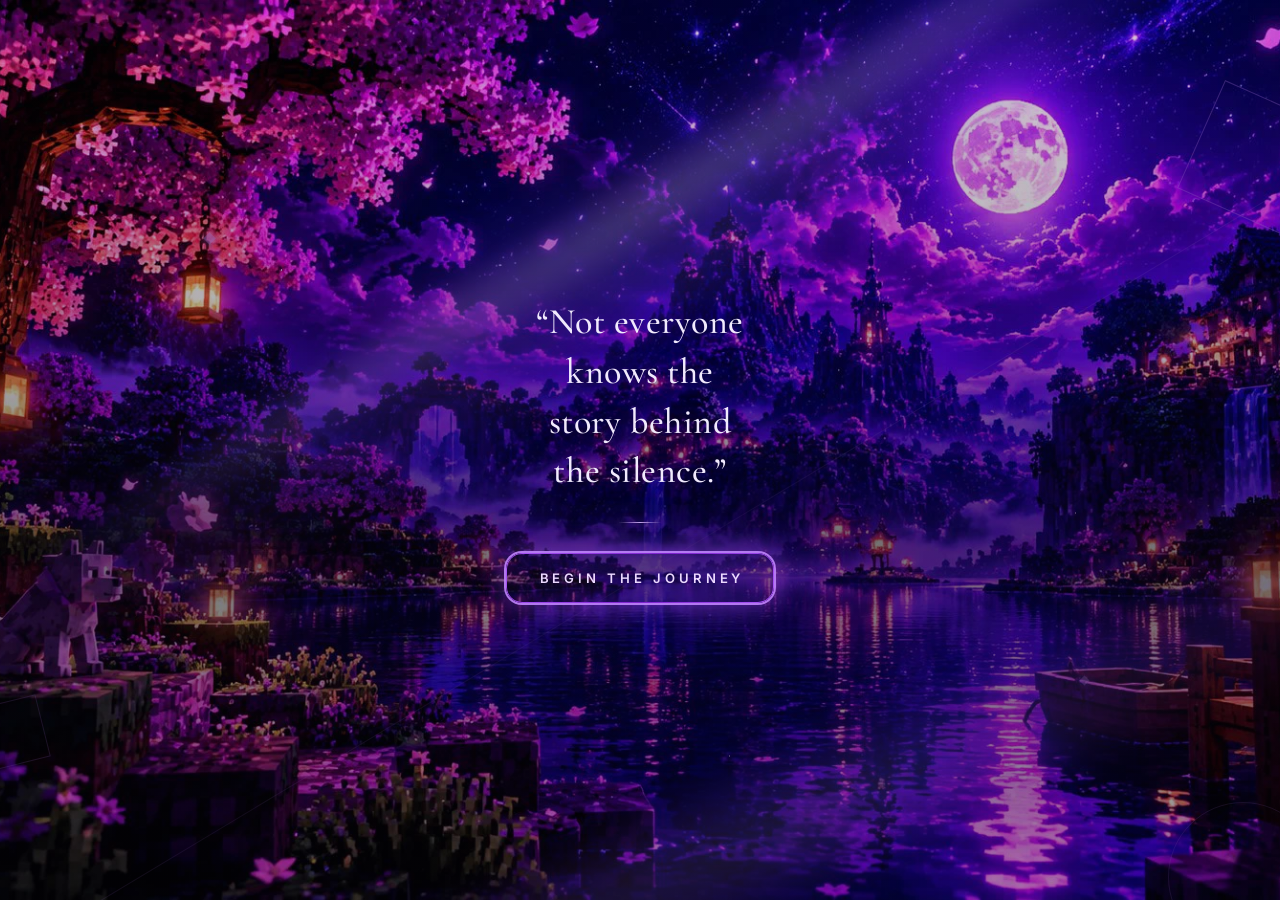
==== index.html @ 46510213 "Homepage social buttons: 4-column logo-only grid (screenshot-2 style)" ====
<!DOCTYPE html>
<html lang="en" data-theme="dark">
<head>
<meta charset="UTF-8">
<meta name="viewport" content="width=device-width, initial-scale=1.0">
<title>About Me</title>
<meta name="description" content="Life is short focus on what truly matters, grow daily, and leave a positive impact.">
<link rel="icon" href="./favicon.ico" sizes="any">
<link rel="icon" type="image/png" sizes="32x32" href="./favicon-32.png">
<link rel="icon" type="image/png" sizes="192x192" href="./icon-192.png">
<link rel="icon" type="image/png" sizes="512x512" href="./icon-512.png">
<link rel="apple-touch-icon" sizes="180x180" href="./apple-touch-icon.png">
<meta name="theme-color" content="#0a0a10">
<link rel="preconnect" href="https://cdn.jsdelivr.net" crossorigin>
<link rel="preconnect" href="https://mc-heads.net" crossorigin>
<link rel="preload" as="image" href="https://mc-heads.net/skin/alxxq" crossorigin="anonymous" fetchpriority="high">
<script>
/* Apply saved theme before first paint (default: dark) */
(function(){try{var t=localStorage.getItem('rafiprx-theme');document.documentElement.setAttribute('data-theme',t==='light'?'light':'dark');}catch(e){document.documentElement.setAttribute('data-theme','dark');}})();
</script>
<script>
/* Entry gate state before first paint: visitors who already entered in this
   tab session skip the Entry Page; everyone else sees it first. */
(function(){try{if(sessionStorage.getItem('rafiprx-entered')==='1'){document.documentElement.classList.add('entered');}else{document.documentElement.classList.add('gated');}}catch(e){document.documentElement.classList.add('gated');}})();
</script>
<link rel="preconnect" href="https://fonts.googleapis.com">
<link rel="preconnect" href="https://fonts.gstatic.com" crossorigin>
<link href="https://fonts.googleapis.com/css2?family=Cormorant+Garamond:ital,wght@0,500;0,600;1,500&family=Inter:wght@400;600;700;800&display=swap" rel="stylesheet">
<style>
  :root, :root[data-theme="dark"]{
    color-scheme:dark;
    --bg:#0a0a10;
    --bg2:#14101f;
    --ink:#f5f3fb;
    --muted:#a49ec0;
    --accent:#a855f7;
    --accent2:#c084fc;
    --glass:rgba(26,22,46,.34);
    --glass-brd:rgba(168,85,247,.32);
    --glass-hi:rgba(40,34,72,.50);
    --shadow:0 10px 30px rgba(0,0,0,.45);
    --glow1:rgba(147,51,234,.22);
    --glow2:rgba(147,51,234,.12);
    --cube-brd:rgba(168,85,247,.28);
    --cube-bg:linear-gradient(145deg,rgba(168,85,247,.16),rgba(168,85,247,.03));
    --focus:#d8b4fe;
    --bgwash:linear-gradient(180deg, rgba(7,4,16,.50), rgba(7,4,16,.64));
    /* border-only cards: glass fill removed (Sir's order 2026-10-25) */
    --glassbox:transparent;
    --glassbox-hi:transparent;
  }
  :root[data-theme="light"]{
    color-scheme:light;
    --bg:#faf6ee;
    --bg2:#f1e9da;
    --ink:#2c2140;
    --muted:#6f6484;
    --accent:#9333ea;
    --accent2:#a855f7;
    --glass:rgba(255,255,255,.45);
    --glass-brd:rgba(147,51,234,.30);
    --glass-hi:rgba(255,255,255,.62);
    --shadow:0 10px 26px rgba(76,50,120,.15);
    --glow1:rgba(147,51,234,.14);
    --glow2:rgba(147,51,234,.07);
    --cube-brd:rgba(147,51,234,.25);
    --cube-bg:linear-gradient(145deg,rgba(147,51,234,.12),rgba(147,51,234,.03));
    --focus:#7e22ce;
    /* light wash over the new bright scenes — light enough that the photos stay visible */
    --bgwash:linear-gradient(180deg, rgba(255,255,255,.28), rgba(255,255,255,.42));
    --glassbox:transparent;
    --glassbox-hi:transparent;
  }
  *{margin:0;padding:0;box-sizing:border-box}
  html{scroll-behavior:smooth}
  body{
    font-family:'Inter',system-ui,-apple-system,sans-serif;
    color:var(--ink);
    min-height:100vh;
    position:relative;
    overflow-x:hidden;
    background:
      radial-gradient(640px 420px at 88% -6%, var(--glow1), transparent 62%),
      radial-gradient(760px 540px at -12% 104%, var(--glow2), transparent 60%),
      linear-gradient(180deg, var(--bg2), var(--bg));
    transition:background .35s ease, color .35s ease;
  }

  /* ---------- scenic background (the owner's two artworks) ----------
     Phones — including phone desktop mode — get the portrait scene;
     large PC screens get the wide scene. cover-fit only: the artwork is
     never stretched or distorted. A theme wash above it keeps the glass
     UI readable in each theme. */
  body::before{
    content:"";position:fixed;top:0;left:0;right:0;height:100vh;height:100lvh;z-index:0;pointer-events:none;
    background:url('./bg-mobile.webp') center 30%/cover no-repeat;
  }
  body::after{
    content:"";position:fixed;top:0;left:0;right:0;height:100vh;height:100lvh;z-index:0;pointer-events:none;
    background:var(--bgwash);
  }
  @media (orientation:landscape) and (max-width:1099px){
    body::before{background-position:center 32%}
  }
  /* large screens get the wide scene: real PCs match pointer:fine; the
     aspect-ratio arm covers pointer-less environments. Phones in desktop
     mode report a <1100px viewport, so they keep the portrait scene. */
  @media (min-width:1100px) and (pointer:fine), (min-width:1100px) and (min-aspect-ratio:13/10){
    body::before{background-image:url('./bg-desktop.webp');background-position:center}
  }
  /* light theme uses the owner's new bright scenes; dark keeps the current scenes — never mixed */
  :root[data-theme="light"] body::before{background-image:url('./bg-light-mobile.webp')}
  @media (min-width:1100px) and (pointer:fine), (min-width:1100px) and (min-aspect-ratio:13/10){
    :root[data-theme="light"] body::before{background-image:url('./bg-light-desktop.webp')}
  }

  /* decorative glass cubes — light, mostly static */
  .bg{position:fixed;top:0;left:0;right:0;height:100vh;height:100lvh;overflow:hidden;z-index:0;pointer-events:none}
  .cube{position:absolute;border-radius:16px;background:var(--cube-bg);border:1px solid var(--cube-brd);box-shadow:var(--shadow);opacity:.5}
  .cube::after{content:"";position:absolute;inset:0;border-radius:16px;background:linear-gradient(115deg,rgba(255,255,255,.14),transparent 45%)}
  .cube.c1{width:110px;height:110px;top:9%;left:5%;transform:rotate(14deg)}
  .cube.c2{width:64px;height:64px;top:63%;left:8%;transform:rotate(-10deg)}
  .cube.c3{width:140px;height:140px;top:14%;right:6%;transform:rotate(-16deg)}
  .cube.c4{width:74px;height:74px;bottom:8%;right:10%;transform:rotate(22deg)}
  .cube.c5{width:44px;height:44px;top:46%;left:2.5%;transform:rotate(28deg)}
  @keyframes drift{from{margin-top:0}to{margin-top:14px}}
  .cube.c1,.cube.c3{animation:drift 13s ease-in-out infinite alternate}

  .card{position:relative;z-index:1;width:100%;max-width:620px;margin:0 auto;text-align:center;padding:clamp(72px,8vh,76px) 22px 72px}

  /* ---------- 3D avatar: fixed overlay, displayed at 40% via scale ---------- */
  .avatar-wrap{position:relative;height:240px} /* spacer: keeps quote/links exactly where they are */
  .skin-viewer{width:min(74vw,290px);height:372px;margin:0;position:fixed;left:0;top:0;z-index:40;transform-origin:0 0}
  .skin-viewer .skin-ph{position:absolute;left:50%;top:8%;transform:translateX(-50%);width:125px;height:125px;border-radius:22px;pointer-events:none;display:none;animation:phPulse 1.6s ease-in-out infinite}
  @keyframes phPulse{0%,100%{opacity:.55}50%{opacity:1}}
  .skin-viewer canvas{width:100%;height:100%;display:block;cursor:grab;border-radius:18px}
  .skin-viewer canvas:active{cursor:grabbing}
  .skin-note{color:var(--muted);font-size:.9rem;padding:24px 10px}

  h1{font-size:clamp(1.35rem,4.6vw,1.9rem);font-weight:700;line-height:1.3;letter-spacing:-.01em;margin:26px 0 30px}

  /* ---------- glass contact shortcuts ---------- */

  /* ---------- glass social pills ---------- */
  .pills{display:flex;flex-direction:column;gap:14px;margin-top:38px}
  .pill{position:relative;display:flex;align-items:center;justify-content:space-between;padding:16px 24px;text-decoration:none;color:var(--ink);font-weight:600;font-size:1.05rem;background:var(--glassbox);border:1px solid rgba(168,85,247,.35);border-radius:16px;filter:drop-shadow(0 10px 22px rgba(0,0,0,.45)) drop-shadow(0 0 10px rgba(147,51,234,.25));transition:transform .18s ease,background .18s ease}
  .pill::before{content:"";position:absolute;inset:0;padding:1px;background:linear-gradient(120deg,rgba(192,132,252,.95),rgba(147,51,234,.55) 50%,rgba(192,132,252,.95));border-radius:inherit;-webkit-mask:linear-gradient(#000 0 0) content-box,linear-gradient(#000 0 0);-webkit-mask-composite:xor;mask:linear-gradient(#000 0 0) content-box,linear-gradient(#000 0 0);mask-composite:exclude;pointer-events:none}
  .pill>*{position:relative;z-index:1}
  .pill:hover{transform:translateY(-2px);background:var(--glassbox-hi)}
  .pill:active{transform:scale(.985)}
  .pill svg{width:26px;height:26px;fill:var(--accent2);flex:0 0 26px}
  /* homepage social grid (screenshot-2 style): 4 small icon-top buttons */
  .pills-grid{display:grid;grid-template-columns:repeat(4,1fr);gap:10px}
  .pills-grid .pill{justify-content:center;padding:18px 2px}
  .pills-grid .pill svg{width:30px;height:30px}
  .pills-grid .pill span{display:none}
  /* contact row: two separate rounded pills (Call | Email) */
  .contact-split{display:flex;gap:14px;margin-top:14px}
  .contact-half{position:relative;flex:1;display:flex;align-items:center;justify-content:center;gap:8px;padding:16px 12px;text-decoration:none;color:var(--ink);font-weight:600;font-size:1.05rem;background:var(--glassbox);border:1px solid rgba(168,85,247,.35);border-radius:16px;filter:drop-shadow(0 10px 22px rgba(0,0,0,.45)) drop-shadow(0 0 10px rgba(147,51,234,.25));transition:transform .18s ease,background .18s ease}
  .contact-half::before{content:"";position:absolute;inset:0;padding:1px;background:linear-gradient(120deg,rgba(192,132,252,.95),rgba(147,51,234,.55) 50%,rgba(192,132,252,.95));border-radius:inherit;-webkit-mask:linear-gradient(#000 0 0) content-box,linear-gradient(#000 0 0);-webkit-mask-composite:xor;mask:linear-gradient(#000 0 0) content-box,linear-gradient(#000 0 0);mask-composite:exclude;pointer-events:none}
  .contact-half>*{position:relative;z-index:1}
  .contact-half:hover{transform:translateY(-2px);background:var(--glassbox-hi)}
  .contact-half:active{transform:scale(.985)}
  .contact-half svg{width:24px;height:24px;fill:var(--accent2);flex:0 0 24px}
  .contact-half svg[fill="none"]{fill:none;stroke:var(--accent2)}

  a:focus-visible, button:focus-visible{outline:2px solid var(--focus);outline-offset:3px}

  /* ---------- top bar + panels ---------- */
  .topbar{position:fixed;top:0;left:0;right:0;height:56px;z-index:60;display:flex;align-items:center;justify-content:space-between;padding:0 12px;background:transparent;backdrop-filter:none;-webkit-backdrop-filter:none}
  .topbar-right{display:flex;align-items:center;gap:10px}
  .topbar-btn{position:relative;width:40px;height:40px;border-radius:14px;background:transparent;border:0;color:var(--ink);cursor:pointer;display:flex;align-items:center;justify-content:center;transition:transform .18s ease;flex:0 0 40px}
  .topbar-btn:active{transform:scale(.94)}
  .topbar-btn svg{width:22px;height:22px}
  /* theme icon morph: moon and sun crossfade + rotate + scale, slowly */
  .theme-toggle svg{position:absolute;inset:0;margin:auto;transition:opacity .45s ease,transform .45s ease}
  .theme-toggle .ic-moon{opacity:1;transform:rotate(0deg) scale(1)}
  .theme-toggle .ic-sun{opacity:0;transform:rotate(-90deg) scale(.5)}
  :root[data-theme="light"] .theme-toggle .ic-moon{opacity:0;transform:rotate(90deg) scale(.5)}
  :root[data-theme="light"] .theme-toggle .ic-sun{opacity:1;transform:rotate(0deg) scale(1)}
  /* music mute slash: sits exactly centered; drops down from above when muted, rises back up when unmuted */
  .music-btn .slash{position:absolute;left:50%;top:50%;width:28px;height:2.5px;margin-left:-14px;margin-top:-1.25px;background:currentColor;border-radius:2px;transform:translateY(-30px) rotate(45deg);opacity:0;transition:transform .45s ease,opacity .3s ease;pointer-events:none}
  .music-btn.muted .slash{transform:translateY(0) rotate(45deg);opacity:1}
  /* settings gear turns slightly when its panel opens */
  #settingsBtn svg{transition:transform .35s ease}
  #settingsBtn[aria-expanded="true"] svg{transform:rotate(45deg)}
  .settings{position:fixed;top:64px;right:12px;z-index:70;width:min(264px,82vw);background:var(--glass);border:1px solid var(--glass-brd);backdrop-filter:blur(16px);-webkit-backdrop-filter:blur(16px);border-radius:18px;box-shadow:var(--shadow);padding:14px;text-align:left}
  .settings[hidden]{display:none}
  .nav-panel{position:fixed;top:64px;left:12px;z-index:70;width:min(264px,82vw);min-height:48px;background:var(--glass);border:1px solid var(--glass-brd);backdrop-filter:blur(16px);-webkit-backdrop-filter:blur(16px);border-radius:18px;box-shadow:var(--shadow);padding:14px}
  .nav-panel[hidden]{display:none}
  .set-row{display:flex;align-items:center;justify-content:space-between;gap:12px;padding:4px 2px}
  .set-label{font-weight:600;font-size:.95rem}
  .set-note{font-size:.78rem;color:var(--muted);padding:4px 2px 0}
  .set-sep{height:1px;background:var(--glass-brd);margin:10px 0;opacity:.6}
  .switch{display:inline-flex;align-items:center;gap:8px;background:transparent;border:1px solid var(--glass-brd);border-radius:999px;padding:5px 10px 5px 5px;cursor:pointer;color:var(--ink);font:inherit;font-size:.85rem;font-weight:600}
  .switch .track{width:34px;height:19px;border-radius:999px;background:rgba(140,130,170,.35);position:relative;transition:background .2s ease;flex:0 0 34px}
  .switch .track::after{content:"";position:absolute;top:2px;left:2px;width:15px;height:15px;border-radius:50%;background:#fff;transition:left .2s ease;box-shadow:0 1px 4px rgba(0,0,0,.35)}
  .switch[aria-checked="true"] .track{background:var(--accent)}
  .switch[aria-checked="true"] .track::after{left:17px}
  .theme-opts{display:flex;flex-direction:column;gap:6px;width:100%;margin-top:8px}
  .theme-opt{display:flex;align-items:center;justify-content:space-between;width:100%;background:transparent;border:1px solid var(--glass-brd);border-radius:12px;padding:9px 12px;color:var(--ink);font:inherit;font-size:.9rem;font-weight:600;cursor:pointer;transition:background .18s ease}
  .theme-opt:hover{background:var(--glass-hi)}
  .theme-opt .check{color:var(--accent2);font-weight:800;visibility:hidden}
  .theme-opt[aria-checked="true"] .check{visibility:visible}
  .theme-opt[aria-checked="true"]{border-color:var(--accent)}
  .theme-name{display:inline-flex;align-items:center;gap:8px}
  .rec{font-size:.58rem;font-weight:700;letter-spacing:.04em;color:var(--accent2);background:rgba(168,85,247,.14);border:1px solid var(--glass-brd);padding:1px 6px;border-radius:999px}

  /* scroll reveal (kept from the original page) */
  .rv{opacity:0;transform:translateY(18px);transition:opacity .7s ease,transform .7s ease}
  .rv.in{opacity:1;transform:none}
  .pills .pill:nth-child(2){transition-delay:.05s}
  .pills .pill:nth-child(3){transition-delay:.1s}
  .pills .pill:nth-child(4){transition-delay:.15s}
  .pills .pill:nth-child(5){transition-delay:.2s}

  @media (max-width:480px){
    .avatar-wrap{height:210px}
    .skin-viewer{height:336px}
    h1{margin:22px 0 26px}
  }
  @media (prefers-reduced-motion: reduce){
    .cube{animation:none}
    .skin-ph{animation:none}
    .rv{opacity:1;transform:none;transition:none}
    html{scroll-behavior:auto}
  }

  /* ================= Entry Page (mobile-first) =================
     A framed cinematic panel floating with margins on a near-black field —
     the artwork lives inside the frame, never edge-to-edge. Shown once per
     tab session; BEGIN THE JOURNEY closes it and starts the site music. */
  html.gated body{overflow:hidden}
  .entry{display:none}
  html.gated .entry{
    display:flex;align-items:center;justify-content:center;
    position:fixed;inset:0;z-index:200;
    padding:0;
    background:#040409;
    opacity:1;transition:opacity .5s ease;
  }
  .entry.leaving{opacity:0;pointer-events:none}
  .entry-frame{
    position:relative;width:100%;height:100%;
    border-radius:0;overflow:hidden;isolation:isolate;
    border:none;
    background:linear-gradient(165deg,#0d0718 0%,#050409 52%,#0a0514 100%);
    box-shadow:inset 0 0 120px rgba(0,0,0,.5);
    display:flex;align-items:center;justify-content:center;
  }
  /* --- original artwork: layered gradients + geometry, drawn in CSS --- */
  .entry-art{position:absolute;inset:0;z-index:0;overflow:hidden}
  /* the portrait scene fills the frame; a contrast wash keeps the quote
     and button perfectly readable over it */
  .entry-art::before{
    content:"";position:absolute;inset:0;
    background:url('./bg-mobile.webp') center 24%/cover no-repeat;
  }
  .entry-art::after{
    content:"";position:absolute;inset:0;
    background:linear-gradient(180deg, rgba(5,3,12,.14) 0%, rgba(5,3,12,.34) 40%, rgba(5,3,12,.55) 60%, rgba(5,3,12,.34) 100%);
  }
  /* on large PC screens the entry uses the wide scene, same as the page */
  @media (min-width:1100px) and (pointer:fine), (min-width:1100px) and (min-aspect-ratio:13/10){
    .entry-art::before{background-image:url('./bg-desktop.webp');background-position:center}
  }
  /* entry gate follows the theme too: light shows the new bright scenes */
  :root[data-theme="light"] .entry-art::before{background-image:url('./bg-light-mobile.webp')}
  @media (min-width:1100px) and (pointer:fine), (min-width:1100px) and (min-aspect-ratio:13/10){
    :root[data-theme="light"] .entry-art::before{background-image:url('./bg-light-desktop.webp')}
  }
  .entry-art .nebula{
    position:absolute;left:-32%;top:9%;width:165%;height:36%;
    transform:rotate(-31deg);opacity:.45;
    background:radial-gradient(ellipse 50% 50% at 50% 50%, rgba(217,180,255,.34) 0%, rgba(168,85,247,.34) 34%, rgba(109,40,217,.16) 58%, transparent 74%);
    filter:blur(14px);
  }
  .entry-art .nebula.core{
    top:16.5%;height:13%;
    background:radial-gradient(ellipse 50% 50% at 50% 50%, rgba(240,220,255,.5) 0%, rgba(192,132,252,.38) 42%, transparent 72%);
    filter:blur(7px);
  }
  .entry-art .nebula.low{
    top:auto;bottom:-4%;left:-20%;height:26%;opacity:.55;
    transform:rotate(-24deg);
  }
  .entry-art .dust{
    position:absolute;inset:0;
    background-image:
      radial-gradient(1.6px 1.6px at 22% 30%, rgba(233,213,255,.75) 50%, transparent 51%),
      radial-gradient(1.2px 1.2px at 71% 18%, rgba(233,213,255,.55) 50%, transparent 51%),
      radial-gradient(1.3px 1.3px at 84% 57%, rgba(216,180,254,.6) 50%, transparent 51%),
      radial-gradient(1.1px 1.1px at 14% 68%, rgba(216,180,254,.5) 50%, transparent 51%),
      radial-gradient(1.5px 1.5px at 57% 84%, rgba(233,213,255,.45) 50%, transparent 51%),
      radial-gradient(1px 1px at 40% 12%, rgba(233,213,255,.5) 50%, transparent 51%);
  }
  .entry-art .geo{position:absolute;border:1px solid rgba(192,132,252,.30)}
  .entry-art .geo.sq1{width:118px;height:118px;top:11%;right:-34px;transform:rotate(24deg)}
  .entry-art .geo.sq2{width:64px;height:64px;bottom:15%;left:-20px;transform:rotate(-14deg);border-color:rgba(192,132,252,.22)}
  .entry-art .geo.ring{width:150px;height:150px;border-radius:50%;bottom:-52px;right:-38px;border-color:rgba(192,132,252,.16)}
  .entry-art .geo.line{width:150%;height:0;border:none;border-top:1px solid rgba(192,132,252,.13);top:64%;left:-25%;transform:rotate(-31deg)}
  .entry-art .geo.dia{width:9px;height:9px;top:26%;left:16%;transform:rotate(45deg);background:rgba(192,132,252,.55);border:none;box-shadow:0 0 10px rgba(168,85,247,.8)}
  .entry-art .geo.dia.d2{top:auto;left:auto;bottom:24%;right:15%;width:7px;height:7px;opacity:.8}
  /* --- content --- */
  .entry-inner{position:relative;z-index:1;text-align:center;padding:34px 30px;max-width:340px}
  .entry-quote{
    font-family:'Cormorant Garamond',Georgia,'Times New Roman',serif;
    font-weight:500;font-size:clamp(1.78rem,7.4vw,2.25rem);line-height:1.38;
    letter-spacing:.015em;color:#f1eafd;text-wrap:balance;
    text-shadow:0 2px 26px rgba(147,51,234,.4);
    animation:entryRise .9s ease both .1s;
  }
  .entry-rule{
    width:44px;height:1px;margin:26px auto 30px;
    background:linear-gradient(90deg,transparent,rgba(216,180,254,.9),transparent);
    box-shadow:0 0 8px rgba(168,85,247,.7);
    animation:entryRise .9s ease both .25s;
  }
  .entry-btn-wrap{display:inline-block;filter:drop-shadow(0 0 16px rgba(147,51,234,.45));animation:entryRise .9s ease both .4s}
  .entry-btn{
    position:relative;display:inline-block;cursor:pointer;
    font-family:'Inter',system-ui,sans-serif;font-weight:600;font-size:.82rem;
    letter-spacing:.30em;text-indent:.30em;text-transform:uppercase;color:#ecd9ff;
    padding:17px 30px;border:none;
    background:var(--glassbox);
    border-radius:16px;
    transition:filter .2s ease,background .2s ease;
  }
  .entry-btn::before{
    content:"";position:absolute;inset:0;padding:1px;
    background:linear-gradient(120deg,#a855f7,#7e22ce 55%,#a855f7);
    border-radius:inherit;
    -webkit-mask:linear-gradient(#000 0 0) content-box,linear-gradient(#000 0 0);-webkit-mask-composite:xor;
    mask:linear-gradient(#000 0 0) content-box,linear-gradient(#000 0 0);mask-composite:exclude;
    pointer-events:none;
  }
  .entry-btn span{position:relative;z-index:1}
  .entry-btn:focus-visible{outline:none;box-shadow:0 0 0 2px rgba(192,132,252,.9),0 0 24px rgba(168,85,247,.45)}
  .entry-btn:hover,.entry-btn:active{background:var(--glassbox-hi)}
  .entry-btn:active{filter:brightness(1.25)}
  @keyframes entryRise{from{opacity:0;transform:translateY(16px)}to{opacity:1;transform:none}}
  @keyframes nebulaDrift{from{margin-left:0}to{margin-left:-14px}}
  .entry-art .nebula{animation:nebulaDrift 11s ease-in-out infinite alternate}
  @media (max-height:560px){
    .entry-frame{height:100%}
    .entry-quote{font-size:1.55rem}
    .entry-inner{padding:22px 24px}
  }
  @media (prefers-reduced-motion: reduce){
    .entry-quote,.entry-rule,.entry-btn-wrap{animation:none}
    .entry-art .nebula{animation:none}
  }

  /* ================= navigation drawer (preview) ================= */
  .drawer-backdrop{position:fixed;inset:0;z-index:75;background:rgba(4,2,12,.6)}
  .drawer-backdrop[hidden]{display:none}
  .drawer{
    position:fixed;top:0;left:0;bottom:0;height:100vh;height:100dvh;width:min(320px,88vw);
    z-index:80;background:rgba(20,12,38,.94);border-right:1px solid rgba(168,85,247,.35);
    box-shadow:var(--shadow);overflow-y:auto;overscroll-behavior:contain;
    transform:translateX(-105%);visibility:hidden;
    transition:transform .28s ease,visibility 0s linear .28s;
  }
  .drawer.open{transform:translateX(0);visibility:visible;transition:transform .28s ease}
  .drawer-head{display:flex;align-items:center;justify-content:space-between;gap:12px;padding:16px;border-bottom:1px solid rgba(168,85,247,.28)}
  .drawer-brand{display:flex;align-items:center;gap:12px;text-decoration:none;color:#f5f3fb;min-width:0}
  .drawer-brand img{width:48px;height:48px;border-radius:14px;flex:0 0 48px}
  .drawer-brand-text{display:flex;flex-direction:column;line-height:1.25;min-width:0}
  .drawer-brand-text strong{font-size:1rem;letter-spacing:.02em}
  .drawer-brand-text small{font-size:.8rem;color:#c4b5fd;overflow:hidden;text-overflow:ellipsis;white-space:nowrap}
  .drawer-cats{padding:10px 12px 20px}
  .drawer-cat{margin-bottom:6px}
  .drawer-cat-btn{
    width:100%;display:flex;align-items:center;gap:12px;background:transparent;border:0;
    color:#f5f3fb;font:inherit;font-weight:700;font-size:.98rem;text-align:left;
    padding:11px 10px;border-radius:12px;cursor:pointer;transition:background .18s ease;
  }
  .drawer-cat-btn:hover{background:rgba(168,85,247,.14)}
  .drawer-cat-btn svg{width:22px;height:22px;flex:0 0 22px;color:#c084fc}
  .drawer-cat-btn .chev{width:18px;height:18px;flex:0 0 18px;margin-left:auto;color:#a49ec0;transition:transform .25s ease}
  .drawer-cat-btn[aria-expanded="true"] .chev{transform:rotate(180deg)}
  .drawer-items{display:grid;grid-template-rows:0fr;transition:grid-template-rows .28s ease}
  .drawer-items.open{grid-template-rows:1fr}
  .drawer-items ul{overflow:hidden;min-height:0;list-style:none;margin:0;padding:0}
  .drawer-link{
    display:block;margin:2px 0 2px 34px;padding:10px 12px;border-radius:10px;
    color:#e9e4fb;text-decoration:none;font-size:.94rem;font-weight:600;
    transition:background .18s ease;
  }
  .drawer-link:hover{background:rgba(168,85,247,.14)}
  .drawer-link[aria-current="page"]{background:rgba(168,85,247,.28);font-weight:800}
  .drawer-foot{border-top:1px solid rgba(168,85,247,.28);padding:12px 16px}
  .drawer-foot .drawer-link{margin:2px 0}
  .drawer-standalone{display:flex;align-items:center;gap:12px;margin:2px 0 6px;padding:11px 10px;border-radius:12px;color:#f5f3fb;text-decoration:none;font-size:.98rem;font-weight:700;transition:background .18s ease}
  .drawer-standalone:hover{background:rgba(168,85,247,.14)}
  .drawer-standalone svg{width:22px;height:22px;flex:0 0 22px;color:#c084fc}
  .drawer-standalone[aria-current="page"]{background:rgba(168,85,247,.28);font-weight:800}

  /* ================= destination views (preview) ================= */
  #destViews{position:relative;z-index:1;width:100%;max-width:620px;margin:0 auto;padding:clamp(72px,8vh,76px) 22px 72px}
  .dest{text-align:left}
  .dest h2{font-size:clamp(1.4rem,5vw,1.9rem);font-weight:700;line-height:1.3;text-align:center;margin:10px 0}
  .dest-intro{color:var(--muted);text-align:center;margin-bottom:22px;line-height:1.6}
  .dest-note{color:var(--muted);font-size:.9rem;text-align:center;margin-top:14px;line-height:1.6}
  .dest-muted{color:var(--muted)}
  .back-home{display:inline-flex;text-decoration:none;color:var(--accent2);font-weight:700;font-size:.92rem;padding:6px 2px}
  .dest-card{
    position:relative;background:var(--glassbox);
    border-radius:16px;padding:18px 20px;margin-bottom:14px;
    filter:drop-shadow(0 10px 22px rgba(0,0,0,.35));
  }
  .dest-card::before{content:"";position:absolute;inset:0;padding:1px;background:linear-gradient(120deg,rgba(192,132,252,.95),rgba(147,51,234,.55) 50%,rgba(192,132,252,.95));border-radius:inherit;-webkit-mask:linear-gradient(#000 0 0) content-box,linear-gradient(#000 0 0);-webkit-mask-composite:xor;mask:linear-gradient(#000 0 0) content-box,linear-gradient(#000 0 0);mask-composite:exclude;pointer-events:none}
  .dest-card>*{position:relative;z-index:1}
  .dest-card h3{font-size:1.05rem;margin-bottom:6px}
  .skill-head{display:flex;align-items:center;gap:10px;margin-bottom:6px}
  .skill-head svg{width:22px;height:22px;flex:0 0 22px;color:#c084fc}
  .skill-head h3{margin-bottom:0}

  /* ================= gaming hub ================= */
  .gh-favs{margin-bottom:20px;scroll-margin-top:72px}
  .gh-favs-title{font-size:1.05rem;margin:0 0 12px}
  .gh-cat{margin-bottom:14px;scroll-margin-top:72px}
  .gh-cat-head{width:100%;display:flex;align-items:center;gap:10px;background:var(--glassbox);border:1px solid rgba(168,85,247,.35);border-radius:14px;padding:13px 16px;color:var(--ink);font:inherit;font-weight:700;font-size:.98rem;text-align:left;cursor:pointer}
  .gh-cat-head .gh-count{margin-left:auto;color:var(--muted);font-size:.85rem;font-weight:600}
  .gh-cat-head .gh-chev{width:18px;height:18px;flex:0 0 18px;color:#c084fc;transition:transform .25s ease}
  .gh-cat-head[aria-expanded="true"] .gh-chev{transform:rotate(180deg)}
  .gh-items{display:grid;grid-template-rows:0fr;transition:grid-template-rows .28s ease}
  .gh-items.open{grid-template-rows:1fr}
  .gh-items > div{overflow:hidden;min-height:0}
  .gh-grid{display:grid;gap:12px;grid-template-columns:1fr;padding-top:12px}
  .gh-card{position:relative;background:var(--glassbox);border-radius:16px;overflow:hidden;display:flex;flex-direction:column}
  .gh-card::before{content:"";position:absolute;inset:0;padding:1px;background:linear-gradient(120deg,rgba(192,132,252,.95),rgba(147,51,234,.55) 50%,rgba(192,132,252,.95));border-radius:inherit;-webkit-mask:linear-gradient(#000 0 0) content-box,linear-gradient(#000 0 0);-webkit-mask-composite:xor;mask:linear-gradient(#000 0 0) content-box,linear-gradient(#000 0 0);mask-composite:exclude;pointer-events:none}
  .gh-card > *{position:relative;z-index:1}
  .gh-body{padding:16px 18px;display:flex;flex-direction:column;gap:6px;flex:1}
  .gh-body h4{font-size:.95rem;margin:0;line-height:1.35}
  .gh-favstar{font-size:.85em}
  .gh-meta{font-size:.78rem;color:var(--muted);line-height:1.4}
  .gh-body p{font-size:.86rem;color:var(--muted);line-height:1.5;margin:0;flex:1}
  .gh-link{align-self:flex-start;color:var(--accent2);font-weight:700;font-size:.85rem;text-decoration:none;margin-top:4px}
  .gh-link:hover{text-decoration:underline}
  .gh-note{font-size:.8rem;color:#e8c468;margin-top:4px}
  @media (prefers-reduced-motion: reduce){.gh-items,.gh-cat-head .gh-chev{transition:none}}
  .dest-card p{color:var(--muted);line-height:1.6;font-size:.95rem}
  .dest-card p strong{color:var(--ink)}
  .dest-card-link{display:block;color:var(--ink);text-decoration:none;transition:filter .18s ease}
  .dest-card-link:hover{filter:drop-shadow(0 14px 26px rgba(0,0,0,.45)) brightness(1.08)}
  .dest-card-link:focus-visible{outline:2px solid var(--accent2);outline-offset:2px}
  .dest-card a{color:var(--accent2)}
  .dest-quote{font-family:'Cormorant Garamond',Georgia,serif;font-size:1.35rem;line-height:1.4;color:var(--ink);text-align:center}
  /* About page only: smaller intro text, as requested */
  #view-about .dest-intro{font-size:.88rem}
  .ph-note{border:1px dashed var(--glass-brd);border-radius:12px;padding:13px 15px;color:var(--muted);font-size:.9rem;line-height:1.55;margin-bottom:14px}
  .dest-social{display:flex;flex-direction:column;gap:14px;margin-top:6px}
  .dest-btn{
    display:inline-block;background:linear-gradient(120deg,#a855f7,#7e22ce);color:#fff !important;
    border:0;border-radius:12px;padding:12px 20px;font:inherit;font-weight:700;font-size:.95rem;
    cursor:pointer;text-decoration:none;transition:filter .18s ease;
  }
  .dest-btn:hover{filter:brightness(1.15)}
  .dest-form{display:flex;flex-direction:column;gap:10px}
  .field-label{font-weight:600;font-size:.92rem}
  .field{
    width:100%;background:var(--glassbox);border:1px solid var(--glass-brd);border-radius:12px;
    padding:12px 14px;color:var(--ink);font:inherit;font-size:.95rem;resize:vertical;
  }
  .field::placeholder{color:var(--muted)}
  @media (prefers-reduced-motion: reduce){
    .drawer,.drawer-items,.drawer-cat-btn .chev{transition:none}
  }
</style>
</head>
<body>
  <!-- Entry Page: shown once per tab session. BEGIN THE JOURNEY closes it
       and starts the background music from that click. -->
  <div id="entryGate" class="entry" role="dialog" aria-modal="true" aria-labelledby="entryQuote">
    <div class="entry-frame">
      <div class="entry-art" aria-hidden="true">
        <div class="nebula"></div>
        <div class="nebula core"></div>
        <div class="nebula low"></div>
        <div class="dust"></div>
        <div class="geo sq1"></div>
        <div class="geo sq2"></div>
        <div class="geo ring"></div>
        <div class="geo line"></div>
        <div class="geo dia"></div>
        <div class="geo dia d2"></div>
      </div>
      <div class="entry-inner">
        <p class="entry-quote" id="entryQuote">&ldquo;Not everyone knows the story behind the silence.&rdquo;</p>
        <div class="entry-rule" aria-hidden="true"></div>
        <span class="entry-btn-wrap"><button id="entryBtn" class="entry-btn" type="button"><span>BEGIN THE JOURNEY</span></button></span>
      </div>
    </div>
  </div>

  <div class="bg" aria-hidden="true"><div class="cube c1"></div><div class="cube c2"></div><div class="cube c3"></div><div class="cube c4"></div><div class="cube c5"></div></div>

  <!-- Top bar: hamburger (navigation drawer) on the left; music, theme quick-toggle and settings on the right -->
  <header class="topbar">
    <button id="navBtn" class="topbar-btn" type="button" aria-label="Menu" aria-haspopup="true" aria-expanded="false" aria-controls="navDrawer">
      <svg viewBox="0 0 24 24" aria-hidden="true"><path d="M4 7h16M4 12h16M4 17h16" stroke="currentColor" stroke-width="2.6" stroke-linecap="round" fill="none"/></svg>
    </button>
    <div class="topbar-right">
      <button id="musicToggleTop" class="topbar-btn music-btn" type="button" role="switch" aria-checked="false" aria-label="Music">
        <svg viewBox="0 0 24 24" aria-hidden="true"><path d="M9 18V5l12-2v13" fill="none" stroke="currentColor" stroke-width="2.4" stroke-linecap="round" stroke-linejoin="round"/><circle cx="6" cy="18" r="3" fill="none" stroke="currentColor" stroke-width="2.4"/><circle cx="18" cy="16" r="3" fill="none" stroke="currentColor" stroke-width="2.4"/></svg>
        <span class="slash" aria-hidden="true"></span>
      </button>
      <button id="themeToggleTop" class="topbar-btn theme-toggle" type="button" aria-label="Switch to light theme">
        <svg class="ic-moon" viewBox="0 0 24 24" aria-hidden="true"><path d="M21 12.79A9 9 0 1 1 11.21 3 7 7 0 0 0 21 12.79z" fill="none" stroke="currentColor" stroke-width="2.4" stroke-linecap="round" stroke-linejoin="round"/></svg>
        <svg class="ic-sun" viewBox="0 0 24 24" aria-hidden="true"><circle cx="12" cy="12" r="4" fill="none" stroke="currentColor" stroke-width="2.6" stroke-linecap="round"/><path d="M12 5V2.5M12 21.5V19M5 12H2.5M21.5 12H19M6.95 6.95L5.28 5.28M18.72 18.72L17.05 17.05M17.05 6.95L18.72 5.28M5.28 18.72L6.95 17.05" fill="none" stroke="currentColor" stroke-width="2.6" stroke-linecap="round"/></svg>
      </button>
      <button id="settingsBtn" class="topbar-btn" type="button" aria-label="Settings" aria-haspopup="true" aria-expanded="false" aria-controls="settingsMenu">
        <svg viewBox="0 0 24 24" aria-hidden="true"><path d="M 9.93 3.04 A 9.2 9.2 0 0 1 14.07 3.04 L 14.05 5.31 A 7.0 7.0 0 0 1 16.77 6.88 L 18.73 5.73 A 9.2 9.2 0 0 1 20.80 9.31 L 18.82 10.43 A 7.0 7.0 0 0 1 18.82 13.57 L 20.80 14.69 A 9.2 9.2 0 0 1 18.73 18.27 L 16.77 17.12 A 7.0 7.0 0 0 1 14.05 18.69 L 14.07 20.96 A 9.2 9.2 0 0 1 9.93 20.96 L 9.95 18.69 A 7.0 7.0 0 0 1 7.23 17.12 L 5.27 18.27 A 9.2 9.2 0 0 1 3.20 14.69 L 5.18 13.57 A 7.0 7.0 0 0 1 5.18 10.43 L 3.20 9.31 A 9.2 9.2 0 0 1 5.27 5.73 L 7.23 6.88 A 7.0 7.0 0 0 1 9.95 5.31 Z" fill="none" stroke="currentColor" stroke-width="2.0" stroke-linejoin="round"/><circle cx="12" cy="12" r="3.4" fill="none" stroke="currentColor" stroke-width="2.0"/></svg>
      </button>
    </div>
  </header>
  <div id="drawerBackdrop" class="drawer-backdrop" hidden></div>
  <nav id="navDrawer" class="drawer" aria-label="Site navigation">
    <div class="drawer-head">
      <a class="drawer-brand" href="/">
        <img src="https://mc-heads.net/avatar/alxxq/100" alt="" width="48" height="48">
        <span class="drawer-brand-text"><strong>Shahin Ahmed Rafi</strong><small>rafiprx.bond</small></span>
      </a>
      <button id="drawerClose" class="topbar-btn" type="button" aria-label="Close menu">
        <svg viewBox="0 0 24 24" aria-hidden="true"><path d="M6 6l12 12M18 6L6 18" stroke="currentColor" stroke-width="2.6" stroke-linecap="round" fill="none"/></svg>
      </button>
    </div>
    <div class="drawer-cats">
      <a class="drawer-link drawer-standalone" data-route="" href="/">
        <svg viewBox="0 0 24 24" aria-hidden="true"><path d="M4 11l8-7 8 7" fill="none" stroke="currentColor" stroke-width="2" stroke-linecap="round" stroke-linejoin="round"/><path d="M6 10v10h12V10" fill="none" stroke="currentColor" stroke-width="2" stroke-linecap="round" stroke-linejoin="round"/><path d="M10 20v-6h4v6" fill="none" stroke="currentColor" stroke-width="2" stroke-linecap="round" stroke-linejoin="round"/></svg>
        <span>Home</span>
      </a>
      <div class="drawer-cat">
        <button class="drawer-cat-btn" type="button" aria-expanded="false" aria-controls="drawer-items-personal">
          <svg viewBox="0 0 24 24" aria-hidden="true"><circle cx="12" cy="8" r="4" fill="none" stroke="currentColor" stroke-width="2"/><path d="M4 20c0-3.3 3.6-5 8-5s8 1.7 8 5" fill="none" stroke="currentColor" stroke-width="2" stroke-linecap="round"/></svg>
          <span>Personal &amp; Projects</span>
          <svg class="chev" viewBox="0 0 24 24" aria-hidden="true"><path d="M6 9l6 6 6-6" fill="none" stroke="currentColor" stroke-width="2.4" stroke-linecap="round" stroke-linejoin="round"/></svg>
        </button>
        <div class="drawer-items" id="drawer-items-personal"><ul>
          <li><a class="drawer-link" data-route="about" href="/about">About Me</a></li>
          <li><a class="drawer-link" data-route="projects" href="/projects">My Projects</a></li>
          <li><a class="drawer-link" data-route="apps-tools" href="/apps-tools">Apps &amp; Tools</a></li>
          <li><a class="drawer-link" data-route="experiments" href="/experiments">Experiments</a></li>
        </ul></div>
      </div>
      <a class="drawer-link drawer-standalone" data-route="skills" href="/skills">
        <svg viewBox="0 0 24 24" aria-hidden="true"><path d="M12 3l1.8 5.2L19 10l-5.2 1.8L12 17l-1.8-5.2L5 10l5.2-1.8L12 3z" fill="none" stroke="currentColor" stroke-width="2" stroke-linecap="round" stroke-linejoin="round"/><path d="M19 15l.8 2.2L22 18l-2.2.8L19 21l-.8-2.2L16 18l2.2-.8L19 15z" fill="none" stroke="currentColor" stroke-width="2" stroke-linecap="round" stroke-linejoin="round"/></svg>
        <span>Skills</span>
      </a>
      <div class="drawer-cat">
        <button class="drawer-cat-btn" type="button" aria-expanded="false" aria-controls="drawer-items-gaming">
          <svg viewBox="0 0 24 24" aria-hidden="true"><rect x="3" y="7" width="18" height="11" rx="5" fill="none" stroke="currentColor" stroke-width="2"/><path d="M7 11v4M5 13h4" fill="none" stroke="currentColor" stroke-width="2" stroke-linecap="round"/><circle cx="17" cy="12" r="1.1" fill="currentColor"/><circle cx="19" cy="14.5" r="1.1" fill="currentColor"/></svg>
          <span>Gaming Zone</span>
          <svg class="chev" viewBox="0 0 24 24" aria-hidden="true"><path d="M6 9l6 6 6-6" fill="none" stroke="currentColor" stroke-width="2.4" stroke-linecap="round" stroke-linejoin="round"/></svg>
        </button>
        <div class="drawer-items" id="drawer-items-gaming"><ul>
          <li><a class="drawer-link" data-route="minecraft-world" href="/minecraft-world">Minecraft World</a></li>
          <li><a class="drawer-link" data-route="servers" href="/servers">Servers I Play</a></li>
          <li><a class="drawer-link" data-route="gaming-hub" href="/gaming-hub">Gaming Hub</a></li>
          <li><a class="drawer-link" data-route="gaming-setup" href="/gaming-setup">My Gaming Setup</a></li>
        </ul></div>
      </div>
      <div class="drawer-cat">
        <button class="drawer-cat-btn" type="button" aria-expanded="false" aria-controls="drawer-items-creative">
          <svg viewBox="0 0 24 24" aria-hidden="true"><path d="M12 3a9 9 0 1 0 0 18c1.5 0 2-.9 2-2 0-1.4-1.2-1.6-1.2-2.6 0-1 1-1.4 2.2-1.4H17a4 4 0 0 0 4-4c0-3.6-4-6-9-6z" fill="none" stroke="currentColor" stroke-width="2" stroke-linejoin="round"/><circle cx="7.5" cy="11" r="1.2" fill="currentColor"/><circle cx="11" cy="7.5" r="1.2" fill="currentColor"/><circle cx="15.5" cy="8.5" r="1.2" fill="currentColor"/></svg>
          <span>Creative Corner</span>
          <svg class="chev" viewBox="0 0 24 24" aria-hidden="true"><path d="M6 9l6 6 6-6" fill="none" stroke="currentColor" stroke-width="2.4" stroke-linecap="round" stroke-linejoin="round"/></svg>
        </button>
        <div class="drawer-items" id="drawer-items-creative"><ul>
          <li><a class="drawer-link" data-route="youtube" href="/youtube">YouTube Channel</a></li>
          <li><a class="drawer-link" data-route="designs" href="/designs">My Designs</a></li>
          <li><a class="drawer-link" data-route="music" href="/music">Music Corner</a></li>
        </ul></div>
      </div>
      <div class="drawer-cat">
        <button class="drawer-cat-btn" type="button" aria-expanded="false" aria-controls="drawer-items-community">
          <svg viewBox="0 0 24 24" aria-hidden="true"><circle cx="9" cy="8" r="3.4" fill="none" stroke="currentColor" stroke-width="2"/><path d="M2.5 19c.8-3 3.4-4.5 6.5-4.5S14.7 16 15.5 19" fill="none" stroke="currentColor" stroke-width="2" stroke-linecap="round"/><circle cx="17" cy="9" r="2.6" fill="none" stroke="currentColor" stroke-width="2"/><path d="M15.5 14.6c2.6.3 4.4 1.7 5 4.4" fill="none" stroke="currentColor" stroke-width="2" stroke-linecap="round"/></svg>
          <span>Community &amp; Contact</span>
          <svg class="chev" viewBox="0 0 24 24" aria-hidden="true"><path d="M6 9l6 6 6-6" fill="none" stroke="currentColor" stroke-width="2.4" stroke-linecap="round" stroke-linejoin="round"/></svg>
        </button>
        <div class="drawer-items" id="drawer-items-community"><ul>
          <li><a class="drawer-link" data-route="achievements" href="/achievements">Achievements</a></li>
          <li><a class="drawer-link" data-route="discord" href="/discord">Discord Space</a></li>
          <li><a class="drawer-link" data-route="social" href="/social">Social Links</a></li>
          <li><a class="drawer-link" data-route="email" href="/email">Email Me</a></li>
          <li><a class="drawer-link" data-route="suggestions" href="/suggestions">Suggestions</a></li>
        </ul></div>
      </div>
      <div class="drawer-cat">
        <button class="drawer-cat-btn" type="button" aria-expanded="false" aria-controls="drawer-items-prefs">
          <svg viewBox="0 0 24 24" aria-hidden="true"><path d="M4 7h10M18 7h2M4 17h4M12 17h8" fill="none" stroke="currentColor" stroke-width="2" stroke-linecap="round"/><circle cx="16" cy="7" r="2" fill="none" stroke="currentColor" stroke-width="2"/><circle cx="10" cy="17" r="2" fill="none" stroke="currentColor" stroke-width="2"/></svg>
          <span>Preferences</span>
          <svg class="chev" viewBox="0 0 24 24" aria-hidden="true"><path d="M6 9l6 6 6-6" fill="none" stroke="currentColor" stroke-width="2.4" stroke-linecap="round" stroke-linejoin="round"/></svg>
        </button>
        <div class="drawer-items" id="drawer-items-prefs"><ul>
          <li><a class="drawer-link" data-route="settings" href="/settings">Settings</a></li>
          <li><a class="drawer-link" data-route="appearance" href="/appearance">Appearance / Theme</a></li>
        </ul></div>
      </div>
      <div class="drawer-foot">
        <a class="drawer-link" data-route="contact" href="/contact">Contact Me</a>
      </div>
    </div>
  </nav>

  <div id="settingsMenu" class="settings" role="menu" aria-label="Settings" hidden>
    <div class="set-row">
      <span class="set-label" id="musicLabel">Music</span>
      <button id="musicToggle" class="switch" type="button" role="switch" aria-checked="false" aria-labelledby="musicLabel">
        <span class="track" aria-hidden="true"></span><span id="musicState">Off</span>
      </button>
    </div>
    <p id="musicNote" class="set-note" hidden>Music unavailable right now.</p>
    <p class="set-note">Track: Love Story</p>
    <div class="set-sep" aria-hidden="true"></div>
    <div class="set-row" style="flex-direction:column;align-items:stretch">
      <span class="set-label">Theme</span>
      <div class="theme-opts">
        <button class="theme-opt" type="button" role="menuitemradio" aria-checked="true" data-set-theme="dark"><span class="theme-name">Dark Theme <span class="rec">recommended</span></span> <span class="check" aria-hidden="true">&#10003;</span></button>
        <button class="theme-opt" type="button" role="menuitemradio" aria-checked="false" data-set-theme="light">Light Theme <span class="check" aria-hidden="true">&#10003;</span></button>
      </div>
    </div>
  </div>

  <main class="card" id="homeView">
    <div class="avatar-wrap" id="avatarWrap">
      <div class="skin-viewer" id="skinViewer">
        <img id="skinPlaceholder" class="skin-ph" src="https://mc-heads.net/avatar/alxxq/100" alt="" aria-hidden="true" onerror="this.style.display='none'">
        <canvas id="skinCanvas" role="img" aria-label="Interactive 3D Minecraft avatar for alxxq. Drag the character to move it. It runs toward your cursor or tap."></canvas>
        <p id="skinNote" class="skin-note" hidden>3D avatar could not load. Minecraft username: <strong>alxxq</strong></p>
      </div>
    </div>

    <h1 class="rv">Life is short focus on what truly matters, grow daily, and leave a positive impact.</h1>

    <div class="pills pills-grid">
      <a class="pill rv" href="https://www.facebook.com/shahinahmedrafi02" target="_blank" rel="noopener" aria-label="Facebook">
        <span>Facebook</span>
        <svg viewBox="0 0 24 24"><path d="M13.5 21v-7h2.4l.4-3h-2.8V9.1c0-.9.3-1.5 1.6-1.5h1.3V4.9c-.3 0-1.2-.1-2.2-.1-2.2 0-3.7 1.3-3.7 3.8V11H8v3h2.5v7z"/></svg>
      </a>
      <a class="pill rv" href="https://www.instagram.com/madara_1ea?igsi=MTZ6Y2d3cGNoamIxbA==" target="_blank" rel="noopener" aria-label="Instagram">
        <span>Instagram</span>
        <svg viewBox="0 0 24 24"><path d="M12 8.8A3.2 3.2 0 1 0 12 15.2 3.2 3.2 0 0 0 12 8.8zm0-2.1a5.3 5.3 0 1 1 0 10.6 5.3 5.3 0 0 1 0-10.6zm6.8-.3a1.2 1.2 0 1 1-2.4 0 1.2 1.2 0 0 1 2.4 0zM12 4.2c-2.5 0-2.9 0-3.9.1a5.2 5.2 0 0 0-1.7.3 3.5 3.5 0 0 0-2 2 5.2 5.2 0 0 0-.3 1.7c-.1 1-.1 1.4-.1 3.9s0 2.9.1 3.9a5.2 5.2 0 0 0 .3 1.7 3.5 3.5 0 0 0 2 2 5.2 5.2 0 0 0 1.7.3c1 .1 1.4.1 3.9.1s2.9 0 3.9-.1a5.2 5.2 0 0 0 1.7-.3 3.5 3.5 0 0 0 2-2 5.2 5.2 0 0 0 .3-1.7c.1-1 .1-1.4.1-3.9s0-2.9-.1-3.9a5.2 5.2 0 0 0-.3-1.7 3.5 3.5 0 0 0-2-2 5.2 5.2 0 0 0-1.7-.3c-1-.1-1.4-.1-3.9-.1z"/></svg>
      </a>
      <a class="pill rv" href="https://discord.com/users/1426988198692913363" target="_blank" rel="noopener" aria-label="Discord">
        <span>Discord</span>
        <svg viewBox="0 0 24 24"><path d="M18.6 5.3A16.4 16.4 0 0 0 14.5 4l-.5 1a15 15 0 0 0-3.7 0L9.8 4a16.4 16.4 0 0 0-4.1 1.3C3.4 8.9 2.7 12.3 3 15.7a16.1 16.1 0 0 0 4.9 2.5l1-1.6a10.4 10.4 0 0 1-1.7-.8l.4-.3a11.4 11.4 0 0 0 9.7 0l.4.3c-.5.3-1.1.6-1.7.8l1 1.6a16.1 16.1 0 0 0 4.9-2.5c.4-3.9-.7-7.3-2.3-10.4zM8.7 13.5c-1 0-1.7-.9-1.7-1.9s.7-1.9 1.7-1.9 1.8.9 1.7 1.9c0 1-.7 1.9-1.7 1.9zm6.6 0c-1 0-1.7-.9-1.7-1.9s.7-1.9 1.7-1.9 1.8.9 1.7 1.9c0 1-.7 1.9-1.7 1.9z"/></svg>
      </a>
      <a class="pill rv" href="https://t.me/Rafi_PRX" target="_blank" rel="noopener" aria-label="Telegram">
        <span>Telegram</span>
        <svg viewBox="0 0 24 24"><path d="M21.9 4.6 2.7 12.1c-.8.3-.8 1.4.1 1.6l4.8 1.5 1.8 5.7c.3.8 1.3.9 1.8.2l2.6-3.1 5 3.7c.6.4 1.4.1 1.7-.5l3.9-14.5c.3-.9-.6-1.7-1.5-1.1zM8.5 13.1l9.7-6.6c.2-.1.4.1.2.3l-8 7.4-.3 3-1.6-4.1z"/></svg>
      </a>
    </div>

    <div class="contact-split rv">
      <a class="contact-half" href="tel:+8809638766466" aria-label="Call">
        <svg viewBox="0 0 24 24" fill="none" stroke="currentColor" stroke-width="1.9"><rect x="7" y="2.5" width="10" height="19" rx="2.5"/><line x1="10.6" y1="18.6" x2="13.4" y2="18.6" stroke-linecap="round"/></svg>
        <span>Call</span>
      </a>
      <a class="contact-half" href="mailto:user@domain.ext" aria-label="Email">
        <svg viewBox="0 0 24 24"><path d="M20 4H4a2 2 0 0 0-2 2v12a2 2 0 0 0 2 2h16a2 2 0 0 0 2-2V6a2 2 0 0 0-2-2zm0 4-8 5-8-5V6l8 5 8-5z"/></svg>
        <span>Email</span>
      </a>
    </div>
  </main>

  <!-- Destination views: single-file hash routing. Each section is shown
       only when its hash route is active; otherwise the homepage (main.card) shows. -->
  <div id="destViews">
    <section class="dest" id="view-about" data-route="about" hidden>
      <h2>About Me</h2>
      <p class="dest-intro">A short introduction to who I am and what I do.</p>
      <div class="dest-card">
        <h3>Shahin Ahmed Rafi</h3>
        <p>From Narayanganj, Bangladesh. Minecraft username <strong>Madara_1ea</strong>. Admin of the HavenCraft community, working on website development and Minecraft server development. Interests: anime and gaming. Languages: Bangla, English, Hindi.</p>
      </div>
      <div class="dest-card">
        <h3>What I focus on</h3>
        <p>Life is short focus on what truly matters, grow daily, and leave a positive impact.</p>
      </div>
    </section>

    <section class="dest" id="view-skills" data-route="skills" hidden>
      <h2>Skills</h2>
      <div class="dest-card skill-card">
        <div class="skill-head">
          <svg viewBox="0 0 24 24" aria-hidden="true" fill="none" stroke="currentColor" stroke-width="2" stroke-linecap="round" stroke-linejoin="round"><path d="M12 3l8 4.5v9L12 21l-8-4.5v-9L12 3z"/><path d="M12 12l8-4.5M12 12L4 7.5M12 12v9"/></svg>
          <h3>Minecraft Server Management</h3>
        </div>
        <p>Experience managing Minecraft servers, configuring plugins and permissions, organizing server events, maintaining rules, and handling player-related issues.</p>
      </div>
      <div class="dest-card skill-card">
        <div class="skill-head">
          <svg viewBox="0 0 24 24" aria-hidden="true" fill="none" stroke="currentColor" stroke-width="2" stroke-linecap="round" stroke-linejoin="round"><path d="M8 7l-5 5 5 5M16 7l5 5-5 5"/></svg>
          <h3>Website Development &amp; Project Planning</h3>
        </div>
        <p>Experience planning website pages, features, navigation, responsive layouts, and interactive elements while working with GitHub and website development tools.</p>
      </div>
      <div class="dest-card skill-card">
        <div class="skill-head">
          <svg viewBox="0 0 24 24" aria-hidden="true" fill="none" stroke="currentColor" stroke-width="2" stroke-linecap="round" stroke-linejoin="round"><path d="M12 3l1.8 5.2L19 10l-5.2 1.8L12 17l-1.8-5.2L5 10l5.2-1.8L12 3z"/><path d="M19 15l.8 2.2L22 18l-2.2.8L19 21l-.8-2.2L16 18l2.2-.8L19 15z"/></svg>
          <h3>AI Tools &amp; AI Agent Management</h3>
        </div>
        <p>Using AI tools and AI agents to assist with website development, research, troubleshooting, content creation, and project execution.</p>
      </div>
      <div class="dest-card skill-card">
        <div class="skill-head">
          <svg viewBox="0 0 24 24" aria-hidden="true" fill="none" stroke="currentColor" stroke-width="2" stroke-linecap="round" stroke-linejoin="round"><circle cx="9" cy="8" r="3.4"/><path d="M2.5 19c.8-3 3.4-4.5 6.5-4.5S14.7 16 15.5 19"/><circle cx="17" cy="9" r="2.6"/><path d="M15.5 14.6c2.6.3 4.4 1.7 5 4.4"/></svg>
          <h3>Discord Community &amp; Team Management</h3>
        </div>
        <p>Experience managing Discord communities, organizing staff responsibilities, configuring roles and channels, handling reports, and coordinating community events.</p>
      </div>
      <div class="dest-card skill-card">
        <div class="skill-head">
          <svg viewBox="0 0 24 24" aria-hidden="true" fill="none" stroke="currentColor" stroke-width="2" stroke-linecap="round" stroke-linejoin="round"><path d="M14.7 6.3a1 1 0 0 0 0 1.4l1.6 1.6a1 1 0 0 0 1.4 0l3.77-3.77a6 6 0 0 1-7.94 7.94l-6.91 6.91a2.12 2.12 0 0 1-3-3l6.91-6.91a6 6 0 0 1 7.94-7.94l-3.76 3.76z"/></svg>
          <h3>Technical Troubleshooting</h3>
        </div>
        <p>Identifying technical issues, investigating possible causes, testing solutions, and improving websites, server configurations, software, and device setups.</p>
      </div>
      <div class="dest-card skill-card">
        <div class="skill-head">
          <svg viewBox="0 0 24 24" aria-hidden="true" fill="none" stroke="currentColor" stroke-width="2" stroke-linecap="round" stroke-linejoin="round"><path d="M12 6c-2-1.5-4.5-2-8-2v16c3.5 0 6 .5 8 2 2-1.5 4.5-2 8-2V4c-3.5 0-6 .5-8 2z"/><path d="M12 6v16"/></svg>
          <h3>Technology Research &amp; Learning</h3>
        </div>
        <p>Researching technologies, comparing tools and services, exploring documentation, learning new concepts, and finding practical ways to apply them to projects.</p>
      </div>
      <div class="dest-card skill-card">
        <div class="skill-head">
          <svg viewBox="0 0 24 24" aria-hidden="true" fill="none" stroke="currentColor" stroke-width="2" stroke-linecap="round" stroke-linejoin="round"><rect x="3" y="3" width="18" height="18" rx="2"/><path d="M3 9h18M9 21V9"/></svg>
          <h3>UI/UX Design &amp; Visual Direction</h3>
        </div>
        <p>Planning user interfaces, navigation, icons, layouts, themes, animations, and interactions with a focus on usability and responsive design.</p>
      </div>
      <div class="dest-card skill-card">
        <div class="skill-head">
          <svg viewBox="0 0 24 24" aria-hidden="true" fill="none" stroke="currentColor" stroke-width="2" stroke-linecap="round" stroke-linejoin="round"><rect x="2.5" y="5.5" width="19" height="13" rx="2.5"/><path d="M10 9.5l5 2.5-5 2.5z"/></svg>
          <h3>Content Creation &amp; Automation Planning</h3>
        </div>
        <p>Planning AI-assisted video content, Bengali narration, short-form videos, publishing schedules, branding, and automated content workflows.</p>
      </div>
      <div class="dest-card skill-card">
        <div class="skill-head">
          <svg viewBox="0 0 24 24" aria-hidden="true" fill="none" stroke="currentColor" stroke-width="2" stroke-linecap="round" stroke-linejoin="round"><path d="M9 6h11M9 12h11M9 18h11M4 6l.8.8L6.5 5M4 12l.8.8L6.5 11M4 18l.8.8L6.5 17"/></svg>
          <h3>Project Management &amp; Feature Planning</h3>
        </div>
        <p>Breaking projects into smaller tasks, defining requirements, prioritizing features, coordinating AI-assisted work, reviewing results, and planning improvements.</p>
      </div>
      <div class="dest-card skill-card">
        <div class="skill-head">
          <svg viewBox="0 0 24 24" aria-hidden="true" fill="none" stroke="currentColor" stroke-width="2" stroke-linecap="round" stroke-linejoin="round"><path d="M21 12a8 8 0 0 1-8 8H4l2-3.5A8 8 0 1 1 21 12z"/><path d="M8 11h8M8 14h5"/></svg>
          <h3>Technical Communication &amp; Prompt Writing</h3>
        </div>
        <p>Writing clear instructions for AI agents, explaining technical problems, reviewing generated results, requesting revisions, and preparing documentation and announcements.</p>
      </div>
    </section>
    <section class="dest" id="view-projects" data-route="projects" hidden>
      <h2>My Projects</h2>
      <p class="dest-intro">Things I have built or help run.</p>
      <a class="dest-card dest-card-link" href="https://havencraft.pro" target="_blank" rel="noopener">
        <h3>HavenCraft server community site</h3>
        <p>The website for the HavenCraft Minecraft community.</p>
      </a>
      <a class="dest-card dest-card-link" href="/">
        <h3>rafiprx.bond — personal site</h3>
        <p>This website: profile, social links, and the Minecraft character.</p>
      </a>
      <a class="dest-card dest-card-link" href="/minecraft-world">
        <h3>Minecraft 24/7 bot</h3>
        <p>A bot that keeps a Minecraft world presence running around the clock.</p>
      </a>
      <div class="ph-note">More projects will be added over time.</div>
    </section>

    <section class="dest" id="view-apps-tools" data-route="apps-tools" hidden>
      <h2>Apps &amp; Tools</h2>
      <p class="dest-intro">Applications, online tools, and useful resources.</p>
      <div class="dest-card">
        <h3>HavenCraft Android app</h3>
        <p>The HavenCraft site as an Android app — with server status and community links.</p>
        <p class="dest-muted">No download link is listed for this app.</p>
      </div>
      <div class="ph-note">More apps and tools will be added over time.</div>
    </section>

    <section class="dest" id="view-experiments" data-route="experiments" hidden>
      <h2>Experiments</h2>
      <p class="dest-intro">Experimental features, prototypes, and new ideas.</p>
      <div class="ph-note">This section is reserved for experimental pages and new ideas.</div>
    </section>

    <section class="dest" id="view-minecraft-world" data-route="minecraft-world" hidden>
      <h2>Minecraft World</h2>
      <p class="dest-intro">Minecraft content, activities, and showcases.</p>
      <div class="dest-card">
        <h3>Madara_1ea</h3>
        <p>My Minecraft Java username. The 3D character on the homepage wears this skin — it runs toward your cursor or tap, and you can drag it around.</p>
      </div>
      <div class="dest-card">
        <h3>HavenCraft</h3>
        <p>The Minecraft community I help run as admin. See <a href="/servers">Servers I Play</a> for how to join.</p>
      </div>
      <div class="dest-card">
        <h3>24/7 bot</h3>
        <p>A bot keeps a Minecraft world presence running around the clock.</p>
      </div>
      <div class="ph-note">More Minecraft content, builds, and showcases will be added over time.</div>
    </section>

    <section class="dest" id="view-servers" data-route="servers" hidden>
      <h2>Servers I Play</h2>
      <a class="dest-card dest-card-link" href="https://havencraft.pro" target="_blank" rel="noopener">
        <h3>HavenCraft</h3>
        <p>Java + Bedrock 1.26.x<br>Address: <strong>mc.havencraft.pro:2566</strong></p>
      </a>
    </section>

    <section class="dest" id="view-gaming-hub" data-route="gaming-hub" hidden>
      <h2>Gaming Hub</h2>
      <p class="dest-intro">Gaming interests, content, and related resources.</p>
      <div class="gh-favs" id="ghFavs">
        <h3 class="gh-favs-title">⭐ Favorite Games</h3>
        <div class="gh-grid" id="ghFavGrid"></div>
      </div>
      <div id="ghCats"></div>
    </section>

    <section class="dest" id="view-gaming-setup" data-route="gaming-setup" hidden>
      <h2>My Gaming Setup</h2>
      <p class="dest-intro">Devices and setup details. Only confirmed information is listed here.</p>
      <a class="dest-card dest-card-link" href="/gaming-hub">
        <h3>Games I play</h3>
        <p>Minecraft, Clash of Clans, and many more.</p>
      </a>
      <div class="dest-card">
        <h3>Phone</h3>
        <p>Vivo Y11 (3GB RAM / 32GB storage).</p>
      </div>
      <div class="ph-note">Detailed PC specs, console details, peripherals, and setup photos will be added over time.</div>
    </section>

    <section class="dest" id="view-youtube" data-route="youtube" hidden>
      <h2>YouTube Channel</h2>
      <a class="dest-card dest-card-link" href="https://youtube.com/@hvn-bd?si=ZwTRp5ha6Z-C4VkP" target="_blank" rel="noopener">
        <h3>HavenCraft YouTube Channel</h3>
        <p>Videos and updates from the channel.</p>
      </a>
    </section>

    <section class="dest" id="view-designs" data-route="designs" hidden>
      <h2>My Designs</h2>
      <p class="dest-intro">Logo designs, UI concepts, visual projects, and creative work.</p>
      <div class="dest-card"><h3>Logo concepts</h3><p class="dest-muted">Logo ideas and concept drafts.</p></div>
      <div class="dest-card"><h3>UI concepts</h3><p class="dest-muted">Interface ideas and concept layouts.</p></div>
      <div class="dest-card"><h3>Visual projects</h3><p class="dest-muted">Visual work and creative pieces.</p></div>
    </section>

    <section class="dest" id="view-music" data-route="music" hidden>
      <h2>Music Corner</h2>
      <p class="dest-intro">The site's music, controlled from here or from the topbar.</p>
      <div class="dest-card">
        <div class="set-row">
          <span class="set-label">Music</span>
          <button id="musicToggleCorner" class="switch" type="button" role="switch" aria-checked="false">
            <span class="track" aria-hidden="true"></span><span id="musicStateCorner">Off</span>
          </button>
        </div>
        <p class="set-note">Track: Love Story</p>
        <p class="set-note">This is the same player as the topbar music button — one track, one system, not a second player.</p>
      </div>
      <div class="dest-card">
        <h3>Love Story</h3>
        <p>Artist: Indila</p>
        <p>A beautiful, emotional song about love, longing, and deep feelings. Its dreamy melody creates a peaceful and romantic atmosphere.</p>
      </div>
    </section>

    <section class="dest" id="view-achievements" data-route="achievements" hidden>
      <h2>Achievements</h2>
      <p class="dest-intro">Accomplishments and milestones.</p>
      <div class="dest-card"><h3>HavenCraft admin</h3><p>Helping run the HavenCraft Minecraft community.</p></div>
      <div class="dest-card"><h3>rafiprx.bond live</h3><p>Personal site with profile, social links, and an interactive Minecraft character.</p></div>
      <div class="dest-card"><h3>Minecraft bot running 24/7</h3><p>A bot keeping a Minecraft world presence around the clock.</p></div>
      <div class="ph-note">More milestones will be added over time.</div>
    </section>

    <section class="dest" id="view-discord" data-route="discord" hidden>
      <h2>Discord Space</h2>
      <p class="dest-intro">My Discord community and how to reach me there.</p>
      <a class="dest-card dest-card-link" href="https://discord.com/users/1426988198692913363" target="_blank" rel="noopener">
        <h3>Chat with me on Discord</h3>
        <p>My personal Discord profile.</p>
      </a>
      <a class="dest-card dest-card-link" href="https://dc.havencraft.pro" target="_blank" rel="noopener">
        <h3>HavenCraft Discord Server</h3>
        <p>Our community on Discord.</p>
      </a>
    </section>

    <section class="dest" id="view-contact" data-route="contact" hidden>
      <h2>Contact Me</h2>
      <p class="dest-intro">Every way to reach me, in one place.</p>
      <a class="dest-card dest-card-link" href="tel:+8809638766466">
        <h3>Call</h3>
        <p>Call me directly.</p>
      </a>
      <a class="dest-card dest-card-link" href="https://t.me/Rafi_PRX" target="_blank" rel="noopener">
        <h3>Telegram</h3>
        <p>Message me on Telegram.</p>
      </a>
      <a class="dest-card dest-card-link" href="https://discord.com/users/1426988198692913363" target="_blank" rel="noopener">
        <h3>Discord</h3>
        <p>My personal Discord profile.</p>
      </a>
      <a class="dest-card dest-card-link" href="/social">
        <h3>All social profiles</h3>
        <p>All my social profiles in one place.</p>
      </a>
      <a class="dest-card dest-card-link" href="/email">
        <h3>Email</h3>
        <p>Send me a message.</p>
      </a>
    </section>

    <section class="dest" id="view-social" data-route="social" hidden>
      <h2>Social Links</h2>
      <p class="dest-intro">All of my social profiles in one organized location.</p>
      <div class="dest-social">
        <a class="pill" href="https://www.facebook.com/shahinahmedrafi02" target="_blank" rel="noopener">
          <span>Facebook</span>
          <svg viewBox="0 0 24 24"><path d="M13.5 21v-7h2.4l.4-3h-2.8V9.1c0-.9.3-1.5 1.6-1.5h1.3V4.9c-.3 0-1.2-.1-2.2-.1-2.2 0-3.7 1.3-3.7 3.8V11H8v3h2.5v7z"/></svg>
        </a>
        <a class="pill" href="https://www.instagram.com/madara_1ea?igsi=MTZ6Y2d3cGNoamIxbA==" target="_blank" rel="noopener">
          <span>Instagram</span>
          <svg viewBox="0 0 24 24"><path d="M12 8.8A3.2 3.2 0 1 0 12 15.2 3.2 3.2 0 0 0 12 8.8zm0-2.1a5.3 5.3 0 1 1 0 10.6 5.3 5.3 0 0 1 0-10.6zm6.8-.3a1.2 1.2 0 1 1-2.4 0 1.2 1.2 0 0 1 2.4 0zM12 4.2c-2.5 0-2.9 0-3.9.1a5.2 5.2 0 0 0-1.7.3 3.5 3.5 0 0 0-2 2 5.2 5.2 0 0 0-.3 1.7c-.1 1-.1 1.4-.1 3.9s0 2.9.1 3.9a5.2 5.2 0 0 0 .3 1.7 3.5 3.5 0 0 0 2 2 5.2 5.2 0 0 0 1.7.3c1 .1 1.4.1 3.9.1s2.9 0 3.9-.1a5.2 5.2 0 0 0 1.7-.3 3.5 3.5 0 0 0 2-2 5.2 5.2 0 0 0 .3-1.7c.1-1 .1-1.4.1-3.9s0-2.9-.1-3.9a5.2 5.2 0 0 0-.3-1.7 3.5 3.5 0 0 0-2-2 5.2 5.2 0 0 0-1.7-.3c-1-.1-1.4-.1-3.9-.1z"/></svg>
        </a>
        <a class="pill" href="https://discord.com/users/1426988198692913363" target="_blank" rel="noopener">
          <span>Discord</span>
          <svg viewBox="0 0 24 24"><path d="M18.6 5.3A16.4 16.4 0 0 0 14.5 4l-.5 1a15 15 0 0 0-3.7 0L9.8 4a16.4 16.4 0 0 0-4.1 1.3C3.4 8.9 2.7 12.3 3 15.7a16.1 16.1 0 0 0 4.9 2.5l1-1.6a10.4 10.4 0 0 1-1.7-.8l.4-.3a11.4 11.4 0 0 0 9.7 0l.4.3c-.5.3-1.1.6-1.7.8l1 1.6a16.1 16.1 0 0 0 4.9-2.5c.4-3.9-.7-7.3-2.3-10.4zM8.7 13.5c-1 0-1.7-.9-1.7-1.9s.7-1.9 1.7-1.9 1.8.9 1.7 1.9c0 1-.7 1.9-1.7 1.9zm6.6 0c-1 0-1.7-.9-1.7-1.9s.7-1.9 1.7-1.9 1.8.9 1.7 1.9c0 1-.7 1.9-1.7 1.9z"/></svg>
        </a>
        <a class="pill" href="https://t.me/Rafi_PRX" target="_blank" rel="noopener">
          <span>Telegram</span>
          <svg viewBox="0 0 24 24"><path d="M21.9 4.6 2.7 12.1c-.8.3-.8 1.4.1 1.6l4.8 1.5 1.8 5.7c.3.8 1.3.9 1.8.2l2.6-3.1 5 3.7c.6.4 1.4.1 1.7-.5l3.9-14.5c.3-.9-.6-1.7-1.5-1.1zM8.5 13.1l9.7-6.6c.2-.1.4.1.2.3l-8 7.4-.3 3-1.6-4.1z"/></svg>
        </a>
      </div>
      <p class="dest-note">Call and email live on the <a href="/contact">Contact Me</a> page.</p>
    </section>

    <section class="dest" id="view-email" data-route="email" hidden>
      <h2>Email Me</h2>
      <div class="dest-card">
        <form id="contactForm" class="dest-form">
          <h3>Let&rsquo;s work together.</h3>
                    <label class="field-label" for="cfName">Name</label>
          <input id="cfName" class="field" type="text" placeholder="Name *" required>
                    <label class="field-label" for="cfEmail">Email</label>
          <input id="cfEmail" class="field" type="email" placeholder="Email *" required>
                    <label class="field-label" for="cfSubject">Subject</label>
          <input id="cfSubject" class="field" type="text" placeholder="Your Subject *" required>
                    <label class="field-label" for="cfMessage">Message</label>
          <textarea id="cfMessage" class="field" rows="5" placeholder="Your Message *" required></textarea>
          <button class="dest-btn" type="submit">Send Message</button>
          <p class="set-note">This opens your email app with your message filled in.</p>
                  </form>
      </div>
    </section>

    <section class="dest" id="view-suggestions" data-route="suggestions" hidden>
      <h2>Suggestions</h2>
      <p class="dest-intro">Have an idea for the site, a project, or anything else? Send it in.</p>
      <form id="suggForm" class="dest-form">
        <label class="field-label" for="suggSubject">Subject</label>
        <input id="suggSubject" class="field" type="text" placeholder="Suggestion for RAFI PRX" required>
        <label class="field-label" for="suggMessage">Message</label>
        <textarea id="suggMessage" class="field" rows="5" placeholder="Write your suggestion here..." required></textarea>
        <button class="dest-btn" type="submit">Open email app to send</button>
        <p class="set-note">This opens your email app — suggestions are NOT submitted to a server.</p>
      </form>
    </section>

    <section class="dest" id="view-settings" data-route="settings" hidden>
      <h2>Settings</h2>
      <p class="dest-intro">The site's existing settings — the same controls as the settings panel.</p>
      <div class="dest-card">
        <div class="set-row">
          <span class="set-label">Music</span>
          <button id="musicToggleSection" class="switch" type="button" role="switch" aria-checked="false">
            <span class="track" aria-hidden="true"></span><span id="musicStateSection">Off</span>
          </button>
        </div>
        <p class="set-note">Track: Love Story</p>
        <div class="set-sep" aria-hidden="true"></div>
        <div class="set-row" style="flex-direction:column;align-items:stretch">
          <span class="set-label">Theme</span>
          <div class="theme-opts" role="radiogroup" aria-label="Theme">
            <button class="theme-opt" type="button" role="radio" aria-checked="true" data-set-theme="dark"><span class="theme-name">Dark Theme <span class="rec">recommended</span></span> <span class="check" aria-hidden="true">&#10003;</span></button>
            <button class="theme-opt" type="button" role="radio" aria-checked="false" data-set-theme="light">Light Theme <span class="check" aria-hidden="true">&#10003;</span></button>
          </div>
        </div>
      </div>
    </section>

    <section class="dest" id="view-appearance" data-route="appearance" hidden>
      <h2>Appearance / Theme</h2>
      <p class="dest-intro">The site's existing light/dark theme — one theme system, shared with the topbar and settings.</p>
      <div class="dest-card">
        <div class="set-row" style="flex-direction:column;align-items:stretch">
          <span class="set-label">Theme</span>
          <div class="theme-opts" role="radiogroup" aria-label="Theme">
            <button class="theme-opt" type="button" role="radio" aria-checked="true" data-set-theme="dark"><span class="theme-name">Dark Theme <span class="rec">recommended</span></span> <span class="check" aria-hidden="true">&#10003;</span></button>
            <button class="theme-opt" type="button" role="radio" aria-checked="false" data-set-theme="light">Light Theme <span class="check" aria-hidden="true">&#10003;</span></button>
          </div>
        </div>
      </div>
    </section>
  </div>

  <!-- Background music: the site owner's own uploaded track (love-story.m4a, kept in this repo).
       To change it later, change MUSIC_SRC in the script below. -->
  <audio id="bgMusic" loop preload="none"></audio>

<script defer src="https://cdn.jsdelivr.net/npm/skinview3d@3.4.1/bundles/skinview3d.bundle.js"></script>
<script>
(function(){
  'use strict';

  /* ================= config ================= */
  var MC_USERNAME = 'alxxq';
  var SKIN_URL = 'https://mc-heads.net/skin/' + MC_USERNAME;
  var SKIN_FALLBACK_DATA = '[data-uri]';
  /* Site music: the owner's uploaded track, stored in this same repo — replace this one line to use another track */
  var MUSIC_SRC = './love-story.m4a';

  function store(k, v){ try{ localStorage.setItem(k, v); }catch(e){} }
  function read(k){ try{ return localStorage.getItem(k); }catch(e){ return null; } }
  function sStore(k, v){ try{ sessionStorage.setItem(k, v); }catch(e){} }
  function sRead(k){ try{ return sessionStorage.getItem(k); }catch(e){ return null; } }

  /* ================= scroll reveal (original behaviour) ================= */
  var els = document.querySelectorAll('.rv');
  if (!('IntersectionObserver' in window)) {
    els.forEach(function(el){ el.classList.add('in'); });
  } else {
    var io = new IntersectionObserver(function(entries){
      entries.forEach(function(e){
        if (e.isIntersecting) { e.target.classList.add('in'); io.unobserve(e.target); }
      });
    }, {threshold: 0.1});
    els.forEach(function(el){ io.observe(el); });
  }

  /* ================= top bar panels + navigation drawer =================
     The hamburger now opens the left slide-out drawer (defined in the
     routing section below; function declarations hoist, so this handler
     can call openDrawer/closeDrawer). The settings panel keeps its own
     small dropdown behaviour. */
  var navBtn = document.getElementById('navBtn');
  var settingsBtn = document.getElementById('settingsBtn');
  var settingsMenu = document.getElementById('settingsMenu');
  function openPanel(btn, panel){
    panel.hidden = false;
    btn.setAttribute('aria-expanded', 'true');
  }
  function closePanel(btn, panel, focusBack){
    panel.hidden = true;
    btn.setAttribute('aria-expanded', 'false');
    if (focusBack) btn.focus();
  }
  navBtn.addEventListener('click', function(ev){
    ev.stopPropagation();
    closePanel(settingsBtn, settingsMenu, false);
    if (drawer && drawer.classList.contains('open')) closeDrawer(); else openDrawer();
  });
  settingsBtn.addEventListener('click', function(ev){
    ev.stopPropagation();
    var wasHidden = settingsMenu.hidden;
    if (wasHidden) openPanel(settingsBtn, settingsMenu); else closePanel(settingsBtn, settingsMenu, false);
  });
  document.addEventListener('pointerdown', function(ev){
    if (!settingsMenu.hidden && !settingsMenu.contains(ev.target) && ev.target !== settingsBtn && !settingsBtn.contains(ev.target)) closePanel(settingsBtn, settingsMenu, false);
  });
  document.addEventListener('keydown', function(ev){
    if (ev.key === 'Escape' && !settingsMenu.hidden) closePanel(settingsBtn, settingsMenu, true);
  });
  settingsMenu.addEventListener('click', function(ev){ ev.stopPropagation(); });

  /* ================= theme ================= */
  var themeOpts = document.querySelectorAll('[data-set-theme]');
  var themeToggleTop = document.getElementById('themeToggleTop');
  function reflectTheme(){
    var cur = document.documentElement.getAttribute('data-theme') || 'dark';
    themeOpts.forEach(function(b){
      b.setAttribute('aria-checked', b.getAttribute('data-set-theme') === cur ? 'true' : 'false');
    });
    if (themeToggleTop) themeToggleTop.setAttribute('aria-label', cur === 'dark' ? 'Switch to light theme' : 'Switch to dark theme');
  }
  themeOpts.forEach(function(b){
    b.addEventListener('click', function(){
      var t = b.getAttribute('data-set-theme');
      document.documentElement.setAttribute('data-theme', t);
      store('rafiprx-theme', t);
      reflectTheme();
      closePanel(settingsBtn, settingsMenu, false);
    });
  });
  themeToggleTop.addEventListener('click', function(){
    var cur = document.documentElement.getAttribute('data-theme') || 'dark';
    var t = cur === 'dark' ? 'light' : 'dark';
    document.documentElement.setAttribute('data-theme', t);
    store('rafiprx-theme', t);
    reflectTheme();
  });
  reflectTheme();

  /* ================= background music ================= */
  var audio = document.getElementById('bgMusic');
  audio.src = MUSIC_SRC;
  audio.volume = 0.5;
  var musicToggle = document.getElementById('musicToggle');
  var musicState = document.getElementById('musicState');
  var musicToggleTop = document.getElementById('musicToggleTop');
  var musicNote = document.getElementById('musicNote');
  /* preview sections reuse the same music system: the Settings section
     switch and the Music Corner switch below are reflected here, and their
     clicks call the same setMusic() — no second player exists. */
  var musicToggleSection = document.getElementById('musicToggleSection');
  var musicStateSection = document.getElementById('musicStateSection');
  var musicToggleCorner = document.getElementById('musicToggleCorner');
  var musicStateCorner = document.getElementById('musicStateCorner');
  var musicWanted = read('rafiprx-music') === 'on';
  var musicBroken = false;

  function reflectMusic(){
    var on = musicWanted && !audio.paused;
    var checked = (musicWanted && !musicBroken) ? 'true' : 'false';
    musicToggle.setAttribute('aria-checked', checked);
    musicState.textContent = on ? 'On' : 'Off';
    if (musicToggleTop){
      musicToggleTop.setAttribute('aria-checked', checked);
      musicToggleTop.classList.toggle('muted', !(musicWanted && !musicBroken));
      musicToggleTop.setAttribute('aria-label', (musicWanted && !musicBroken) ? 'Turn music off' : 'Turn music on');
    }
    musicNote.hidden = !musicBroken;
    if (musicToggleSection){
      musicToggleSection.setAttribute('aria-checked', checked);
      if (musicStateSection) musicStateSection.textContent = on ? 'On' : 'Off';
    }
    if (musicToggleCorner){
      musicToggleCorner.setAttribute('aria-checked', checked);
      if (musicStateCorner) musicStateCorner.textContent = on ? 'On' : 'Off';
    }
  }
  function tryPlay(){
    if (musicBroken) { reflectMusic(); return; }
    var p = audio.play();
    if (p && p.catch) p.catch(function(){ reflectMusic(); });
    reflectMusic();
  }
  function setMusic(on){
    musicWanted = on;
    store('rafiprx-music', on ? 'on' : 'off');
    sStore('rafiprx-mwant', on ? '1' : '0');
    if (on) { tryPlay(); }
    else { audio.pause(); reflectMusic(); }
  }
  musicToggle.addEventListener('click', function(){ setMusic(!musicWanted); });
  if (musicToggleTop) musicToggleTop.addEventListener('click', function(){ setMusic(!musicWanted); });
  if (musicToggleSection) musicToggleSection.addEventListener('click', function(){ setMusic(!musicWanted); });
  if (musicToggleCorner) musicToggleCorner.addEventListener('click', function(){ setMusic(!musicWanted); });
  audio.addEventListener('error', function(){
    musicBroken = true;
    musicWanted = false;
    reflectMusic();
  }, true);
  audio.addEventListener('play', reflectMusic);
  audio.addEventListener('pause', reflectMusic);
  reflectMusic();

  /* ================= entry page + session music =================
     The Entry Page is the audio unlock: nothing plays before its button is
     clicked. Within the same tab session the gate is skipped and, if music
     was on, playback resumes from the saved position instead of restarting —
     so moving between pages of this site keeps one continuous track. A new
     tab/session always starts at the Entry Page again. If the browser still
     blocks a resume, the next tap anywhere starts it (graceful fallback). */
  var entryGate = document.getElementById('entryGate');
  var entryBtn = document.getElementById('entryBtn');
  var sessionEntered = sRead('rafiprx-entered') === '1';

  function saveMusicPos(){
    try {
      if (!audio.paused && isFinite(audio.currentTime)) sStore('rafiprx-mpos', String(Math.floor(audio.currentTime)));
    } catch (e) {}
  }
  setInterval(saveMusicPos, 1000);
  window.addEventListener('pagehide', saveMusicPos);

  function resumeSessionMusic(){
    if (sRead('rafiprx-mwant') !== '1' || musicBroken) return;
    musicWanted = true;
    var pos = parseFloat(sRead('rafiprx-mpos') || '0');
    var begin = function(){
      if (isFinite(pos) && pos > 0 && isFinite(audio.duration) && pos < audio.duration) {
        try { audio.currentTime = pos; } catch (e) {}
      }
      tryPlay();
      setTimeout(function(){
        if (musicWanted && audio.paused && !musicBroken) {
          document.addEventListener('pointerdown', function kick(){
            document.removeEventListener('pointerdown', kick);
            if (musicWanted && audio.paused) tryPlay();
          });
        }
      }, 600);
    };
    if (audio.readyState >= 1) { begin(); }
    else {
      audio.addEventListener('loadedmetadata', begin, { once: true });
      try { audio.load(); } catch (e) { begin(); }
    }
  }

  if (sessionEntered) {
    if (entryGate) entryGate.style.display = 'none';
    resumeSessionMusic();
  } else if (entryBtn) {
    try { entryBtn.focus({ preventScroll: true }); } catch (e) {}
    entryBtn.addEventListener('click', function(){
      sStore('rafiprx-entered', '1');
      document.documentElement.classList.remove('gated');
      document.documentElement.classList.add('entered');
      if (entryGate) {
        entryGate.classList.add('leaving');
        setTimeout(function(){ if (entryGate) entryGate.style.display = 'none'; }, 520);
      }
      setMusic(true); /* this click is the user gesture audio playback needs */
    });
  }

  /* ================= 3D Minecraft avatar (skinview3d) ================= */
  var canvas = document.getElementById('skinCanvas');
  var wrap = document.getElementById('skinViewer');
  var skinNote = document.getElementById('skinNote');
  var skinPh = document.getElementById('skinPlaceholder');
  var skinReady = false; /* true once a skin texture is applied; drives the loading face */

  function showFallback(){
    canvas.hidden = true;
    canvas.style.display = 'none'; /* author CSS display:block would otherwise override [hidden] */
    skinNote.hidden = false;
    if (skinPh) skinPh.style.display = 'none';
    /* the viewer is a fixed overlay: put it back in flow so the note shows */
    wrap.style.position = 'relative';
    wrap.style.transform = 'none';
    wrap.style.left = 'auto';
    wrap.style.top = 'auto';
    wrap.style.zIndex = 'auto';
    wrap.style.margin = '0 auto';
  }

  function initViewer(){
    if (!window.skinview3d) { showFallback(); return; }
    var viewer;
    try {
      viewer = new skinview3d.SkinViewer({
        canvas: canvas,
        width: wrap.clientWidth,
        height: wrap.clientHeight,
        pixelRatio: Math.min(window.devicePixelRatio || 1, 2),
        zoom: 0.8
      });
    } catch (e) { showFallback(); return; }

    /* preview routing hook: keep a handle so the router can pause the
       viewer when a destination route hides the character wrapper */
    wrap._rafiViewer = viewer;

    /* Still character: no animation is loaded and auto-rotate stays off.
       Zoom and pan are disabled. Dragging the character itself moves it
       (see setupCharacter); the camera-orbit controls are switched off
       while a drag is active so the view never spins mid-drag. */
    viewer.autoRotate = false;
    if (viewer.controls) {
      viewer.controls.enablePan = false;
      viewer.controls.enableZoom = false;
      viewer.controls.autoRotate = false;
      viewer.controls.minPolarAngle = 1.0;
      viewer.controls.maxPolarAngle = 2.1;
    }
    /* touch swipes starting on the character may scroll the page; only an
       active drag switches this to 'none' (see endDrag) */
    canvas.style.touchAction = 'pan-y';

    viewer.loadSkin(SKIN_URL, { model: 'auto-detect' })
      .then(function(){ skinReady = true; if (skinPh) skinPh.style.display = 'none'; })
      .catch(function(){ return viewer.loadSkin(SKIN_FALLBACK_DATA, { model: 'auto-detect' }); })
      .then(function(){ skinReady = true; if (skinPh) skinPh.style.display = 'none'; })
      .catch(function(){ showFallback(); });

    /* ---- Character movement + head tracking ----
       The viewer is a fixed overlay displayed at 40% (CSS scale) that runs
       toward the pointer: on desktop it follows the mouse live; on touch
       screens it runs to the last tap point. Before the first pointer
       interaction it stays parked at the centre of its original spot.
       Dragging the character itself moves it (the chase is replaced by
       drag positioning while dragging). Links stay clickable: while chasing, the character stops
       ~100px short of the cursor, so the click point is never under it;
       it only closes right in when the pointer is already over it, so it
       can still be grabbed and dragged. Movement covers the whole visible
       viewport (8px margin), and the character renders above the card but
       below the top bar and panels.
       SPEED MODELS (keyed off the event's pointerType, never the UA or
       the layout, so a phone in Desktop Site mode still gets phone
       behaviour): touch = one fixed comfortable pace (gain 1.75, cap
       260px/s) no matter how fast the finger flicks; mouse/pen = the cap
       follows the measured pointer speed (min 220, max 1600px/s), so a
       slow mouse means a slow run and a fast mouse means a fast catch-up,
       with smooth acceleration and deceleration throughout.
       DRAG & HOLD (on top of chasing): pressing the character itself
       drags it — mouse/pen start dragging at once, touch arms a long-press
       (350ms, 12px tolerance) so taps and swipes never drag by accident.
       While dragging, the character glides quickly to sit directly under
       the pointer (no snap: it eases there), the camera controls switch
       off, and page scrolling is blocked only for the active drag. On
       release, chasing resumes from the existing speed system, and a
       click caused by the drag itself is swallowed once so no link
       underneath can fire by accident. */
    (function setupCharacter(){
      var spacer = document.getElementById('avatarWrap');
      var SCALE = 0.4;
      var STOP_CHASE = 100;  /* stop this far from the cursor while chasing */
      var STOP_ARRIVE = 10;  /* stop this close once the pointer is over it */
      var TOUCH_GAIN = 1.75, TOUCH_CAP = 260;  /* phones: one comfortable pace, 50% of previous speed */
      var PC_GAIN = 6;                          /* PCs: gain fixed, cap follows pointer speed */
      var PC_CAP_MIN = 220, PC_CAP_MAX = 1600;
      var reduced = window.matchMedia && window.matchMedia('(prefers-reduced-motion: reduce)').matches;

      function halfSize(){
        return { hw: (wrap.clientWidth * SCALE) / 2, hh: (wrap.clientHeight * SCALE) / 2 };
      }
      function place(cx, cy){
        var h = halfSize();
        wrap.style.transform = 'translate3d(' + (cx - h.hw) + 'px,' + (cy - h.hh) + 'px,0) scale(' + SCALE + ')';
        if (skinPh && !skinReady) skinPh.style.display = 'block'; /* show loading face once positioned */
      }
      function spacerCenter(){
        var r = spacer.getBoundingClientRect();
        return { x: r.left + r.width / 2, y: r.top + r.height / 2 };
      }
      if (reduced) {
        /* no motion at all: park the small character in its original spot */
        var c0 = spacerCenter();
        place(c0.x, c0.y);
        return;
      }
      var MAX_YAW = 0.62;    /* head turn from pointer position, radians */
      var MAX_PITCH = 0.36;  /* head tilt up/down */
      var MAX_HEAD = 0.85;   /* absolute clamp so the neck never over-turns */
      var tYaw = 0, tPitch = 0;  /* head target (screen space) */
      var cYaw = 0, cPitch = 0;  /* head smoothed current values */
      var pos = spacerCenter();
      var target = { x: pos.x, y: pos.y };
      var hasTarget = false, dragging = false, lastPointerType = 'mouse';
      var lastPX = pos.x, lastPY = pos.y;
      var pendingTouchDrag = null, grabPos = null, dragMoved = false, suppressClick = false;
      var ptrSpeed = 0, lastMoveT = 0, lastMX = 0, lastMY = 0; /* smoothed pointer speed (mouse/pen only) */
      var faceYaw = 0, runBlend = 0, runPhase = 0, lastT = 0;

      function clearPendingTouchDrag(){
        if (pendingTouchDrag) { clearTimeout(pendingTouchDrag.timer); pendingTouchDrag = null; }
      }
      function startDrag(){
        if (dragging) return;
        dragging = true;
        grabPos = { x: pos.x, y: pos.y };
        dragMoved = false;
        try { if (viewer.controls) viewer.controls.enabled = false; } catch (e) {}
        canvas.style.touchAction = 'none';
      }
      function endDrag(moved){
        clearPendingTouchDrag();
        if (!dragging) return;
        dragging = false;
        try { if (viewer.controls) viewer.controls.enabled = true; } catch (e) {}
        canvas.style.touchAction = 'pan-y';
        target = clampTarget(lastPX, lastPY); /* resume chasing from the release point */
        hasTarget = true;
        if (moved) {
          /* swallow the single click the drag's own release would otherwise dispatch */
          suppressClick = true;
          setTimeout(function(){ suppressClick = false; }, 350);
        }
      }
      /* one-shot click guard: eats only the click that ends a real drag */
      window.addEventListener('click', function(e){
        if (suppressClick) { suppressClick = false; e.stopPropagation(); e.preventDefault(); }
      }, true);
      /* block page scrolling only while a drag is actually active */
      window.addEventListener('touchmove', function(e){
        if (dragging) e.preventDefault();
      }, { passive: false });

      /* Full visible viewport, 8px margin on every side: the character's
         box always stays fully on screen, and its centre can reach every
         corner and edge. Bounds come from the actual viewport size read
         fresh on every call — never from the card, the links, or any fixed
         height — so tall viewports (e.g. a phone in Desktop Site mode,
         where the layout viewport is much taller than the card) get their
         whole bottom half too. The min/max guards keep a valid range on
         viewports narrower or shorter than the character itself. */
      function clampTarget(tx, ty){
        var h = halfSize();
        var vw = window.innerWidth, vh = window.innerHeight;
        var left = Math.min(h.hw + 8, vw / 2), right = Math.max(vw - h.hw - 8, vw / 2);
        var top = Math.min(h.hh + 8, vh / 2), bottom = Math.max(vh - h.hh - 8, vh / 2);
        return { x: Math.max(left, Math.min(right, tx)), y: Math.max(top, Math.min(bottom, ty)) };
      }
      function setHeadTarget(clientX, clientY){
        var r = canvas.getBoundingClientRect();
        if (!r.width || !window.innerWidth) return;
        var hx = r.left + r.width / 2;
        var hy = r.top + r.height * 0.25; /* approx. head position on screen */
        /* normalise against the distance to each screen edge, so the head
           reaches its full turn exactly at the edges in every direction */
        var nx = clientX < hx ? (clientX - hx) / Math.max(hx, 1)
                              : (clientX - hx) / Math.max(window.innerWidth - hx, 1);
        var ny = clientY < hy ? (clientY - hy) / Math.max(hy, 1)
                              : (clientY - hy) / Math.max(window.innerHeight - hy, 1);
        nx = Math.max(-1, Math.min(1, nx));
        ny = Math.max(-1, Math.min(1, ny));
        tYaw = nx * MAX_YAW;
        tPitch = ny * MAX_PITCH;
      }
      window.addEventListener('pointermove', function(e){
        setHeadTarget(e.clientX, e.clientY);
        if (e.pointerType === 'touch') {
          if (dragging) { lastPX = e.clientX; lastPY = e.clientY; return; }
          /* a swipe before the long-press fires cancels the pending drag */
          if (pendingTouchDrag &&
              (Math.abs(e.clientX - pendingTouchDrag.x) > 12 || Math.abs(e.clientY - pendingTouchDrag.y) > 12)) clearPendingTouchDrag();
          return; /* touch: taps move it, scrolls must not */
        }
        /* mouse released outside the window: a move with no button held ends the drag */
        if (dragging && e.buttons === 0) { endDrag(dragMoved); return; }
        lastPointerType = e.pointerType || 'mouse';
        lastPX = e.clientX; lastPY = e.clientY;
        target = clampTarget(e.clientX, e.clientY);
        hasTarget = true;
        /* measure pointer speed (smoothed) for the PC dynamic cap */
        var nowMs = performance.now();
        if (lastMoveT) {
          var mdt = (nowMs - lastMoveT) / 1000;
          if (mdt > 0.01) {
            var inst = Math.sqrt((e.clientX - lastMX) * (e.clientX - lastMX) + (e.clientY - lastMY) * (e.clientY - lastMY)) / mdt;
            ptrSpeed = ptrSpeed * 0.7 + Math.min(inst, 4000) * 0.3;
          }
        }
        lastMX = e.clientX; lastMY = e.clientY; lastMoveT = nowMs;
      }, { passive: true });
      window.addEventListener('pointerdown', function(e){
        setHeadTarget(e.clientX, e.clientY);
        lastPointerType = e.pointerType || 'mouse';
        lastPX = e.clientX; lastPY = e.clientY;
        target = clampTarget(e.clientX, e.clientY);
        hasTarget = true;
      }, { passive: true });
      canvas.addEventListener('pointerdown', function(e){
        if (e.pointerType === 'touch') {
          /* arm a long-press: only a still hold becomes a drag; a swipe or tap cancels it */
          clearPendingTouchDrag();
          var sx = e.clientX, sy = e.clientY;
          pendingTouchDrag = { x: sx, y: sy, timer: setTimeout(function(){
            pendingTouchDrag = null;
            startDrag();
          }, 350) };
        } else if (e.button === 0 || e.button === undefined) {
          startDrag();
        }
      }, { passive: true });
      window.addEventListener('pointerup', function(){
        if (dragging) endDrag(dragMoved);
        else clearPendingTouchDrag();
      }, { passive: true });
      window.addEventListener('pointercancel', function(){
        clearPendingTouchDrag();
        if (dragging) endDrag(false);
      }, { passive: true });

      (function tick(now){
        requestAnimationFrame(tick);
        if (document.hidden || canvas.hidden) return;
        if (!lastT) lastT = now || performance.now();
        var t = now || performance.now();
        var dt = Math.min((t - lastT) / 1000, 0.05);
        lastT = t;
        var speed = 0;
        /* pointer stopped: let the PC speed cap decay back to its minimum */
        if (lastMoveT && t - lastMoveT > 150) ptrSpeed *= Math.exp(-3 * dt);

        if (!hasTarget) {
          /* parked on the original spot until the first pointer interaction */
          var sc = spacerCenter();
          pos.x = sc.x; pos.y = sc.y;
          place(pos.x, pos.y);
        } else if (dragging) {
          /* dragged: glide quickly to sit directly under the pointer (no snap, no stop radius) */
          var dc = clampTarget(lastPX, lastPY);
          var ddx = dc.x - pos.x, ddy = dc.y - pos.y;
          var ddist = Math.sqrt(ddx * ddx + ddy * ddy);
          if (ddist > 0.5) {
            var dk = 1 - Math.exp(-14 * dt);
            var nnx = pos.x + ddx * dk, nny = pos.y + ddy * dk;
            speed = Math.sqrt((nnx - pos.x) * (nnx - pos.x) + (nny - pos.y) * (nny - pos.y)) / Math.max(dt, 0.001);
            pos.x = nnx; pos.y = nny;
            if (grabPos && Math.sqrt((pos.x - grabPos.x) * (pos.x - grabPos.x) + (pos.y - grabPos.y) * (pos.y - grabPos.y)) > 12) dragMoved = true;
            if (speed > 40 && Math.abs(ddx) > 20) {
              var dwant = ddx > 0 ? Math.PI / 2 : -Math.PI / 2;
              var ddiff = Math.atan2(Math.sin(dwant - faceYaw), Math.cos(dwant - faceYaw));
              faceYaw += ddiff * (1 - Math.exp(-10 * dt));
            }
          }
          place(pos.x, pos.y);
        } else {
          var pc = clampTarget(pos.x, pos.y);
          pos.x = pc.x; pos.y = pc.y;
          var h = halfSize();
          var over = lastPointerType !== 'touch' &&
            Math.abs(lastPX - pos.x) <= h.hw + 4 && Math.abs(lastPY - pos.y) <= h.hh + 4;
          var isTouch = lastPointerType === 'touch';
          var stopR = (over || isTouch) ? STOP_ARRIVE : STOP_CHASE;
          var dx = target.x - pos.x, dy = target.y - pos.y;
          var dist = Math.sqrt(dx * dx + dy * dy);
          if (dist > stopR) {
            var gain = isTouch ? TOUCH_GAIN : PC_GAIN;
            var cap = isTouch ? TOUCH_CAP : Math.max(PC_CAP_MIN, Math.min(PC_CAP_MAX, PC_CAP_MIN + ptrSpeed * 0.9));
            var vx = dx * gain, vy = dy * gain;
            var vm = Math.sqrt(vx * vx + vy * vy);
            if (vm > cap) { vx = vx / vm * cap; vy = vy / vm * cap; }
            var nx = pos.x + vx * dt, ny = pos.y + vy * dt;
            var ndx = target.x - nx, ndy = target.y - ny;
            var ndist = Math.sqrt(ndx * ndx + ndy * ndy);
            if (ndist < stopR && ndist > 0) { nx = target.x - ndx / ndist * stopR; ny = target.y - ndy / ndist * stopR; }
            speed = Math.sqrt((nx - pos.x) * (nx - pos.x) + (ny - pos.y) * (ny - pos.y)) / Math.max(dt, 0.001);
            pos.x = nx; pos.y = ny;
            /* face travel direction (side view, never backwards) */
            if (speed > 40 && Math.abs(dx) > 20) {
              var want = dx > 0 ? Math.PI / 2 : -Math.PI / 2;
              var diff = Math.atan2(Math.sin(want - faceYaw), Math.cos(want - faceYaw));
              faceYaw += diff * (1 - Math.exp(-10 * dt));
            }
          }
          place(pos.x, pos.y);
        }
        /* run/idle blend (attack fast, release slower, so no pops) */
        var wantBlend = speed > 40 ? 1 : 0;
        runBlend += (wantBlend - runBlend) * (1 - Math.exp(-(wantBlend ? 8 : 4) * dt));
        if (runBlend > 0.01) runPhase += dt * 13;
        /* idle: ease back to the subtle turn toward the pointer */
        if (speed <= 40) {
          var diff0 = Math.atan2(Math.sin(cYaw * 0.18 - faceYaw), Math.cos(cYaw * 0.18 - faceYaw));
          faceYaw += diff0 * (1 - Math.exp(-5 * dt));
        }

        /* head smoothing (unchanged behaviour) */
        cYaw += (tYaw - cYaw) * 0.10;
        cPitch += (tPitch - cPitch) * 0.10;
        var player = viewer.playerObject;
        var head = player && player.skin && player.skin.head;
        if (!player || !head) return;
        player.rotation.y = faceYaw;
        /* running pose: Minecraft limb-swing cycle, amplitude follows runBlend */
        var skin = player.skin;
        if (skin) {
          var b = runBlend, ph = runPhase;
          var lc = Math.cos(ph);
          if (skin.leftLeg) skin.leftLeg.rotation.x = -1.3 * b * lc;
          if (skin.rightLeg) skin.rightLeg.rotation.x = 1.3 * b * lc;
          if (skin.leftArm) { skin.leftArm.rotation.x = 1.5 * b * lc; skin.leftArm.rotation.z = b * (0.1 * lc + 0.1 * Math.PI); }
          if (skin.rightArm) { skin.rightArm.rotation.x = -1.5 * b * lc; skin.rightArm.rotation.z = b * (-0.1 * lc - 0.1 * Math.PI); }
          player.position.y = b * Math.cos(2 * ph);
          player.position.x = b * 0.15 * lc;
          player.rotation.z = b * 0.01 * Math.cos(ph + Math.PI);
        }
        var az = 0;
        try { if (viewer.controls && viewer.controls.getAzimuthalAngle) az = viewer.controls.getAzimuthalAngle(); } catch (e) {}
        var yaw = cYaw + az - player.rotation.y;
        while (yaw > Math.PI) yaw -= Math.PI * 2;
        while (yaw < -Math.PI) yaw += Math.PI * 2;
        head.rotation.y = Math.max(-MAX_HEAD, Math.min(MAX_HEAD, yaw));
        head.rotation.x = cPitch;
      })(performance.now());
    })();

    function fit(){
      if (wrap.clientWidth > 0) { viewer.width = wrap.clientWidth; viewer.height = wrap.clientHeight; }
    }
    window.addEventListener('resize', fit);
    window.addEventListener('orientationchange', fit);

    /* save power: pause rendering while the tab is hidden, or while a
       destination route hides the character */
    document.addEventListener('visibilitychange', function(){
      try { viewer.renderPaused = document.hidden || currentRoute !== ''; } catch (e) {}
    });

    /* preview routing: if a destination route is already active (e.g. the
       page was refreshed on a destination path), hide the character right away */
    try { setCharacterVisible(currentRoute === ''); } catch (e) {}
  }

  /* ================= navigation drawer + path routing (preview) ============
     Single-file path routing: the homepage is the default view ('/'); each
     destination is a <section> shown only for its clean path ('/settings',
     '/about', …). In-page clicks use history.pushState (no reload); back /
     forward work through popstate; an unknown path falls back to the
     homepage. Direct visits and refreshes on a destination path are served
     by 404.html, which saves the path and sends the browser to '/', where
     the restore step below turns it back into the clean path. Old '#slug'
     links still work: they are rewritten to the clean path on load. The
     entry gate overlays first load and routing applies underneath it. */
  var ROUTES = {
    'about': 'view-about', 'skills': 'view-skills', 'projects': 'view-projects', 'apps-tools': 'view-apps-tools',
    'experiments': 'view-experiments', 'minecraft-world': 'view-minecraft-world',
    'servers': 'view-servers', 'gaming-hub': 'view-gaming-hub', 'gaming-setup': 'view-gaming-setup',
    'youtube': 'view-youtube', 'designs': 'view-designs', 'music': 'view-music',
    'achievements': 'view-achievements', 'discord': 'view-discord', 'contact': 'view-contact',
    'social': 'view-social', 'email': 'view-email', 'suggestions': 'view-suggestions',
    'settings': 'view-settings', 'appearance': 'view-appearance'
  };
  var currentRoute = '';
  /* Fallback when history.pushState is blocked (e.g. a sandboxed preview
     viewer): without it a failed pushState leaves applyRoute reading the
     old path and the page silently falls back to home. The override is
     used only in that failure path; normal navigation is unchanged. */
  var routeOverride = null;
  var drawer = document.getElementById('navDrawer');
  var drawerBackdrop = document.getElementById('drawerBackdrop');
  var drawerClose = document.getElementById('drawerClose');
  var homeView = document.getElementById('homeView');

  /* Character visibility per route: the homepage character is a fixed
     overlay parked at its original spacer. On a destination route the home
     card is hidden, so the character would park at a meaningless spot —
     hide its wrapper and pause its render loop instead; restore on home. */
  function setCharacterVisible(show){
    if (wrap) wrap.style.display = show ? '' : 'none';
    var v = wrap ? wrap._rafiViewer : null;
    if (v) { try { v.renderPaused = show ? document.hidden : true; } catch (e) {} }
  }
  function openDrawer(){
    if (!drawer) return;
    drawer.classList.add('open');
    if (drawerBackdrop) drawerBackdrop.hidden = false;
    navBtn.setAttribute('aria-expanded', 'true');
    document.body.style.overflow = 'hidden';
    try { if (drawerClose) drawerClose.focus(); } catch (e) {}
  }
  function closeDrawer(){
    if (!drawer) return;
    drawer.classList.remove('open');
    if (drawerBackdrop) drawerBackdrop.hidden = true;
    navBtn.setAttribute('aria-expanded', 'false');
    document.body.style.overflow = '';
  }
  if (drawerClose) drawerClose.addEventListener('click', function(){ closeDrawer(); navBtn.focus(); });
  if (drawerBackdrop) drawerBackdrop.addEventListener('click', closeDrawer);
  document.addEventListener('keydown', function(ev){
    if (ev.key === 'Escape' && drawer && drawer.classList.contains('open')) closeDrawer();
  });
  document.querySelectorAll('.drawer-cat-btn').forEach(function(btn){
    btn.addEventListener('click', function(){
      var panel = document.getElementById(btn.getAttribute('aria-controls'));
      var expanded = btn.getAttribute('aria-expanded') === 'true';
      /* Accordion: opening one category closes every other one. */
      document.querySelectorAll('.drawer-cat-btn').forEach(function(other){
        if (other !== btn) {
          other.setAttribute('aria-expanded', 'false');
          var otherPanel = document.getElementById(other.getAttribute('aria-controls'));
          if (otherPanel) otherPanel.classList.remove('open');
        }
      });
      btn.setAttribute('aria-expanded', expanded ? 'false' : 'true');
      if (panel) panel.classList.toggle('open', !expanded);
    });
  });

  function slugFromPath(path){
    var p = (path || '').replace(/^\/+|\/+$/g, '');
    if (p === '' || p === 'index.html') return '';
    return ROUTES[p] ? p : '';
  }
  function goRoute(slug){
    var path = slug ? '/' + slug : '/';
    try { history.pushState(null, '', path); routeOverride = null; }
    catch (e) { routeOverride = slug; }
    applyRoute();
  }
  /* Restore a destination path saved by 404.html, or rewrite a legacy
     '#slug' link to its clean path — both before the first applyRoute. */
  try {
    var savedPath = sessionStorage.getItem('rafiprx-path');
    if (savedPath) {
      sessionStorage.removeItem('rafiprx-path');
      if (savedPath.charAt(0) === '/') history.replaceState(null, '', savedPath);
    } else if (location.hash) {
      var legacy = location.hash.replace(/^#/, '');
      if (legacy === 'home' || ROUTES[legacy]) {
        history.replaceState(null, '', legacy === 'home' ? '/' : '/' + legacy);
      }
    }
  } catch (e) {}
  function applyRoute(){
    var slug = routeOverride !== null ? routeOverride : slugFromPath(location.pathname);
    var viewId = ROUTES[slug];
    var isDest = !!viewId;
    currentRoute = isDest ? slug : '';
    if (homeView) homeView.hidden = isDest;
    Object.keys(ROUTES).forEach(function(s){
      var el = document.getElementById(ROUTES[s]);
      if (el) el.hidden = (s !== slug);
    });
    setCharacterVisible(!isDest);
    document.querySelectorAll('.drawer-link').forEach(function(a){
      if (a.getAttribute('data-route') === slug) a.setAttribute('aria-current', 'page');
      else a.removeAttribute('aria-current');
    });
    closeDrawer();
    window.scrollTo(0, 0);
  }
  /* In-page navigation: plain left-clicks on internal route links move
     with pushState instead of a full reload. Modified clicks, new-tab
     targets, external links, and non-route links keep default behaviour. */
  document.addEventListener('click', function(ev){
    if (ev.defaultPrevented || ev.button !== 0 || ev.metaKey || ev.ctrlKey || ev.shiftKey || ev.altKey) return;
    var a = ev.target && ev.target.closest ? ev.target.closest('a') : null;
    if (!a || (a.target && a.target !== '_self')) return;
    var href = a.getAttribute('href') || '';
    if (href === '/') { ev.preventDefault(); goRoute(''); return; }
    if (href.charAt(0) === '/' && ROUTES[href.slice(1)]) { ev.preventDefault(); goRoute(href.slice(1)); }
  });
  window.addEventListener('popstate', function(){ routeOverride = null; applyRoute(); });
  applyRoute();

  /* Suggestions: mailto fallback (no server). Opens the visitor's email app. */
  var suggForm = document.getElementById('suggForm');
  if (suggForm) suggForm.addEventListener('submit', function(ev){
    ev.preventDefault();
    var subj = document.getElementById('suggSubject').value || 'Suggestion for RAFI PRX';
    var msg = document.getElementById('suggMessage').value || '';
    window.location.href = 'mailto:princerafi5801@gmail.com?subject=' + encodeURIComponent(subj) + '&body=' + encodeURIComponent(msg);
  });

  /* Contact form: UI only for now (no backend yet). Same mailto mechanism as
     suggestions: opens the visitor's email app with the message filled in.
     Later this handler is swapped for a real form-service endpoint. */
  var contactForm = document.getElementById('contactForm');
  if (contactForm) contactForm.addEventListener('submit', function(ev){
    ev.preventDefault();
    var name = document.getElementById('cfName').value.trim();
    var email = document.getElementById('cfEmail').value.trim();
    var subj = document.getElementById('cfSubject').value.trim();
    var msg = document.getElementById('cfMessage').value.trim();
    var body = 'Name: ' + name + '\nEmail: ' + email + '\n\n' + msg;
    window.location.href = 'mailto:princerafi5801@gmail.com?subject=' + encodeURIComponent(subj) + '&body=' + encodeURIComponent(body);
  });

  function startViewer(){
    if (window.skinview3d) { initViewer(); return; }
    /* primary CDN failed: try the mirror once, then show the fallback note */
    var s = document.createElement('script');
    s.src = 'https://unpkg.com/skinview3d@3.4.1/bundles/skinview3d.bundle.js';
    s.onload = initViewer;
    s.onerror = showFallback;
    document.head.appendChild(s);
  }
  if (document.readyState === 'loading') {
    document.addEventListener('DOMContentLoaded', startViewer);
  } else { startViewer(); }
})();
</script>
  <script>
  /* Gaming Hub: single shared game list. Favorites render from the same
     records (by id) — no duplicated game data. No photos: cards are
     full-width text rows, like the drawer menu items. */
  (function(){
    var CATS = [
      {code:'A', name:'Battle Royale & FPS'},
      {code:'B', name:'Sandbox & Social Gaming'},
      {code:'C', name:'MOBA'},
      {code:'D', name:'Strategy'},
      {code:'E', name:'Football & Racing'},
      {code:'F', name:'RPG & Open-World Adventure'},
      {code:'G', name:'Console & PC Games'}
    ];
    var GAMES = [
      {id:'pubg-mobile', title:'PUBG Mobile', cat:'A', platform:'Android / iOS', desc:'100-player battle royale on mobile — drop in, loot up, and be the last one standing.', link:'https://www.pubgmobile.com/', linkLabel:'Official site'},
      {id:'free-fire-max', title:'Free Fire MAX', cat:'A', platform:'Android / iOS', desc:'Fast, 50-player battle royale matches with enhanced graphics.', link:'https://ff.garena.com/', linkLabel:'Official site'},
      {id:'cod-mobile', title:'Call of Duty: Mobile', cat:'A', platform:'Android / iOS', desc:'Classic CoD multiplayer and battle royale action on mobile.', link:'https://www.callofduty.com/mobile', linkLabel:'Official site'},
      {id:'fortnite', title:'Fortnite', cat:'A', platform:'Android / Console / PC', desc:'Battle royale with building, live events, and cross-platform play.', link:'https://www.fortnite.com/', linkLabel:'Official site'},
      {id:'minecraft', title:'Minecraft', cat:'B', platform:'Android / PC / Console', desc:'Sandbox survival and building in infinite blocky worlds.', link:'https://www.minecraft.net/', linkLabel:'Official site'},
      {id:'roblox', title:'Roblox', cat:'B', platform:'Android / PC / Console', desc:'A platform of user-created games and social worlds.', link:'https://www.roblox.com/', linkLabel:'Official site'},
      {id:'among-us', title:'Among Us', cat:'B', platform:'Android / PC / Console', desc:'Social deduction — find the impostors before they sabotage the crew.', link:'https://www.innersloth.com/games/among-us/', linkLabel:'Official site'},
      {id:'mlbb', title:'Mobile Legends: Bang Bang', cat:'C', platform:'Android / iOS', desc:'Fast 5v5 MOBA battles on mobile.', link:'https://www.mobilelegends.com/', linkLabel:'Official site'},
      {id:'marvel-super-war', title:'Marvel Super War', cat:'C', platform:'Android / iOS', desc:'A MOBA featuring Marvel heroes.', note:'Service ended in 2024 — no longer available.', link:'https://en.wikipedia.org/wiki/Marvel_Super_War', linkLabel:'More info'},
      {id:'clash-of-clans', title:'Clash of Clans', cat:'D', platform:'Android / iOS', desc:'Build a village, train troops, and battle other players.', link:'https://supercell.com/en/games/clashofclans/', linkLabel:'Official site'},
      {id:'clash-royale', title:'Clash Royale', cat:'D', platform:'Android / iOS', desc:'Real-time card battles starring Clash characters.', link:'https://supercell.com/en/games/clashroyale/', linkLabel:'Official site'},
      {id:'efootball', title:'eFootball', cat:'E', platform:'Android / iOS / Console / PC', desc:'Konami free-to-play football game.', link:'https://www.konami.com/efootball/', linkLabel:'Official site'},
      {id:'fc-mobile', title:'EA SPORTS FC Mobile', cat:'E', platform:'Android / iOS', desc:'EA mobile football game with real clubs and players.', link:'https://www.ea.com/games/ea-sports-fc-mobile', linkLabel:'Official site'},
      {id:'asphalt-legends', title:'Asphalt Legends', cat:'E', platform:'Android / iOS / PC / Console', desc:'High-speed arcade racing with licensed cars.', link:'https://en.wikipedia.org/wiki/Asphalt_Legends_Unite', linkLabel:'More info'},
      {id:'nfs-no-limits', title:'Need for Speed: No Limits', cat:'E', platform:'Android / iOS', desc:'Street racing with deep car customization.', link:'https://en.wikipedia.org/wiki/Need_for_Speed:_No_Limits', linkLabel:'More info'},
      {id:'genshin-impact', title:'Genshin Impact', cat:'F', platform:'Android / PC / Console', desc:'Open-world action RPG in the world of Teyvat.', link:'https://genshin.hoyoverse.com/', linkLabel:'Official site'},
      {id:'zenless-zone-zero', title:'Zenless Zone Zero', cat:'F', platform:'Android / PC / Console', desc:'Fast-paced urban action RPG from HoYoverse.', link:'https://zenless.hoyoverse.com/', linkLabel:'Official site'},
      {id:'wuthering-waves', title:'Wuthering Waves', cat:'F', platform:'Android / PC / Console', desc:'Open-world action RPG with fast combat.', link:'https://wutheringwaves.kurogames.com/', linkLabel:'Official site'},
      {id:'pokemon-go', title:'Pokémon GO', cat:'F', platform:'Android / iOS', desc:'Catch Pokémon in the real world with AR.', link:'https://pokemongolive.com/', linkLabel:'Official site'},
      {id:'gow-psp', title:'God of War', cat:'G', platform:'PSP', desc:'Kratos action-adventure saga, originally on PSP.', link:null},
      {id:'dbz-shin-budokai', title:'Dragon Ball Z: Shin Budokai', cat:'G', platform:'PSP', desc:'Dragon Ball fighting action, originally on PSP.', link:'https://en.wikipedia.org/wiki/Dragon_Ball_Z:_Shin_Budokai', linkLabel:'More info'},
      {id:'naruto-ninja-impact', title:'Naruto Shippuden: Ultimate Ninja Impact', cat:'G', platform:'PSP', desc:'Naruto action game, originally on PSP.', link:'https://en.wikipedia.org/wiki/Naruto:_Ultimate_Ninja#Naruto_Shippuden:_Ultimate_Ninja_Impact', linkLabel:'More info'},
      {id:'gta-vice-city', title:'Grand Theft Auto: Vice City', cat:'G', platform:'PC', desc:'Open-world crime story set in Vice City.', link:'https://en.wikipedia.org/wiki/Grand_Theft_Auto:_Vice_City', linkLabel:'More info'},
      {id:'gta-san-andreas', title:'Grand Theft Auto: San Andreas', cat:'G', platform:'PC', desc:'Open-world adventure across San Andreas.', link:'https://en.wikipedia.org/wiki/Grand_Theft_Auto:_San_Andreas', linkLabel:'More info'},
      {id:'spider-man-3', title:'Spider-Man 3', cat:'G', platform:'Console / PC', desc:'The 2007 movie tie-in action game.', link:'https://en.wikipedia.org/wiki/Spider-Man_3_(video_game)', linkLabel:'More info'}
    ];
    var FAVS = ['minecraft', 'clash-of-clans'];
    function esc(s){ return String(s).replace(/&/g,'&amp;').replace(/</g,'&lt;'); }
    function catName(code){ for (var i = 0; i < CATS.length; i++){ if (CATS[i].code === code) return CATS[i].name; } return ''; }
    function byId(id){ for (var i = 0; i < GAMES.length; i++){ if (GAMES[i].id === id) return GAMES[i]; } return null; }
    function cardHTML(g, isFav){
      var title = esc(g.title);
      if (isFav) title = '<span class="gh-favstar">⭐</span> ' + title;
      var foot = '';
      if (g.note) foot += '<div class="gh-note">' + esc(g.note) + '</div>';
      if (g.link) foot += '<a class="gh-link" href="' + g.link + '" target="_blank" rel="noopener">' + esc(g.linkLabel || 'Official site') + ' ↗</a>';
      return '<article class="gh-card" data-id="' + g.id + '"><div class="gh-body"><h4>' + title + '</h4><div class="gh-meta">' + esc(catName(g.cat)) + ' • ' + esc(g.platform) + '</div><p>' + esc(g.desc) + '</p>' + foot + '</div></article>';
    }
    var favGrid = document.getElementById('ghFavGrid');
    var catsWrap = document.getElementById('ghCats');
    if (!favGrid || !catsWrap) return;
    FAVS.forEach(function(id){ var g = byId(id); if (g) favGrid.innerHTML += cardHTML(g, true); });
    CATS.forEach(function(c){
      var games = GAMES.filter(function(g){ return g.cat === c.code; });
      var cards = games.map(function(g){ return cardHTML(g, false); }).join('');
      catsWrap.innerHTML += '<section class="gh-cat" id="gh-cat-' + c.code + '"><button class="gh-cat-head" type="button" aria-expanded="false" aria-controls="gh-items-' + c.code + '"><span>' + esc(c.name) + '</span><span class="gh-count">' + games.length + ' games</span><svg class="gh-chev" viewBox="0 0 24 24" aria-hidden="true"><path d="M6 9l6 6 6-6" fill="none" stroke="currentColor" stroke-width="2.4" stroke-linecap="round" stroke-linejoin="round"/></svg></button><div class="gh-items" id="gh-items-' + c.code + '"><div><div class="gh-grid">' + cards + '</div></div></div></section>';
    });
    function setCatOpen(code, open, scroll){
      var head = document.querySelector('.gh-cat-head[aria-controls="gh-items-' + code + '"]');
      var panel = document.getElementById('gh-items-' + code);
      if (!head || !panel) return;
      head.setAttribute('aria-expanded', open ? 'true' : 'false');
      panel.classList.toggle('open', open);
      if (open && scroll) {
        var sec = document.getElementById('gh-cat-' + code);
        var smooth = !window.matchMedia('(prefers-reduced-motion: reduce)').matches;
        setTimeout(function(){ sec.scrollIntoView({behavior: smooth ? 'smooth' : 'auto', block: 'start'}); }, 300);
      }
    }
    catsWrap.addEventListener('click', function(ev){
      var head = ev.target.closest ? ev.target.closest('.gh-cat-head') : null;
      if (!head) return;
      var code = head.getAttribute('aria-controls').replace('gh-items-', '');
      var willOpen = head.getAttribute('aria-expanded') !== 'true';
      setCatOpen(code, willOpen, willOpen);
    });
  })();
  </script>
</body>
</html>
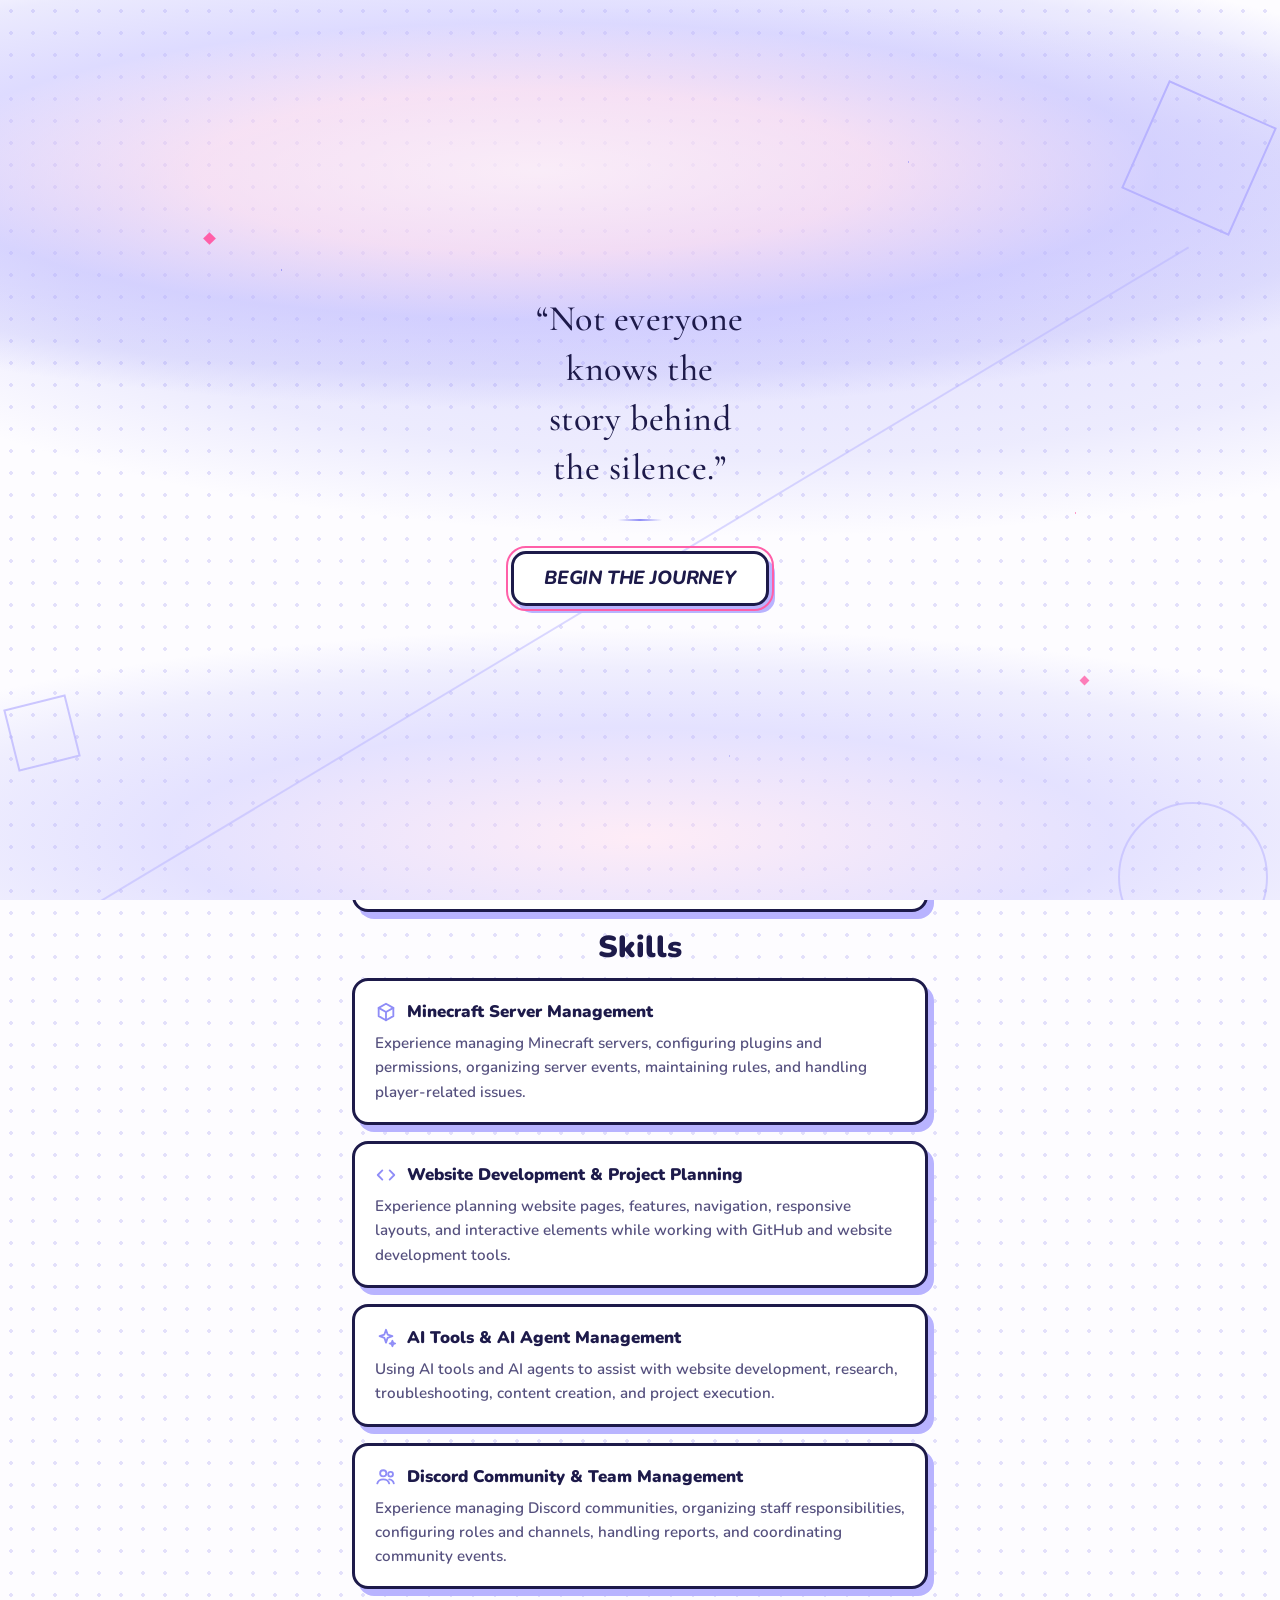
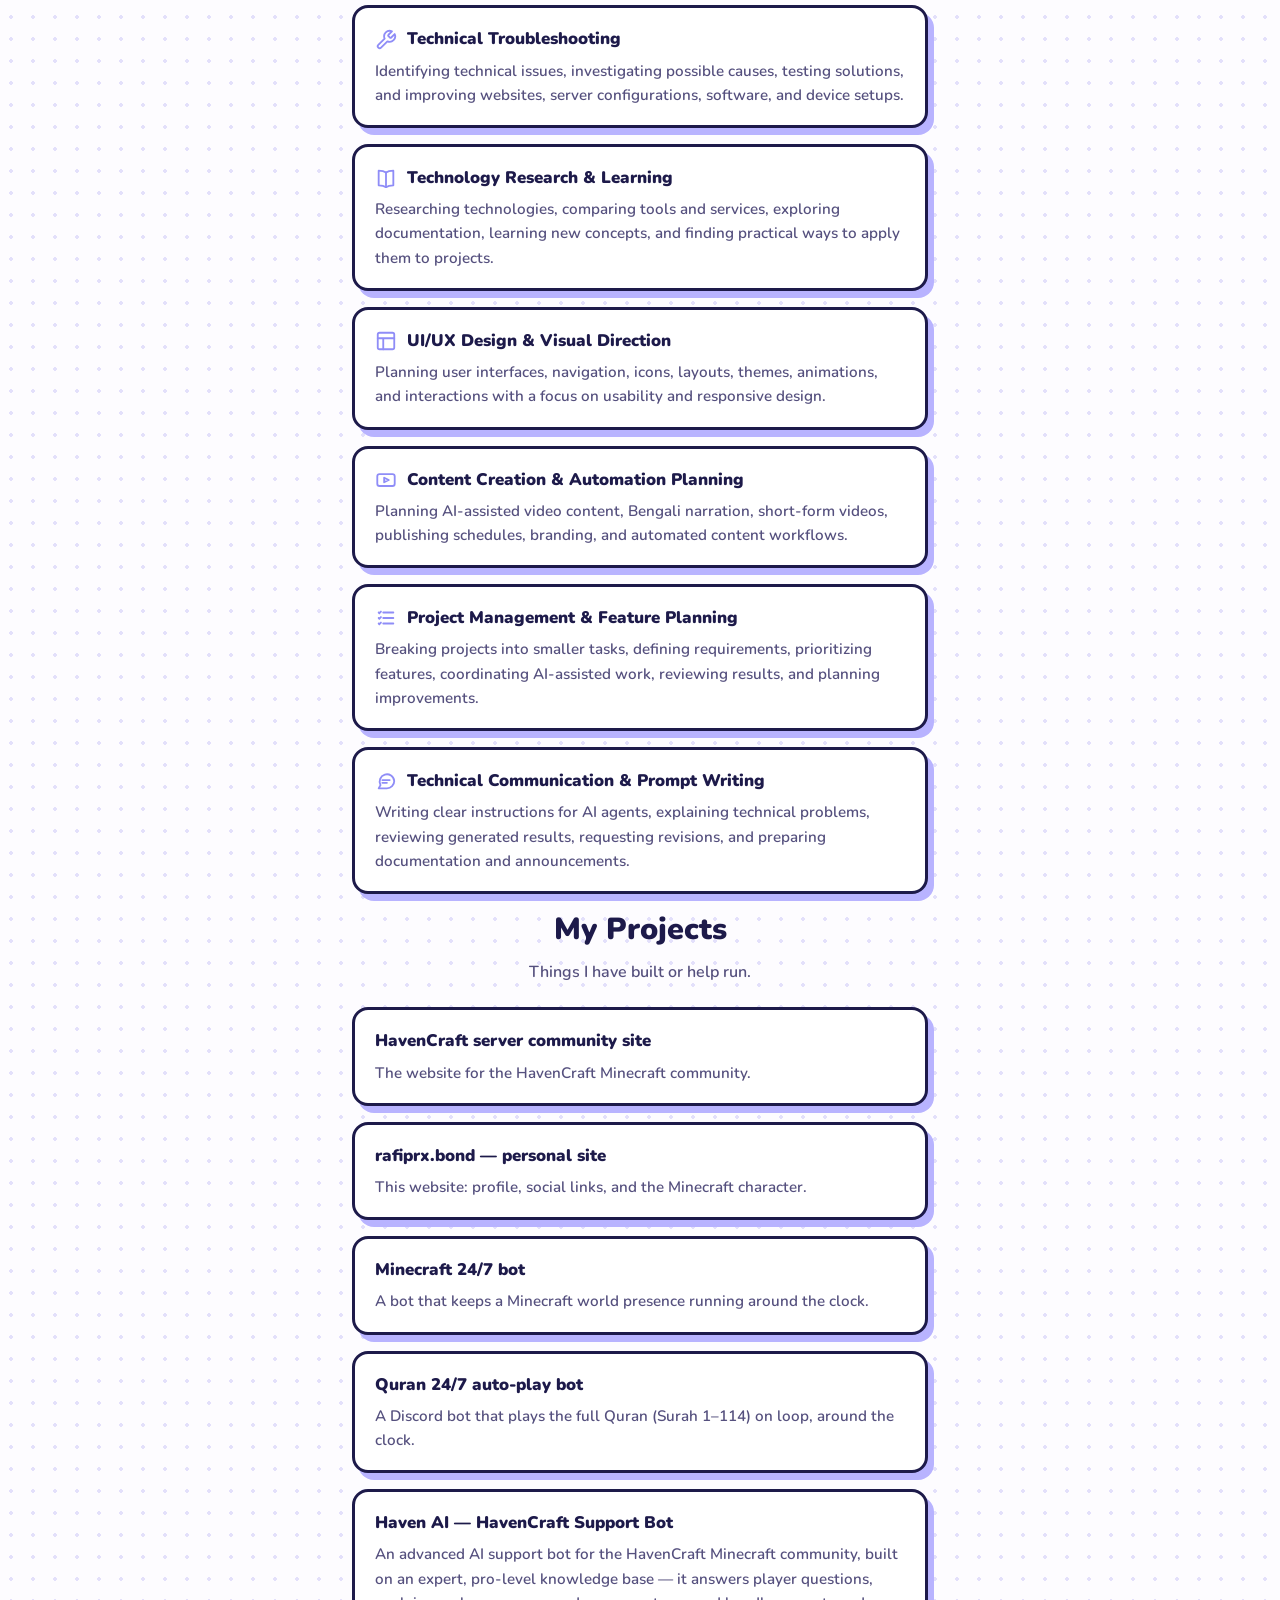
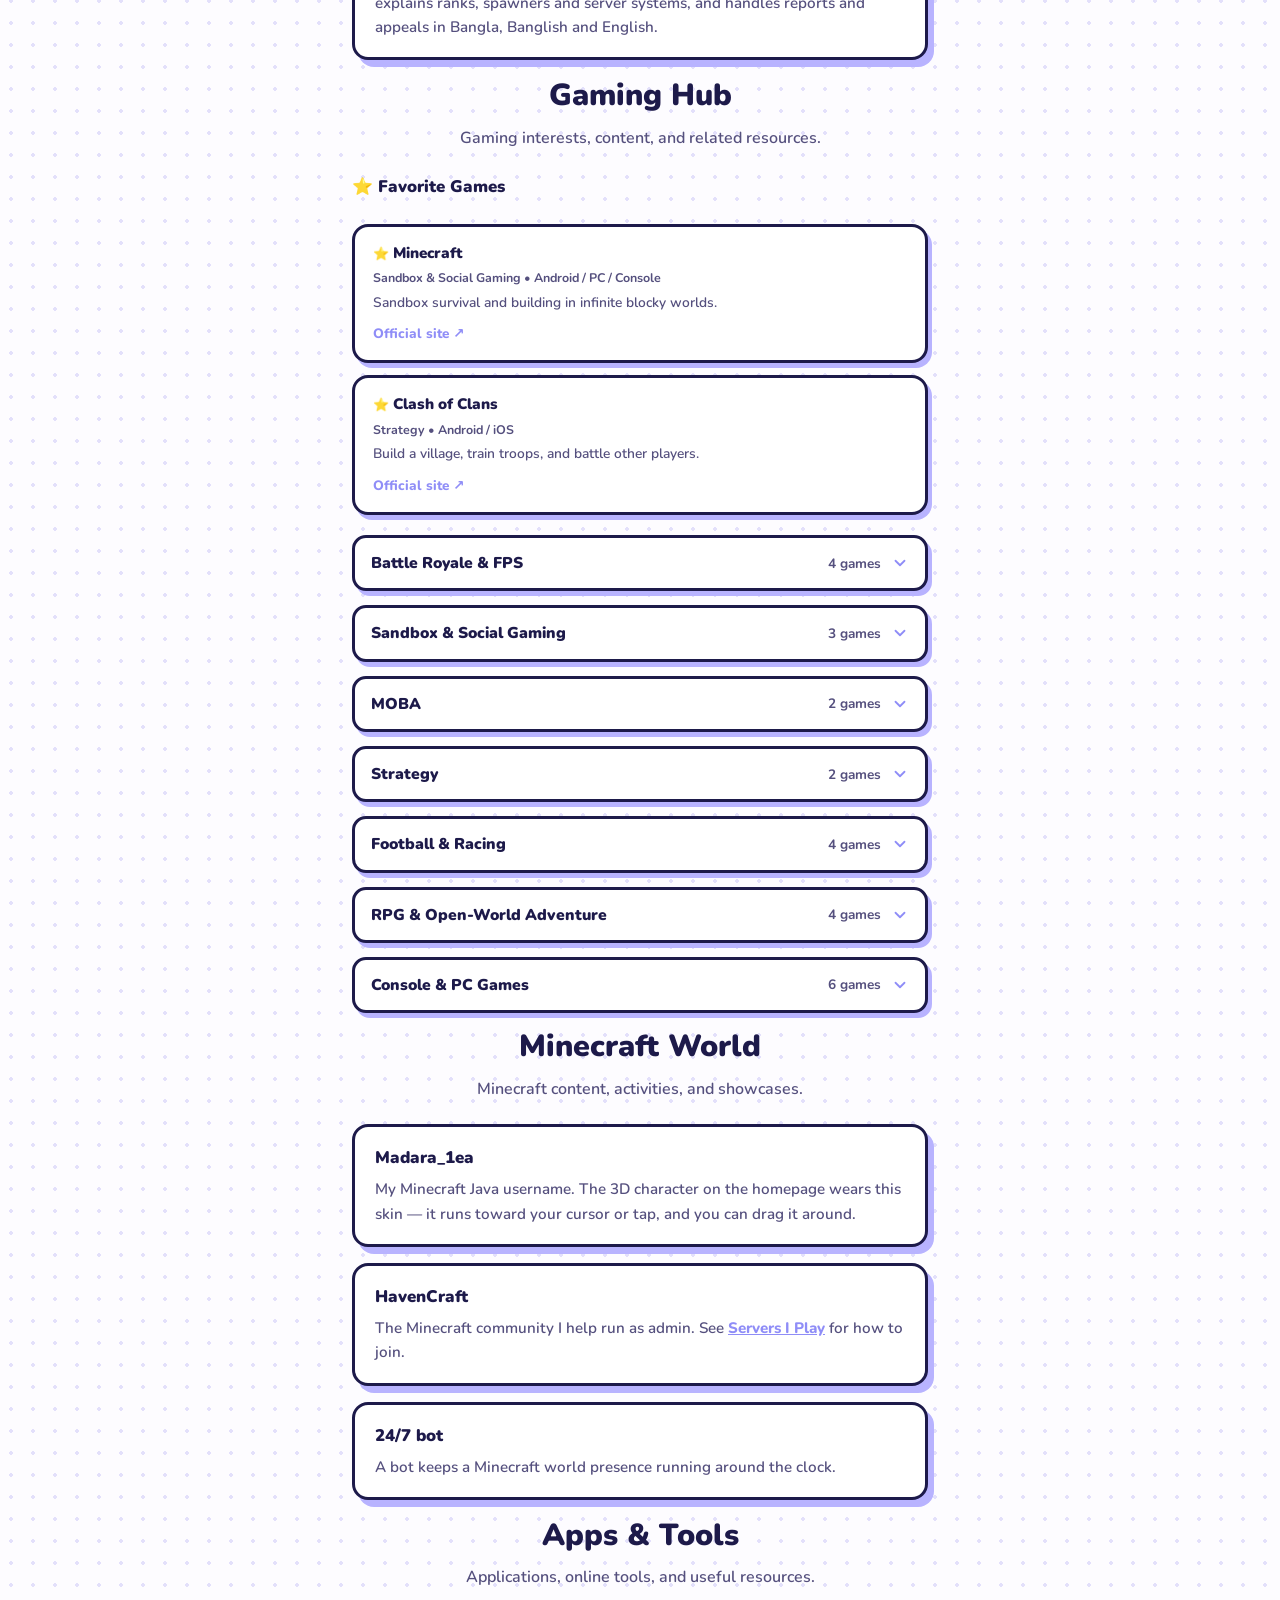
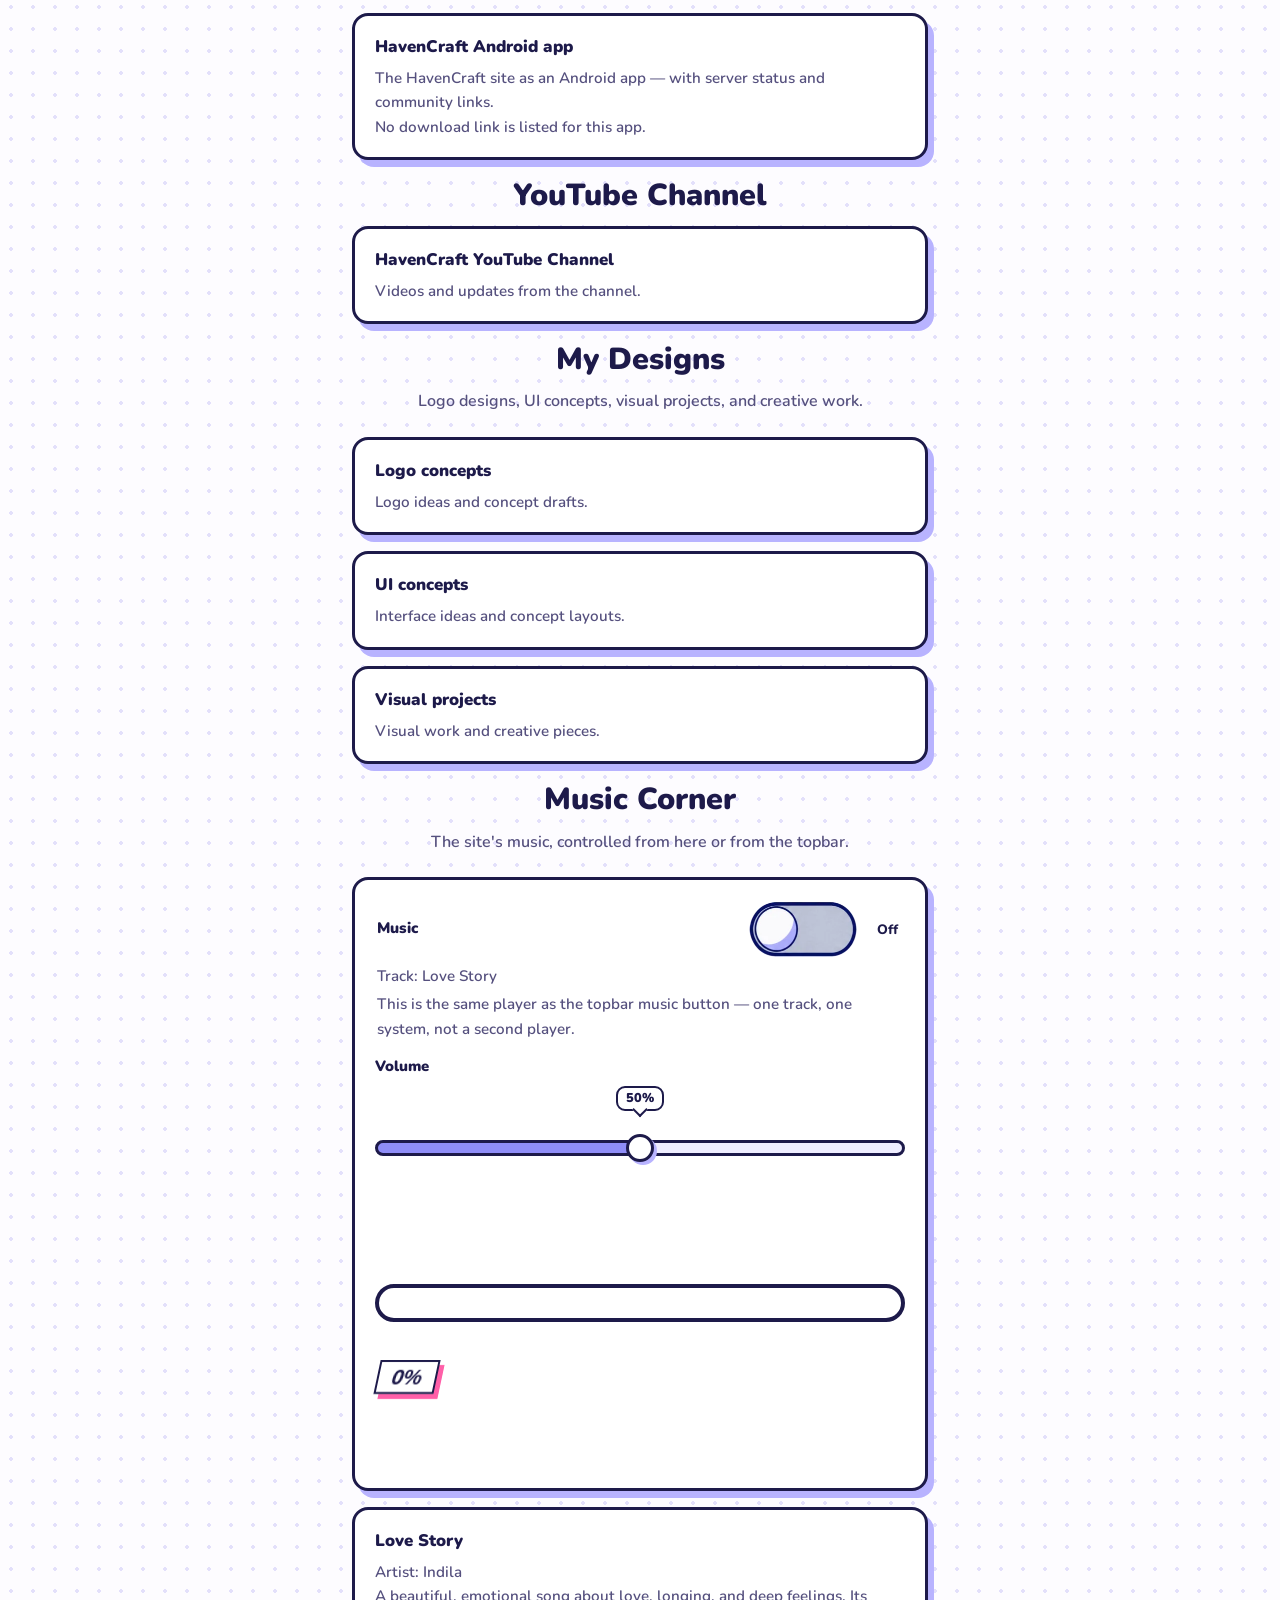
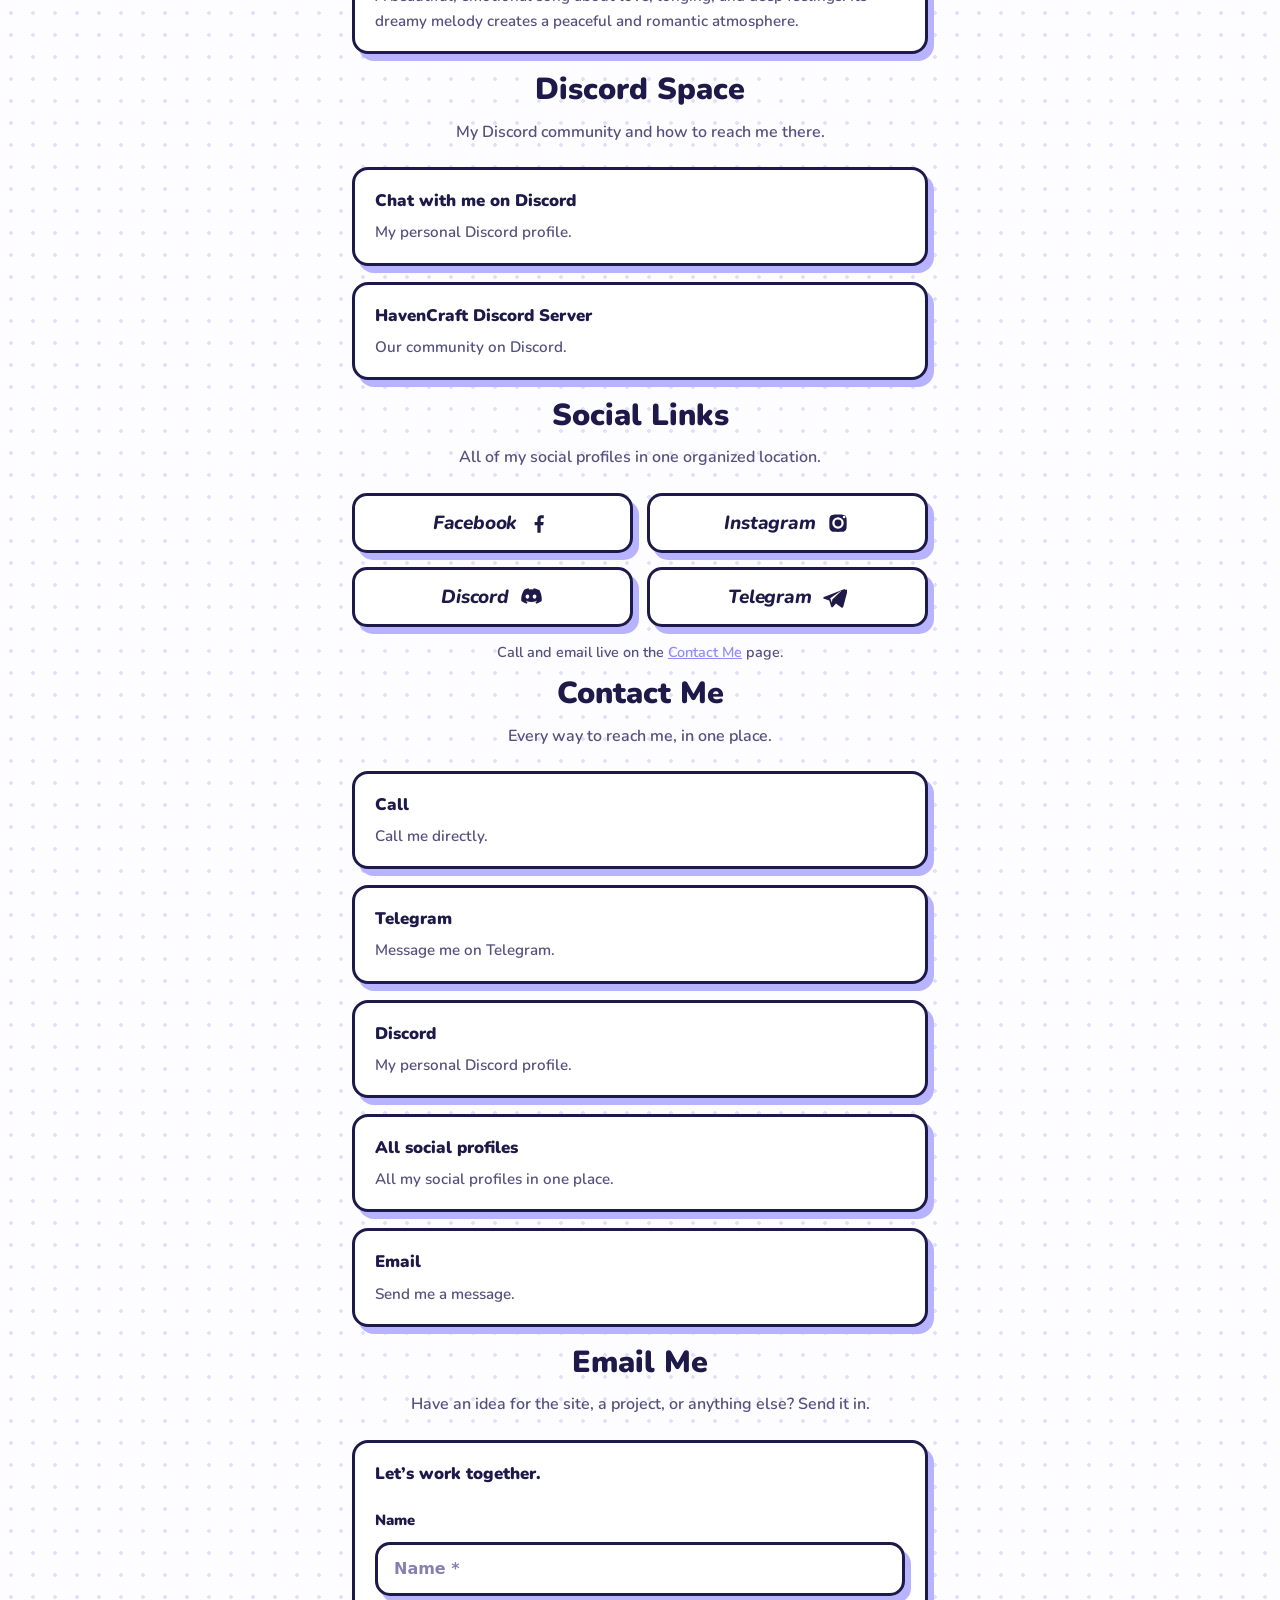
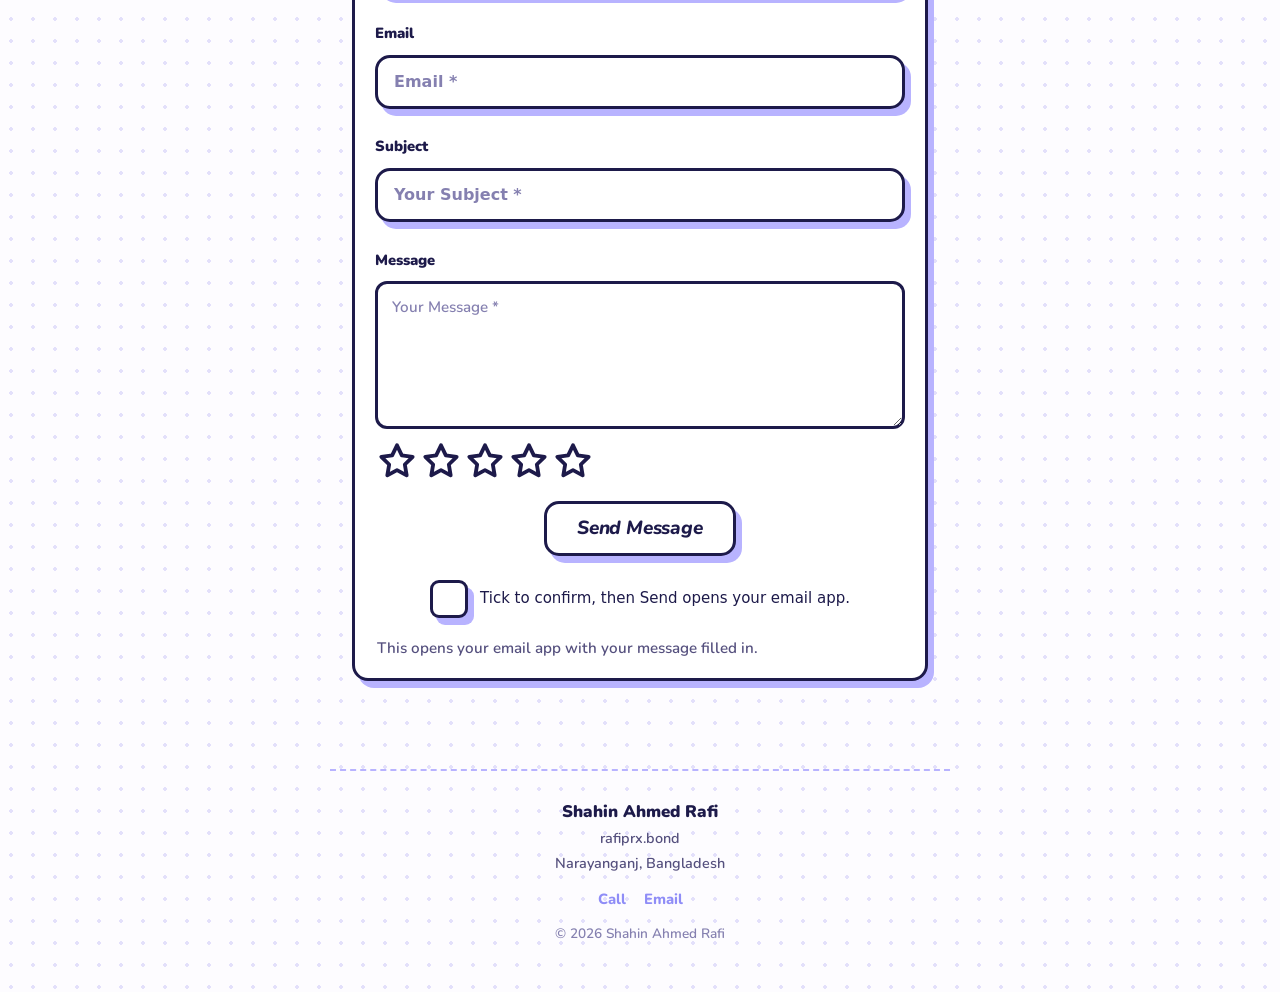
==== commit 72f9d80d: "New rafiprx.bond design: paper-theme main page + Sakuga controls and skin viewer assets" ====
--- a/index.html
+++ b/index.html
@@ -1,22 +1,15 @@
 <!DOCTYPE html>
-<html lang="en" data-theme="dark">
+<html lang="en" data-theme="light">
 <head>
 <meta charset="UTF-8">
 <meta name="viewport" content="width=device-width, initial-scale=1.0">
 <title>About Me</title>
 <meta name="description" content="Life is short focus on what truly matters, grow daily, and leave a positive impact.">
-<link rel="icon" href="./favicon.ico" sizes="any">
-<link rel="icon" type="image/png" sizes="32x32" href="./favicon-32.png">
-<link rel="icon" type="image/png" sizes="192x192" href="./icon-192.png">
-<link rel="icon" type="image/png" sizes="512x512" href="./icon-512.png">
-<link rel="apple-touch-icon" sizes="180x180" href="./apple-touch-icon.png">
-<meta name="theme-color" content="#0a0a10">
-<link rel="preconnect" href="https://cdn.jsdelivr.net" crossorigin>
-<link rel="preconnect" href="https://mc-heads.net" crossorigin>
-<link rel="preload" as="image" href="https://mc-heads.net/skin/alxxq" crossorigin="anonymous" fetchpriority="high">
+<link rel="icon" href="data:,">
+<meta name="color-scheme" content="light dark">
 <script>
-/* Apply saved theme before first paint (default: dark) */
-(function(){try{var t=localStorage.getItem('rafiprx-theme');document.documentElement.setAttribute('data-theme',t==='light'?'light':'dark');}catch(e){document.documentElement.setAttribute('data-theme','dark');}})();
+/* Apply saved theme before first paint (default: light for first-time visitors) */
+(function(){try{var t=localStorage.getItem('rafiprx-theme');document.documentElement.setAttribute('data-theme',t==='dark'?'dark':'light');}catch(e){document.documentElement.setAttribute('data-theme','light');}})();
 </script>
 <script>
 /* Entry gate state before first paint: visitors who already entered in this
@@ -25,447 +18,381 @@
 </script>
 <link rel="preconnect" href="https://fonts.googleapis.com">
 <link rel="preconnect" href="https://fonts.gstatic.com" crossorigin>
-<link href="https://fonts.googleapis.com/css2?family=Cormorant+Garamond:ital,wght@0,500;0,600;1,500&family=Inter:wght@400;600;700;800&display=swap" rel="stylesheet">
+<link href="https://fonts.googleapis.com/css2?family=Cormorant+Garamond:ital,wght@0,500;0,600;1,500&family=Nunito:ital,wght@0,600;0,800;0,900;1,800;1,900&display=swap" rel="stylesheet">
+<script defer src="assets/skinview3d.bundle.js"></script>
 <style>
-  :root, :root[data-theme="dark"]{
+  /* Animated controls keep their own default colours; only layout widths are set here.
+     The dark theme below re-skins them to match the page's dark paper. */
+  :root{
+    --sk-slider-width:100%;
+    --sk-input-width:100%;
+    --sk-progress-width:100%;
+  }
+  [data-theme="dark"]{
+    --sk-ink:#f2f0ff; --sk-card:#262052; --sk-pri:#8f8df7; --sk-acc:#ff5fa8;
+    --sk-soft:#3d3577; --sk-dim:#a49fd0; --sk-track:#453d85; --sk-sh:6px 7px 0 #14102c;
+    --sk-btn-line:#f2f0ff; --sk-alt-line:#f2f0ff;
+  }
+
+  /* ---------- Page theme: white paper, lavender / violet line, pink accents ---------- */
+  :root, :root[data-theme="light"]{
+    color-scheme:light;
+    --paper:#fdfcff; --paper-dot:#e3e0fb;
+    --ink:#1d1a4a; --muted:#55507e; --faint:#8580b0;
+    --lav:#8f8df7; --lav-soft:#b8b3ff; --lav-bg:#efedff;
+    --pink:#ff5fa8; --pink-bg:#ffeef6;
+    --card:#ffffff; --line:#1d1a4a;
+    --shadow:6px 7px 0 var(--lav-soft);
+    --focus:#7e22ce;
+  }
+  :root[data-theme="dark"]{
     color-scheme:dark;
-    --bg:#0a0a10;
-    --bg2:#14101f;
-    --ink:#f5f3fb;
-    --muted:#a49ec0;
-    --accent:#a855f7;
-    --accent2:#c084fc;
-    --glass:rgba(26,22,46,.34);
-    --glass-brd:rgba(168,85,247,.32);
-    --glass-hi:rgba(40,34,72,.50);
-    --shadow:0 10px 30px rgba(0,0,0,.45);
-    --glow1:rgba(147,51,234,.22);
-    --glow2:rgba(147,51,234,.12);
-    --cube-brd:rgba(168,85,247,.28);
-    --cube-bg:linear-gradient(145deg,rgba(168,85,247,.16),rgba(168,85,247,.03));
+    --paper:#16132e; --paper-dot:#241e4d;
+    --ink:#f2f0ff; --muted:#c6c1ea; --faint:#a49fd0;
+    --lav-bg:#241e4d; --card:#1f1a42; --line:#b8b3ff;
+    --shadow:6px 7px 0 #0d0a22; --pink-bg:#3a1f38;
     --focus:#d8b4fe;
-    --bgwash:linear-gradient(180deg, rgba(7,4,16,.50), rgba(7,4,16,.64));
-    /* border-only cards: glass fill removed (Sir's order 2026-10-25) */
-    --glassbox:transparent;
-    --glassbox-hi:transparent;
-  }
-  :root[data-theme="light"]{
-    color-scheme:light;
-    --bg:#faf6ee;
-    --bg2:#f1e9da;
-    --ink:#2c2140;
-    --muted:#6f6484;
-    --accent:#9333ea;
-    --accent2:#a855f7;
-    --glass:rgba(255,255,255,.45);
-    --glass-brd:rgba(147,51,234,.30);
-    --glass-hi:rgba(255,255,255,.62);
-    --shadow:0 10px 26px rgba(76,50,120,.15);
-    --glow1:rgba(147,51,234,.14);
-    --glow2:rgba(147,51,234,.07);
-    --cube-brd:rgba(147,51,234,.25);
-    --cube-bg:linear-gradient(145deg,rgba(147,51,234,.12),rgba(147,51,234,.03));
-    --focus:#7e22ce;
-    /* light wash over the new bright scenes — light enough that the photos stay visible */
-    --bgwash:linear-gradient(180deg, rgba(255,255,255,.28), rgba(255,255,255,.42));
-    --glassbox:transparent;
-    --glassbox-hi:transparent;
   }
   *{margin:0;padding:0;box-sizing:border-box}
-  html{scroll-behavior:smooth}
+  /* overscroll-behavior:none — no rubber-band travel past the top or
+     bottom of the page; scrolling ends at the footer. */
+  html{scroll-behavior:smooth;overflow-x:hidden;overscroll-behavior:none}
+  /* The animated controls bleed a local effects canvas 160px past their box
+     on every side (inside their shadow roots). Clipping — not hiding — the
+     root's horizontal overflow keeps that bleed from widening the page,
+     which on phones pushed the fixed top bar's right-hand buttons off
+     screen. */
+  @supports (overflow:clip){
+    html{overflow-x:clip}
+    body{overflow-x:clip}
+  }
+  /* The animated controls' effects canvases bleed ~160px past their hosts
+     inside their shadow roots, which still inflated the body's scroll
+     width on phones even with the root clipped. Clipping horizontal
+     overflow at the top-level section containers stops the bleed from
+     widening the page; the effects themselves still paint across the
+     full screen width on phones, and the roaming character sits in its
+     own fixed full-screen layer (below), so it is not clipped either. */
+  #destViews, main.card, .site-footer, .entry-frame{overflow-x:clip}
   body{
-    font-family:'Inter',system-ui,-apple-system,sans-serif;
+    font-family:"Nunito",system-ui,-apple-system,"Segoe UI",sans-serif;
+    font-weight:600;
     color:var(--ink);
     min-height:100vh;
     position:relative;
     overflow-x:hidden;
+    line-height:1.55;
     background:
-      radial-gradient(640px 420px at 88% -6%, var(--glow1), transparent 62%),
-      radial-gradient(760px 540px at -12% 104%, var(--glow2), transparent 60%),
-      linear-gradient(180deg, var(--bg2), var(--bg));
-    transition:background .35s ease, color .35s ease;
-  }
-
-  /* ---------- scenic background (the owner's two artworks) ----------
-     Phones — including phone desktop mode — get the portrait scene;
-     large PC screens get the wide scene. cover-fit only: the artwork is
-     never stretched or distorted. A theme wash above it keeps the glass
-     UI readable in each theme. */
-  body::before{
-    content:"";position:fixed;top:0;left:0;right:0;height:100vh;height:100lvh;z-index:0;pointer-events:none;
-    background:url('./bg-mobile.webp') center 30%/cover no-repeat;
-  }
-  body::after{
-    content:"";position:fixed;top:0;left:0;right:0;height:100vh;height:100lvh;z-index:0;pointer-events:none;
-    background:var(--bgwash);
-  }
-  @media (orientation:landscape) and (max-width:1099px){
-    body::before{background-position:center 32%}
-  }
-  /* large screens get the wide scene: real PCs match pointer:fine; the
-     aspect-ratio arm covers pointer-less environments. Phones in desktop
-     mode report a <1100px viewport, so they keep the portrait scene. */
-  @media (min-width:1100px) and (pointer:fine), (min-width:1100px) and (min-aspect-ratio:13/10){
-    body::before{background-image:url('./bg-desktop.webp');background-position:center}
-  }
-  /* light theme uses the owner's new bright scenes; dark keeps the current scenes — never mixed */
-  :root[data-theme="light"] body::before{background-image:url('./bg-light-mobile.webp')}
-  @media (min-width:1100px) and (pointer:fine), (min-width:1100px) and (min-aspect-ratio:13/10){
-    :root[data-theme="light"] body::before{background-image:url('./bg-light-desktop.webp')}
-  }
-
-  /* decorative glass cubes — light, mostly static */
-  .bg{position:fixed;top:0;left:0;right:0;height:100vh;height:100lvh;overflow:hidden;z-index:0;pointer-events:none}
-  .cube{position:absolute;border-radius:16px;background:var(--cube-bg);border:1px solid var(--cube-brd);box-shadow:var(--shadow);opacity:.5}
-  .cube::after{content:"";position:absolute;inset:0;border-radius:16px;background:linear-gradient(115deg,rgba(255,255,255,.14),transparent 45%)}
-  .cube.c1{width:110px;height:110px;top:9%;left:5%;transform:rotate(14deg)}
-  .cube.c2{width:64px;height:64px;top:63%;left:8%;transform:rotate(-10deg)}
-  .cube.c3{width:140px;height:140px;top:14%;right:6%;transform:rotate(-16deg)}
-  .cube.c4{width:74px;height:74px;bottom:8%;right:10%;transform:rotate(22deg)}
-  .cube.c5{width:44px;height:44px;top:46%;left:2.5%;transform:rotate(28deg)}
-  @keyframes drift{from{margin-top:0}to{margin-top:14px}}
-  .cube.c1,.cube.c3{animation:drift 13s ease-in-out infinite alternate}
+      radial-gradient(var(--paper-dot) 1.6px, transparent 1.7px) 0 0/22px 22px,
+      var(--paper);
+    transition:background-color .35s ease, color .35s ease;
+  }
+  a{color:var(--lav)}
+  button,[role="button"]{min-height:36px}
+  a:focus-visible, button:focus-visible{outline:2px solid var(--focus);outline-offset:3px}
 
   .card{position:relative;z-index:1;width:100%;max-width:620px;margin:0 auto;text-align:center;padding:clamp(72px,8vh,76px) 22px 72px}
-
-  /* ---------- 3D avatar: fixed overlay, displayed at 40% via scale ---------- */
-  .avatar-wrap{position:relative;height:240px} /* spacer: keeps quote/links exactly where they are */
-  .skin-viewer{width:min(74vw,290px);height:372px;margin:0;position:fixed;left:0;top:0;z-index:40;transform-origin:0 0}
+  /* The hero card hosts the fixed 3D character: its stacking context sits
+     above the destination sections, so the character always renders on top
+     of section cards — never sliding under them. The top bar (z 60),
+     settings (70), drawer (80) and entry gate (200) still stay above it. */
+  #homeView{z-index:30}
+  .card[hidden]{display:none}
+
+  /* ---------- 3D avatar: fixed overlay, displayed at 27% via scale (~100px tall) ---------- */
+  .avatar-wrap{position:relative;height:132px;width:104px;flex:0 0 104px}
+  /* The roaming character lives inside this fixed, viewport-sized layer:
+     inset:0 pins the layer itself to the screen, and overflow:hidden clips
+     the character's transformed box inside it, so the character can never
+     add scrollable height or width to the document. (A transformed fixed
+     element fed the page's scrollable overflow in the phone WebView,
+     opening a long empty void below the footer that grew as you scrolled.) */
+  .char-layer{position:fixed;inset:0;overflow:hidden;pointer-events:none;z-index:40}
+  /* pointer-events:none — the character never blocks a tap, click, link or
+     form field underneath it; all pointer input is read at window level. */
+  .skin-viewer{width:min(74vw,290px);height:372px;margin:0;position:absolute;left:0;top:0;transform-origin:0 0;pointer-events:none}
   .skin-viewer .skin-ph{position:absolute;left:50%;top:8%;transform:translateX(-50%);width:125px;height:125px;border-radius:22px;pointer-events:none;display:none;animation:phPulse 1.6s ease-in-out infinite}
   @keyframes phPulse{0%,100%{opacity:.55}50%{opacity:1}}
-  .skin-viewer canvas{width:100%;height:100%;display:block;cursor:grab;border-radius:18px}
-  .skin-viewer canvas:active{cursor:grabbing}
+  .skin-viewer canvas{width:100%;height:100%;display:block;border-radius:18px;pointer-events:none}
   .skin-note{color:var(--muted);font-size:.9rem;padding:24px 10px}
 
-  h1{font-size:clamp(1.35rem,4.6vw,1.9rem);font-weight:700;line-height:1.3;letter-spacing:-.01em;margin:26px 0 30px}
-
-  /* ---------- glass contact shortcuts ---------- */
-
-  /* ---------- glass social pills ---------- */
+  h1{font-size:clamp(1.35rem,4.6vw,1.9rem);font-weight:900;line-height:1.3;letter-spacing:-.01em;margin:26px 0 30px}
+
+  /* ---------- hero top (approved mockup): name + roles + intro beside the
+     character, quote under them, About cards directly below the quote ---------- */
+  .hero-top{display:flex;align-items:center;gap:16px;text-align:left;margin-top:4px}
+  .hero-text{flex:1 1 auto;min-width:0}
+  .hero-name{font-size:clamp(1.65rem,6.2vw,2.45rem);font-weight:900;line-height:1.15;letter-spacing:-.01em}
+  .hero-roles{margin-top:8px;font-weight:900;color:var(--lav);font-size:clamp(.9rem,3.3vw,1.03rem);line-height:1.45}
+  .hero-intro{margin-top:8px;color:var(--muted);line-height:1.55;font-size:.97rem}
+
+  /* ---------- social pills + contact halves (animated secondary buttons inside the original links) ---------- */
   .pills{display:flex;flex-direction:column;gap:14px;margin-top:38px}
-  .pill{position:relative;display:flex;align-items:center;justify-content:space-between;padding:16px 24px;text-decoration:none;color:var(--ink);font-weight:600;font-size:1.05rem;background:var(--glassbox);border:1px solid rgba(168,85,247,.35);border-radius:16px;filter:drop-shadow(0 10px 22px rgba(0,0,0,.45)) drop-shadow(0 0 10px rgba(147,51,234,.25));transition:transform .18s ease,background .18s ease}
-  .pill::before{content:"";position:absolute;inset:0;padding:1px;background:linear-gradient(120deg,rgba(192,132,252,.95),rgba(147,51,234,.55) 50%,rgba(192,132,252,.95));border-radius:inherit;-webkit-mask:linear-gradient(#000 0 0) content-box,linear-gradient(#000 0 0);-webkit-mask-composite:xor;mask:linear-gradient(#000 0 0) content-box,linear-gradient(#000 0 0);mask-composite:exclude;pointer-events:none}
-  .pill>*{position:relative;z-index:1}
-  .pill:hover{transform:translateY(-2px);background:var(--glassbox-hi)}
-  .pill:active{transform:scale(.985)}
-  .pill svg{width:26px;height:26px;fill:var(--accent2);flex:0 0 26px}
-  /* homepage social grid (screenshot-2 style): 4 small icon-top buttons */
+  /* homepage social grid, as on the original site: 4 icon-only buttons in a row */
   .pills-grid{display:grid;grid-template-columns:repeat(4,1fr);gap:10px}
-  .pills-grid .pill{justify-content:center;padding:18px 2px}
-  .pills-grid .pill svg{width:30px;height:30px}
-  .pills-grid .pill span{display:none}
-  /* contact row: two separate rounded pills (Call | Email) */
-  .contact-split{display:flex;gap:14px;margin-top:14px}
-  .contact-half{position:relative;flex:1;display:flex;align-items:center;justify-content:center;gap:8px;padding:16px 12px;text-decoration:none;color:var(--ink);font-weight:600;font-size:1.05rem;background:var(--glassbox);border:1px solid rgba(168,85,247,.35);border-radius:16px;filter:drop-shadow(0 10px 22px rgba(0,0,0,.45)) drop-shadow(0 0 10px rgba(147,51,234,.25));transition:transform .18s ease,background .18s ease}
-  .contact-half::before{content:"";position:absolute;inset:0;padding:1px;background:linear-gradient(120deg,rgba(192,132,252,.95),rgba(147,51,234,.55) 50%,rgba(192,132,252,.95));border-radius:inherit;-webkit-mask:linear-gradient(#000 0 0) content-box,linear-gradient(#000 0 0);-webkit-mask-composite:xor;mask:linear-gradient(#000 0 0) content-box,linear-gradient(#000 0 0);mask-composite:exclude;pointer-events:none}
-  .contact-half>*{position:relative;z-index:1}
-  .contact-half:hover{transform:translateY(-2px);background:var(--glassbox-hi)}
-  .contact-half:active{transform:scale(.985)}
-  .contact-half svg{width:24px;height:24px;fill:var(--accent2);flex:0 0 24px}
-  .contact-half svg[fill="none"]{fill:none;stroke:var(--accent2)}
-
-  a:focus-visible, button:focus-visible{outline:2px solid var(--focus);outline-offset:3px}
-
-  /* ---------- top bar + panels ---------- */
-  .topbar{position:fixed;top:0;left:0;right:0;height:56px;z-index:60;display:flex;align-items:center;justify-content:space-between;padding:0 12px;background:transparent;backdrop-filter:none;-webkit-backdrop-filter:none}
+  .pills-grid .pill-link{display:flex;min-width:0}
+  .pills-grid sakuga-button{flex:1 1 0;min-width:0}
+  .pills-grid .pill-txt{display:none}
+  .pills-grid .pill-link svg{width:30px;height:30px;margin:0;vertical-align:middle}
+  .pill-link{display:inline-flex;text-decoration:none}
+  .pill-link svg{width:26px;height:26px;fill:currentColor;vertical-align:-7px;margin-left:9px}
+  /* Social Links: two rows of two equal-width pills — Facebook + Instagram
+     on the first row, Discord + Telegram on the second. */
+  .dest-social{display:grid;grid-template-columns:1fr 1fr;gap:14px;margin-top:6px}
+  .dest-social .pill-link{display:flex;min-width:0}
+  .dest-social .pill-link sakuga-button{flex:1 1 0;min-width:0}
+  .contact-split{display:flex;gap:14px;margin-top:26px}
+  .contact-half{flex:1 1 0;min-width:0;display:flex;text-decoration:none}
+  .contact-half sakuga-button{flex:1 1 0;min-width:0}
+  .contact-half svg{width:20px;height:20px;fill:currentColor;vertical-align:-4px;margin-right:7px}
+  .contact-half svg[fill="none"]{fill:none;stroke:currentColor}
+
+  /* ---------- top bar ---------- */
+  .topbar{position:fixed;top:0;left:0;right:0;height:56px;z-index:60;display:flex;align-items:center;justify-content:space-between;padding:0 12px}
   .topbar-right{display:flex;align-items:center;gap:10px}
-  .topbar-btn{position:relative;width:40px;height:40px;border-radius:14px;background:transparent;border:0;color:var(--ink);cursor:pointer;display:flex;align-items:center;justify-content:center;transition:transform .18s ease;flex:0 0 40px}
+  .topbar-btn{position:relative;width:42px;height:42px;border-radius:50%;background:var(--card);border:2.5px solid var(--line);color:var(--ink);cursor:pointer;display:flex;align-items:center;justify-content:center;transition:transform .18s ease;flex:0 0 42px;font-family:inherit}
   .topbar-btn:active{transform:scale(.94)}
-  .topbar-btn svg{width:22px;height:22px}
-  /* theme icon morph: moon and sun crossfade + rotate + scale, slowly */
+  .topbar-btn svg{width:21px;height:21px}
   .theme-toggle svg{position:absolute;inset:0;margin:auto;transition:opacity .45s ease,transform .45s ease}
   .theme-toggle .ic-moon{opacity:1;transform:rotate(0deg) scale(1)}
   .theme-toggle .ic-sun{opacity:0;transform:rotate(-90deg) scale(.5)}
   :root[data-theme="light"] .theme-toggle .ic-moon{opacity:0;transform:rotate(90deg) scale(.5)}
   :root[data-theme="light"] .theme-toggle .ic-sun{opacity:1;transform:rotate(0deg) scale(1)}
-  /* music mute slash: sits exactly centered; drops down from above when muted, rises back up when unmuted */
-  .music-btn .slash{position:absolute;left:50%;top:50%;width:28px;height:2.5px;margin-left:-14px;margin-top:-1.25px;background:currentColor;border-radius:2px;transform:translateY(-30px) rotate(45deg);opacity:0;transition:transform .45s ease,opacity .3s ease;pointer-events:none}
-  .music-btn.muted .slash{transform:translateY(0) rotate(45deg);opacity:1}
-  /* settings gear turns slightly when its panel opens */
+  /* Mute slash: the A(top-left) -> D(bottom-right) diagonal, built from two
+     halves. Muting: one half draws in from corner A, the other from corner
+     D, and they meet at the centre. Unmuting: the halves split at the
+     centre and slide back out to A and D until the line is gone. Each half
+     is a 17px bar rotated 45deg about its outer (corner) end, so scaleX
+     grows/shrinks it along the diagonal from that corner. Both halves lie
+     on the same diagonal through the button centre, and at full length
+     each one runs ~3px PAST the centre, so the two overlap there: the
+     muted slash is one continuous stick with no gap, no step and no
+     pinched joint. The meeting ends are square-cut for the same reason —
+     only the outer, corner ends are rounded. */
+  .music-btn .slash{position:absolute;inset:0;pointer-events:none}
+  .music-btn .slash i{position:absolute;width:17px;height:2.5px;background:currentColor;transition:transform .28s ease}
+  .music-btn .slash .s-a{left:50%;top:50%;margin-left:-9.9px;margin-top:-11.15px;border-radius:2px 0 0 2px;transform-origin:0 50%;transform:rotate(45deg) scaleX(0)}
+  .music-btn .slash .s-d{left:50%;top:50%;margin-left:-7.1px;margin-top:8.65px;border-radius:0 2px 2px 0;transform-origin:100% 50%;transform:rotate(45deg) scaleX(0)}
+  .music-btn.muted .slash .s-a,.music-btn.muted .slash .s-d{transform:rotate(45deg) scaleX(1)}
   #settingsBtn svg{transition:transform .35s ease}
   #settingsBtn[aria-expanded="true"] svg{transform:rotate(45deg)}
-  .settings{position:fixed;top:64px;right:12px;z-index:70;width:min(264px,82vw);background:var(--glass);border:1px solid var(--glass-brd);backdrop-filter:blur(16px);-webkit-backdrop-filter:blur(16px);border-radius:18px;box-shadow:var(--shadow);padding:14px;text-align:left}
+
+  /* ---------- settings panel ---------- */
+  .settings{position:fixed;top:64px;right:12px;z-index:70;width:min(264px,82vw);background:var(--card);border:3px solid var(--line);border-radius:18px;box-shadow:var(--shadow);padding:14px;text-align:left}
   .settings[hidden]{display:none}
-  .nav-panel{position:fixed;top:64px;left:12px;z-index:70;width:min(264px,82vw);min-height:48px;background:var(--glass);border:1px solid var(--glass-brd);backdrop-filter:blur(16px);-webkit-backdrop-filter:blur(16px);border-radius:18px;box-shadow:var(--shadow);padding:14px}
-  .nav-panel[hidden]{display:none}
   .set-row{display:flex;align-items:center;justify-content:space-between;gap:12px;padding:4px 2px}
-  .set-label{font-weight:600;font-size:.95rem}
-  .set-note{font-size:.78rem;color:var(--muted);padding:4px 2px 0}
-  .set-sep{height:1px;background:var(--glass-brd);margin:10px 0;opacity:.6}
-  .switch{display:inline-flex;align-items:center;gap:8px;background:transparent;border:1px solid var(--glass-brd);border-radius:999px;padding:5px 10px 5px 5px;cursor:pointer;color:var(--ink);font:inherit;font-size:.85rem;font-weight:600}
-  .switch .track{width:34px;height:19px;border-radius:999px;background:rgba(140,130,170,.35);position:relative;transition:background .2s ease;flex:0 0 34px}
-  .switch .track::after{content:"";position:absolute;top:2px;left:2px;width:15px;height:15px;border-radius:50%;background:#fff;transition:left .2s ease;box-shadow:0 1px 4px rgba(0,0,0,.35)}
-  .switch[aria-checked="true"] .track{background:var(--accent)}
-  .switch[aria-checked="true"] .track::after{left:17px}
-  .theme-opts{display:flex;flex-direction:column;gap:6px;width:100%;margin-top:8px}
-  .theme-opt{display:flex;align-items:center;justify-content:space-between;width:100%;background:transparent;border:1px solid var(--glass-brd);border-radius:12px;padding:9px 12px;color:var(--ink);font:inherit;font-size:.9rem;font-weight:600;cursor:pointer;transition:background .18s ease}
-  .theme-opt:hover{background:var(--glass-hi)}
-  .theme-opt .check{color:var(--accent2);font-weight:800;visibility:hidden}
-  .theme-opt[aria-checked="true"] .check{visibility:visible}
-  .theme-opt[aria-checked="true"]{border-color:var(--accent)}
-  .theme-name{display:inline-flex;align-items:center;gap:8px}
-  .rec{font-size:.58rem;font-weight:700;letter-spacing:.04em;color:var(--accent2);background:rgba(168,85,247,.14);border:1px solid var(--glass-brd);padding:1px 6px;border-radius:999px}
+  .set-label{font-weight:900;font-size:.95rem}
+  .set-note{font-size:.8rem;color:var(--muted);padding:4px 2px 0;line-height:1.5}
+  .set-sep{height:2px;background:var(--lav-soft);margin:10px 0;opacity:.7;border-radius:2px}
+  .switch-state{font-size:.85rem;font-weight:800;min-width:26px}
+  .toggle-cell{display:inline-flex;align-items:center;gap:10px}
+
+  /* native switch fallback (built by JS only if the animated toggle fails to load) */
+  .switch{display:inline-flex;align-items:center;gap:8px;background:var(--card);border:2.5px solid var(--line);border-radius:999px;padding:5px 10px 5px 5px;cursor:pointer;color:var(--ink);font:inherit;font-size:.85rem;font-weight:800}
+  .switch .track{width:34px;height:19px;border-radius:999px;background:var(--lav-bg);position:relative;transition:background .2s ease;flex:0 0 34px;border:2px solid var(--line)}
+  .switch .track::after{content:"";position:absolute;top:1px;left:2px;width:13px;height:13px;border-radius:50%;background:var(--card);border:2px solid var(--line);transition:left .2s ease}
+  .switch[aria-checked="true"] .track{background:var(--lav)}
+  .switch[aria-checked="true"] .track::after{left:15px}
+
+  /* native radio fallback */
+  .fb-radio{display:flex;gap:10px;align-items:center;padding:9px 2px;font-weight:800;cursor:pointer;min-height:40px}
+  .fb-radio input{width:22px;height:22px;accent-color:var(--lav);flex:none}
 
   /* scroll reveal (kept from the original page) */
   .rv{opacity:0;transform:translateY(18px);transition:opacity .7s ease,transform .7s ease}
   .rv.in{opacity:1;transform:none}
-  .pills .pill:nth-child(2){transition-delay:.05s}
-  .pills .pill:nth-child(3){transition-delay:.1s}
-  .pills .pill:nth-child(4){transition-delay:.15s}
-  .pills .pill:nth-child(5){transition-delay:.2s}
 
   @media (max-width:480px){
-    .avatar-wrap{height:210px}
+    .avatar-wrap{height:124px;width:92px;flex-basis:92px}
     .skin-viewer{height:336px}
     h1{margin:22px 0 26px}
   }
-  @media (prefers-reduced-motion: reduce){
-    .cube{animation:none}
-    .skin-ph{animation:none}
-    .rv{opacity:1;transform:none;transition:none}
-    html{scroll-behavior:auto}
-  }
-
-  /* ================= Entry Page (mobile-first) =================
-     A framed cinematic panel floating with margins on a near-black field —
-     the artwork lives inside the frame, never edge-to-edge. Shown once per
-     tab session; BEGIN THE JOURNEY closes it and starts the site music. */
+
+  /* ================= Entry Page (mobile-first) ================= */
   html.gated body{overflow:hidden}
   .entry{display:none}
   html.gated .entry{
     display:flex;align-items:center;justify-content:center;
     position:fixed;inset:0;z-index:200;
-    padding:0;
-    background:#040409;
+    background:
+      radial-gradient(var(--paper-dot) 1.6px, transparent 1.7px) 0 0/22px 22px,
+      var(--paper);
     opacity:1;transition:opacity .5s ease;
   }
   .entry.leaving{opacity:0;pointer-events:none}
-  .entry-frame{
-    position:relative;width:100%;height:100%;
-    border-radius:0;overflow:hidden;isolation:isolate;
-    border:none;
-    background:linear-gradient(165deg,#0d0718 0%,#050409 52%,#0a0514 100%);
-    box-shadow:inset 0 0 120px rgba(0,0,0,.5);
-    display:flex;align-items:center;justify-content:center;
-  }
-  /* --- original artwork: layered gradients + geometry, drawn in CSS --- */
-  .entry-art{position:absolute;inset:0;z-index:0;overflow:hidden}
-  /* the portrait scene fills the frame; a contrast wash keeps the quote
-     and button perfectly readable over it */
-  .entry-art::before{
-    content:"";position:absolute;inset:0;
-    background:url('./bg-mobile.webp') center 24%/cover no-repeat;
-  }
-  .entry-art::after{
-    content:"";position:absolute;inset:0;
-    background:linear-gradient(180deg, rgba(5,3,12,.14) 0%, rgba(5,3,12,.34) 40%, rgba(5,3,12,.55) 60%, rgba(5,3,12,.34) 100%);
-  }
-  /* on large PC screens the entry uses the wide scene, same as the page */
-  @media (min-width:1100px) and (pointer:fine), (min-width:1100px) and (min-aspect-ratio:13/10){
-    .entry-art::before{background-image:url('./bg-desktop.webp');background-position:center}
-  }
-  /* entry gate follows the theme too: light shows the new bright scenes */
-  :root[data-theme="light"] .entry-art::before{background-image:url('./bg-light-mobile.webp')}
-  @media (min-width:1100px) and (pointer:fine), (min-width:1100px) and (min-aspect-ratio:13/10){
-    :root[data-theme="light"] .entry-art::before{background-image:url('./bg-light-desktop.webp')}
-  }
-  .entry-art .nebula{
-    position:absolute;left:-32%;top:9%;width:165%;height:36%;
-    transform:rotate(-31deg);opacity:.45;
-    background:radial-gradient(ellipse 50% 50% at 50% 50%, rgba(217,180,255,.34) 0%, rgba(168,85,247,.34) 34%, rgba(109,40,217,.16) 58%, transparent 74%);
-    filter:blur(14px);
-  }
-  .entry-art .nebula.core{
-    top:16.5%;height:13%;
-    background:radial-gradient(ellipse 50% 50% at 50% 50%, rgba(240,220,255,.5) 0%, rgba(192,132,252,.38) 42%, transparent 72%);
-    filter:blur(7px);
-  }
-  .entry-art .nebula.low{
-    top:auto;bottom:-4%;left:-20%;height:26%;opacity:.55;
-    transform:rotate(-24deg);
-  }
-  .entry-art .dust{
-    position:absolute;inset:0;
-    background-image:
-      radial-gradient(1.6px 1.6px at 22% 30%, rgba(233,213,255,.75) 50%, transparent 51%),
-      radial-gradient(1.2px 1.2px at 71% 18%, rgba(233,213,255,.55) 50%, transparent 51%),
-      radial-gradient(1.3px 1.3px at 84% 57%, rgba(216,180,254,.6) 50%, transparent 51%),
-      radial-gradient(1.1px 1.1px at 14% 68%, rgba(216,180,254,.5) 50%, transparent 51%),
-      radial-gradient(1.5px 1.5px at 57% 84%, rgba(233,213,255,.45) 50%, transparent 51%),
-      radial-gradient(1px 1px at 40% 12%, rgba(233,213,255,.5) 50%, transparent 51%);
-  }
-  .entry-art .geo{position:absolute;border:1px solid rgba(192,132,252,.30)}
-  .entry-art .geo.sq1{width:118px;height:118px;top:11%;right:-34px;transform:rotate(24deg)}
-  .entry-art .geo.sq2{width:64px;height:64px;bottom:15%;left:-20px;transform:rotate(-14deg);border-color:rgba(192,132,252,.22)}
-  .entry-art .geo.ring{width:150px;height:150px;border-radius:50%;bottom:-52px;right:-38px;border-color:rgba(192,132,252,.16)}
-  .entry-art .geo.line{width:150%;height:0;border:none;border-top:1px solid rgba(192,132,252,.13);top:64%;left:-25%;transform:rotate(-31deg)}
-  .entry-art .geo.dia{width:9px;height:9px;top:26%;left:16%;transform:rotate(45deg);background:rgba(192,132,252,.55);border:none;box-shadow:0 0 10px rgba(168,85,247,.8)}
+  .entry-frame{position:relative;width:100%;height:100%;overflow:hidden;isolation:isolate;display:flex;align-items:center;justify-content:center}
+  /* The glow bands are painted as background layers on this box itself:
+     as separate oversized divs their boxes stuck out past the frame and
+     widened the whole page sideways on phones. Same soft lavender/pink
+     glow, nothing outside the frame. */
+  .entry-art{position:absolute;inset:0;z-index:0;overflow:hidden;background:
+    radial-gradient(ellipse 88% 30% at 42% 19%, rgba(255,238,246,.75) 0%, rgba(255,214,235,.5) 30%, rgba(184,179,255,.45) 55%, rgba(143,141,247,.16) 76%, transparent 88%),
+    radial-gradient(ellipse 96% 38% at 58% 30%, rgba(184,179,255,.38) 0%, rgba(143,141,247,.15) 55%, transparent 78%),
+    radial-gradient(ellipse 82% 27% at 50% 93%, rgba(255,214,235,.42) 0%, rgba(184,179,255,.36) 45%, rgba(143,141,247,.12) 70%, transparent 86%)}
+  .entry-art .dust{position:absolute;inset:0;background-image:
+      radial-gradient(1.6px 1.6px at 22% 30%, rgba(143,141,247,.75) 50%, transparent 51%),
+      radial-gradient(1.2px 1.2px at 71% 18%, rgba(143,141,247,.55) 50%, transparent 51%),
+      radial-gradient(1.3px 1.3px at 84% 57%, rgba(255,95,168,.6) 50%, transparent 51%),
+      radial-gradient(1.1px 1.1px at 14% 68%, rgba(255,95,168,.5) 50%, transparent 51%),
+      radial-gradient(1.5px 1.5px at 57% 84%, rgba(143,141,247,.45) 50%, transparent 51%),
+      radial-gradient(1px 1px at 40% 12%, rgba(143,141,247,.5) 50%, transparent 51%)}
+  .entry-art .geo{position:absolute;border:2px solid var(--lav-soft)}
+  .entry-art .geo.sq1{width:118px;height:118px;top:11%;right:22px;transform:rotate(24deg)}
+  .entry-art .geo.sq2{width:64px;height:64px;bottom:15%;left:10px;transform:rotate(-14deg);opacity:.7}
+  .entry-art .geo.ring{width:150px;height:150px;border-radius:50%;bottom:-52px;right:12px;opacity:.55}
+  .entry-art .geo.line{width:100%;height:0;border:none;border-top:2px solid var(--lav-soft);top:64%;left:0;transform:rotate(-31deg);opacity:.5}
+  .entry-art .geo.dia{width:9px;height:9px;top:26%;left:16%;transform:rotate(45deg);background:var(--pink);border:none}
   .entry-art .geo.dia.d2{top:auto;left:auto;bottom:24%;right:15%;width:7px;height:7px;opacity:.8}
-  /* --- content --- */
   .entry-inner{position:relative;z-index:1;text-align:center;padding:34px 30px;max-width:340px}
-  .entry-quote{
-    font-family:'Cormorant Garamond',Georgia,'Times New Roman',serif;
-    font-weight:500;font-size:clamp(1.78rem,7.4vw,2.25rem);line-height:1.38;
-    letter-spacing:.015em;color:#f1eafd;text-wrap:balance;
-    text-shadow:0 2px 26px rgba(147,51,234,.4);
-    animation:entryRise .9s ease both .1s;
-  }
-  .entry-rule{
-    width:44px;height:1px;margin:26px auto 30px;
-    background:linear-gradient(90deg,transparent,rgba(216,180,254,.9),transparent);
-    box-shadow:0 0 8px rgba(168,85,247,.7);
-    animation:entryRise .9s ease both .25s;
-  }
-  .entry-btn-wrap{display:inline-block;filter:drop-shadow(0 0 16px rgba(147,51,234,.45));animation:entryRise .9s ease both .4s}
-  .entry-btn{
-    position:relative;display:inline-block;cursor:pointer;
-    font-family:'Inter',system-ui,sans-serif;font-weight:600;font-size:.82rem;
-    letter-spacing:.30em;text-indent:.30em;text-transform:uppercase;color:#ecd9ff;
-    padding:17px 30px;border:none;
-    background:var(--glassbox);
-    border-radius:16px;
-    transition:filter .2s ease,background .2s ease;
-  }
-  .entry-btn::before{
-    content:"";position:absolute;inset:0;padding:1px;
-    background:linear-gradient(120deg,#a855f7,#7e22ce 55%,#a855f7);
-    border-radius:inherit;
-    -webkit-mask:linear-gradient(#000 0 0) content-box,linear-gradient(#000 0 0);-webkit-mask-composite:xor;
-    mask:linear-gradient(#000 0 0) content-box,linear-gradient(#000 0 0);mask-composite:exclude;
-    pointer-events:none;
-  }
-  .entry-btn span{position:relative;z-index:1}
-  .entry-btn:focus-visible{outline:none;box-shadow:0 0 0 2px rgba(192,132,252,.9),0 0 24px rgba(168,85,247,.45)}
-  .entry-btn:hover,.entry-btn:active{background:var(--glassbox-hi)}
-  .entry-btn:active{filter:brightness(1.25)}
+  .entry-quote{font-family:"Cormorant Garamond",Georgia,"Times New Roman",serif;font-weight:500;font-size:clamp(1.78rem,7.4vw,2.25rem);line-height:1.38;letter-spacing:.015em;color:var(--ink);text-wrap:balance;animation:entryRise .9s ease both .1s}
+  .entry-rule{width:44px;height:2px;margin:26px auto 30px;background:linear-gradient(90deg,transparent,var(--lav),transparent);animation:entryRise .9s ease both .25s}
+  .entry-btn-wrap{display:inline-block;animation:entryRise .9s ease both .4s}
   @keyframes entryRise{from{opacity:0;transform:translateY(16px)}to{opacity:1;transform:none}}
-  @keyframes nebulaDrift{from{margin-left:0}to{margin-left:-14px}}
-  .entry-art .nebula{animation:nebulaDrift 11s ease-in-out infinite alternate}
-  @media (max-height:560px){
-    .entry-frame{height:100%}
-    .entry-quote{font-size:1.55rem}
-    .entry-inner{padding:22px 24px}
-  }
-  @media (prefers-reduced-motion: reduce){
-    .entry-quote,.entry-rule,.entry-btn-wrap{animation:none}
-    .entry-art .nebula{animation:none}
-  }
-
-  /* ================= navigation drawer (preview) ================= */
-  .drawer-backdrop{position:fixed;inset:0;z-index:75;background:rgba(4,2,12,.6)}
+  @media (max-height:560px){.entry-quote{font-size:1.55rem}.entry-inner{padding:22px 24px}}
+
+  /* ================= navigation drawer ================= */
+  .drawer-backdrop{position:fixed;inset:0;z-index:75;background:rgba(10,6,32,.55)}
   .drawer-backdrop[hidden]{display:none}
-  .drawer{
-    position:fixed;top:0;left:0;bottom:0;height:100vh;height:100dvh;width:min(320px,88vw);
-    z-index:80;background:rgba(20,12,38,.94);border-right:1px solid rgba(168,85,247,.35);
-    box-shadow:var(--shadow);overflow-y:auto;overscroll-behavior:contain;
-    transform:translateX(-105%);visibility:hidden;
-    transition:transform .28s ease,visibility 0s linear .28s;
-  }
-  .drawer.open{transform:translateX(0);visibility:visible;transition:transform .28s ease}
-  .drawer-head{display:flex;align-items:center;justify-content:space-between;gap:12px;padding:16px;border-bottom:1px solid rgba(168,85,247,.28)}
-  .drawer-brand{display:flex;align-items:center;gap:12px;text-decoration:none;color:#f5f3fb;min-width:0}
-  .drawer-brand img{width:48px;height:48px;border-radius:14px;flex:0 0 48px}
+  .drawer{position:fixed;top:0;left:0;bottom:0;height:100vh;height:100dvh;width:min(320px,88vw);z-index:80;background:var(--card);border-right:3px solid var(--line);box-shadow:var(--shadow);overflow-y:auto;overscroll-behavior:contain;display:none;transform:translateX(-105%);pointer-events:none;transition:transform .28s ease}
+  .drawer.open{transform:translateX(0);pointer-events:auto}
+  .drawer-head{display:flex;align-items:center;justify-content:space-between;gap:12px;padding:16px;border-bottom:2.5px dashed var(--lav-soft)}
+  .drawer-brand{display:flex;align-items:center;gap:12px;text-decoration:none;color:var(--ink);min-width:0}
+  .drawer-brand img{width:48px;height:48px;border-radius:14px;flex:0 0 48px;border:2px solid var(--line)}
   .drawer-brand-text{display:flex;flex-direction:column;line-height:1.25;min-width:0}
-  .drawer-brand-text strong{font-size:1rem;letter-spacing:.02em}
-  .drawer-brand-text small{font-size:.8rem;color:#c4b5fd;overflow:hidden;text-overflow:ellipsis;white-space:nowrap}
+  .drawer-brand-text strong{font-size:1rem;letter-spacing:.02em;font-weight:900}
+  .drawer-brand-text small{font-size:.8rem;color:var(--muted);overflow:hidden;text-overflow:ellipsis;white-space:nowrap;font-weight:700}
+  .drawer-tabs{display:flex;justify-content:center;padding:14px 12px 4px}
   .drawer-cats{padding:10px 12px 20px}
   .drawer-cat{margin-bottom:6px}
-  .drawer-cat-btn{
-    width:100%;display:flex;align-items:center;gap:12px;background:transparent;border:0;
-    color:#f5f3fb;font:inherit;font-weight:700;font-size:.98rem;text-align:left;
-    padding:11px 10px;border-radius:12px;cursor:pointer;transition:background .18s ease;
-  }
-  .drawer-cat-btn:hover{background:rgba(168,85,247,.14)}
-  .drawer-cat-btn svg{width:22px;height:22px;flex:0 0 22px;color:#c084fc}
-  .drawer-cat-btn .chev{width:18px;height:18px;flex:0 0 18px;margin-left:auto;color:#a49ec0;transition:transform .25s ease}
+  .drawer-cat-btn{width:100%;display:flex;align-items:center;gap:12px;background:transparent;border:0;color:var(--ink);font:inherit;font-weight:900;font-size:.98rem;text-align:left;padding:11px 10px;border-radius:12px;cursor:pointer;transition:background .18s ease}
+  .drawer-cat-btn:hover{background:var(--lav-bg)}
+  .drawer-cat-btn svg{width:22px;height:22px;flex:0 0 22px;color:var(--lav)}
+  .drawer-cat-btn .chev{width:18px;height:18px;flex:0 0 18px;margin-left:auto;color:var(--faint);transition:transform .25s ease}
   .drawer-cat-btn[aria-expanded="true"] .chev{transform:rotate(180deg)}
   .drawer-items{display:grid;grid-template-rows:0fr;transition:grid-template-rows .28s ease}
   .drawer-items.open{grid-template-rows:1fr}
   .drawer-items ul{overflow:hidden;min-height:0;list-style:none;margin:0;padding:0}
-  .drawer-link{
-    display:block;margin:2px 0 2px 34px;padding:10px 12px;border-radius:10px;
-    color:#e9e4fb;text-decoration:none;font-size:.94rem;font-weight:600;
-    transition:background .18s ease;
-  }
-  .drawer-link:hover{background:rgba(168,85,247,.14)}
-  .drawer-link[aria-current="page"]{background:rgba(168,85,247,.28);font-weight:800}
-  .drawer-foot{border-top:1px solid rgba(168,85,247,.28);padding:12px 16px}
+  .drawer-link{display:block;margin:2px 0 2px 34px;padding:10px 12px;border-radius:10px;color:var(--ink);text-decoration:none;font-size:.94rem;font-weight:700;transition:background .18s ease}
+  .drawer-link:hover{background:var(--lav-bg)}
+  .drawer-link[aria-current="page"]{background:var(--lav-bg);font-weight:900}
+  .drawer-foot{border-top:2.5px dashed var(--lav-soft);padding:12px 16px}
   .drawer-foot .drawer-link{margin:2px 0}
-  .drawer-standalone{display:flex;align-items:center;gap:12px;margin:2px 0 6px;padding:11px 10px;border-radius:12px;color:#f5f3fb;text-decoration:none;font-size:.98rem;font-weight:700;transition:background .18s ease}
-  .drawer-standalone:hover{background:rgba(168,85,247,.14)}
-  .drawer-standalone svg{width:22px;height:22px;flex:0 0 22px;color:#c084fc}
-  .drawer-standalone[aria-current="page"]{background:rgba(168,85,247,.28);font-weight:800}
-
-  /* ================= destination views (preview) ================= */
+  .drawer-standalone{display:flex;align-items:center;gap:12px;margin:2px 0 6px;padding:11px 10px;border-radius:12px;color:var(--ink);text-decoration:none;font-size:.98rem;font-weight:900;transition:background .18s ease}
+  .drawer-standalone:hover{background:var(--lav-bg)}
+  .drawer-standalone svg{width:22px;height:22px;flex:0 0 22px;color:var(--lav)}
+  .drawer-standalone[aria-current="page"]{background:var(--lav-bg)}
+
+  /* ================= destination views ================= */
   #destViews{position:relative;z-index:1;width:100%;max-width:620px;margin:0 auto;padding:clamp(72px,8vh,76px) 22px 72px}
-  .dest{text-align:left}
-  .dest h2{font-size:clamp(1.4rem,5vw,1.9rem);font-weight:700;line-height:1.3;text-align:center;margin:10px 0}
+  #destViews.home-scroll{padding-top:2px}
+  .card.home-top{padding-bottom:16px}
+  .dest{text-align:left;scroll-margin-top:66px}
+  .dest[hidden]{display:none}
+  .dest h2{font-size:clamp(1.4rem,5vw,1.9rem);font-weight:900;line-height:1.3;text-align:center;margin:10px 0}
   .dest-intro{color:var(--muted);text-align:center;margin-bottom:22px;line-height:1.6}
   .dest-note{color:var(--muted);font-size:.9rem;text-align:center;margin-top:14px;line-height:1.6}
   .dest-muted{color:var(--muted)}
-  .back-home{display:inline-flex;text-decoration:none;color:var(--accent2);font-weight:700;font-size:.92rem;padding:6px 2px}
-  .dest-card{
-    position:relative;background:var(--glassbox);
-    border-radius:16px;padding:18px 20px;margin-bottom:14px;
-    filter:drop-shadow(0 10px 22px rgba(0,0,0,.35));
-  }
-  .dest-card::before{content:"";position:absolute;inset:0;padding:1px;background:linear-gradient(120deg,rgba(192,132,252,.95),rgba(147,51,234,.55) 50%,rgba(192,132,252,.95));border-radius:inherit;-webkit-mask:linear-gradient(#000 0 0) content-box,linear-gradient(#000 0 0);-webkit-mask-composite:xor;mask:linear-gradient(#000 0 0) content-box,linear-gradient(#000 0 0);mask-composite:exclude;pointer-events:none}
-  .dest-card>*{position:relative;z-index:1}
-  .dest-card h3{font-size:1.05rem;margin-bottom:6px}
+  .dest-card{position:relative;background:var(--card);border:3px solid var(--line);border-radius:16px;box-shadow:var(--shadow);padding:18px 20px;margin-bottom:16px}
+  .dest-card h3{font-size:1.05rem;margin-bottom:6px;font-weight:900}
+  .dest-card p{color:var(--muted);line-height:1.6;font-size:.95rem}
+  .dest-card p strong{color:var(--ink)}
+  .dest-card a{color:var(--lav);font-weight:800}
+  a.dest-card{display:block;color:var(--ink);text-decoration:none}
+  a.dest-card-link{transition:transform .18s ease}
+  a.dest-card-link:hover{transform:translateY(-2px)}
+  a.dest-card-link:focus-visible{outline:2px solid var(--focus);outline-offset:3px}
+  .ph-note{border:2.5px dashed var(--lav-soft);border-radius:12px;padding:13px 15px;color:var(--muted);font-size:.9rem;line-height:1.55;margin-bottom:14px;background:var(--card)}
   .skill-head{display:flex;align-items:center;gap:10px;margin-bottom:6px}
-  .skill-head svg{width:22px;height:22px;flex:0 0 22px;color:#c084fc}
+  .skill-head svg{width:22px;height:22px;flex:0 0 22px;color:var(--lav)}
   .skill-head h3{margin-bottom:0}
+  #view-about .dest-intro{font-size:.88rem}
+
+  /* ================= footer (bottom of the home scroll page) ================= */
+  .site-footer{position:relative;z-index:1;max-width:620px;margin:0 auto;padding:28px 22px 48px;text-align:center;border-top:2.5px dashed var(--lav-soft)}
+  .site-footer[hidden]{display:none}
+  .foot-name{font-weight:900;font-size:1.05rem}
+  .foot-line{color:var(--muted);font-size:.9rem;margin-top:2px}
+  .foot-links{display:flex;flex-wrap:wrap;gap:8px 18px;justify-content:center;margin:14px 0 12px}
+  .foot-links a{color:var(--lav);font-weight:800;text-decoration:none;font-size:.92rem}
+  .foot-links a:hover{text-decoration:underline}
+  .foot-copy{color:var(--faint);font-size:.85rem}
 
   /* ================= gaming hub ================= */
   .gh-favs{margin-bottom:20px;scroll-margin-top:72px}
-  .gh-favs-title{font-size:1.05rem;margin:0 0 12px}
+  .gh-favs-title{font-size:1.05rem;margin:0 0 12px;font-weight:900}
   .gh-cat{margin-bottom:14px;scroll-margin-top:72px}
-  .gh-cat-head{width:100%;display:flex;align-items:center;gap:10px;background:var(--glassbox);border:1px solid rgba(168,85,247,.35);border-radius:14px;padding:13px 16px;color:var(--ink);font:inherit;font-weight:700;font-size:.98rem;text-align:left;cursor:pointer}
-  .gh-cat-head .gh-count{margin-left:auto;color:var(--muted);font-size:.85rem;font-weight:600}
-  .gh-cat-head .gh-chev{width:18px;height:18px;flex:0 0 18px;color:#c084fc;transition:transform .25s ease}
+  .gh-cat-head{width:100%;display:flex;align-items:center;gap:10px;background:var(--card);border:3px solid var(--line);border-radius:14px;box-shadow:4px 5px 0 var(--lav-soft);padding:13px 16px;color:var(--ink);font:inherit;font-weight:900;font-size:.98rem;text-align:left;cursor:pointer}
+  .gh-cat-head .gh-count{margin-left:auto;color:var(--muted);font-size:.85rem;font-weight:700}
+  .gh-cat-head .gh-chev{width:18px;height:18px;flex:0 0 18px;color:var(--lav);transition:transform .25s ease}
   .gh-cat-head[aria-expanded="true"] .gh-chev{transform:rotate(180deg)}
   .gh-items{display:grid;grid-template-rows:0fr;transition:grid-template-rows .28s ease}
   .gh-items.open{grid-template-rows:1fr}
   .gh-items > div{overflow:hidden;min-height:0}
   .gh-grid{display:grid;gap:12px;grid-template-columns:1fr;padding-top:12px}
-  .gh-card{position:relative;background:var(--glassbox);border-radius:16px;overflow:hidden;display:flex;flex-direction:column}
-  .gh-card::before{content:"";position:absolute;inset:0;padding:1px;background:linear-gradient(120deg,rgba(192,132,252,.95),rgba(147,51,234,.55) 50%,rgba(192,132,252,.95));border-radius:inherit;-webkit-mask:linear-gradient(#000 0 0) content-box,linear-gradient(#000 0 0);-webkit-mask-composite:xor;mask:linear-gradient(#000 0 0) content-box,linear-gradient(#000 0 0);mask-composite:exclude;pointer-events:none}
-  .gh-card > *{position:relative;z-index:1}
+  .gh-card{position:relative;background:var(--card);border:3px solid var(--line);border-radius:16px;box-shadow:4px 5px 0 var(--lav-soft);overflow:hidden;display:flex;flex-direction:column}
   .gh-body{padding:16px 18px;display:flex;flex-direction:column;gap:6px;flex:1}
-  .gh-body h4{font-size:.95rem;margin:0;line-height:1.35}
+  .gh-body h4{font-size:.95rem;margin:0;line-height:1.35;font-weight:900}
   .gh-favstar{font-size:.85em}
-  .gh-meta{font-size:.78rem;color:var(--muted);line-height:1.4}
+  .gh-meta{font-size:.78rem;color:var(--muted);line-height:1.4;font-weight:700}
   .gh-body p{font-size:.86rem;color:var(--muted);line-height:1.5;margin:0;flex:1}
-  .gh-link{align-self:flex-start;color:var(--accent2);font-weight:700;font-size:.85rem;text-decoration:none;margin-top:4px}
+  .gh-link{align-self:flex-start;color:var(--lav);font-weight:800;font-size:.85rem;text-decoration:none;margin-top:4px}
   .gh-link:hover{text-decoration:underline}
-  .gh-note{font-size:.8rem;color:#e8c468;margin-top:4px}
-  @media (prefers-reduced-motion: reduce){.gh-items,.gh-cat-head .gh-chev{transition:none}}
-  .dest-card p{color:var(--muted);line-height:1.6;font-size:.95rem}
-  .dest-card p strong{color:var(--ink)}
-  .dest-card-link{display:block;color:var(--ink);text-decoration:none;transition:filter .18s ease}
-  .dest-card-link:hover{filter:drop-shadow(0 14px 26px rgba(0,0,0,.45)) brightness(1.08)}
-  .dest-card-link:focus-visible{outline:2px solid var(--accent2);outline-offset:2px}
-  .dest-card a{color:var(--accent2)}
-  .dest-quote{font-family:'Cormorant Garamond',Georgia,serif;font-size:1.35rem;line-height:1.4;color:var(--ink);text-align:center}
-  /* About page only: smaller intro text, as requested */
-  #view-about .dest-intro{font-size:.88rem}
-  .ph-note{border:1px dashed var(--glass-brd);border-radius:12px;padding:13px 15px;color:var(--muted);font-size:.9rem;line-height:1.55;margin-bottom:14px}
-  .dest-social{display:flex;flex-direction:column;gap:14px;margin-top:6px}
-  .dest-btn{
-    display:inline-block;background:linear-gradient(120deg,#a855f7,#7e22ce);color:#fff !important;
-    border:0;border-radius:12px;padding:12px 20px;font:inherit;font-weight:700;font-size:.95rem;
-    cursor:pointer;text-decoration:none;transition:filter .18s ease;
-  }
-  .dest-btn:hover{filter:brightness(1.15)}
+  .gh-note{font-size:.8rem;color:var(--warn,#b97e06);margin-top:4px;font-weight:700}
+
+  /* ================= Access Denied ================= */
+  .denied{text-align:center;padding:38px 8px 22px;display:flex;flex-direction:column;align-items:center}
+  .denied-icon{width:94px;height:94px;border-radius:50%;background:var(--card);border:3px solid var(--line);box-shadow:var(--shadow);display:flex;align-items:center;justify-content:center;margin-bottom:20px}
+  .denied-icon svg{width:44px;height:44px;color:var(--ink)}
+  .denied h2{margin:0 0 6px}
+  .denied-sub{font-size:1.06rem;font-weight:800;color:var(--ink);margin:0 0 10px}
+  .denied-msg{color:var(--muted);line-height:1.6;font-size:.95rem;max-width:430px;margin:0 0 22px}
+
+  /* ================= forms ================= */
   .dest-form{display:flex;flex-direction:column;gap:10px}
-  .field-label{font-weight:600;font-size:.92rem}
-  .field{
-    width:100%;background:var(--glassbox);border:1px solid var(--glass-brd);border-radius:12px;
-    padding:12px 14px;color:var(--ink);font:inherit;font-size:.95rem;resize:vertical;
-  }
-  .field::placeholder{color:var(--muted)}
+  .field-label{font-weight:900;font-size:.92rem;margin-top:6px}
+  .field{width:100%;background:var(--card);border:3px solid var(--line);border-radius:12px;padding:12px 14px;color:var(--ink);font:inherit;font-size:.95rem;font-weight:600;resize:vertical}
+  .field::placeholder{color:var(--faint)}
+  .fb-input{width:100%;min-height:46px;border:3px solid var(--line);border-radius:12px;background:var(--card);color:var(--ink);padding:8px 12px;font:inherit;font-weight:600}
+  .fb-range{width:100%;accent-color:var(--lav);height:40px}
+  .fb-bar{height:16px;border:3px solid var(--line);border-radius:999px;background:var(--lav-bg);overflow:hidden}
+  .fb-bar-fill{height:100%;width:0%;background:var(--lav);transition:width .15s linear}
+  .fb-check{display:flex;gap:10px;align-items:flex-start;padding:9px 0;font-weight:700;cursor:pointer;min-height:40px}
+  .fb-check input{width:22px;height:22px;accent-color:var(--lav);flex:none;margin-top:1px}
+  .fb-stars{display:flex;gap:4px}
+  .fb-stars button{background:none;border:none;font-size:2rem;line-height:1;cursor:pointer;color:var(--lav-soft);padding:4px;min-width:44px;min-height:44px;font-family:inherit}
+  .fb-stars button.on{color:var(--pink)}
+  .form-btn-row{display:flex;justify-content:center;margin-top:8px}
+  /* small confirm tick-box directly under the Send button */
+  .consent-row{display:flex;justify-content:center;margin-top:10px;padding:4px 8px;font-size:.88rem;border-radius:12px}
+  .consent-row.pulse{animation:consentPulse .45s ease-in-out 2}
+  @keyframes consentPulse{0%,100%{box-shadow:0 0 0 0 rgba(255,95,168,0)}50%{box-shadow:0 0 0 5px rgba(255,95,168,.5)}}
+  .music-ctl{margin-top:14px}
+  .music-ctl .f-label{display:block;font-weight:900;margin:0 0 8px;font-size:.93rem}
+  /* Volume control: native range (the animated slider's thumb detached from
+     its track on touch). The % bubble rides above the thumb with clear
+     space under the label, and the track fills up to the thumb. */
+  .vol-wrap{position:relative;padding-top:40px}
+  .vol-bubble{position:absolute;top:0;left:50%;transform:translateX(-50%);background:var(--card);border:2.5px solid var(--line);border-radius:9px;padding:2px 8px;font-size:.8rem;font-weight:900;line-height:1.35;white-space:nowrap;pointer-events:none}
+  .vol-bubble::after{content:"";position:absolute;left:50%;bottom:-6px;width:9px;height:9px;background:var(--card);border-right:2.5px solid var(--line);border-bottom:2.5px solid var(--line);transform:translateX(-50%) rotate(45deg)}
+  .vol-range{-webkit-appearance:none;appearance:none;display:block;width:100%;height:44px;background:transparent;cursor:pointer;--vol-p:50%}
+  .vol-range::-webkit-slider-runnable-track{height:16px;border-radius:999px;border:3px solid var(--line);background:linear-gradient(90deg,var(--lav) var(--vol-p),var(--lav-bg) var(--vol-p))}
+  .vol-range::-webkit-slider-thumb{-webkit-appearance:none;appearance:none;width:28px;height:28px;border-radius:50%;background:var(--card);border:3px solid var(--line);box-shadow:3px 3px 0 var(--lav-soft);margin-top:-9px;cursor:grab}
+  .vol-range::-moz-range-track{height:16px;border-radius:999px;border:3px solid var(--line);background:var(--lav-bg)}
+  .vol-range::-moz-range-progress{height:10px;border-radius:999px;background:var(--lav)}
+  .vol-range::-moz-range-thumb{width:22px;height:22px;border-radius:50%;background:var(--card);border:3px solid var(--line);box-shadow:3px 3px 0 var(--lav-soft);cursor:grab}
+  .vol-range:focus-visible{outline:2px solid var(--focus);outline-offset:4px}
+  .progress-pad{padding:44px 0 64px;display:flex;justify-content:center}
+  #fbToast{position:fixed;left:14px;bottom:14px;z-index:90;background:var(--card);color:var(--ink);border:3px solid var(--line);border-radius:14px;box-shadow:var(--shadow);padding:12px 16px;font-weight:900;max-width:min(320px,86vw)}
+  sakuga-toast{position:fixed;left:14px;bottom:14px;z-index:85}
+  sakuga-button:not(:defined){display:inline-block;padding:13px 26px;border:3px solid var(--line);border-radius:15px;background:var(--card);color:var(--ink);font-weight:900;font-style:italic;cursor:pointer;min-height:48px;box-shadow:var(--shadow);text-align:center}
+  sakuga-tabs:not(:defined){display:flex;gap:8px;flex-wrap:wrap}
+  sakuga-tabs:not(:defined) option{padding:10px 16px;border:2.5px solid var(--line);border-radius:999px;background:var(--lav-bg);cursor:pointer;font-weight:800}
+
   @media (prefers-reduced-motion: reduce){
-    .drawer,.drawer-items,.drawer-cat-btn .chev{transition:none}
+    .cube,.skin-ph,.entry-quote,.entry-rule,.entry-btn-wrap,.consent-row.pulse{animation:none}
+    .rv{opacity:1;transform:none;transition:none}
+    .drawer,.drawer-items,.drawer-cat-btn .chev,.gh-items,.gh-cat-head .gh-chev{transition:none}
+    html{scroll-behavior:auto}
   }
 </style>
 </head>
@@ -475,9 +402,6 @@
   <div id="entryGate" class="entry" role="dialog" aria-modal="true" aria-labelledby="entryQuote">
     <div class="entry-frame">
       <div class="entry-art" aria-hidden="true">
-        <div class="nebula"></div>
-        <div class="nebula core"></div>
-        <div class="nebula low"></div>
         <div class="dust"></div>
         <div class="geo sq1"></div>
         <div class="geo sq2"></div>
@@ -489,42 +413,48 @@
       <div class="entry-inner">
         <p class="entry-quote" id="entryQuote">&ldquo;Not everyone knows the story behind the silence.&rdquo;</p>
         <div class="entry-rule" aria-hidden="true"></div>
-        <span class="entry-btn-wrap"><button id="entryBtn" class="entry-btn" type="button"><span>BEGIN THE JOURNEY</span></button></span>
+        <span class="entry-btn-wrap"><sakuga-button id="entryBtn" type="button">BEGIN THE JOURNEY</sakuga-button></span>
       </div>
     </div>
   </div>
 
-  <div class="bg" aria-hidden="true"><div class="cube c1"></div><div class="cube c2"></div><div class="cube c3"></div><div class="cube c4"></div><div class="cube c5"></div></div>
-
   <!-- Top bar: hamburger (navigation drawer) on the left; music, theme quick-toggle and settings on the right -->
   <header class="topbar">
-    <button id="navBtn" class="topbar-btn" type="button" aria-label="Menu" aria-haspopup="true" aria-expanded="false" aria-controls="navDrawer">
+    <sakuga-tooltip text="Menu" label="Menu"><button id="navBtn" class="topbar-btn" type="button" aria-label="Menu" aria-haspopup="true" aria-expanded="false" aria-controls="navDrawer">
       <svg viewBox="0 0 24 24" aria-hidden="true"><path d="M4 7h16M4 12h16M4 17h16" stroke="currentColor" stroke-width="2.6" stroke-linecap="round" fill="none"/></svg>
-    </button>
+    </button></sakuga-tooltip>
     <div class="topbar-right">
-      <button id="musicToggleTop" class="topbar-btn music-btn" type="button" role="switch" aria-checked="false" aria-label="Music">
+      <sakuga-tooltip text="Music" label="Music"><button id="musicToggleTop" class="topbar-btn music-btn muted" type="button" role="switch" aria-checked="false" aria-label="Music">
         <svg viewBox="0 0 24 24" aria-hidden="true"><path d="M9 18V5l12-2v13" fill="none" stroke="currentColor" stroke-width="2.4" stroke-linecap="round" stroke-linejoin="round"/><circle cx="6" cy="18" r="3" fill="none" stroke="currentColor" stroke-width="2.4"/><circle cx="18" cy="16" r="3" fill="none" stroke="currentColor" stroke-width="2.4"/></svg>
-        <span class="slash" aria-hidden="true"></span>
-      </button>
-      <button id="themeToggleTop" class="topbar-btn theme-toggle" type="button" aria-label="Switch to light theme">
+        <span class="slash" aria-hidden="true"><i class="s-a"></i><i class="s-d"></i></span>
+      </button></sakuga-tooltip>
+      <sakuga-tooltip text="Theme" label="Theme"><button id="themeToggleTop" class="topbar-btn theme-toggle" type="button" aria-label="Switch to dark theme">
         <svg class="ic-moon" viewBox="0 0 24 24" aria-hidden="true"><path d="M21 12.79A9 9 0 1 1 11.21 3 7 7 0 0 0 21 12.79z" fill="none" stroke="currentColor" stroke-width="2.4" stroke-linecap="round" stroke-linejoin="round"/></svg>
         <svg class="ic-sun" viewBox="0 0 24 24" aria-hidden="true"><circle cx="12" cy="12" r="4" fill="none" stroke="currentColor" stroke-width="2.6" stroke-linecap="round"/><path d="M12 5V2.5M12 21.5V19M5 12H2.5M21.5 12H19M6.95 6.95L5.28 5.28M18.72 18.72L17.05 17.05M17.05 6.95L18.72 5.28M5.28 18.72L6.95 17.05" fill="none" stroke="currentColor" stroke-width="2.6" stroke-linecap="round"/></svg>
-      </button>
-      <button id="settingsBtn" class="topbar-btn" type="button" aria-label="Settings" aria-haspopup="true" aria-expanded="false" aria-controls="settingsMenu">
+      </button></sakuga-tooltip>
+      <sakuga-tooltip text="Settings" label="Settings"><button id="settingsBtn" class="topbar-btn" type="button" aria-label="Settings" aria-haspopup="true" aria-expanded="false" aria-controls="settingsMenu">
         <svg viewBox="0 0 24 24" aria-hidden="true"><path d="M 9.93 3.04 A 9.2 9.2 0 0 1 14.07 3.04 L 14.05 5.31 A 7.0 7.0 0 0 1 16.77 6.88 L 18.73 5.73 A 9.2 9.2 0 0 1 20.80 9.31 L 18.82 10.43 A 7.0 7.0 0 0 1 18.82 13.57 L 20.80 14.69 A 9.2 9.2 0 0 1 18.73 18.27 L 16.77 17.12 A 7.0 7.0 0 0 1 14.05 18.69 L 14.07 20.96 A 9.2 9.2 0 0 1 9.93 20.96 L 9.95 18.69 A 7.0 7.0 0 0 1 7.23 17.12 L 5.27 18.27 A 9.2 9.2 0 0 1 3.20 14.69 L 5.18 13.57 A 7.0 7.0 0 0 1 5.18 10.43 L 3.20 9.31 A 9.2 9.2 0 0 1 5.27 5.73 L 7.23 6.88 A 7.0 7.0 0 0 1 9.95 5.31 Z" fill="none" stroke="currentColor" stroke-width="2.0" stroke-linejoin="round"/><circle cx="12" cy="12" r="3.4" fill="none" stroke="currentColor" stroke-width="2.0"/></svg>
-      </button>
+      </button></sakuga-tooltip>
     </div>
   </header>
   <div id="drawerBackdrop" class="drawer-backdrop" hidden></div>
   <nav id="navDrawer" class="drawer" aria-label="Site navigation">
     <div class="drawer-head">
       <a class="drawer-brand" href="/">
-        <img src="https://mc-heads.net/avatar/alxxq/100" alt="" width="48" height="48">
+        <img src="assets/avatar.png" alt="" width="48" height="48">
         <span class="drawer-brand-text"><strong>Shahin Ahmed Rafi</strong><small>rafiprx.bond</small></span>
       </a>
       <button id="drawerClose" class="topbar-btn" type="button" aria-label="Close menu">
         <svg viewBox="0 0 24 24" aria-hidden="true"><path d="M6 6l12 12M18 6L6 18" stroke="currentColor" stroke-width="2.6" stroke-linecap="round" fill="none"/></svg>
       </button>
+    </div>
+    <div class="drawer-tabs">
+      <sakuga-tabs id="drawerTabs" label="Site sections">
+        <option value="about">About</option>
+        <option value="skills">Skills</option>
+        <option value="projects">Projects</option>
+        <option value="gaming-hub">Gaming</option>
+      </sakuga-tabs>
     </div>
     <div class="drawer-cats">
       <a class="drawer-link drawer-standalone" data-route="" href="/">
@@ -580,7 +510,6 @@
           <svg class="chev" viewBox="0 0 24 24" aria-hidden="true"><path d="M6 9l6 6 6-6" fill="none" stroke="currentColor" stroke-width="2.4" stroke-linecap="round" stroke-linejoin="round"/></svg>
         </button>
         <div class="drawer-items" id="drawer-items-community"><ul>
-          <li><a class="drawer-link" data-route="achievements" href="/achievements">Achievements</a></li>
           <li><a class="drawer-link" data-route="discord" href="/discord">Discord Space</a></li>
           <li><a class="drawer-link" data-route="social" href="/social">Social Links</a></li>
           <li><a class="drawer-link" data-route="email" href="/email">Email Me</a></li>
@@ -607,77 +536,57 @@
   <div id="settingsMenu" class="settings" role="menu" aria-label="Settings" hidden>
     <div class="set-row">
       <span class="set-label" id="musicLabel">Music</span>
-      <button id="musicToggle" class="switch" type="button" role="switch" aria-checked="false" aria-labelledby="musicLabel">
-        <span class="track" aria-hidden="true"></span><span id="musicState">Off</span>
-      </button>
+      <span class="toggle-cell"><sakuga-toggle id="musicToggle" label="Music on or off"></sakuga-toggle><span id="musicToggleFb"></span><span class="switch-state" id="musicState">Off</span></span>
     </div>
     <p id="musicNote" class="set-note" hidden>Music unavailable right now.</p>
     <p class="set-note">Track: Love Story</p>
     <div class="set-sep" aria-hidden="true"></div>
     <div class="set-row" style="flex-direction:column;align-items:stretch">
       <span class="set-label">Theme</span>
-      <div class="theme-opts">
-        <button class="theme-opt" type="button" role="menuitemradio" aria-checked="true" data-set-theme="dark"><span class="theme-name">Dark Theme <span class="rec">recommended</span></span> <span class="check" aria-hidden="true">&#10003;</span></button>
-        <button class="theme-opt" type="button" role="menuitemradio" aria-checked="false" data-set-theme="light">Light Theme <span class="check" aria-hidden="true">&#10003;</span></button>
-      </div>
+      <sakuga-radio id="themeRadioMenu" label="Theme" name="theme-menu">
+        <option value="dark">Dark Theme</option>
+        <option value="light" selected>Light Theme</option>
+      </sakuga-radio>
+      <div id="themeRadioMenuFb"></div>
     </div>
   </div>
 
   <main class="card" id="homeView">
-    <div class="avatar-wrap" id="avatarWrap">
-      <div class="skin-viewer" id="skinViewer">
-        <img id="skinPlaceholder" class="skin-ph" src="https://mc-heads.net/avatar/alxxq/100" alt="" aria-hidden="true" onerror="this.style.display='none'">
-        <canvas id="skinCanvas" role="img" aria-label="Interactive 3D Minecraft avatar for alxxq. Drag the character to move it. It runs toward your cursor or tap."></canvas>
-        <p id="skinNote" class="skin-note" hidden>3D avatar could not load. Minecraft username: <strong>alxxq</strong></p>
+    <div class="hero-top rv">
+      <div class="hero-text">
+        <p class="hero-name">Shahin Ahmed Rafi</p>
+        <p class="hero-roles">Honours Student &bull; Developer &bull; Minecraft Community Admin</p>
+        <p class="hero-intro">Developer and Minecraft community admin from Narayanganj, Bangladesh.</p>
+      </div>
+      <div class="avatar-wrap" id="avatarWrap">
+        <div class="char-layer" id="charLayer">
+          <div class="skin-viewer" id="skinViewer">
+            <img id="skinPlaceholder" class="skin-ph" src="assets/avatar.png" alt="" aria-hidden="true" onerror="this.style.display='none'">
+            <canvas id="skinCanvas" role="img" aria-label="3D Minecraft avatar for alxxq. It stands in the hero, runs after your cursor on desktop, and runs to wherever you tap on a phone."></canvas>
+            <p id="skinNote" class="skin-note" hidden>3D avatar could not load. Minecraft username: <strong>alxxq</strong></p>
+          </div>
+        </div>
       </div>
     </div>
 
     <h1 class="rv">Life is short focus on what truly matters, grow daily, and leave a positive impact.</h1>
-
-    <div class="pills pills-grid">
-      <a class="pill rv" href="https://www.facebook.com/shahinahmedrafi02" target="_blank" rel="noopener" aria-label="Facebook">
-        <span>Facebook</span>
-        <svg viewBox="0 0 24 24"><path d="M13.5 21v-7h2.4l.4-3h-2.8V9.1c0-.9.3-1.5 1.6-1.5h1.3V4.9c-.3 0-1.2-.1-2.2-.1-2.2 0-3.7 1.3-3.7 3.8V11H8v3h2.5v7z"/></svg>
-      </a>
-      <a class="pill rv" href="https://www.instagram.com/madara_1ea?igsi=MTZ6Y2d3cGNoamIxbA==" target="_blank" rel="noopener" aria-label="Instagram">
-        <span>Instagram</span>
-        <svg viewBox="0 0 24 24"><path d="M12 8.8A3.2 3.2 0 1 0 12 15.2 3.2 3.2 0 0 0 12 8.8zm0-2.1a5.3 5.3 0 1 1 0 10.6 5.3 5.3 0 0 1 0-10.6zm6.8-.3a1.2 1.2 0 1 1-2.4 0 1.2 1.2 0 0 1 2.4 0zM12 4.2c-2.5 0-2.9 0-3.9.1a5.2 5.2 0 0 0-1.7.3 3.5 3.5 0 0 0-2 2 5.2 5.2 0 0 0-.3 1.7c-.1 1-.1 1.4-.1 3.9s0 2.9.1 3.9a5.2 5.2 0 0 0 .3 1.7 3.5 3.5 0 0 0 2 2 5.2 5.2 0 0 0 1.7.3c1 .1 1.4.1 3.9.1s2.9 0 3.9-.1a5.2 5.2 0 0 0 1.7-.3 3.5 3.5 0 0 0 2-2 5.2 5.2 0 0 0 .3-1.7c.1-1 .1-1.4.1-3.9s0-2.9-.1-3.9a5.2 5.2 0 0 0-.3-1.7 3.5 3.5 0 0 0-2-2 5.2 5.2 0 0 0-1.7-.3c-1-.1-1.4-.1-3.9-.1z"/></svg>
-      </a>
-      <a class="pill rv" href="https://discord.com/users/1426988198692913363" target="_blank" rel="noopener" aria-label="Discord">
-        <span>Discord</span>
-        <svg viewBox="0 0 24 24"><path d="M18.6 5.3A16.4 16.4 0 0 0 14.5 4l-.5 1a15 15 0 0 0-3.7 0L9.8 4a16.4 16.4 0 0 0-4.1 1.3C3.4 8.9 2.7 12.3 3 15.7a16.1 16.1 0 0 0 4.9 2.5l1-1.6a10.4 10.4 0 0 1-1.7-.8l.4-.3a11.4 11.4 0 0 0 9.7 0l.4.3c-.5.3-1.1.6-1.7.8l1 1.6a16.1 16.1 0 0 0 4.9-2.5c.4-3.9-.7-7.3-2.3-10.4zM8.7 13.5c-1 0-1.7-.9-1.7-1.9s.7-1.9 1.7-1.9 1.8.9 1.7 1.9c0 1-.7 1.9-1.7 1.9zm6.6 0c-1 0-1.7-.9-1.7-1.9s.7-1.9 1.7-1.9 1.8.9 1.7 1.9c0 1-.7 1.9-1.7 1.9z"/></svg>
-      </a>
-      <a class="pill rv" href="https://t.me/Rafi_PRX" target="_blank" rel="noopener" aria-label="Telegram">
-        <span>Telegram</span>
-        <svg viewBox="0 0 24 24"><path d="M21.9 4.6 2.7 12.1c-.8.3-.8 1.4.1 1.6l4.8 1.5 1.8 5.7c.3.8 1.3.9 1.8.2l2.6-3.1 5 3.7c.6.4 1.4.1 1.7-.5l3.9-14.5c.3-.9-.6-1.7-1.5-1.1zM8.5 13.1l9.7-6.6c.2-.1.4.1.2.3l-8 7.4-.3 3-1.6-4.1z"/></svg>
-      </a>
-    </div>
-
-    <div class="contact-split rv">
-      <a class="contact-half" href="tel:+8809638766466" aria-label="Call">
-        <svg viewBox="0 0 24 24" fill="none" stroke="currentColor" stroke-width="1.9"><rect x="7" y="2.5" width="10" height="19" rx="2.5"/><line x1="10.6" y1="18.6" x2="13.4" y2="18.6" stroke-linecap="round"/></svg>
-        <span>Call</span>
-      </a>
-      <a class="contact-half" href="mailto:user@domain.ext" aria-label="Email">
-        <svg viewBox="0 0 24 24"><path d="M20 4H4a2 2 0 0 0-2 2v12a2 2 0 0 0 2 2h16a2 2 0 0 0 2-2V6a2 2 0 0 0-2-2zm0 4-8 5-8-5V6l8 5 8-5z"/></svg>
-        <span>Email</span>
-      </a>
-    </div>
   </main>
 
-  <!-- Destination views: single-file hash routing. Each section is shown
-       only when its hash route is active; otherwise the homepage (main.card) shows. -->
+  <!-- Destination views: single-file routing. On Home the sections stack
+       into one long scroll page under the hero; the remaining routes are
+       standalone views shown one at a time. -->
   <div id="destViews">
     <section class="dest" id="view-about" data-route="about" hidden>
       <h2>About Me</h2>
       <p class="dest-intro">A short introduction to who I am and what I do.</p>
       <div class="dest-card">
         <h3>Shahin Ahmed Rafi</h3>
-        <p>From Narayanganj, Bangladesh. Minecraft username <strong>Madara_1ea</strong>. Admin of the HavenCraft community, working on website development and Minecraft server development. Interests: anime and gaming. Languages: Bangla, English, Hindi.</p>
+        <p>I'm an Honours student, developer, and Minecraft community admin from Narayanganj, Bangladesh. I'm interested in web development, programming, and exploring new technologies. I also enjoy managing online communities and working on creative projects.</p>
       </div>
       <div class="dest-card">
-        <h3>What I focus on</h3>
-        <p>Life is short focus on what truly matters, grow daily, and leave a positive impact.</p>
+        <h3>A Little About Me</h3>
+        <p>I'm naturally quiet and introverted. I prefer peaceful environments, value my personal space, and enjoy spending time on my own. Most of my friends are online, and I enjoy my time with them just as much. I'm also an anime enthusiast and a gaming lover — and a true cat lover.</p>
+        <p>And yes — I can be bribed with cats. Cats work every time.</p>
       </div>
     </section>
 
@@ -754,6 +663,7 @@
         <p>Writing clear instructions for AI agents, explaining technical problems, reviewing generated results, requesting revisions, and preparing documentation and announcements.</p>
       </div>
     </section>
+
     <section class="dest" id="view-projects" data-route="projects" hidden>
       <h2>My Projects</h2>
       <p class="dest-intro">Things I have built or help run.</p>
@@ -769,7 +679,14 @@
         <h3>Minecraft 24/7 bot</h3>
         <p>A bot that keeps a Minecraft world presence running around the clock.</p>
       </a>
-      <div class="ph-note">More projects will be added over time.</div>
+      <div class="dest-card">
+        <h3>Quran 24/7 auto-play bot</h3>
+        <p>A Discord bot that plays the full Quran (Surah 1–114) on loop, around the clock.</p>
+      </div>
+      <div class="dest-card">
+        <h3>Haven AI — HavenCraft Support Bot</h3>
+        <p>An advanced AI support bot for the HavenCraft Minecraft community, built on an expert, pro-level knowledge base — it answers player questions, explains ranks, spawners and server systems, and handles reports and appeals in Bangla, Banglish and English.</p>
+      </div>
     </section>
 
     <section class="dest" id="view-apps-tools" data-route="apps-tools" hidden>
@@ -780,13 +697,11 @@
         <p>The HavenCraft site as an Android app — with server status and community links.</p>
         <p class="dest-muted">No download link is listed for this app.</p>
       </div>
-      <div class="ph-note">More apps and tools will be added over time.</div>
     </section>
 
     <section class="dest" id="view-experiments" data-route="experiments" hidden>
       <h2>Experiments</h2>
       <p class="dest-intro">Experimental features, prototypes, and new ideas.</p>
-      <div class="ph-note">This section is reserved for experimental pages and new ideas.</div>
     </section>
 
     <section class="dest" id="view-minecraft-world" data-route="minecraft-world" hidden>
@@ -804,7 +719,6 @@
         <h3>24/7 bot</h3>
         <p>A bot keeps a Minecraft world presence running around the clock.</p>
       </div>
-      <div class="ph-note">More Minecraft content, builds, and showcases will be added over time.</div>
     </section>
 
     <section class="dest" id="view-servers" data-route="servers" hidden>
@@ -826,17 +740,15 @@
     </section>
 
     <section class="dest" id="view-gaming-setup" data-route="gaming-setup" hidden>
-      <h2>My Gaming Setup</h2>
-      <p class="dest-intro">Devices and setup details. Only confirmed information is listed here.</p>
-      <a class="dest-card dest-card-link" href="/gaming-hub">
-        <h3>Games I play</h3>
-        <p>Minecraft, Clash of Clans, and many more.</p>
-      </a>
-      <div class="dest-card">
-        <h3>Phone</h3>
-        <p>Vivo Y11 (3GB RAM / 32GB storage).</p>
-      </div>
-      <div class="ph-note">Detailed PC specs, console details, peripherals, and setup photos will be added over time.</div>
+      <div class="denied">
+        <div class="denied-icon" aria-hidden="true">
+          <svg viewBox="0 0 24 24" fill="none" stroke="currentColor" stroke-width="2" stroke-linecap="round"><rect x="5" y="11" width="14" height="9" rx="2"/><path d="M8 11V7a4 4 0 0 1 8 0v4"/><circle cx="12" cy="15.5" r="1.4" fill="currentColor" stroke="none"/></svg>
+        </div>
+        <h2>Access Denied!</h2>
+        <p class="denied-sub">This page is restricted.</p>
+        <p class="denied-msg">Sorry, this page is currently private and not available for public access.</p>
+        <sakuga-button id="deniedBtn" type="button">Back to Home</sakuga-button>
+      </div>
     </section>
 
     <section class="dest" id="view-youtube" data-route="youtube" hidden>
@@ -861,27 +773,24 @@
       <div class="dest-card">
         <div class="set-row">
           <span class="set-label">Music</span>
-          <button id="musicToggleCorner" class="switch" type="button" role="switch" aria-checked="false">
-            <span class="track" aria-hidden="true"></span><span id="musicStateCorner">Off</span>
-          </button>
+          <span class="toggle-cell"><sakuga-toggle id="musicToggleCorner" label="Music on or off"></sakuga-toggle><span id="musicToggleCornerFb"></span><span class="switch-state" id="musicStateCorner">Off</span></span>
         </div>
         <p class="set-note">Track: Love Story</p>
         <p class="set-note">This is the same player as the topbar music button — one track, one system, not a second player.</p>
+        <div class="music-ctl">
+          <span class="f-label" id="volLabel">Volume</span>
+          <div class="vol-wrap">
+            <span class="vol-bubble" id="volBubble" aria-hidden="true">50%</span>
+            <input class="vol-range" id="volSlider" type="range" min="0" max="100" step="1" value="50" aria-labelledby="volLabel">
+          </div>
+        </div>
+        <div class="progress-pad"><sakuga-progress id="playProgress" label="Song playback"></sakuga-progress><div id="progFallback" hidden style="width:100%"><div class="fb-bar"><div class="fb-bar-fill" id="progFill"></div></div></div></div>
       </div>
       <div class="dest-card">
         <h3>Love Story</h3>
         <p>Artist: Indila</p>
         <p>A beautiful, emotional song about love, longing, and deep feelings. Its dreamy melody creates a peaceful and romantic atmosphere.</p>
       </div>
-    </section>
-
-    <section class="dest" id="view-achievements" data-route="achievements" hidden>
-      <h2>Achievements</h2>
-      <p class="dest-intro">Accomplishments and milestones.</p>
-      <div class="dest-card"><h3>HavenCraft admin</h3><p>Helping run the HavenCraft Minecraft community.</p></div>
-      <div class="dest-card"><h3>rafiprx.bond live</h3><p>Personal site with profile, social links, and an interactive Minecraft character.</p></div>
-      <div class="dest-card"><h3>Minecraft bot running 24/7</h3><p>A bot keeping a Minecraft world presence around the clock.</p></div>
-      <div class="ph-note">More milestones will be added over time.</div>
     </section>
 
     <section class="dest" id="view-discord" data-route="discord" hidden>
@@ -926,56 +835,40 @@
       <h2>Social Links</h2>
       <p class="dest-intro">All of my social profiles in one organized location.</p>
       <div class="dest-social">
-        <a class="pill" href="https://www.facebook.com/shahinahmedrafi02" target="_blank" rel="noopener">
-          <span>Facebook</span>
-          <svg viewBox="0 0 24 24"><path d="M13.5 21v-7h2.4l.4-3h-2.8V9.1c0-.9.3-1.5 1.6-1.5h1.3V4.9c-.3 0-1.2-.1-2.2-.1-2.2 0-3.7 1.3-3.7 3.8V11H8v3h2.5v7z"/></svg>
-        </a>
-        <a class="pill" href="https://www.instagram.com/madara_1ea?igsi=MTZ6Y2d3cGNoamIxbA==" target="_blank" rel="noopener">
-          <span>Instagram</span>
-          <svg viewBox="0 0 24 24"><path d="M12 8.8A3.2 3.2 0 1 0 12 15.2 3.2 3.2 0 0 0 12 8.8zm0-2.1a5.3 5.3 0 1 1 0 10.6 5.3 5.3 0 0 1 0-10.6zm6.8-.3a1.2 1.2 0 1 1-2.4 0 1.2 1.2 0 0 1 2.4 0zM12 4.2c-2.5 0-2.9 0-3.9.1a5.2 5.2 0 0 0-1.7.3 3.5 3.5 0 0 0-2 2 5.2 5.2 0 0 0-.3 1.7c-.1 1-.1 1.4-.1 3.9s0 2.9.1 3.9a5.2 5.2 0 0 0 .3 1.7 3.5 3.5 0 0 0 2 2 5.2 5.2 0 0 0 1.7.3c1 .1 1.4.1 3.9.1s2.9 0 3.9-.1a5.2 5.2 0 0 0 1.7-.3 3.5 3.5 0 0 0 2-2 5.2 5.2 0 0 0 .3-1.7c.1-1 .1-1.4.1-3.9s0-2.9-.1-3.9a5.2 5.2 0 0 0-.3-1.7 3.5 3.5 0 0 0-2-2 5.2 5.2 0 0 0-1.7-.3c-1-.1-1.4-.1-3.9-.1z"/></svg>
-        </a>
-        <a class="pill" href="https://discord.com/users/1426988198692913363" target="_blank" rel="noopener">
-          <span>Discord</span>
-          <svg viewBox="0 0 24 24"><path d="M18.6 5.3A16.4 16.4 0 0 0 14.5 4l-.5 1a15 15 0 0 0-3.7 0L9.8 4a16.4 16.4 0 0 0-4.1 1.3C3.4 8.9 2.7 12.3 3 15.7a16.1 16.1 0 0 0 4.9 2.5l1-1.6a10.4 10.4 0 0 1-1.7-.8l.4-.3a11.4 11.4 0 0 0 9.7 0l.4.3c-.5.3-1.1.6-1.7.8l1 1.6a16.1 16.1 0 0 0 4.9-2.5c.4-3.9-.7-7.3-2.3-10.4zM8.7 13.5c-1 0-1.7-.9-1.7-1.9s.7-1.9 1.7-1.9 1.8.9 1.7 1.9c0 1-.7 1.9-1.7 1.9zm6.6 0c-1 0-1.7-.9-1.7-1.9s.7-1.9 1.7-1.9 1.8.9 1.7 1.9c0 1-.7 1.9-1.7 1.9z"/></svg>
-        </a>
-        <a class="pill" href="https://t.me/Rafi_PRX" target="_blank" rel="noopener">
-          <span>Telegram</span>
-          <svg viewBox="0 0 24 24"><path d="M21.9 4.6 2.7 12.1c-.8.3-.8 1.4.1 1.6l4.8 1.5 1.8 5.7c.3.8 1.3.9 1.8.2l2.6-3.1 5 3.7c.6.4 1.4.1 1.7-.5l3.9-14.5c.3-.9-.6-1.7-1.5-1.1zM8.5 13.1l9.7-6.6c.2-.1.4.1.2.3l-8 7.4-.3 3-1.6-4.1z"/></svg>
-        </a>
+        <a class="pill-link" href="https://www.facebook.com/shahinahmedrafi02" target="_blank" rel="noopener"><sakuga-button variant="secondary">Facebook<svg viewBox="0 0 24 24" aria-hidden="true"><path d="M13.5 21v-7h2.4l.4-3h-2.8V9.1c0-.9.3-1.5 1.6-1.5h1.3V4.9c-.3 0-1.2-.1-2.2-.1-2.2 0-3.7 1.3-3.7 3.8V11H8v3h2.5v7z"/></svg></sakuga-button></a>
+        <a class="pill-link" href="https://www.instagram.com/madara_1ea?igsi=MTZ6Y2d3cGNoamIxbA==" target="_blank" rel="noopener"><sakuga-button variant="secondary">Instagram<svg viewBox="0 0 24 24" aria-hidden="true"><path d="M12 8.8A3.2 3.2 0 1 0 12 15.2 3.2 3.2 0 0 0 12 8.8zm0-2.1a5.3 5.3 0 1 1 0 10.6 5.3 5.3 0 0 1 0-10.6zm6.8-.3a1.2 1.2 0 1 1-2.4 0 1.2 1.2 0 0 1 2.4 0zM12 4.2c-2.5 0-2.9 0-3.9.1a5.2 5.2 0 0 0-1.7.3 3.5 3.5 0 0 0-2 2 5.2 5.2 0 0 0-.3 1.7c-.1 1-.1 1.4-.1 3.9s0 2.9.1 3.9a5.2 5.2 0 0 0 .3 1.7 3.5 3.5 0 0 0 2 2 5.2 5.2 0 0 0 1.7.3c1 .1 1.4.1 3.9.1s2.9 0 3.9-.1a5.2 5.2 0 0 0 1.7-.3 3.5 3.5 0 0 0 2-2 5.2 5.2 0 0 0 .3-1.7c.1-1 .1-1.4.1-3.9s0-2.9-.1-3.9a5.2 5.2 0 0 0-.3-1.7 3.5 3.5 0 0 0-2-2 5.2 5.2 0 0 0-1.7-.3c-1-.1-1.4-.1-3.9-.1z"/></svg></sakuga-button></a>
+        <a class="pill-link" href="https://discord.com/users/1426988198692913363" target="_blank" rel="noopener"><sakuga-button variant="secondary">Discord<svg viewBox="0 0 24 24" aria-hidden="true"><path d="M18.6 5.3A16.4 16.4 0 0 0 14.5 4l-.5 1a15 15 0 0 0-3.7 0L9.8 4a16.4 16.4 0 0 0-4.1 1.3C3.4 8.9 2.7 12.3 3 15.7a16.1 16.1 0 0 0 4.9 2.5l1-1.6a10.4 10.4 0 0 1-1.7-.8l.4-.3a11.4 11.4 0 0 0 9.7 0l.4.3c-.5.3-1.1.6-1.7.8l1 1.6a16.1 16.1 0 0 0 4.9-2.5c.4-3.9-.7-7.3-2.3-10.4zM8.7 13.5c-1 0-1.7-.9-1.7-1.9s.7-1.9 1.7-1.9 1.8.9 1.7 1.9c0 1-.7 1.9-1.7 1.9zm6.6 0c-1 0-1.7-.9-1.7-1.9s.7-1.9 1.7-1.9 1.8.9 1.7 1.9c0 1-.7 1.9-1.7 1.9z"/></svg></sakuga-button></a>
+        <a class="pill-link" href="https://t.me/Rafi_PRX" target="_blank" rel="noopener"><sakuga-button variant="secondary">Telegram<svg viewBox="0 0 24 24" aria-hidden="true"><path d="M21.9 4.6 2.7 12.1c-.8.3-.8 1.4.1 1.6l4.8 1.5 1.8 5.7c.3.8 1.3.9 1.8.2l2.6-3.1 5 3.7c.6.4 1.4.1 1.7-.5l3.9-14.5c.3-.9-.6-1.7-1.5-1.1zM8.5 13.1l9.7-6.6c.2-.1.4.1.2.3l-8 7.4-.3 3-1.6-4.1z"/></svg></sakuga-button></a>
       </div>
       <p class="dest-note">Call and email live on the <a href="/contact">Contact Me</a> page.</p>
     </section>
 
     <section class="dest" id="view-email" data-route="email" hidden>
       <h2>Email Me</h2>
+      <p class="dest-intro">Have an idea for the site, a project, or anything else? Send it in.</p>
       <div class="dest-card">
         <form id="contactForm" class="dest-form">
           <h3>Let&rsquo;s work together.</h3>
-                    <label class="field-label" for="cfName">Name</label>
-          <input id="cfName" class="field" type="text" placeholder="Name *" required>
-                    <label class="field-label" for="cfEmail">Email</label>
-          <input id="cfEmail" class="field" type="email" placeholder="Email *" required>
-                    <label class="field-label" for="cfSubject">Subject</label>
-          <input id="cfSubject" class="field" type="text" placeholder="Your Subject *" required>
-                    <label class="field-label" for="cfMessage">Message</label>
-          <textarea id="cfMessage" class="field" rows="5" placeholder="Your Message *" required></textarea>
-          <button class="dest-btn" type="submit">Send Message</button>
+          <label class="field-label" for="cfName">Name</label>
+          <sakuga-input id="cfName" label="Name" name="cfName" placeholder="Name *"></sakuga-input><span id="cfNameFb"></span>
+          <label class="field-label" for="cfEmail">Email</label>
+          <sakuga-input id="cfEmail" label="Email" type="email" name="cfEmail" placeholder="Email *"></sakuga-input><span id="cfEmailFb"></span>
+          <label class="field-label" for="cfSubject">Subject</label>
+          <sakuga-input id="cfSubject" label="Subject" name="cfSubject" placeholder="Your Subject *"></sakuga-input><span id="cfSubjectFb"></span>
+          <label class="field-label" for="cfMessage">Message</label>
+          <textarea id="cfMessage" class="field" rows="5" placeholder="Your Message *"></textarea>
+          <div>
+            <sakuga-rating id="suggRating" label="Rating" name="stars"></sakuga-rating><span id="ratingFallback"></span>
+          </div>
+          <div class="form-btn-row">
+            <sakuga-button id="sendBtn" type="submit">Send Message</sakuga-button>
+          </div>
+          <div class="consent-row" id="consentRow">
+            <sakuga-checkbox id="consentBox">Tick to confirm, then Send opens your email app.</sakuga-checkbox><span id="consentFallback"></span>
+          </div>
           <p class="set-note">This opens your email app with your message filled in.</p>
-                  </form>
-      </div>
-    </section>
-
-    <section class="dest" id="view-suggestions" data-route="suggestions" hidden>
-      <h2>Suggestions</h2>
-      <p class="dest-intro">Have an idea for the site, a project, or anything else? Send it in.</p>
-      <form id="suggForm" class="dest-form">
-        <label class="field-label" for="suggSubject">Subject</label>
-        <input id="suggSubject" class="field" type="text" placeholder="Suggestion for RAFI PRX" required>
-        <label class="field-label" for="suggMessage">Message</label>
-        <textarea id="suggMessage" class="field" rows="5" placeholder="Write your suggestion here..." required></textarea>
-        <button class="dest-btn" type="submit">Open email app to send</button>
-        <p class="set-note">This opens your email app — suggestions are NOT submitted to a server.</p>
-      </form>
+        </form>
+      </div>
     </section>
 
     <section class="dest" id="view-settings" data-route="settings" hidden>
@@ -984,18 +877,17 @@
       <div class="dest-card">
         <div class="set-row">
           <span class="set-label">Music</span>
-          <button id="musicToggleSection" class="switch" type="button" role="switch" aria-checked="false">
-            <span class="track" aria-hidden="true"></span><span id="musicStateSection">Off</span>
-          </button>
+          <span class="toggle-cell"><sakuga-toggle id="musicToggleSection" label="Music on or off"></sakuga-toggle><span id="musicToggleSectionFb"></span><span class="switch-state" id="musicStateSection">Off</span></span>
         </div>
         <p class="set-note">Track: Love Story</p>
         <div class="set-sep" aria-hidden="true"></div>
         <div class="set-row" style="flex-direction:column;align-items:stretch">
           <span class="set-label">Theme</span>
-          <div class="theme-opts" role="radiogroup" aria-label="Theme">
-            <button class="theme-opt" type="button" role="radio" aria-checked="true" data-set-theme="dark"><span class="theme-name">Dark Theme <span class="rec">recommended</span></span> <span class="check" aria-hidden="true">&#10003;</span></button>
-            <button class="theme-opt" type="button" role="radio" aria-checked="false" data-set-theme="light">Light Theme <span class="check" aria-hidden="true">&#10003;</span></button>
-          </div>
+          <sakuga-radio id="themeRadioSettings" label="Theme" name="theme-settings">
+            <option value="dark">Dark Theme</option>
+            <option value="light" selected>Light Theme</option>
+          </sakuga-radio>
+          <div id="themeRadioSettingsFb"></div>
         </div>
       </div>
     </section>
@@ -1006,37 +898,75 @@
       <div class="dest-card">
         <div class="set-row" style="flex-direction:column;align-items:stretch">
           <span class="set-label">Theme</span>
-          <div class="theme-opts" role="radiogroup" aria-label="Theme">
-            <button class="theme-opt" type="button" role="radio" aria-checked="true" data-set-theme="dark"><span class="theme-name">Dark Theme <span class="rec">recommended</span></span> <span class="check" aria-hidden="true">&#10003;</span></button>
-            <button class="theme-opt" type="button" role="radio" aria-checked="false" data-set-theme="light">Light Theme <span class="check" aria-hidden="true">&#10003;</span></button>
-          </div>
+          <sakuga-radio id="themeRadioAppearance" label="Theme" name="theme-appearance">
+            <option value="dark">Dark Theme</option>
+            <option value="light" selected>Light Theme</option>
+          </sakuga-radio>
+          <div id="themeRadioAppearanceFb"></div>
         </div>
       </div>
     </section>
   </div>
 
-  <!-- Background music: the site owner's own uploaded track (love-story.m4a, kept in this repo).
-       To change it later, change MUSIC_SRC in the script below. -->
-  <audio id="bgMusic" loop preload="none"></audio>
-
-<script defer src="https://cdn.jsdelivr.net/npm/skinview3d@3.4.1/bundles/skinview3d.bundle.js"></script>
+  <!-- Footer: bottom of the home scroll page. Basic information only. -->
+  <footer id="siteFooter" class="site-footer" hidden>
+    <p class="foot-name">Shahin Ahmed Rafi</p>
+    <p class="foot-line">rafiprx.bond</p>
+    <p class="foot-line">Narayanganj, Bangladesh</p>
+    <nav class="foot-links" aria-label="Footer links">
+      <a href="tel:+8809638766466">Call</a>
+      <a href="/email">Email</a>
+    </nav>
+    <p class="foot-copy">&copy; 2026 Shahin Ahmed Rafi</p>
+  </footer>
+
+  <!-- Background music: the site owner's own uploaded track, kept with this page. -->
+  <audio id="bgMusic" loop preload="none" src="assets/love-story.m4a"></audio>
+
+  <sakuga-toast id="mainToast" message="Done"></sakuga-toast>
+  <div id="fbToast" role="status" hidden></div>
+
+<!-- Animated controls: one self-contained file each, vendored with this page. -->
+<script src="assets/controls/button.js"></script>
+<script src="assets/controls/toggle.js"></script>
+<script src="assets/controls/slider.js"></script>
+<script src="assets/controls/checkbox.js"></script>
+<script src="assets/controls/radio.js"></script>
+<script src="assets/controls/input.js"></script>
+<script src="assets/controls/tabs.js"></script>
+<script src="assets/controls/progress.js"></script>
+<script src="assets/controls/rating.js"></script>
+<script src="assets/controls/toast.js"></script>
+<script src="assets/controls/tooltip.js"></script>
+
 <script>
 (function(){
   'use strict';
 
   /* ================= config ================= */
   var MC_USERNAME = 'alxxq';
-  var SKIN_URL = 'https://mc-heads.net/skin/' + MC_USERNAME;
-  var SKIN_FALLBACK_DATA = '[data-uri]';
-  /* Site music: the owner's uploaded track, stored in this same repo — replace this one line to use another track */
-  var MUSIC_SRC = './love-story.m4a';
+  var SKIN_URL = 'assets/skin.png';
+  var MUSIC_SRC = 'assets/love-story.m4a';
 
   function store(k, v){ try{ localStorage.setItem(k, v); }catch(e){} }
   function read(k){ try{ return localStorage.getItem(k); }catch(e){ return null; } }
   function sStore(k, v){ try{ sessionStorage.setItem(k, v); }catch(e){} }
   function sRead(k){ try{ return sessionStorage.getItem(k); }catch(e){ return null; } }
+  function defined(n){ return !!(window.customElements && customElements.get(n)); }
+
+  /* ================= toast (form feedback) ================= */
+  var fbToastTimer = null;
+  function showToast(msg){
+    var t = document.getElementById('mainToast');
+    if (defined('sakuga-toast') && t && typeof t.show === 'function') { t.show(msg); return; }
+    var fb = document.getElementById('fbToast');
+    fb.textContent = '✓ ' + msg; fb.hidden = false;
+    clearTimeout(fbToastTimer);
+    fbToastTimer = setTimeout(function(){ fb.hidden = true; }, 2800);
+  }
 
   /* ================= scroll reveal (original behaviour) ================= */
+  document.querySelectorAll('.dest').forEach(function(el){ el.classList.add('rv'); });
   var els = document.querySelectorAll('.rv');
   if (!('IntersectionObserver' in window)) {
     els.forEach(function(el){ el.classList.add('in'); });
@@ -1045,15 +975,26 @@
       entries.forEach(function(e){
         if (e.isIntersecting) { e.target.classList.add('in'); io.unobserve(e.target); }
       });
-    }, {threshold: 0.1});
+    }, {threshold: 0, rootMargin: '0px 0px 18% 0px'});
     els.forEach(function(el){ io.observe(el); });
   }
-
-  /* ================= top bar panels + navigation drawer =================
-     The hamburger now opens the left slide-out drawer (defined in the
-     routing section below; function declarations hoist, so this handler
-     can call openDrawer/closeDrawer). The settings panel keeps its own
-     small dropdown behaviour. */
+  /* fallback for fast/jump scrolling: anything already at or above the
+     fold line counts as seen, so a section can never stay invisible */
+  function revealPassed(){
+    document.querySelectorAll('.rv:not(.in)').forEach(function(el){
+      var r = el.getBoundingClientRect();
+      if (r.height && r.top < window.innerHeight * 0.95) el.classList.add('in');
+    });
+  }
+  window.addEventListener('scroll', revealPassed, { passive: true });
+  window.addEventListener('resize', revealPassed);
+  window.addEventListener('pointerdown', revealPassed, { passive: true });
+  setTimeout(revealPassed, 400);
+  /* periodic safety net: programmatic scrolls that fire no scroll event
+     (and fast flicks past a section) can otherwise leave a section faded */
+  setInterval(revealPassed, 700);
+
+  /* ================= top bar panels + navigation drawer ================= */
   var navBtn = document.getElementById('navBtn');
   var settingsBtn = document.getElementById('settingsBtn');
   var settingsMenu = document.getElementById('settingsMenu');
@@ -1084,71 +1025,76 @@
   });
   settingsMenu.addEventListener('click', function(ev){ ev.stopPropagation(); });
 
-  /* ================= theme ================= */
-  var themeOpts = document.querySelectorAll('[data-set-theme]');
+  /* ================= theme =================
+     One theme system shared by the topbar quick-toggle, the settings panel,
+     the Settings page and the Appearance page. */
   var themeToggleTop = document.getElementById('themeToggleTop');
-  function reflectTheme(){
-    var cur = document.documentElement.getAttribute('data-theme') || 'dark';
-    themeOpts.forEach(function(b){
-      b.setAttribute('aria-checked', b.getAttribute('data-set-theme') === cur ? 'true' : 'false');
+  var themeGroups = [
+    { host: document.getElementById('themeRadioMenu'), fb: document.getElementById('themeRadioMenuFb'), name: 'theme-menu-fb' },
+    { host: document.getElementById('themeRadioSettings'), fb: document.getElementById('themeRadioSettingsFb'), name: 'theme-settings-fb' },
+    { host: document.getElementById('themeRadioAppearance'), fb: document.getElementById('themeRadioAppearanceFb'), name: 'theme-appearance-fb' }
+  ];
+  function currentTheme(){ return document.documentElement.getAttribute('data-theme') || 'light'; }
+  function syncThemeControls(){
+    var cur = currentTheme();
+    themeGroups.forEach(function(g){
+      if (!g.host) return;
+      if (defined('sakuga-radio')) { try { g.host.value = cur; } catch (e) {} }
+      if (g.fb) g.fb.querySelectorAll('input[type="radio"]').forEach(function(r){ r.checked = (r.value === cur); });
     });
     if (themeToggleTop) themeToggleTop.setAttribute('aria-label', cur === 'dark' ? 'Switch to light theme' : 'Switch to dark theme');
   }
-  themeOpts.forEach(function(b){
-    b.addEventListener('click', function(){
-      var t = b.getAttribute('data-set-theme');
-      document.documentElement.setAttribute('data-theme', t);
-      store('rafiprx-theme', t);
-      reflectTheme();
-      closePanel(settingsBtn, settingsMenu, false);
+  function setTheme(t){
+    document.documentElement.setAttribute('data-theme', t);
+    store('rafiprx-theme', t);
+    syncThemeControls();
+  }
+  themeGroups.forEach(function(g){
+    if (!g.host) return;
+    g.host.addEventListener('change', function(){
+      var v = g.host.value;
+      if (v && v !== currentTheme()) setTheme(v);
     });
   });
-  themeToggleTop.addEventListener('click', function(){
-    var cur = document.documentElement.getAttribute('data-theme') || 'dark';
-    var t = cur === 'dark' ? 'light' : 'dark';
-    document.documentElement.setAttribute('data-theme', t);
-    store('rafiprx-theme', t);
-    reflectTheme();
+  if (themeToggleTop) themeToggleTop.addEventListener('click', function(){
+    setTheme(currentTheme() === 'dark' ? 'light' : 'dark');
   });
-  reflectTheme();
-
-  /* ================= background music ================= */
+  syncThemeControls();
+
+  /* ================= background music =================
+     One track, one system: the topbar button, the settings panel switch,
+     the Music Corner switch and the Settings page switch all reflect and
+     drive the same player. */
   var audio = document.getElementById('bgMusic');
-  audio.src = MUSIC_SRC;
   audio.volume = 0.5;
-  var musicToggle = document.getElementById('musicToggle');
-  var musicState = document.getElementById('musicState');
   var musicToggleTop = document.getElementById('musicToggleTop');
   var musicNote = document.getElementById('musicNote');
-  /* preview sections reuse the same music system: the Settings section
-     switch and the Music Corner switch below are reflected here, and their
-     clicks call the same setMusic() — no second player exists. */
-  var musicToggleSection = document.getElementById('musicToggleSection');
-  var musicStateSection = document.getElementById('musicStateSection');
-  var musicToggleCorner = document.getElementById('musicToggleCorner');
-  var musicStateCorner = document.getElementById('musicStateCorner');
+  var musicSlots = [
+    { host: document.getElementById('musicToggle'), fbSpan: document.getElementById('musicToggleFb'), state: document.getElementById('musicState'), fbBtn: null },
+    { host: document.getElementById('musicToggleCorner'), fbSpan: document.getElementById('musicToggleCornerFb'), state: document.getElementById('musicStateCorner'), fbBtn: null },
+    { host: document.getElementById('musicToggleSection'), fbSpan: document.getElementById('musicToggleSectionFb'), state: document.getElementById('musicStateSection'), fbBtn: null }
+  ];
   var musicWanted = read('rafiprx-music') === 'on';
   var musicBroken = false;
 
   function reflectMusic(){
     var on = musicWanted && !audio.paused;
-    var checked = (musicWanted && !musicBroken) ? 'true' : 'false';
-    musicToggle.setAttribute('aria-checked', checked);
-    musicState.textContent = on ? 'On' : 'Off';
+    var checked = (musicWanted && !musicBroken);
+    musicSlots.forEach(function(s){
+      if (s.host && defined('sakuga-toggle')) { try { s.host.checked = checked; } catch (e) {} }
+      if (s.fbBtn) {
+        s.fbBtn.setAttribute('aria-checked', checked ? 'true' : 'false');
+        var st = s.fbBtn.querySelector('.fb-state');
+        if (st) st.textContent = on ? 'On' : 'Off';
+      }
+      if (s.state) s.state.textContent = on ? 'On' : 'Off';
+    });
     if (musicToggleTop){
-      musicToggleTop.setAttribute('aria-checked', checked);
-      musicToggleTop.classList.toggle('muted', !(musicWanted && !musicBroken));
-      musicToggleTop.setAttribute('aria-label', (musicWanted && !musicBroken) ? 'Turn music off' : 'Turn music on');
+      musicToggleTop.setAttribute('aria-checked', checked ? 'true' : 'false');
+      musicToggleTop.classList.toggle('muted', !checked);
+      musicToggleTop.setAttribute('aria-label', checked ? 'Turn music off' : 'Turn music on');
     }
-    musicNote.hidden = !musicBroken;
-    if (musicToggleSection){
-      musicToggleSection.setAttribute('aria-checked', checked);
-      if (musicStateSection) musicStateSection.textContent = on ? 'On' : 'Off';
-    }
-    if (musicToggleCorner){
-      musicToggleCorner.setAttribute('aria-checked', checked);
-      if (musicStateCorner) musicStateCorner.textContent = on ? 'On' : 'Off';
-    }
+    if (musicNote) musicNote.hidden = !musicBroken;
   }
   function tryPlay(){
     if (musicBroken) { reflectMusic(); return; }
@@ -1163,11 +1109,18 @@
     if (on) { tryPlay(); }
     else { audio.pause(); reflectMusic(); }
   }
-  musicToggle.addEventListener('click', function(){ setMusic(!musicWanted); });
+  musicSlots.forEach(function(s){
+    if (!s.host) return;
+    s.host.addEventListener('change', function(){
+      var v = !!s.host.checked;
+      if (v !== musicWanted) setMusic(v);
+    });
+  });
   if (musicToggleTop) musicToggleTop.addEventListener('click', function(){ setMusic(!musicWanted); });
-  if (musicToggleSection) musicToggleSection.addEventListener('click', function(){ setMusic(!musicWanted); });
-  if (musicToggleCorner) musicToggleCorner.addEventListener('click', function(){ setMusic(!musicWanted); });
   audio.addEventListener('error', function(){
+    /* only a real media error (bad source / failed load) marks the track
+       unavailable — a blocked autoplay attempt must not */
+    if (!audio.error) return;
     musicBroken = true;
     musicWanted = false;
     reflectMusic();
@@ -1176,13 +1129,46 @@
   audio.addEventListener('pause', reflectMusic);
   reflectMusic();
 
+  /* Volume + playback progress (Music Corner) follow the real track. */
+  var volSlider = document.getElementById('volSlider');
+  var volBubble = document.getElementById('volBubble');
+  function applyVolume(v){
+    var n = Math.max(0, Math.min(100, Number(v) || 0));
+    audio.volume = n / 100;
+  }
+  /* Keep the track fill, the % bubble and the real volume in sync with the
+     thumb: the bubble follows the thumb's centre across its travel range
+     (thumb radius 14px at each end) and never overlaps the label above. */
+  function syncVol(){
+    if (!volSlider) return;
+    var v = Math.max(0, Math.min(100, Number(volSlider.value) || 0));
+    applyVolume(v);
+    volSlider.style.setProperty('--vol-p', v + '%');
+    if (volBubble) {
+      volBubble.textContent = v + '%';
+      volBubble.style.left = 'calc(14px + (100% - 28px) * ' + (v / 100) + ')';
+    }
+  }
+  if (volSlider) {
+    volSlider.addEventListener('input', syncVol);
+    volSlider.addEventListener('change', syncVol);
+    syncVol();
+  }
+  var prog = document.getElementById('playProgress');
+  function renderProgress(){
+    var pos = (isFinite(audio.duration) && audio.duration > 0) ? (audio.currentTime / audio.duration) : 0;
+    if (defined('sakuga-progress') && prog && typeof prog.set === 'function') { prog.set(pos); return; }
+    var fill = document.getElementById('progFill');
+    if (fill) fill.style.width = Math.round(pos * 100) + '%';
+  }
+  audio.addEventListener('timeupdate', renderProgress);
+  audio.addEventListener('loadedmetadata', renderProgress);
+
   /* ================= entry page + session music =================
      The Entry Page is the audio unlock: nothing plays before its button is
      clicked. Within the same tab session the gate is skipped and, if music
-     was on, playback resumes from the saved position instead of restarting —
-     so moving between pages of this site keeps one continuous track. A new
-     tab/session always starts at the Entry Page again. If the browser still
-     blocks a resume, the next tap anywhere starts it (graceful fallback). */
+     was on, playback resumes from the saved position instead of restarting.
+     A new tab/session always starts at the Entry Page again. */
   var entryGate = document.getElementById('entryGate');
   var entryBtn = document.getElementById('entryBtn');
   var sessionEntered = sRead('rafiprx-entered') === '1';
@@ -1225,7 +1211,10 @@
     resumeSessionMusic();
   } else if (entryBtn) {
     try { entryBtn.focus({ preventScroll: true }); } catch (e) {}
-    entryBtn.addEventListener('click', function(){
+    var entered = false;
+    var enterSite = function(){
+      if (entered) return;
+      entered = true;
       sStore('rafiprx-entered', '1');
       document.documentElement.classList.remove('gated');
       document.documentElement.classList.add('entered');
@@ -1233,13 +1222,16 @@
         entryGate.classList.add('leaving');
         setTimeout(function(){ if (entryGate) entryGate.style.display = 'none'; }, 520);
       }
-      setMusic(true); /* this click is the user gesture audio playback needs */
-    });
+      setMusic(true); /* this tap is the user gesture audio playback needs */
+    };
+    entryBtn.addEventListener('click', enterSite);
+    entryBtn.addEventListener('pointerup', enterSite);
   }
 
   /* ================= 3D Minecraft avatar (skinview3d) ================= */
   var canvas = document.getElementById('skinCanvas');
   var wrap = document.getElementById('skinViewer');
+  var charLayer = document.getElementById('charLayer');
   var skinNote = document.getElementById('skinNote');
   var skinPh = document.getElementById('skinPlaceholder');
   var skinReady = false; /* true once a skin texture is applied; drives the loading face */
@@ -1249,6 +1241,16 @@
     canvas.style.display = 'none'; /* author CSS display:block would otherwise override [hidden] */
     skinNote.hidden = false;
     if (skinPh) skinPh.style.display = 'none';
+    /* the character layer is a fixed full-screen shell: put it back in
+       flow too, so the fallback note sits inside the hero slot */
+    if (charLayer) {
+      charLayer.style.position = 'relative';
+      charLayer.style.inset = 'auto';
+      charLayer.style.overflow = 'visible';
+      charLayer.style.zIndex = 'auto';
+      charLayer.style.width = '100%';
+      charLayer.style.height = 'auto';
+    }
     /* the viewer is a fixed overlay: put it back in flow so the note shows */
     wrap.style.position = 'relative';
     wrap.style.transform = 'none';
@@ -1256,6 +1258,10 @@
     wrap.style.top = 'auto';
     wrap.style.zIndex = 'auto';
     wrap.style.margin = '0 auto';
+    /* stay inside the hero slot (104px): widening the viewer here pushed
+       the hero row past the phone viewport and scrolled the page sideways */
+    wrap.style.width = '100%';
+    wrap.style.height = 'auto';
   }
 
   function initViewer(){
@@ -1271,14 +1277,15 @@
       });
     } catch (e) { showFallback(); return; }
 
-    /* preview routing hook: keep a handle so the router can pause the
+    /* routing hook: keep a handle so the router can pause the
        viewer when a destination route hides the character wrapper */
     wrap._rafiViewer = viewer;
 
-    /* Still character: no animation is loaded and auto-rotate stays off.
-       Zoom and pan are disabled. Dragging the character itself moves it
-       (see setupCharacter); the camera-orbit controls are switched off
-       while a drag is active so the view never spins mid-drag. */
+    /* The character is pointer-events:none (CSS), so the viewer controls
+       can never receive input — they stay configured but inert, and every
+       tap/click passes straight through to the page underneath. Movement
+       is driven entirely by window-level pointer listeners (see
+       setupCharacter). Auto-rotate stays off. */
     viewer.autoRotate = false;
     if (viewer.controls) {
       viewer.controls.enablePan = false;
@@ -1287,50 +1294,41 @@
       viewer.controls.minPolarAngle = 1.0;
       viewer.controls.maxPolarAngle = 2.1;
     }
-    /* touch swipes starting on the character may scroll the page; only an
-       active drag switches this to 'none' (see endDrag) */
     canvas.style.touchAction = 'pan-y';
 
     viewer.loadSkin(SKIN_URL, { model: 'auto-detect' })
       .then(function(){ skinReady = true; if (skinPh) skinPh.style.display = 'none'; })
-      .catch(function(){ return viewer.loadSkin(SKIN_FALLBACK_DATA, { model: 'auto-detect' }); })
-      .then(function(){ skinReady = true; if (skinPh) skinPh.style.display = 'none'; })
       .catch(function(){ showFallback(); });
 
     /* ---- Character movement + head tracking ----
-       The viewer is a fixed overlay displayed at 40% (CSS scale) that runs
-       toward the pointer: on desktop it follows the mouse live; on touch
-       screens it runs to the last tap point. Before the first pointer
-       interaction it stays parked at the centre of its original spot.
-       Dragging the character itself moves it (the chase is replaced by
-       drag positioning while dragging). Links stay clickable: while chasing, the character stops
-       ~100px short of the cursor, so the click point is never under it;
-       it only closes right in when the pointer is already over it, so it
-       can still be grabbed and dragged. Movement covers the whole visible
-       viewport (8px margin), and the character renders above the card but
-       below the top bar and panels.
+       The viewer is a fixed overlay displayed at 27% scale (~100px tall)
+       with pointer-events:none: it runs after the pointer and never blocks
+       a tap, click, link or form field. On desktop it follows the mouse
+       live; on touch screens it runs to the last tap point and stands
+       there. Before the first pointer interaction it stands idle beside
+       the hero name (gentle bob, head tracking the pointer). While
+       running it plays the limb-swing run cycle and turns to face its
+       travel direction; on arrival it eases back to standing. While
+       chasing it stops ~100px short of the cursor, so the click point is
+       never under it; it only closes right in once the pointer is already
+       over it, or on touch where the tap point is the destination. The
+       chase pauses while a form field has focus, so it never runs over
+       the form while the visitor writes. Movement covers the whole
+       visible viewport (8px margin), and the character renders above the
+       cards but below the top bar and panels.
        SPEED MODELS (keyed off the event's pointerType, never the UA or
        the layout, so a phone in Desktop Site mode still gets phone
        behaviour): touch = one fixed comfortable pace (gain 1.75, cap
        260px/s) no matter how fast the finger flicks; mouse/pen = the cap
        follows the measured pointer speed (min 220, max 1600px/s), so a
        slow mouse means a slow run and a fast mouse means a fast catch-up,
-       with smooth acceleration and deceleration throughout.
-       DRAG & HOLD (on top of chasing): pressing the character itself
-       drags it — mouse/pen start dragging at once, touch arms a long-press
-       (350ms, 12px tolerance) so taps and swipes never drag by accident.
-       While dragging, the character glides quickly to sit directly under
-       the pointer (no snap: it eases there), the camera controls switch
-       off, and page scrolling is blocked only for the active drag. On
-       release, chasing resumes from the existing speed system, and a
-       click caused by the drag itself is swallowed once so no link
-       underneath can fire by accident. */
+       with smooth acceleration and deceleration throughout. */
     (function setupCharacter(){
       var spacer = document.getElementById('avatarWrap');
-      var SCALE = 0.4;
+      var SCALE = 0.27; /* displayed height ~100px: modest, covers little content */
       var STOP_CHASE = 100;  /* stop this far from the cursor while chasing */
       var STOP_ARRIVE = 10;  /* stop this close once the pointer is over it */
-      var TOUCH_GAIN = 1.75, TOUCH_CAP = 260;  /* phones: one comfortable pace, 50% of previous speed */
+      var TOUCH_GAIN = 1.75, TOUCH_CAP = 260;  /* phones: one comfortable pace */
       var PC_GAIN = 6;                          /* PCs: gain fixed, cap follows pointer speed */
       var PC_CAP_MIN = 220, PC_CAP_MAX = 1600;
       var reduced = window.matchMedia && window.matchMedia('(prefers-reduced-motion: reduce)').matches;
@@ -1360,59 +1358,39 @@
       var cYaw = 0, cPitch = 0;  /* head smoothed current values */
       var pos = spacerCenter();
       var target = { x: pos.x, y: pos.y };
-      var hasTarget = false, dragging = false, lastPointerType = 'mouse';
+      var hasTarget = false, lastPointerType = 'mouse';
+      var typing = false; /* chase pauses while a form field has focus */
       var lastPX = pos.x, lastPY = pos.y;
-      var pendingTouchDrag = null, grabPos = null, dragMoved = false, suppressClick = false;
       var ptrSpeed = 0, lastMoveT = 0, lastMX = 0, lastMY = 0; /* smoothed pointer speed (mouse/pen only) */
       var faceYaw = 0, runBlend = 0, runPhase = 0, lastT = 0;
 
-      function clearPendingTouchDrag(){
-        if (pendingTouchDrag) { clearTimeout(pendingTouchDrag.timer); pendingTouchDrag = null; }
-      }
-      function startDrag(){
-        if (dragging) return;
-        dragging = true;
-        grabPos = { x: pos.x, y: pos.y };
-        dragMoved = false;
-        try { if (viewer.controls) viewer.controls.enabled = false; } catch (e) {}
-        canvas.style.touchAction = 'none';
-      }
-      function endDrag(moved){
-        clearPendingTouchDrag();
-        if (!dragging) return;
-        dragging = false;
-        try { if (viewer.controls) viewer.controls.enabled = true; } catch (e) {}
-        canvas.style.touchAction = 'pan-y';
-        target = clampTarget(lastPX, lastPY); /* resume chasing from the release point */
-        hasTarget = true;
-        if (moved) {
-          /* swallow the single click the drag's own release would otherwise dispatch */
-          suppressClick = true;
-          setTimeout(function(){ suppressClick = false; }, 350);
-        }
-      }
-      /* one-shot click guard: eats only the click that ends a real drag */
-      window.addEventListener('click', function(e){
-        if (suppressClick) { suppressClick = false; e.stopPropagation(); e.preventDefault(); }
-      }, true);
-      /* block page scrolling only while a drag is actually active */
-      window.addEventListener('touchmove', function(e){
-        if (dragging) e.preventDefault();
-      }, { passive: false });
-
       /* Full visible viewport, 8px margin on every side: the character's
          box always stays fully on screen, and its centre can reach every
-         corner and edge. Bounds come from the actual viewport size read
-         fresh on every call — never from the card, the links, or any fixed
-         height — so tall viewports (e.g. a phone in Desktop Site mode,
-         where the layout viewport is much taller than the card) get their
-         whole bottom half too. The min/max guards keep a valid range on
-         viewports narrower or shorter than the character itself. */
+         corner and edge. */
+      /* …but never past the footer's bottom edge, so the character can
+         never wander into (or trail) empty space below the end of the
+         page. The footer's page-space bottom is re-measured at most twice
+         a second (layout shifts as fonts and sections settle); between
+         measures the current scroll offset converts it back to viewport
+         space. While the footer is hidden (destination routes) there is
+         no clamp — the character is hidden then too. */
+      var footerEl = document.getElementById('siteFooter');
+      var footerPageBottom = Infinity, footerMeasuredAt = 0;
+      function measureFooter(){
+        footerMeasuredAt = performance.now();
+        if (!footerEl || !footerEl.getClientRects().length) { footerPageBottom = Infinity; return; }
+        footerPageBottom = footerEl.getBoundingClientRect().bottom + window.scrollY;
+      }
       function clampTarget(tx, ty){
         var h = halfSize();
         var vw = window.innerWidth, vh = window.innerHeight;
         var left = Math.min(h.hw + 8, vw / 2), right = Math.max(vw - h.hw - 8, vw / 2);
         var top = Math.min(h.hh + 8, vh / 2), bottom = Math.max(vh - h.hh - 8, vh / 2);
+        if (performance.now() - footerMeasuredAt > 500) measureFooter();
+        if (isFinite(footerPageBottom)) {
+          var fb = footerPageBottom - window.scrollY; /* footer bottom, viewport space */
+          if (fb > top) bottom = Math.min(bottom, Math.max(top, fb - h.hh));
+        }
         return { x: Math.max(left, Math.min(right, tx)), y: Math.max(top, Math.min(bottom, ty)) };
       }
       function setHeadTarget(clientX, clientY){
@@ -1420,8 +1398,6 @@
         if (!r.width || !window.innerWidth) return;
         var hx = r.left + r.width / 2;
         var hy = r.top + r.height * 0.25; /* approx. head position on screen */
-        /* normalise against the distance to each screen edge, so the head
-           reaches its full turn exactly at the edges in every direction */
         var nx = clientX < hx ? (clientX - hx) / Math.max(hx, 1)
                               : (clientX - hx) / Math.max(window.innerWidth - hx, 1);
         var ny = clientY < hy ? (clientY - hy) / Math.max(hy, 1)
@@ -1434,14 +1410,8 @@
       window.addEventListener('pointermove', function(e){
         setHeadTarget(e.clientX, e.clientY);
         if (e.pointerType === 'touch') {
-          if (dragging) { lastPX = e.clientX; lastPY = e.clientY; return; }
-          /* a swipe before the long-press fires cancels the pending drag */
-          if (pendingTouchDrag &&
-              (Math.abs(e.clientX - pendingTouchDrag.x) > 12 || Math.abs(e.clientY - pendingTouchDrag.y) > 12)) clearPendingTouchDrag();
           return; /* touch: taps move it, scrolls must not */
         }
-        /* mouse released outside the window: a move with no button held ends the drag */
-        if (dragging && e.buttons === 0) { endDrag(dragMoved); return; }
         lastPointerType = e.pointerType || 'mouse';
         lastPX = e.clientX; lastPY = e.clientY;
         target = clampTarget(e.clientX, e.clientY);
@@ -1464,27 +1434,14 @@
         target = clampTarget(e.clientX, e.clientY);
         hasTarget = true;
       }, { passive: true });
-      canvas.addEventListener('pointerdown', function(e){
-        if (e.pointerType === 'touch') {
-          /* arm a long-press: only a still hold becomes a drag; a swipe or tap cancels it */
-          clearPendingTouchDrag();
-          var sx = e.clientX, sy = e.clientY;
-          pendingTouchDrag = { x: sx, y: sy, timer: setTimeout(function(){
-            pendingTouchDrag = null;
-            startDrag();
-          }, 350) };
-        } else if (e.button === 0 || e.button === undefined) {
-          startDrag();
-        }
-      }, { passive: true });
-      window.addEventListener('pointerup', function(){
-        if (dragging) endDrag(dragMoved);
-        else clearPendingTouchDrag();
-      }, { passive: true });
-      window.addEventListener('pointercancel', function(){
-        clearPendingTouchDrag();
-        if (dragging) endDrag(false);
-      }, { passive: true });
+      function inField(el){
+        if (!el || !el.closest) return false;
+        return !!el.closest('#contactForm, input, textarea, select, [contenteditable="true"]');
+      }
+      document.addEventListener('focusin', function(e){ typing = inField(e.target); });
+      document.addEventListener('focusout', function(){
+        setTimeout(function(){ typing = inField(document.activeElement); }, 0);
+      });
 
       (function tick(now){
         requestAnimationFrame(tick);
@@ -1502,23 +1459,8 @@
           var sc = spacerCenter();
           pos.x = sc.x; pos.y = sc.y;
           place(pos.x, pos.y);
-        } else if (dragging) {
-          /* dragged: glide quickly to sit directly under the pointer (no snap, no stop radius) */
-          var dc = clampTarget(lastPX, lastPY);
-          var ddx = dc.x - pos.x, ddy = dc.y - pos.y;
-          var ddist = Math.sqrt(ddx * ddx + ddy * ddy);
-          if (ddist > 0.5) {
-            var dk = 1 - Math.exp(-14 * dt);
-            var nnx = pos.x + ddx * dk, nny = pos.y + ddy * dk;
-            speed = Math.sqrt((nnx - pos.x) * (nnx - pos.x) + (nny - pos.y) * (nny - pos.y)) / Math.max(dt, 0.001);
-            pos.x = nnx; pos.y = nny;
-            if (grabPos && Math.sqrt((pos.x - grabPos.x) * (pos.x - grabPos.x) + (pos.y - grabPos.y) * (pos.y - grabPos.y)) > 12) dragMoved = true;
-            if (speed > 40 && Math.abs(ddx) > 20) {
-              var dwant = ddx > 0 ? Math.PI / 2 : -Math.PI / 2;
-              var ddiff = Math.atan2(Math.sin(dwant - faceYaw), Math.cos(dwant - faceYaw));
-              faceYaw += ddiff * (1 - Math.exp(-10 * dt));
-            }
-          }
+        } else if (typing) {
+          /* paused while the visitor writes: stand still, keep facing */
           place(pos.x, pos.y);
         } else {
           var pc = clampTarget(pos.x, pos.y);
@@ -1561,7 +1503,7 @@
           faceYaw += diff0 * (1 - Math.exp(-5 * dt));
         }
 
-        /* head smoothing (unchanged behaviour) */
+        /* head smoothing */
         cYaw += (tYaw - cYaw) * 0.10;
         cPitch += (tPitch - cPitch) * 0.10;
         var player = viewer.playerObject;
@@ -1577,7 +1519,7 @@
           if (skin.rightLeg) skin.rightLeg.rotation.x = 1.3 * b * lc;
           if (skin.leftArm) { skin.leftArm.rotation.x = 1.5 * b * lc; skin.leftArm.rotation.z = b * (0.1 * lc + 0.1 * Math.PI); }
           if (skin.rightArm) { skin.rightArm.rotation.x = -1.5 * b * lc; skin.rightArm.rotation.z = b * (-0.1 * lc - 0.1 * Math.PI); }
-          player.position.y = b * Math.cos(2 * ph);
+          player.position.y = b * Math.cos(2 * ph) + (1 - b) * 0.22 * Math.sin(t * 0.0022); /* gentle idle bob while standing */
           player.position.x = b * 0.15 * lc;
           player.rotation.z = b * 0.01 * Math.cos(ph + Math.PI);
         }
@@ -1603,35 +1545,43 @@
       try { viewer.renderPaused = document.hidden || currentRoute !== ''; } catch (e) {}
     });
 
-    /* preview routing: if a destination route is already active (e.g. the
-       page was refreshed on a destination path), hide the character right away */
+    /* if a destination route is already active, hide the character right away */
     try { setCharacterVisible(currentRoute === ''); } catch (e) {}
   }
 
-  /* ================= navigation drawer + path routing (preview) ============
-     Single-file path routing: the homepage is the default view ('/'); each
-     destination is a <section> shown only for its clean path ('/settings',
-     '/about', …). In-page clicks use history.pushState (no reload); back /
-     forward work through popstate; an unknown path falls back to the
-     homepage. Direct visits and refreshes on a destination path are served
-     by 404.html, which saves the path and sends the browser to '/', where
-     the restore step below turns it back into the clean path. Old '#slug'
-     links still work: they are rewritten to the clean path on load. The
-     entry gate overlays first load and routing applies underneath it. */
+  function startViewer(){
+    if (window.skinview3d) { initViewer(); return; }
+    /* primary CDN failed: try the mirror once, then show the fallback note */
+    var s = document.createElement('script');
+    s.src = 'https://unpkg.com/skinview3d@3.4.1/bundles/skinview3d.bundle.js';
+    s.onload = initViewer;
+    s.onerror = showFallback;
+    document.head.appendChild(s);
+  }
+
+  /* ================= navigation drawer + path routing =================
+     Single-file path routing: the homepage ('/') is one long scroll page —
+     the hero plus every main section stacked in priority order. A path
+     naming one of those sections ('/skills', '/projects', …) opens Home
+     scrolled to it; the remaining paths (Servers, Experiments, Gaming
+     Setup, Settings, Appearance) are standalone views. In-page clicks use
+     history.pushState (no reload); back / forward work through popstate;
+     an unknown path falls back to the homepage. Old '#slug' links still
+     work: they are rewritten to the clean path on load. The entry gate
+     overlays first load and routing applies underneath it. */
   var ROUTES = {
     'about': 'view-about', 'skills': 'view-skills', 'projects': 'view-projects', 'apps-tools': 'view-apps-tools',
     'experiments': 'view-experiments', 'minecraft-world': 'view-minecraft-world',
     'servers': 'view-servers', 'gaming-hub': 'view-gaming-hub', 'gaming-setup': 'view-gaming-setup',
     'youtube': 'view-youtube', 'designs': 'view-designs', 'music': 'view-music',
-    'achievements': 'view-achievements', 'discord': 'view-discord', 'contact': 'view-contact',
-    'social': 'view-social', 'email': 'view-email', 'suggestions': 'view-suggestions',
+    'discord': 'view-discord', 'contact': 'view-contact',
+    'social': 'view-social', 'email': 'view-email', 'suggestions': 'view-email',
     'settings': 'view-settings', 'appearance': 'view-appearance'
   };
   var currentRoute = '';
   /* Fallback when history.pushState is blocked (e.g. a sandboxed preview
-     viewer): without it a failed pushState leaves applyRoute reading the
-     old path and the page silently falls back to home. The override is
-     used only in that failure path; normal navigation is unchanged. */
+     viewer): the override is used only in that failure path; normal
+     navigation is unchanged. */
   var routeOverride = null;
   var drawer = document.getElementById('navDrawer');
   var drawerBackdrop = document.getElementById('drawerBackdrop');
@@ -1640,19 +1590,24 @@
 
   /* Character visibility per route: the homepage character is a fixed
      overlay parked at its original spacer. On a destination route the home
-     card is hidden, so the character would park at a meaningless spot —
-     hide its wrapper and pause its render loop instead; restore on home. */
+     card is hidden, so hide its wrapper and pause its render loop instead;
+     restore on home. */
   function setCharacterVisible(show){
     if (wrap) wrap.style.display = show ? '' : 'none';
     var v = wrap ? wrap._rafiViewer : null;
     if (v) { try { v.renderPaused = show ? document.hidden : true; } catch (e) {} }
   }
+  var drawerHideTimer = null;
   function openDrawer(){
     if (!drawer) return;
+    clearTimeout(drawerHideTimer);
+    drawer.style.display = 'block';
+    void drawer.offsetWidth; /* reflow, so the slide-in transition still runs */
     drawer.classList.add('open');
     if (drawerBackdrop) drawerBackdrop.hidden = false;
     navBtn.setAttribute('aria-expanded', 'true');
     document.body.style.overflow = 'hidden';
+    syncDrawerTabs();
     try { if (drawerClose) drawerClose.focus(); } catch (e) {}
   }
   function closeDrawer(){
@@ -1661,6 +1616,11 @@
     if (drawerBackdrop) drawerBackdrop.hidden = true;
     navBtn.setAttribute('aria-expanded', 'false');
     document.body.style.overflow = '';
+    /* take the closed drawer fully out of rendering once it has slid away */
+    clearTimeout(drawerHideTimer);
+    drawerHideTimer = setTimeout(function(){
+      if (drawer && !drawer.classList.contains('open')) drawer.style.display = 'none';
+    }, 300);
   }
   if (drawerClose) drawerClose.addEventListener('click', function(){ closeDrawer(); navBtn.focus(); });
   if (drawerBackdrop) drawerBackdrop.addEventListener('click', closeDrawer);
@@ -1695,7 +1655,7 @@
     catch (e) { routeOverride = slug; }
     applyRoute();
   }
-  /* Restore a destination path saved by 404.html, or rewrite a legacy
+  /* Restore a destination path saved by a 404 page, or rewrite a legacy
      '#slug' link to its clean path — both before the first applyRoute. */
   try {
     var savedPath = sessionStorage.getItem('rafiprx-path');
@@ -1709,22 +1669,59 @@
       }
     }
   } catch (e) {}
+  /* Home is one long scroll page: the hero first, then the About cards
+     directly under the hero quote, then Skills, Projects, Gaming, then
+     the remaining sections — with Suggestions just above Email at the
+     very bottom and the footer last. A path naming one of those sections
+     opens Home scrolled to that section; the other routes (Servers,
+     Experiments, Gaming Setup, Settings, Appearance) stay standalone
+     pages. */
+  var SCROLL_ORDER = ['about', 'skills', 'projects', 'gaming-hub', 'minecraft-world', 'apps-tools', 'youtube', 'designs', 'music', 'discord', 'social', 'contact', 'suggestions', 'email'];
+  var SCROLL_SET = {};
+  SCROLL_ORDER.forEach(function(s){ SCROLL_SET[s] = true; });
+  var destViewsEl = document.getElementById('destViews');
+  var siteFooter = document.getElementById('siteFooter');
+
   function applyRoute(){
     var slug = routeOverride !== null ? routeOverride : slugFromPath(location.pathname);
-    var viewId = ROUTES[slug];
-    var isDest = !!viewId;
+    var onHome = (slug === '' || !!SCROLL_SET[slug]);
+    var isDest = !onHome && !!ROUTES[slug];
     currentRoute = isDest ? slug : '';
-    if (homeView) homeView.hidden = isDest;
-    Object.keys(ROUTES).forEach(function(s){
-      var el = document.getElementById(ROUTES[s]);
-      if (el) el.hidden = (s !== slug);
-    });
+    if (homeView) { homeView.hidden = isDest; homeView.classList.toggle('home-top', onHome); }
+    if (onHome) {
+      /* show every scroll section, in priority order, below the hero */
+      SCROLL_ORDER.forEach(function(s){
+        var el = document.getElementById(ROUTES[s]);
+        if (el) { el.hidden = false; if (destViewsEl) destViewsEl.appendChild(el); }
+      });
+      Object.keys(ROUTES).forEach(function(s){
+        if (SCROLL_SET[s]) return;
+        var el = document.getElementById(ROUTES[s]);
+        if (el) el.hidden = true;
+      });
+      if (destViewsEl) destViewsEl.classList.add('home-scroll');
+      if (siteFooter) siteFooter.hidden = false;
+    } else {
+      Object.keys(ROUTES).forEach(function(s){
+        var el = document.getElementById(ROUTES[s]);
+        if (el) el.hidden = (s !== slug);
+      });
+      if (destViewsEl) destViewsEl.classList.remove('home-scroll');
+      if (siteFooter) siteFooter.hidden = true;
+    }
     setCharacterVisible(!isDest);
     document.querySelectorAll('.drawer-link').forEach(function(a){
       if (a.getAttribute('data-route') === slug) a.setAttribute('aria-current', 'page');
       else a.removeAttribute('aria-current');
     });
     closeDrawer();
+    if (onHome && slug) {
+      var tEl = document.getElementById(ROUTES[slug]);
+      if (tEl) {
+        setTimeout(function(){ tEl.scrollIntoView({ block: 'start' }); }, 90);
+        return;
+      }
+    }
     window.scrollTo(0, 0);
   }
   /* In-page navigation: plain left-clicks on internal route links move
@@ -1741,44 +1738,201 @@
   window.addEventListener('popstate', function(){ routeOverride = null; applyRoute(); });
   applyRoute();
 
-  /* Suggestions: mailto fallback (no server). Opens the visitor's email app. */
-  var suggForm = document.getElementById('suggForm');
-  if (suggForm) suggForm.addEventListener('submit', function(ev){
-    ev.preventDefault();
-    var subj = document.getElementById('suggSubject').value || 'Suggestion for RAFI PRX';
-    var msg = document.getElementById('suggMessage').value || '';
-    window.location.href = 'mailto:princerafi5801@gmail.com?subject=' + encodeURIComponent(subj) + '&body=' + encodeURIComponent(msg);
-  });
-
-  /* Contact form: UI only for now (no backend yet). Same mailto mechanism as
-     suggestions: opens the visitor's email app with the message filled in.
-     Later this handler is swapped for a real form-service endpoint. */
+  /* Drawer tabs: quick switcher for the four main sections. */
+  var drawerTabs = document.getElementById('drawerTabs');
+  var TAB_ROUTES = ['about', 'skills', 'projects', 'gaming-hub'];
+  function syncDrawerTabs(){
+    if (!drawerTabs || !defined('sakuga-tabs')) return;
+    if (TAB_ROUTES.indexOf(currentRoute) !== -1) { try { drawerTabs.value = currentRoute; } catch (e) {} }
+  }
+  if (drawerTabs) {
+    drawerTabs.addEventListener('change', function(e){
+      var v = (e.detail && e.detail.value) || drawerTabs.value;
+      if (v && ROUTES[v] && v !== currentRoute) goRoute(v);
+    });
+    /* fallback: clicking an option of the un-upgraded element still routes */
+    drawerTabs.addEventListener('click', function(e){
+      if (defined('sakuga-tabs')) return;
+      if (e.target && e.target.tagName === 'OPTION' && e.target.value !== currentRoute) goRoute(e.target.value);
+    });
+  }
+  var deniedBtn = document.getElementById('deniedBtn');
+  if (deniedBtn) {
+    var deniedAt = 0;
+    var goHome = function(){
+      var now = Date.now();
+      if (now - deniedAt < 500) return;
+      deniedAt = now;
+      goRoute('');
+    };
+    deniedBtn.addEventListener('click', goHome);
+    deniedBtn.addEventListener('pointerup', goHome);
+  }
+
+  /* ================= forms ================= */
+  var consentState = false;
+  var consentBox = document.getElementById('consentBox');
+  if (consentBox) consentBox.addEventListener('change', function(){ consentState = !!consentBox.checked; });
+  var ratingState = 0;
+  var suggRating = document.getElementById('suggRating');
+  if (suggRating) suggRating.addEventListener('change', function(){ ratingState = Number(suggRating.value || 0); });
+
+  function fieldVal(id){
+    var el = document.getElementById(id);
+    if (!el) return '';
+    if (defined('sakuga-input')) return el.value || '';
+    if (el._fb) return el._fb.value || '';
+    return el.value || '';
+  }
+
+  /* One merged form (Email Me + Suggestions): mailto only, no server.
+     Opens the visitor's email app with name, email, subject, message and
+     the star rating (when given) filled in. */
   var contactForm = document.getElementById('contactForm');
   if (contactForm) contactForm.addEventListener('submit', function(ev){
     ev.preventDefault();
-    var name = document.getElementById('cfName').value.trim();
-    var email = document.getElementById('cfEmail').value.trim();
-    var subj = document.getElementById('cfSubject').value.trim();
+    /* Unticked confirm box: the Send button's own click animation still
+       plays (it is internal to the button), but the email app does NOT
+       open — the tick-box pulses instead to show what to do first. */
+    if (!consentState) {
+      var row = document.getElementById('consentRow');
+      if (row) {
+        row.classList.remove('pulse');
+        void row.offsetWidth; /* restart the pulse if Send is tapped twice */
+        row.classList.add('pulse');
+        setTimeout(function(){ row.classList.remove('pulse'); }, 1000);
+      }
+      return;
+    }
+    var name = fieldVal('cfName').trim();
+    var email = fieldVal('cfEmail').trim();
+    var subj = fieldVal('cfSubject').trim();
     var msg = document.getElementById('cfMessage').value.trim();
+    if (!name || !email || !subj || !msg) { showToast('Fill in all the fields first'); return; }
     var body = 'Name: ' + name + '\nEmail: ' + email + '\n\n' + msg;
+    if (ratingState > 0) body += '\n\nRating: ' + ratingState + ' / 5';
+    showToast('This opens your email app with your message filled in.');
     window.location.href = 'mailto:princerafi5801@gmail.com?subject=' + encodeURIComponent(subj) + '&body=' + encodeURIComponent(body);
   });
 
-  function startViewer(){
-    if (window.skinview3d) { initViewer(); return; }
-    /* primary CDN failed: try the mirror once, then show the fallback note */
-    var s = document.createElement('script');
-    s.src = 'https://unpkg.com/skinview3d@3.4.1/bundles/skinview3d.bundle.js';
-    s.onload = initViewer;
-    s.onerror = showFallback;
-    document.head.appendChild(s);
-  }
+  /* Fallback submit for an un-upgraded submit button inside a form */
+  document.addEventListener('click', function(e){
+    var b = e.target && e.target.closest ? e.target.closest('sakuga-button') : null;
+    if (!b || defined('sakuga-button')) return;
+    if (b.getAttribute('type') === 'submit') {
+      var f = b.closest('form');
+      if (f) { e.preventDefault(); f.dispatchEvent(new Event('submit', { cancelable: true })); }
+    }
+  });
+
+  /* ================= native fallbacks =================
+     Built only for a control whose component file genuinely failed to load;
+     each fallback drives the same actions as the real control. */
+  function mk(tag, cls, text){ var d = document.createElement(tag); if (cls) d.className = cls; if (text != null) d.textContent = text; return d; }
+  function initFallbacks(){
+    /* music switches -> native switch buttons */
+    if (!defined('sakuga-toggle')) {
+      musicSlots.forEach(function(s){
+        if (!s.host || !s.fbSpan || s.fbBtn) return;
+        var btn = mk('button', 'switch'); btn.type = 'button';
+        btn.setAttribute('role', 'switch'); btn.setAttribute('aria-checked', 'false');
+        btn.setAttribute('aria-label', 'Music on or off');
+        var tr = mk('span', 'track'); tr.setAttribute('aria-hidden', 'true');
+        var st = mk('span', 'fb-state', 'Off');
+        btn.appendChild(tr); btn.appendChild(st);
+        btn.addEventListener('click', function(){ setMusic(!musicWanted); });
+        s.fbSpan.appendChild(btn);
+        s.fbBtn = btn;
+        s.host.style.display = 'none';
+        if (s.state) s.state.style.display = 'none';
+      });
+      reflectMusic();
+    }
+    /* volume is a native range input in the markup — nothing to fall back */
+    /* playback -> native bar */
+    if (!defined('sakuga-progress')) {
+      var pf = document.getElementById('progFallback');
+      if (pf && prog) { pf.hidden = false; prog.style.display = 'none'; renderProgress(); }
+    }
+    /* theme groups -> native radios */
+    if (!defined('sakuga-radio')) {
+      themeGroups.forEach(function(g){
+        if (!g.host || !g.fb || g.fb.firstChild) return;
+        [['dark', 'Dark Theme'], ['light', 'Light Theme']].forEach(function(pair){
+          var lab = mk('label', 'fb-radio');
+          var inp = mk('input'); inp.type = 'radio'; inp.name = g.name; inp.value = pair[0];
+          inp.checked = (pair[0] === currentTheme());
+          inp.addEventListener('change', function(){ if (inp.checked) setTheme(inp.value); });
+          lab.appendChild(inp); lab.appendChild(document.createTextNode(pair[1]));
+          g.fb.appendChild(lab);
+        });
+        g.host.style.display = 'none';
+      });
+    }
+    /* text fields -> native inputs */
+    if (!defined('sakuga-input')) {
+      [['cfName', 'cfNameFb', 'text', 'Name *'], ['cfEmail', 'cfEmailFb', 'email', 'Email *'], ['cfSubject', 'cfSubjectFb', 'text', 'Your Subject *'], ['suggSubject', 'suggSubjectFb', 'text', 'Suggestion for RAFI PRX']].forEach(function(cfg){
+        var host = document.getElementById(cfg[0]);
+        var fbSpan = document.getElementById(cfg[1]);
+        if (!host || !fbSpan || fbSpan.firstChild) return;
+        var inp = mk('input', 'fb-input'); inp.type = cfg[2]; inp.placeholder = cfg[3];
+        inp.setAttribute('aria-label', cfg[3].replace(' *', ''));
+        fbSpan.appendChild(inp);
+        host._fb = inp;
+        host.style.display = 'none';
+      });
+    }
+    /* consent -> native checkbox */
+    if (!defined('sakuga-checkbox')) {
+      var ch = document.getElementById('consentFallback');
+      if (ch && !ch.firstChild && consentBox) {
+        var lab = mk('label', 'fb-check');
+        var inp = mk('input'); inp.type = 'checkbox';
+        inp.addEventListener('change', function(){ consentState = inp.checked; });
+        lab.appendChild(inp); lab.appendChild(document.createTextNode('Tick to confirm, then Send opens your email app.'));
+        ch.appendChild(lab);
+        consentBox.style.display = 'none';
+      }
+    } else if (consentBox) {
+      consentState = !!consentBox.checked;
+    }
+    /* rating -> star buttons */
+    if (!defined('sakuga-rating')) {
+      var rh = document.getElementById('ratingFallback');
+      if (rh && !rh.firstChild && suggRating) {
+        var box = mk('div', 'fb-stars');
+        for (var i = 1; i <= 5; i++) {
+          (function(n){
+            var b = mk('button', null, '★'); b.type = 'button'; b.setAttribute('aria-label', n + ' star' + (n > 1 ? 's' : ''));
+            b.addEventListener('click', function(){
+              ratingState = (ratingState === n) ? 0 : n;
+              var kids = box.children;
+              for (var j = 0; j < kids.length; j++) kids[j].className = (j < ratingState) ? 'on' : '';
+            });
+            box.appendChild(b);
+          })(i);
+        }
+        rh.appendChild(box);
+        suggRating.style.display = 'none';
+      }
+    }
+    /* tooltips -> title text on the wrapped buttons */
+    if (!defined('sakuga-tooltip')) {
+      document.querySelectorAll('sakuga-tooltip').forEach(function(t){
+        var btn = t.querySelector('button');
+        if (btn && !btn.title) btn.title = t.getAttribute('text') || '';
+      });
+    }
+  }
+  window.addEventListener('load', function(){ setTimeout(initFallbacks, 150); });
+
+  /* start the 3D avatar (original behaviour: after the page is parsed) */
   if (document.readyState === 'loading') {
     document.addEventListener('DOMContentLoaded', startViewer);
   } else { startViewer(); }
 })();
 </script>
-  <script>
+<script>
   /* Gaming Hub: single shared game list. Favorites render from the same
      records (by id) — no duplicated game data. No photos: cards are
      full-width text rows, like the drawer menu items. */
@@ -1849,7 +2003,7 @@
       if (open && scroll) {
         var sec = document.getElementById('gh-cat-' + code);
         var smooth = !window.matchMedia('(prefers-reduced-motion: reduce)').matches;
-        setTimeout(function(){ sec.scrollIntoView({behavior: smooth ? 'smooth' : 'auto', block: 'start'}); }, 300);
+        setTimeout(function(){ sec.scrollIntoView({ behavior: smooth ? 'smooth' : 'auto', block: 'start' }); }, 300);
       }
     }
     catsWrap.addEventListener('click', function(ev){
@@ -1857,9 +2011,16 @@
       if (!head) return;
       var code = head.getAttribute('aria-controls').replace('gh-items-', '');
       var willOpen = head.getAttribute('aria-expanded') !== 'true';
+      /* Single-open accordion: opening a category closes every other one,
+         so exactly one category's games are visible at a time. Tapping the
+         open category again still closes it. The .gh-items grid-rows
+         transition animates both the close and the open. */
+      if (willOpen) {
+        CATS.forEach(function(c){ if (c.code !== code) setCatOpen(c.code, false, false); });
+      }
       setCatOpen(code, willOpen, willOpen);
     });
   })();
-  </script>
+</script>
 </body>
 </html>
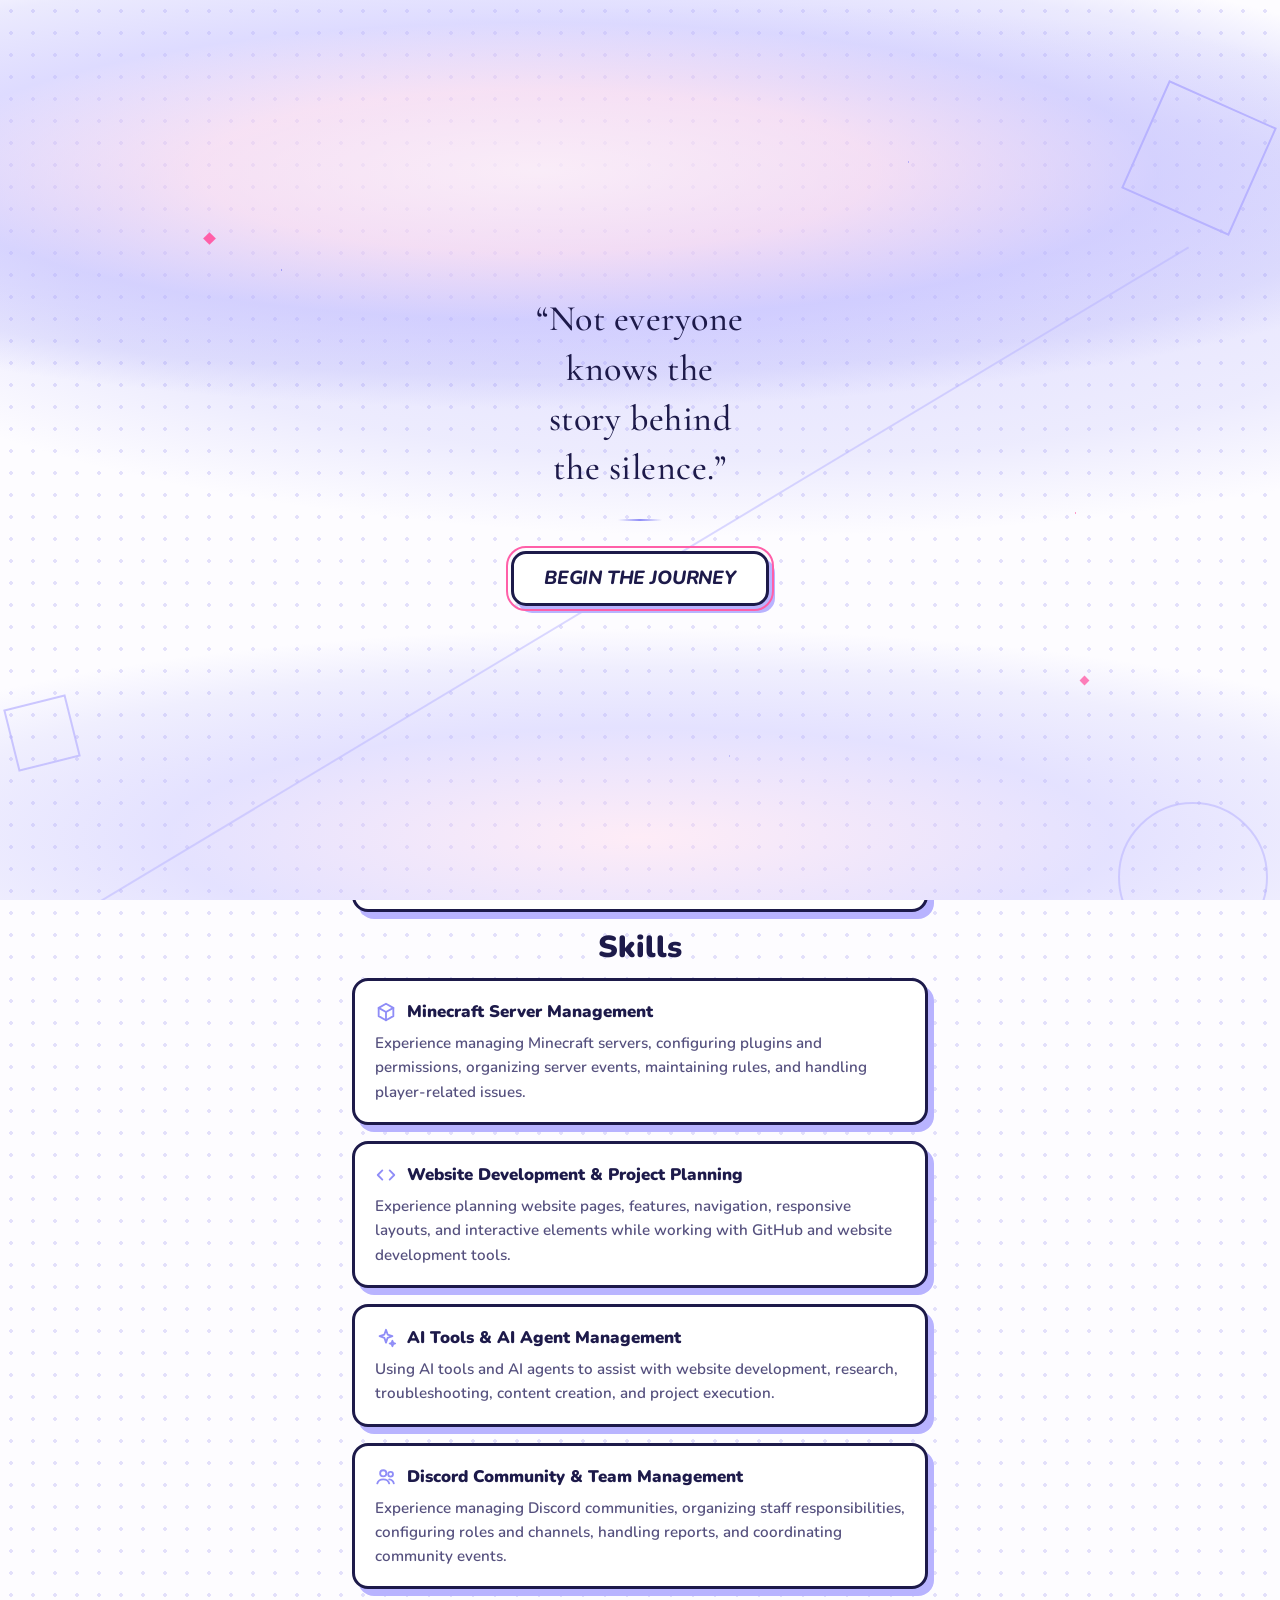
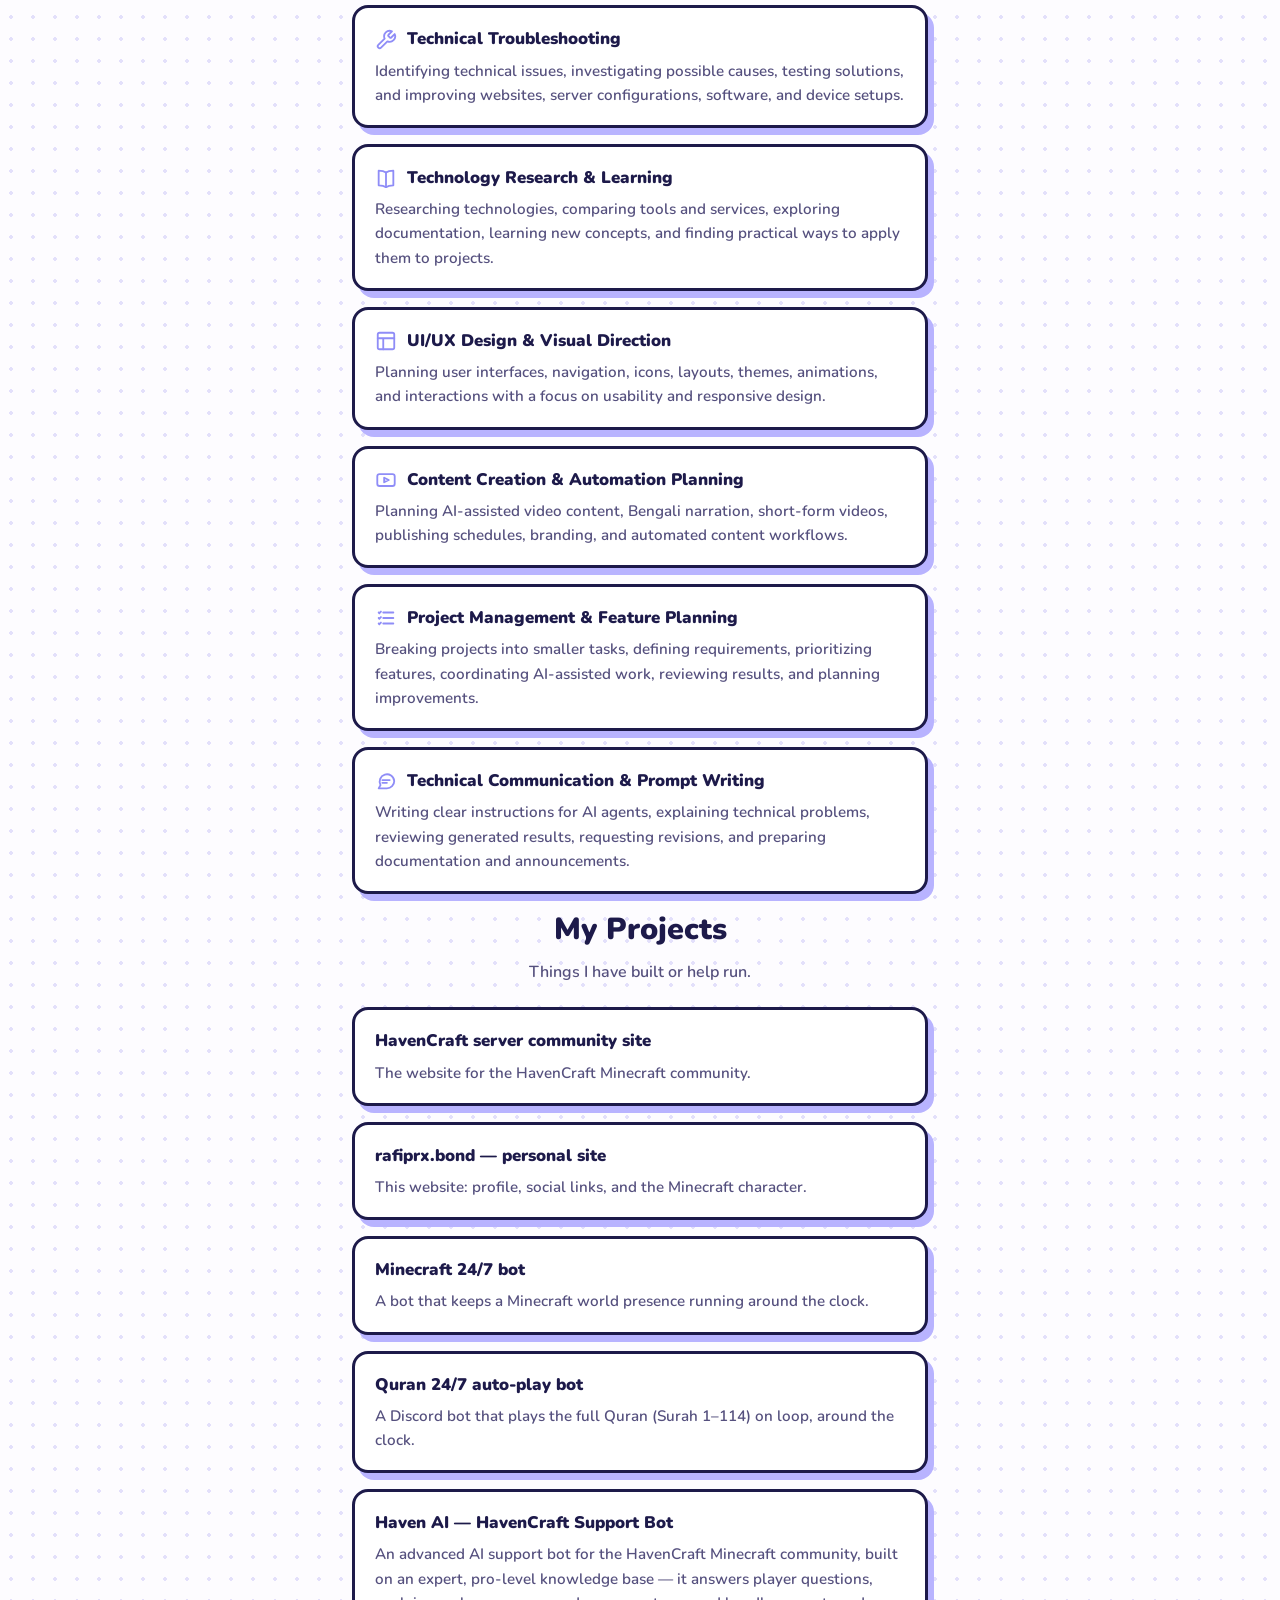
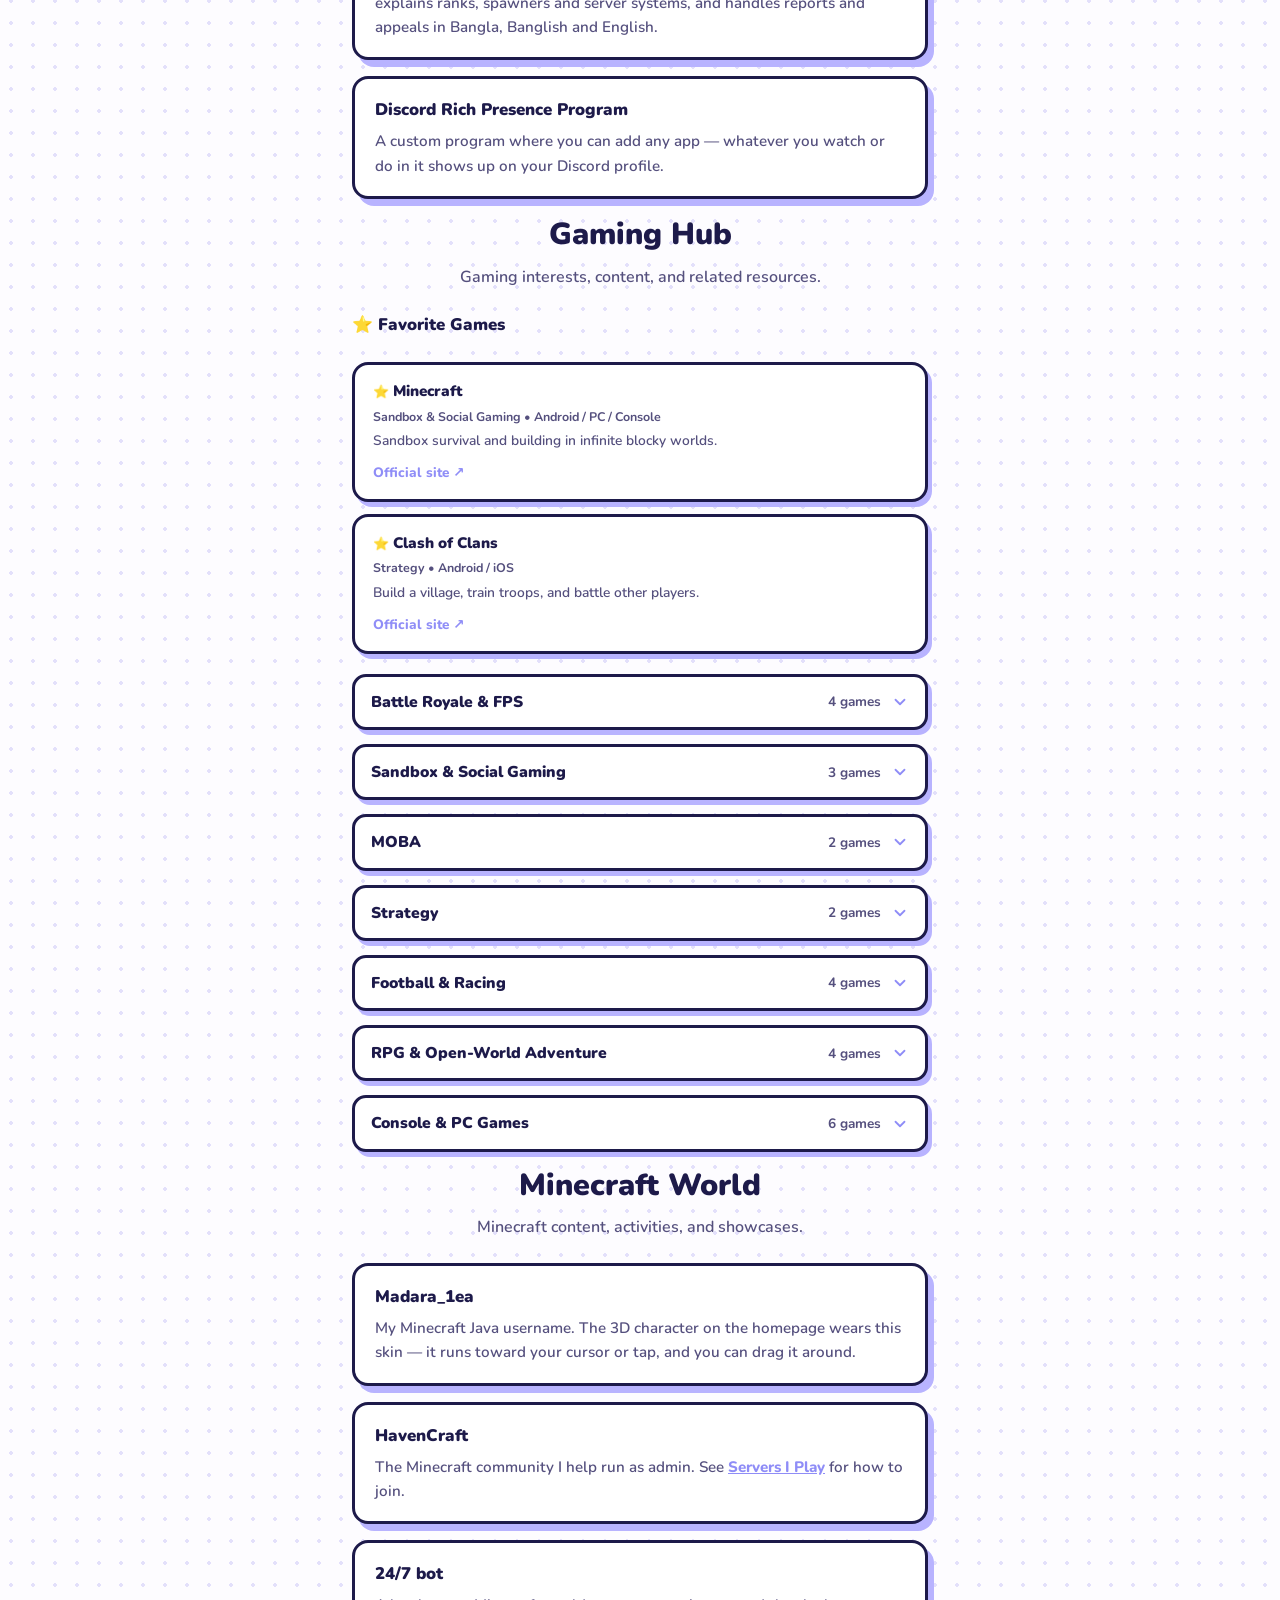
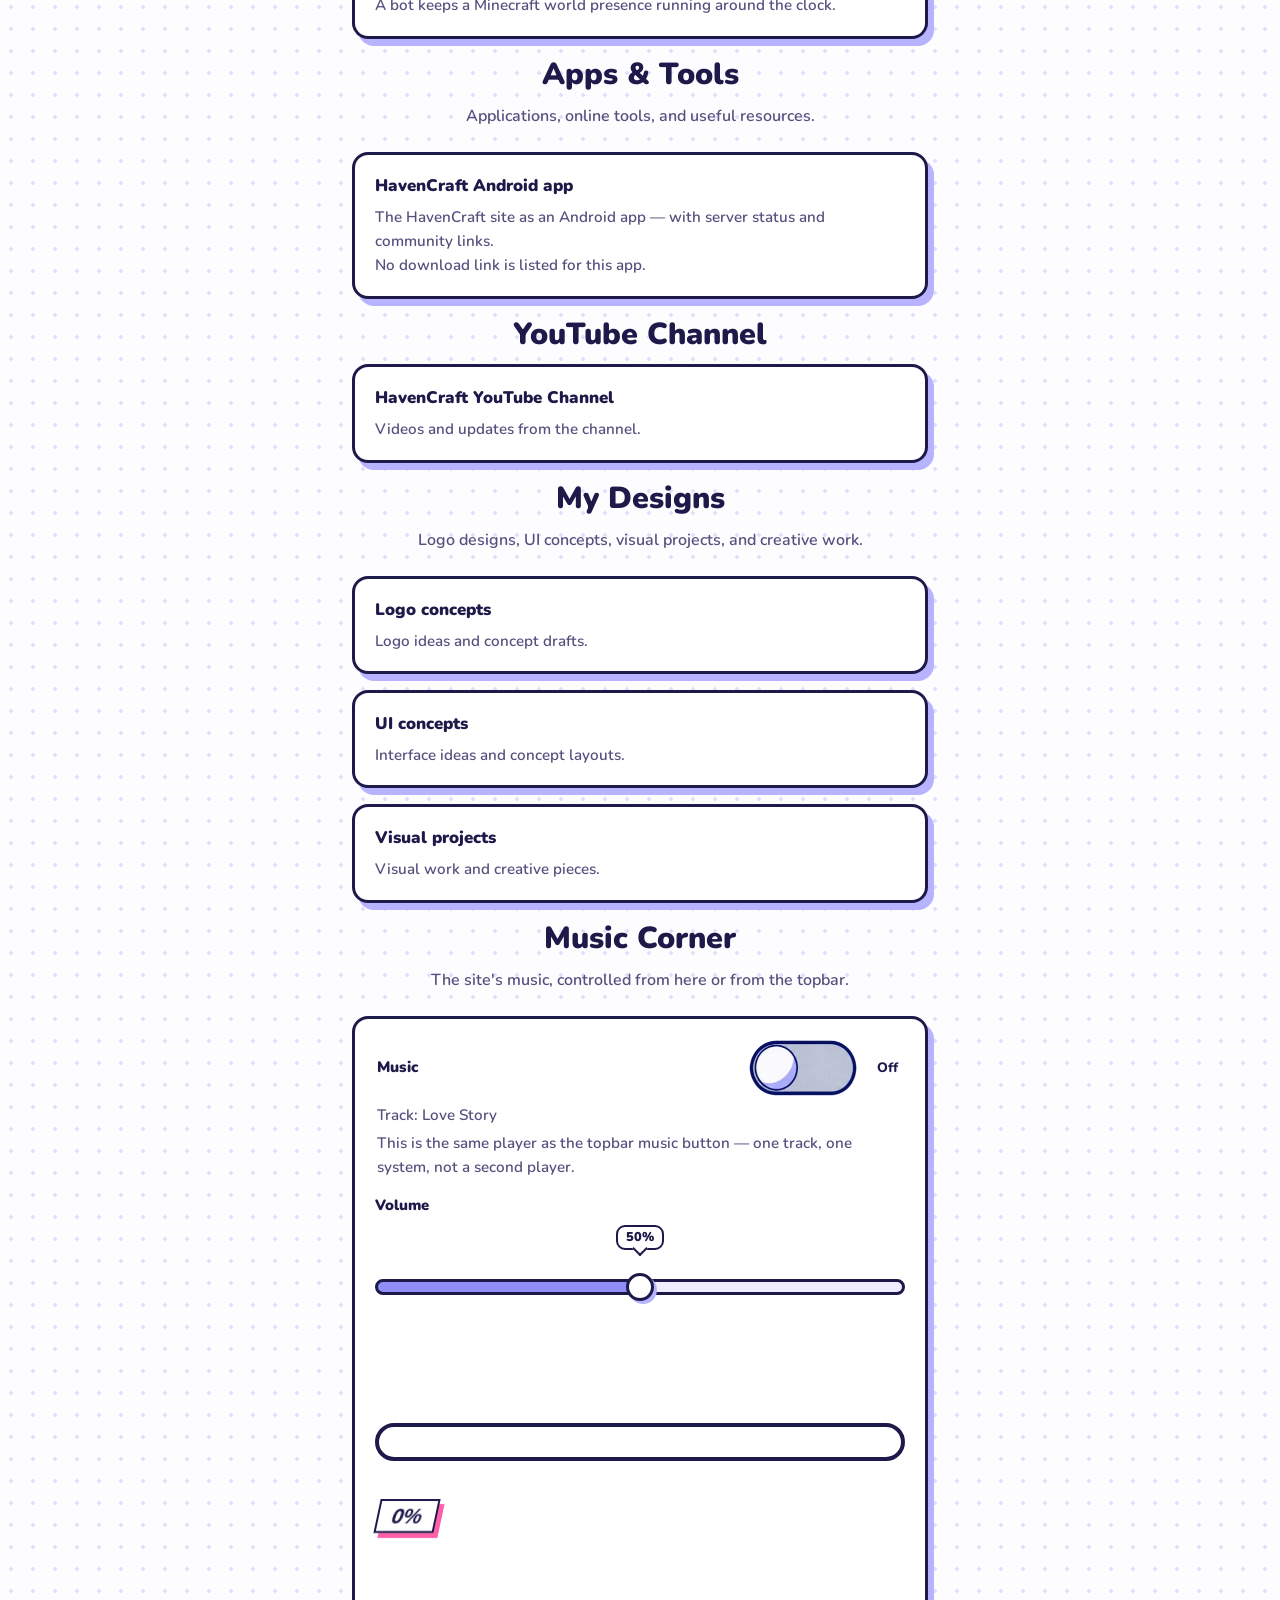
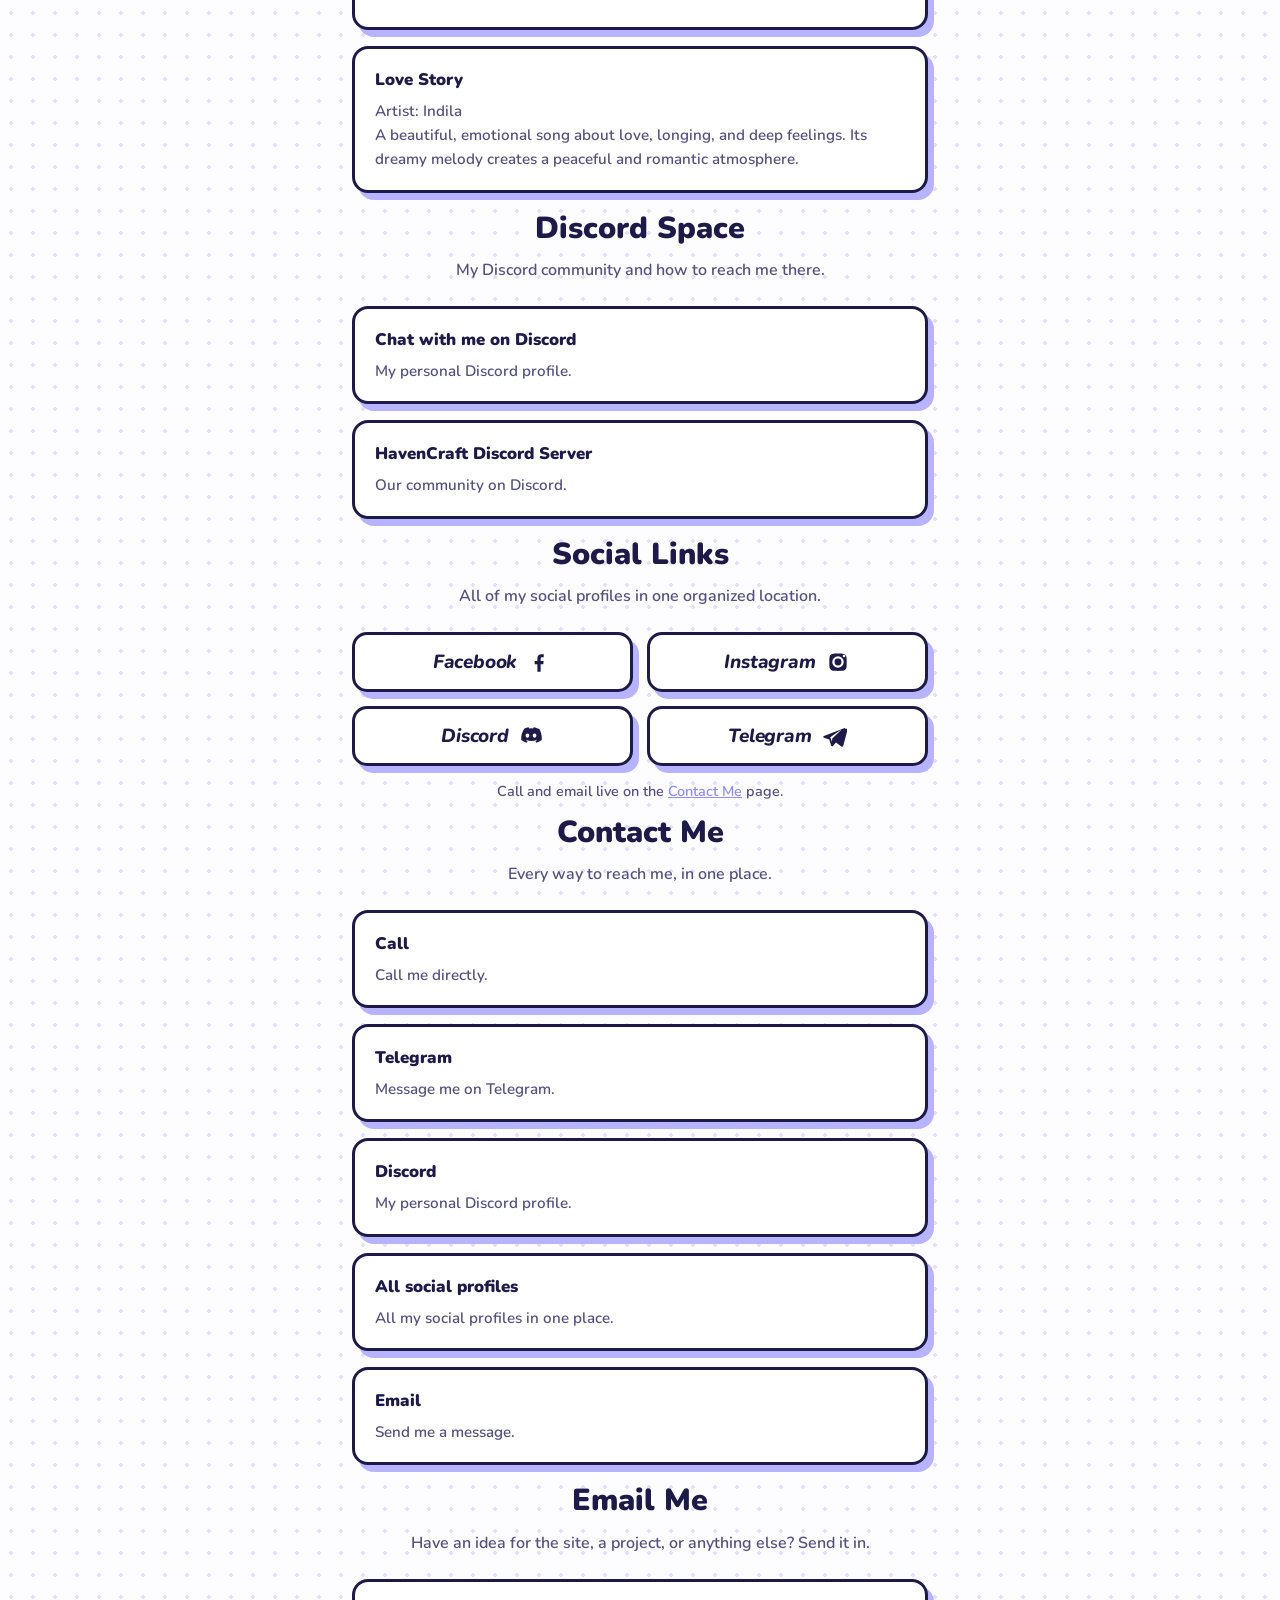
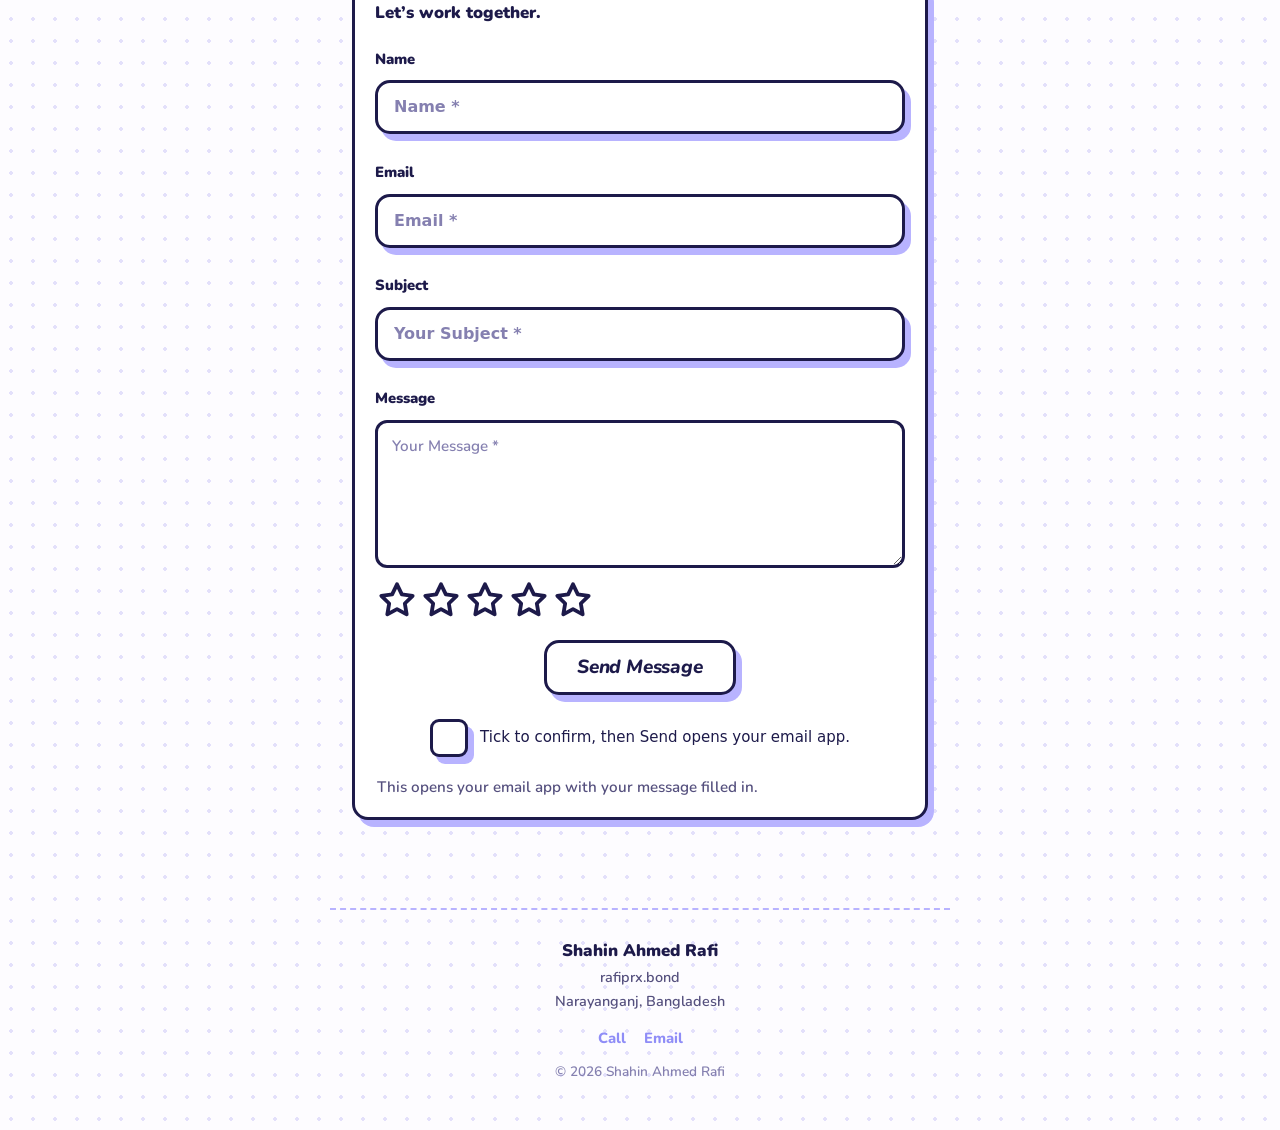
==== commit 86d5033e: "Add Discord Rich Presence Program project card" ====
--- a/index.html
+++ b/index.html
@@ -686,6 +686,10 @@
       <div class="dest-card">
         <h3>Haven AI — HavenCraft Support Bot</h3>
         <p>An advanced AI support bot for the HavenCraft Minecraft community, built on an expert, pro-level knowledge base — it answers player questions, explains ranks, spawners and server systems, and handles reports and appeals in Bangla, Banglish and English.</p>
+      </div>
+      <div class="dest-card">
+        <h3>Discord Rich Presence Program</h3>
+        <p>A custom program where you can add any app — whatever you watch or do in it shows up on your Discord profile.</p>
       </div>
     </section>
 
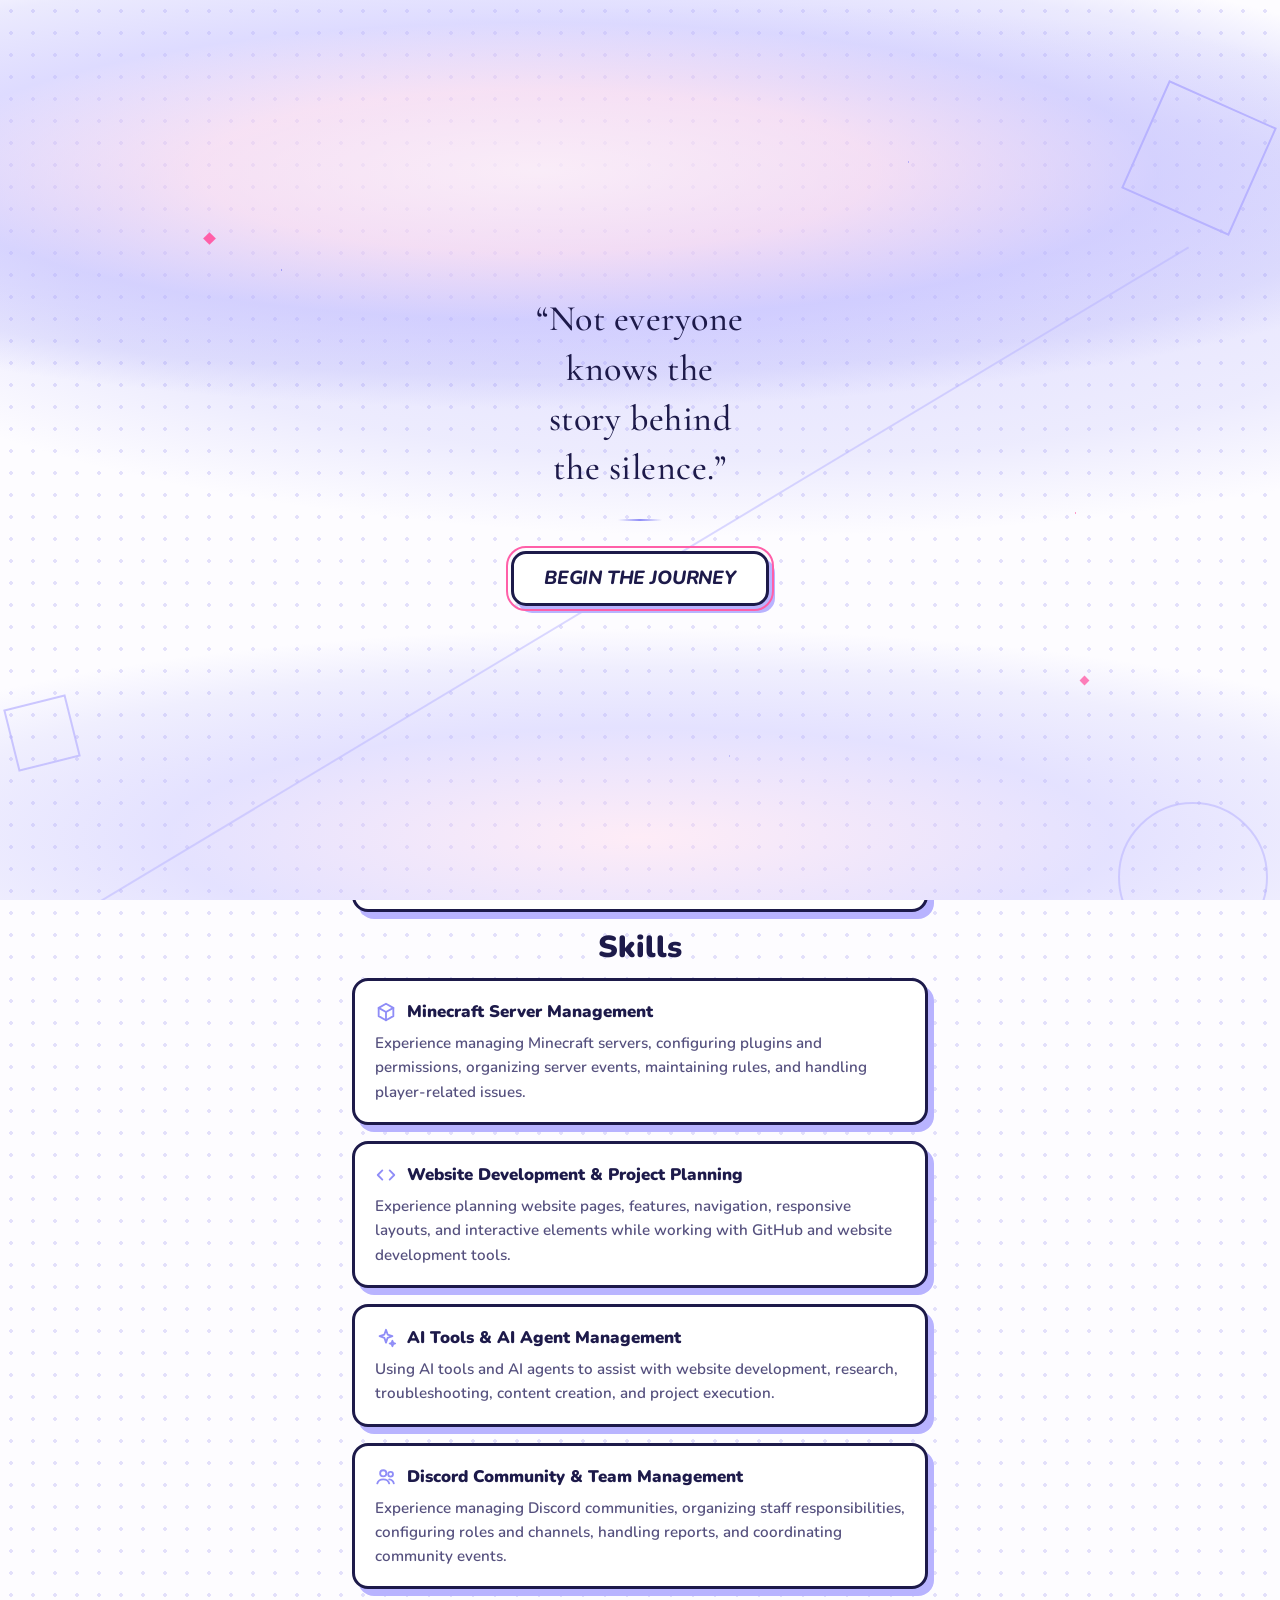
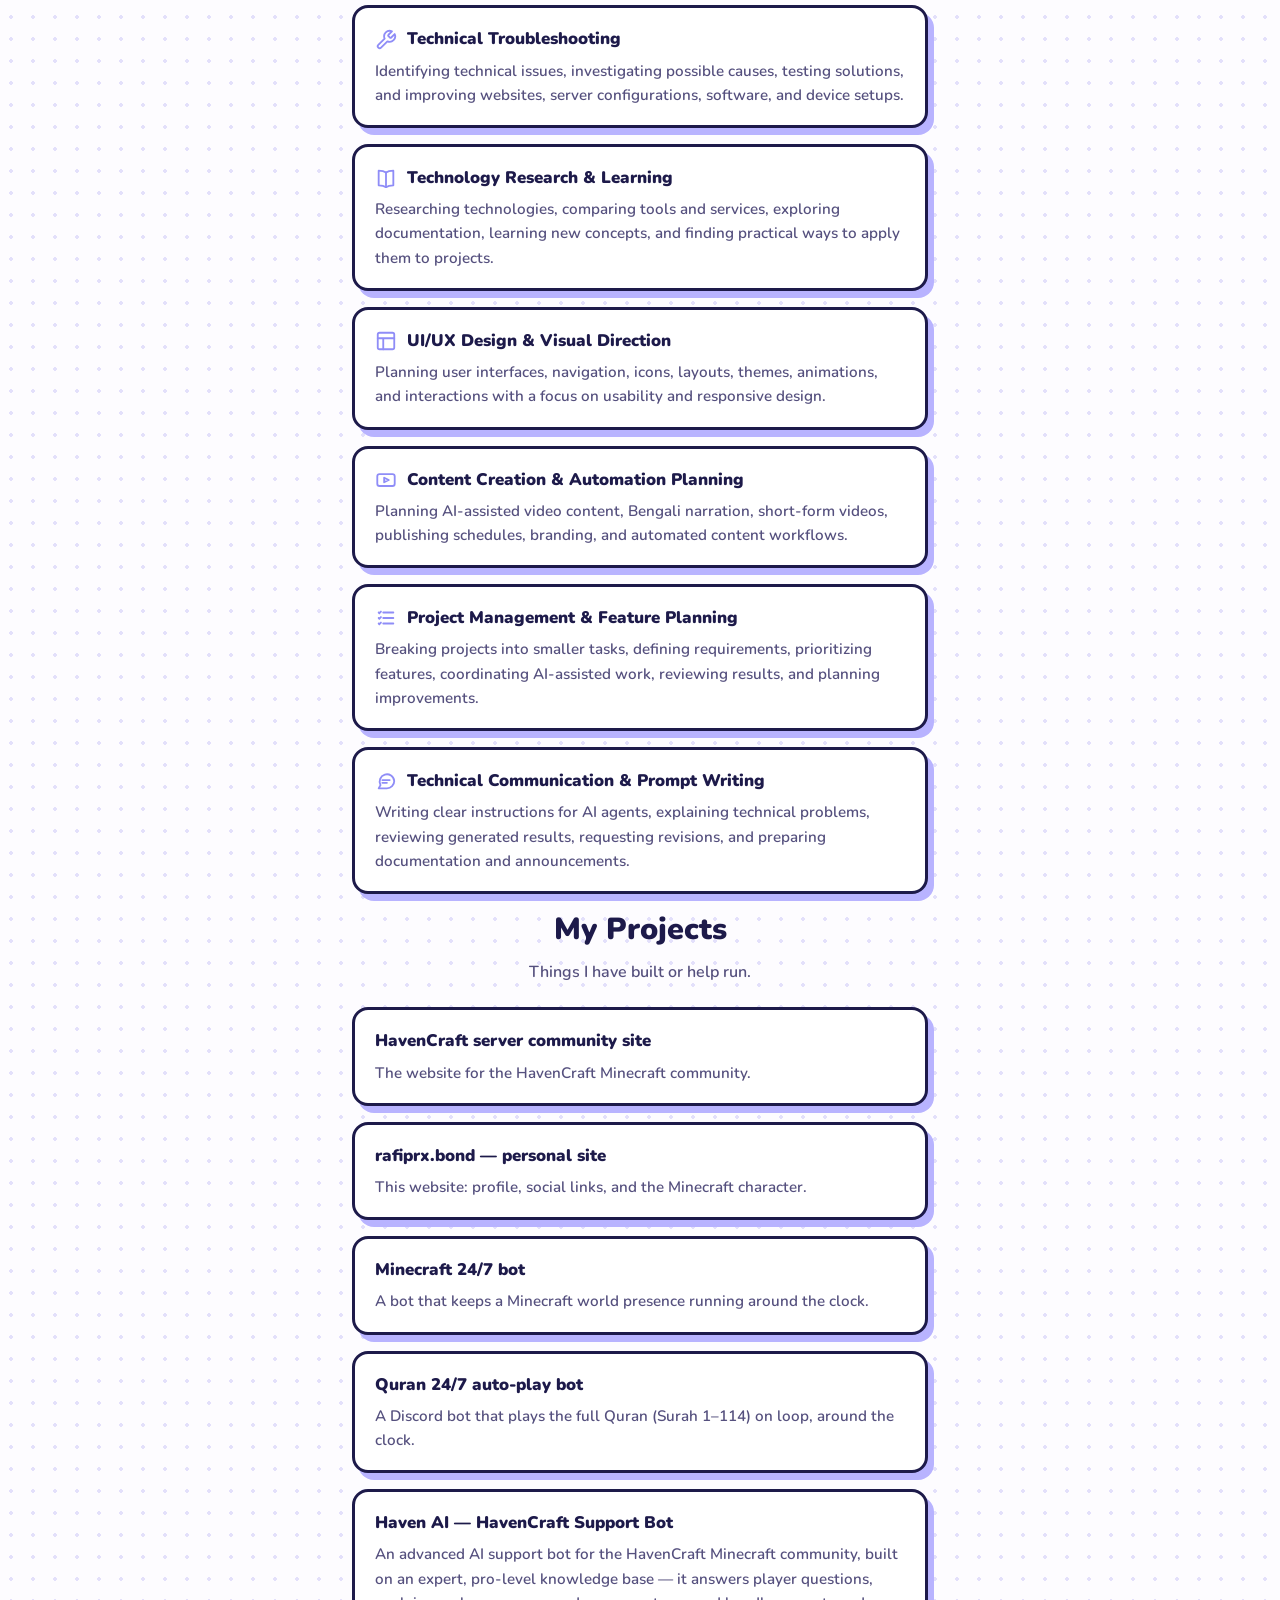
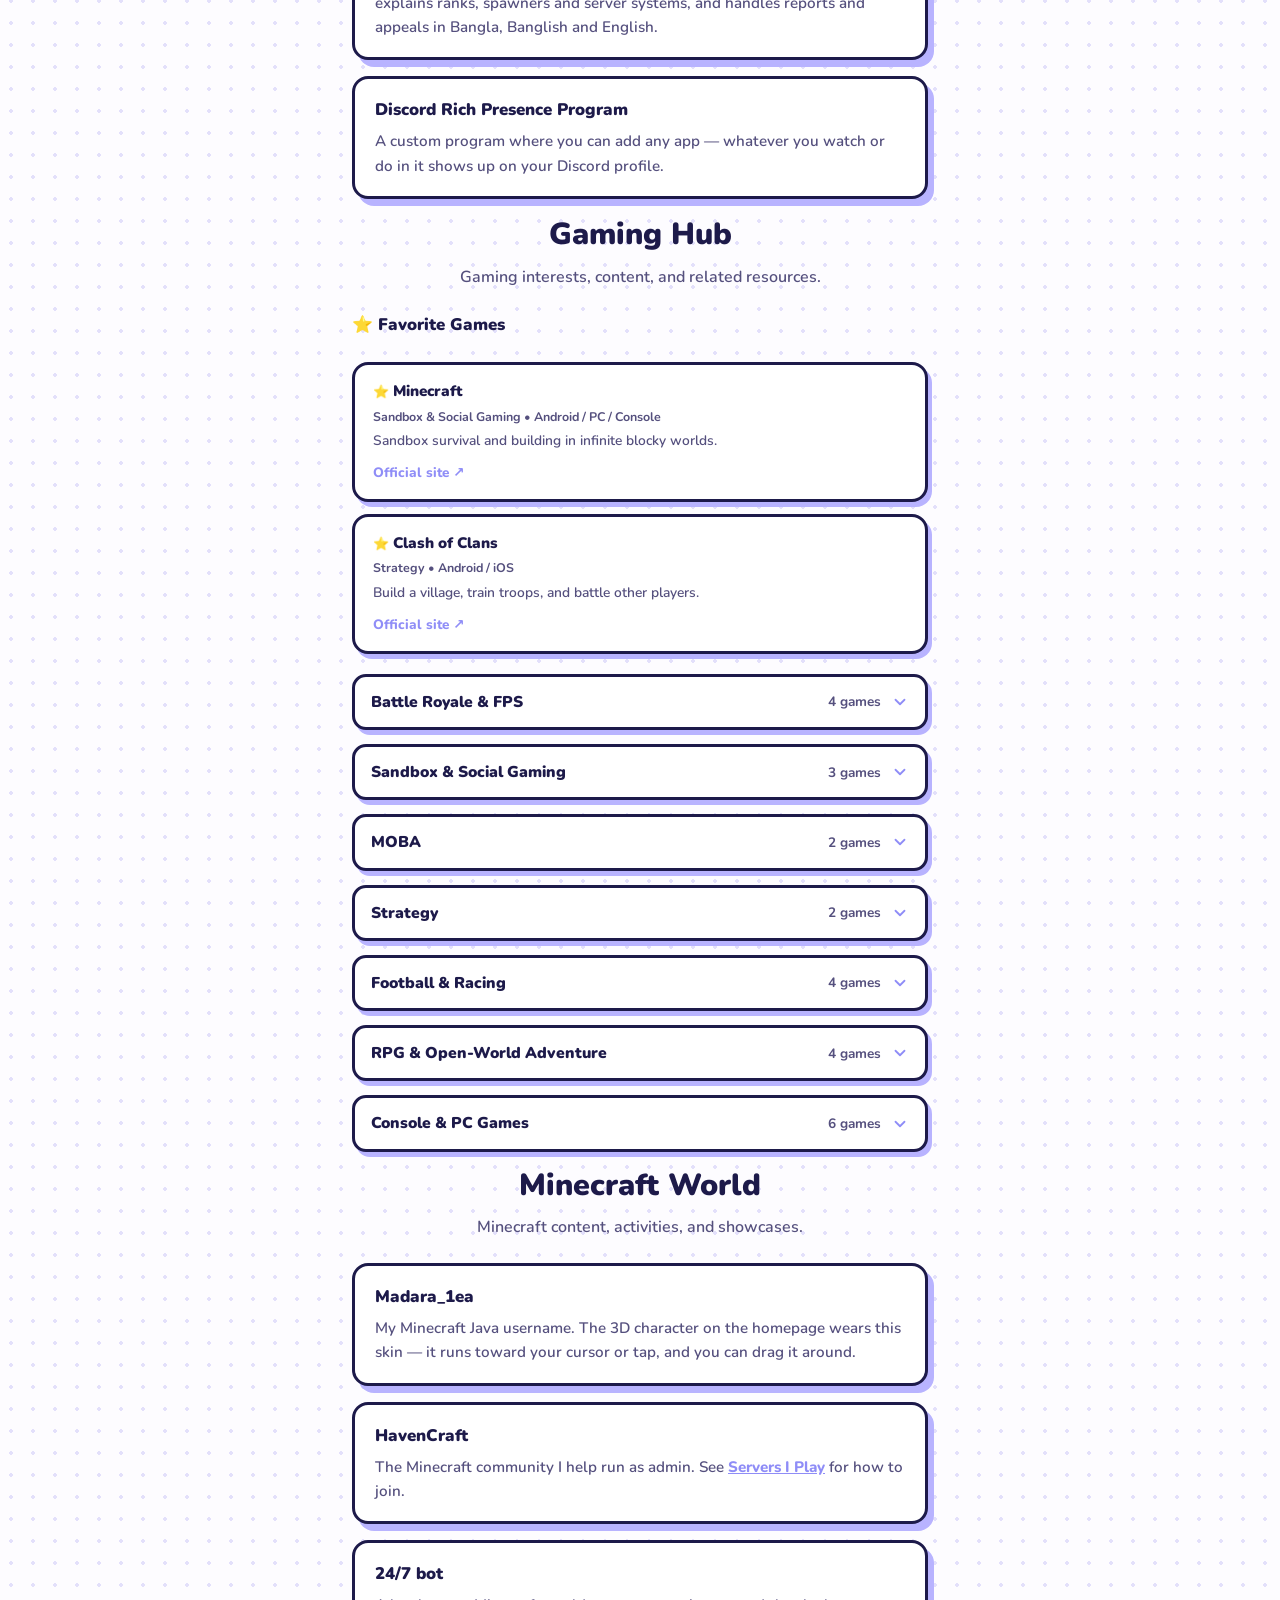
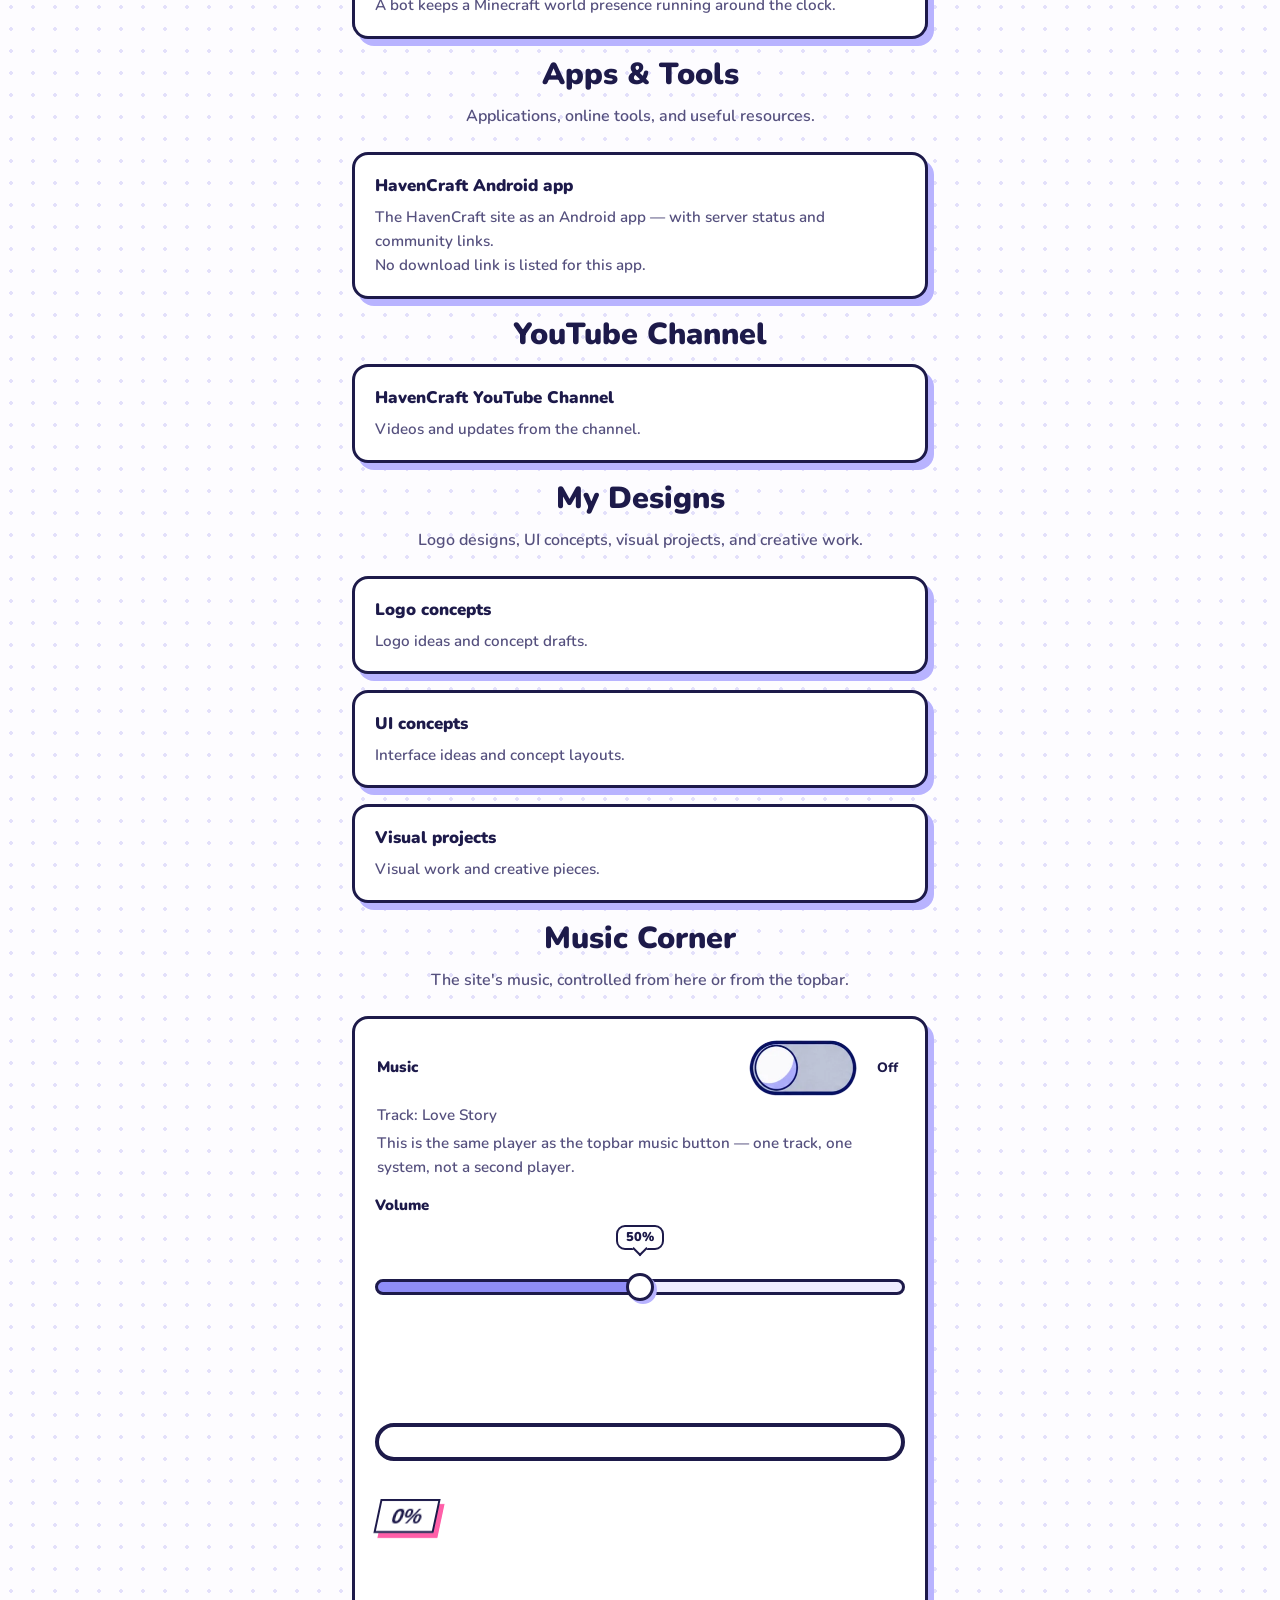
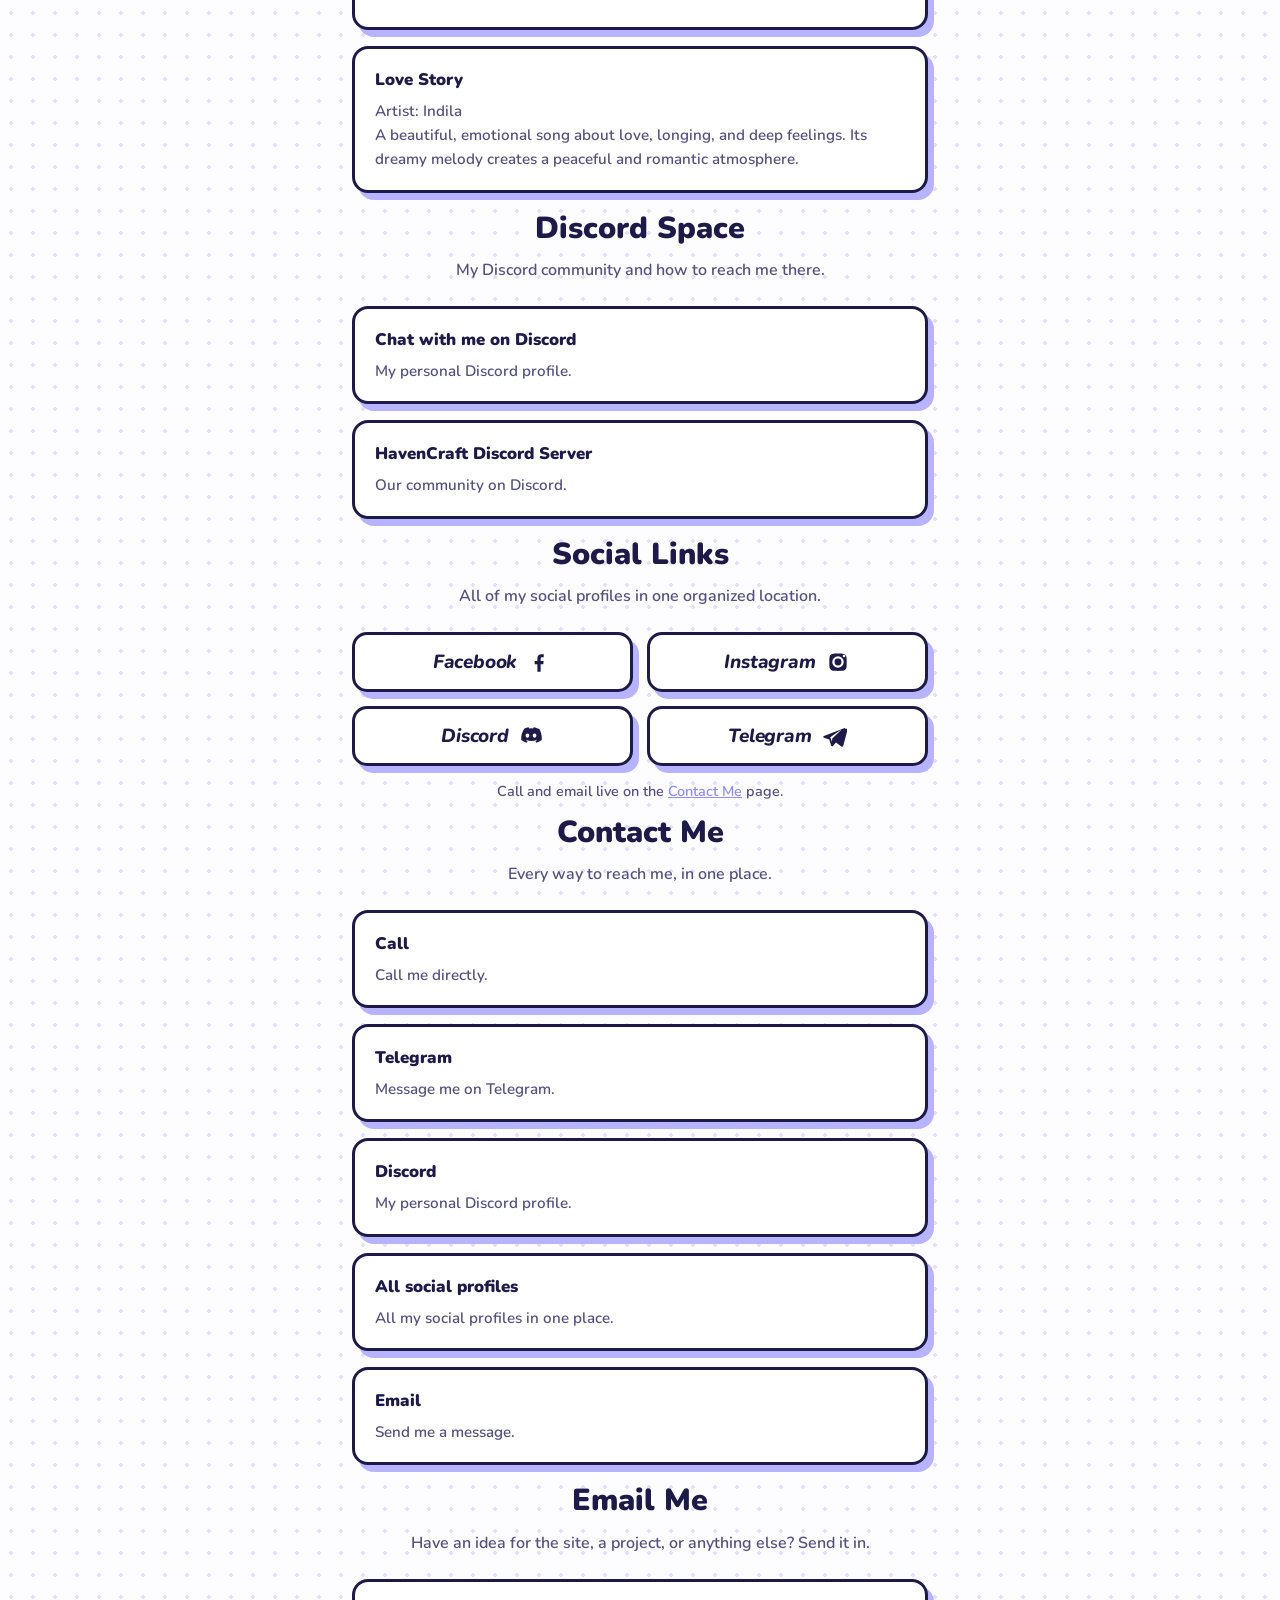
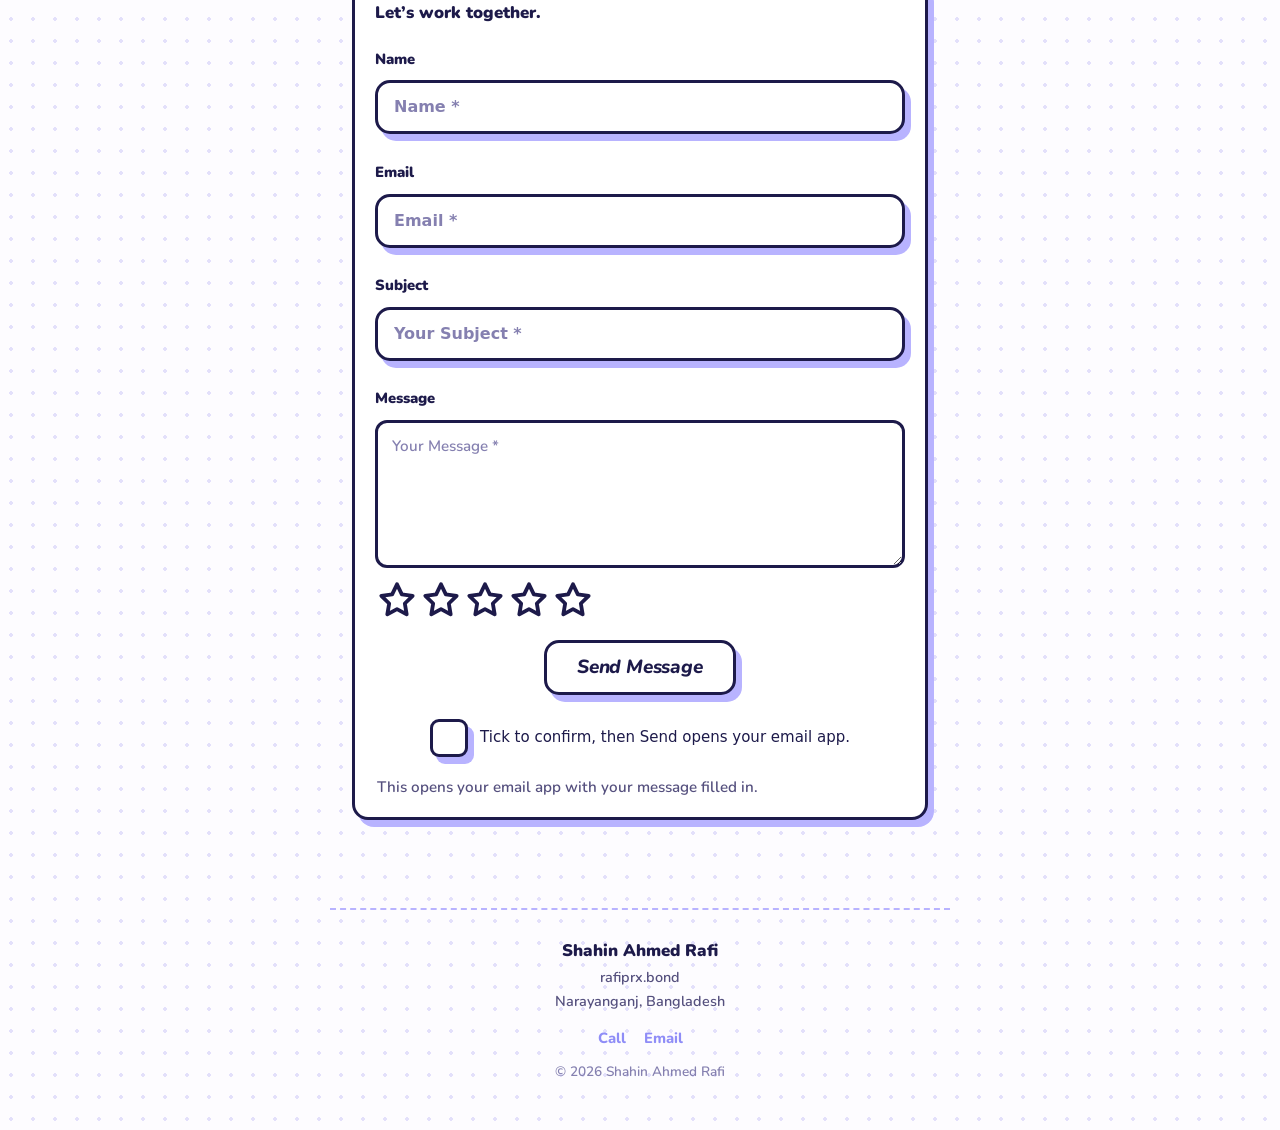
==== commit 26120c33: "Always open in Light theme: stop restoring saved theme on load" ====
--- a/index.html
+++ b/index.html
@@ -8,8 +8,10 @@
 <link rel="icon" href="data:,">
 <meta name="color-scheme" content="light dark">
 <script>
-/* Apply saved theme before first paint (default: light for first-time visitors) */
-(function(){try{var t=localStorage.getItem('rafiprx-theme');document.documentElement.setAttribute('data-theme',t==='dark'?'dark':'light');}catch(e){document.documentElement.setAttribute('data-theme','light');}})();
+/* Always open in Light theme on every fresh load — any previously saved
+   theme is ignored and cleared, so Dark never carries over to the next visit.
+   Switching to Dark still works for the current visit only. */
+(function(){try{localStorage.removeItem('rafiprx-theme');}catch(e){}document.documentElement.setAttribute('data-theme','light');})();
 </script>
 <script>
 /* Entry gate state before first paint: visitors who already entered in this
@@ -1050,7 +1052,7 @@
   }
   function setTheme(t){
     document.documentElement.setAttribute('data-theme', t);
-    store('rafiprx-theme', t);
+    /* Session-only: theme is NOT persisted, so the next fresh load always starts Light. */
     syncThemeControls();
   }
   themeGroups.forEach(function(g){
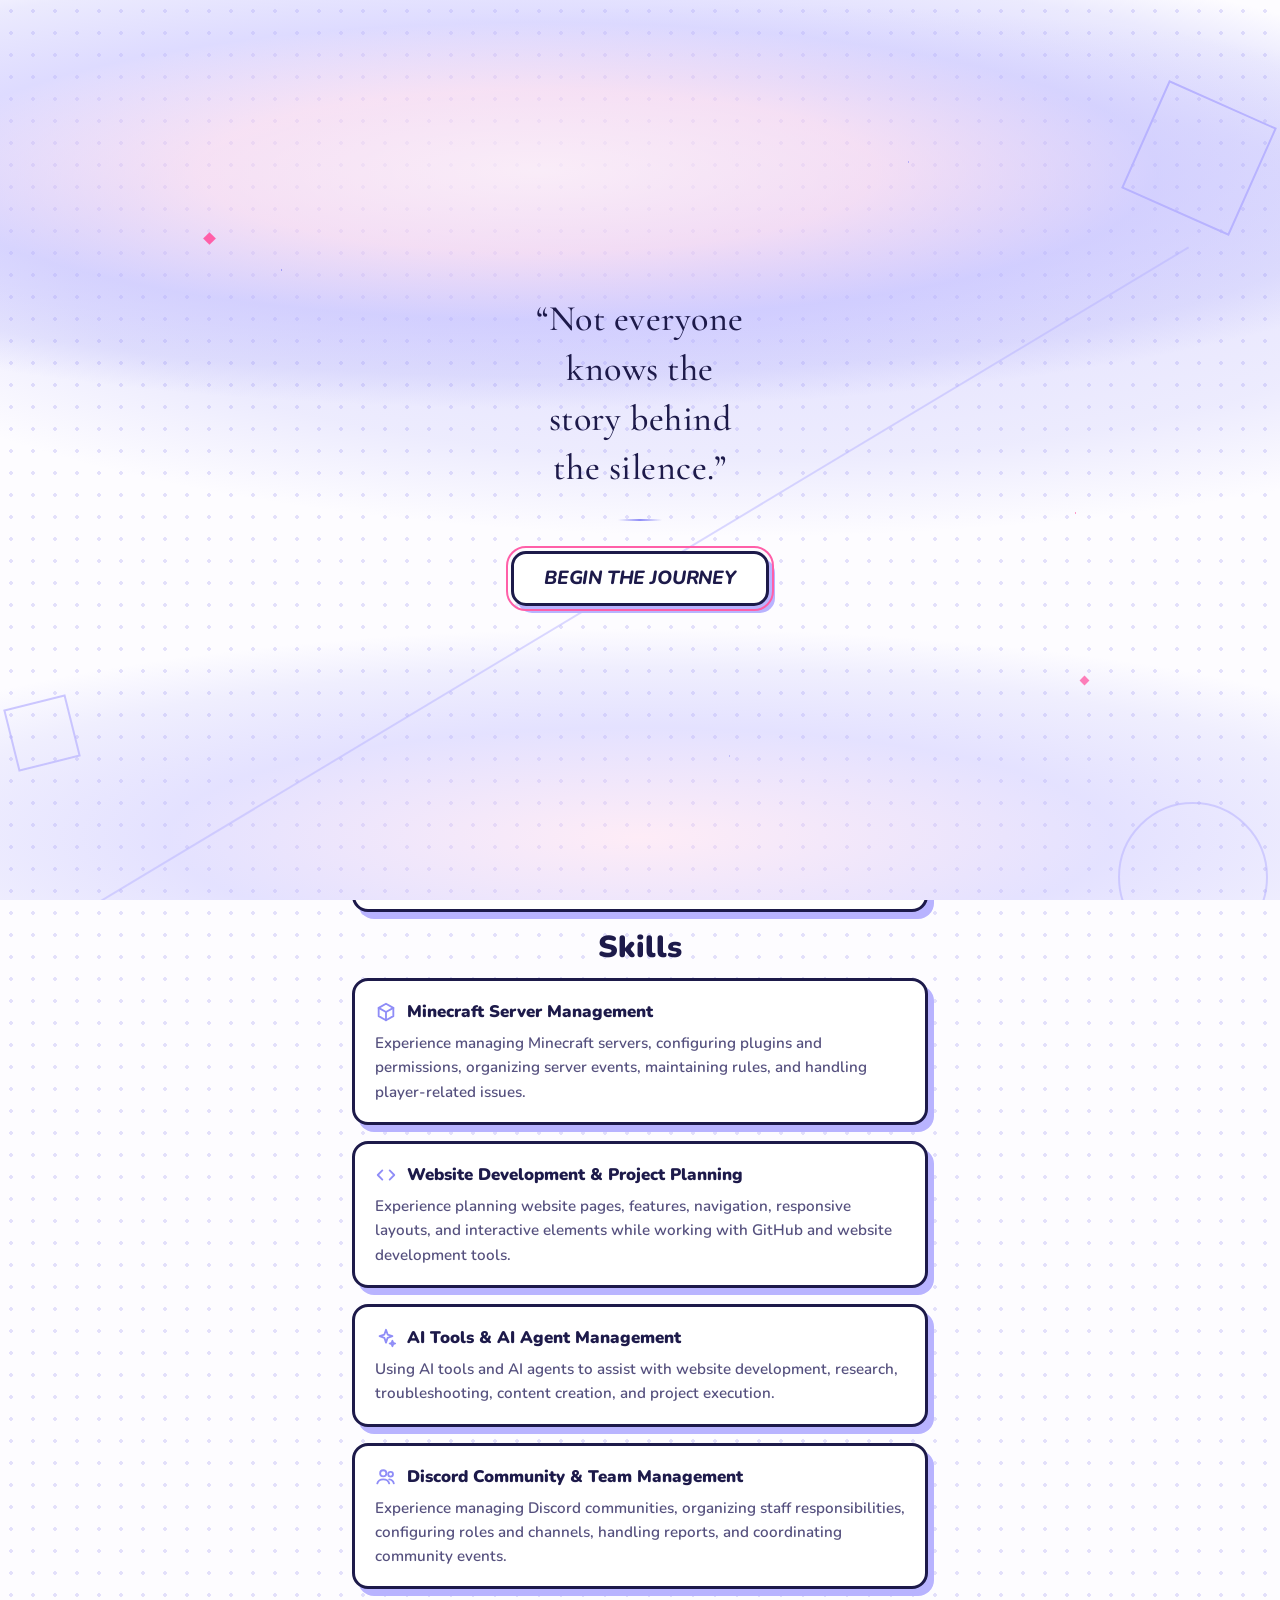
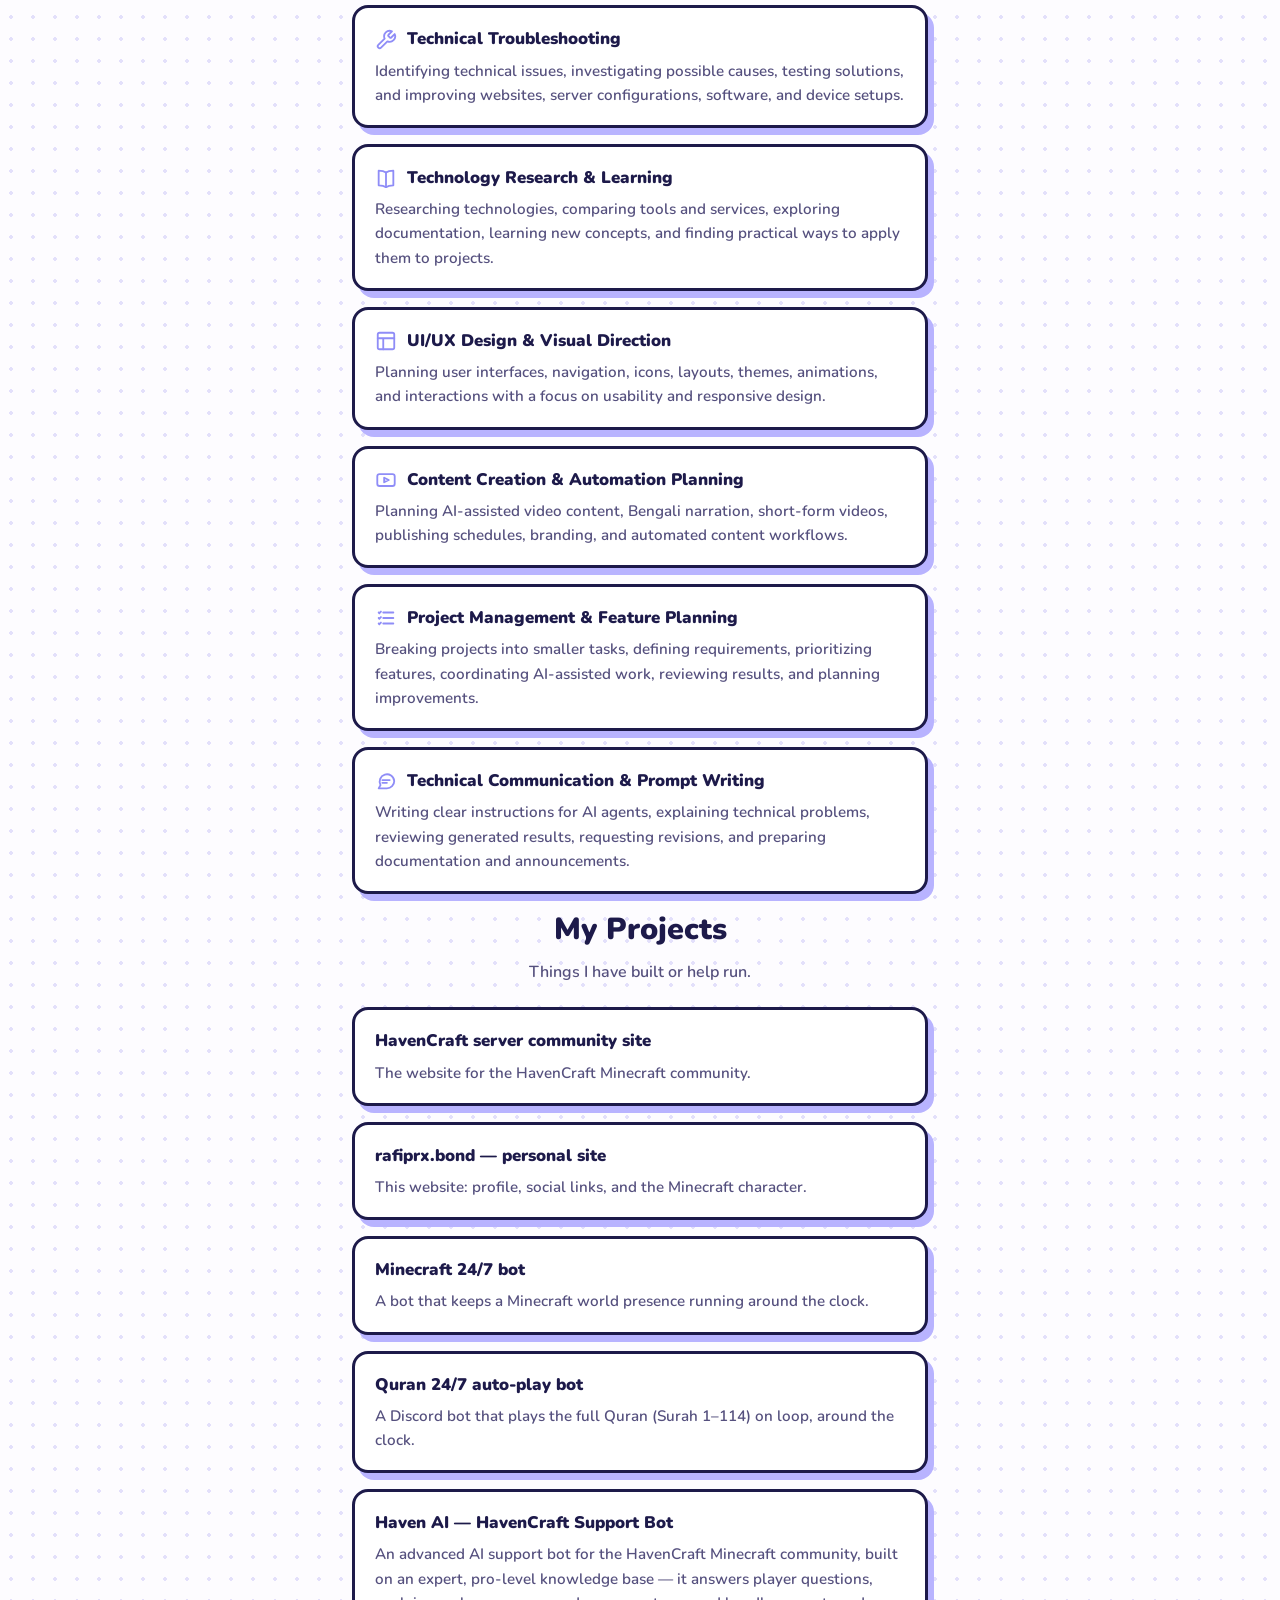
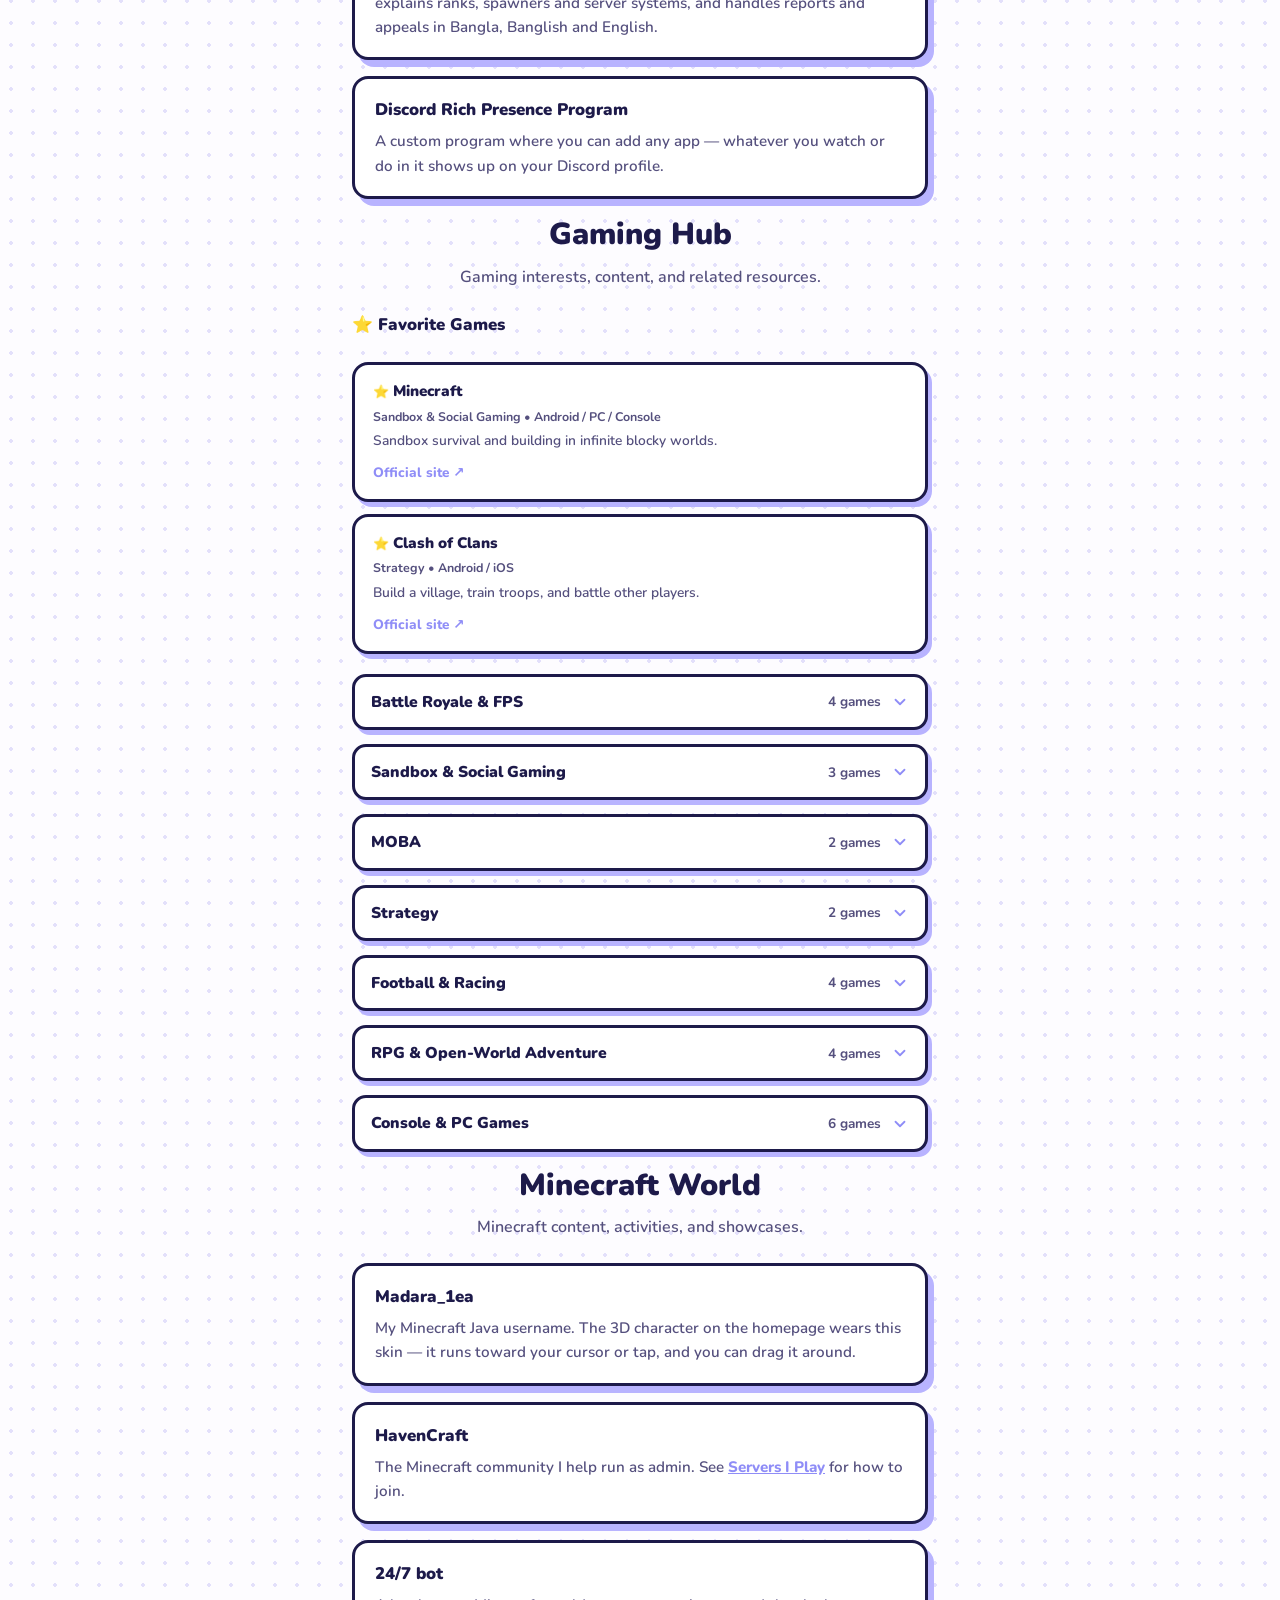
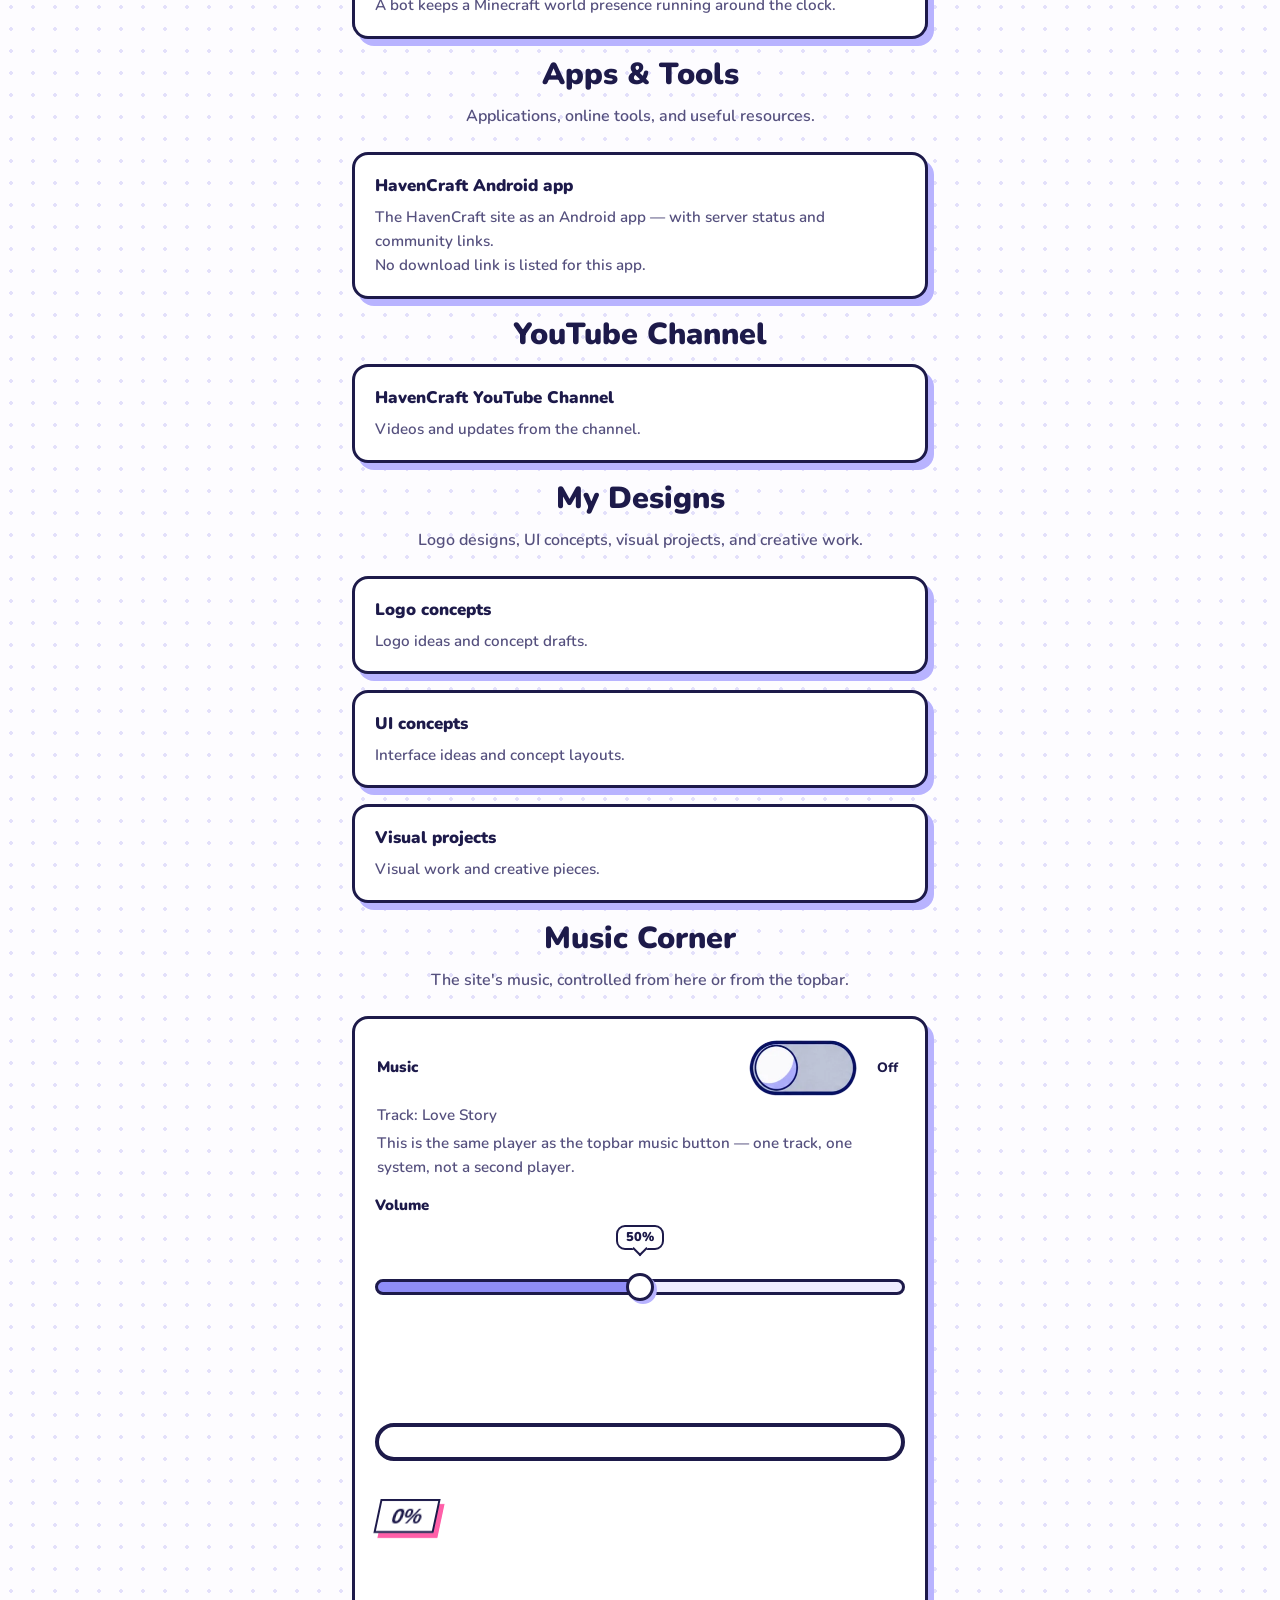
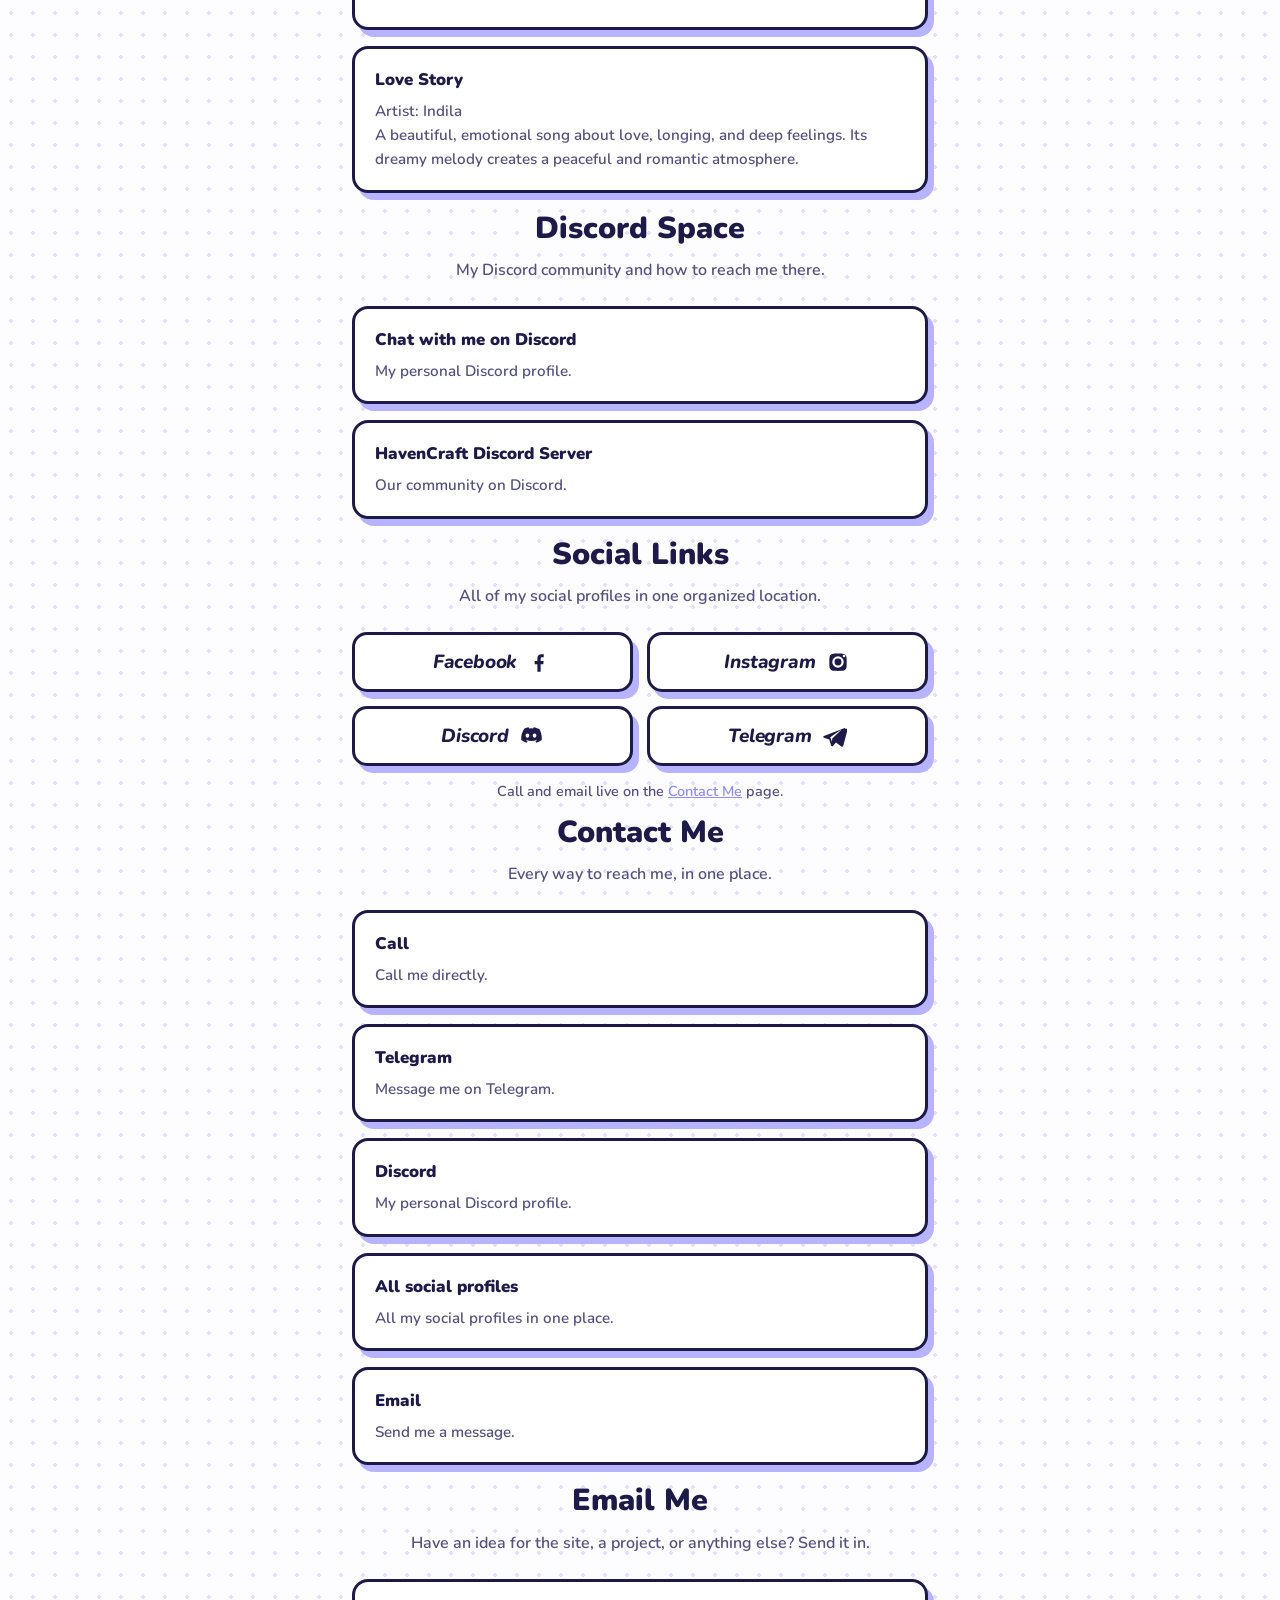
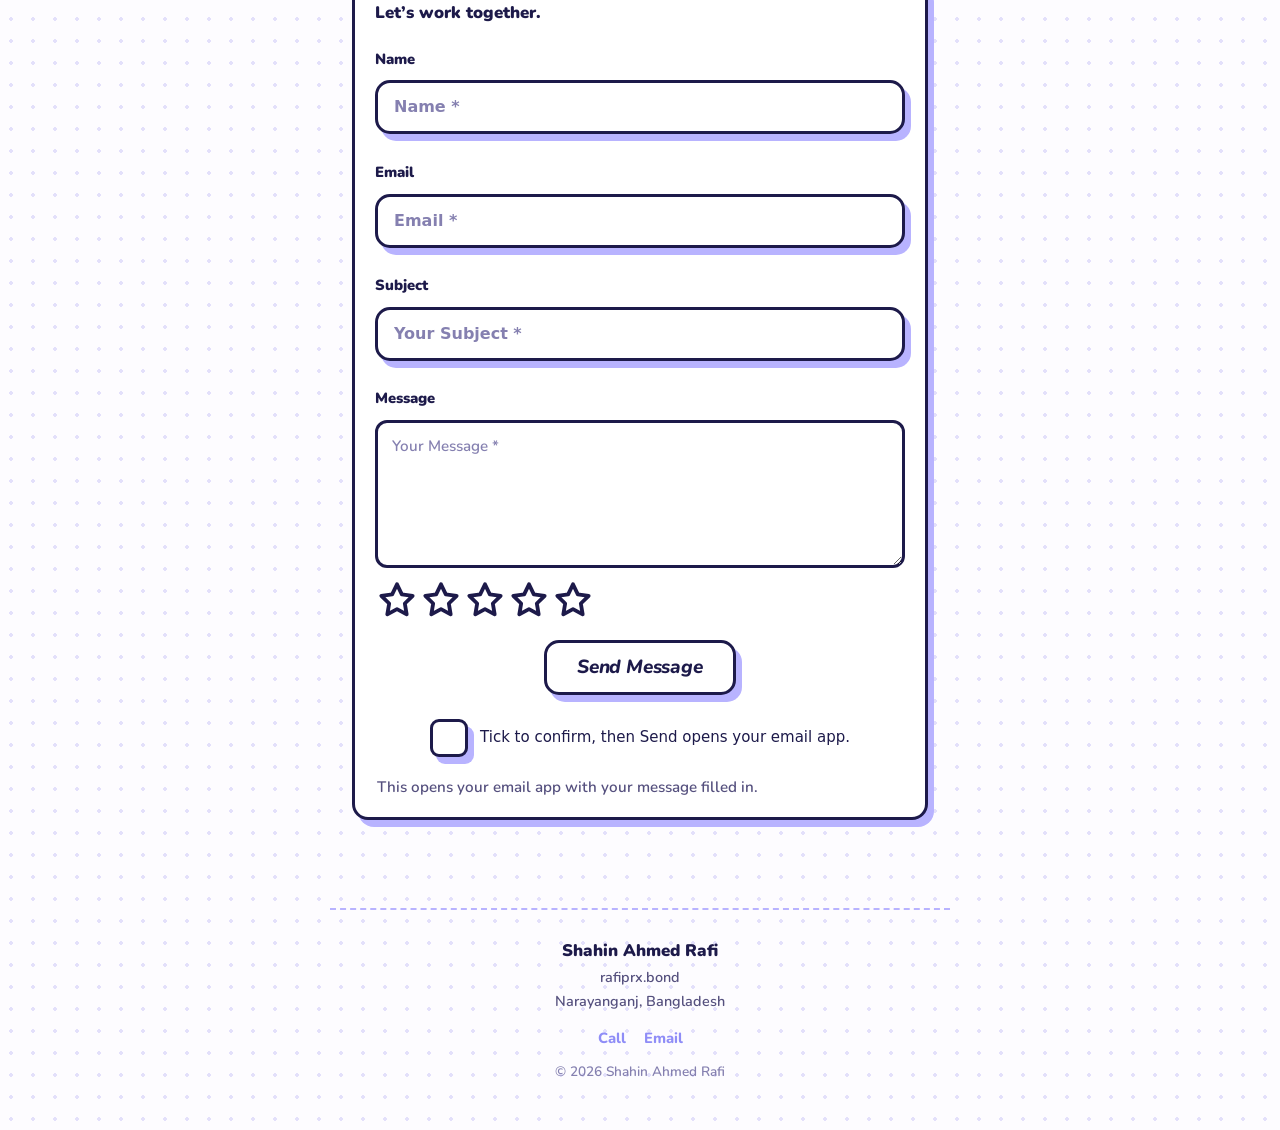
==== commit 88348189: "Restore grab-and-spin on the Minecraft character (drag rotates, no text selection)" ====
--- a/index.html
+++ b/index.html
@@ -110,12 +110,20 @@
      element fed the page's scrollable overflow in the phone WebView,
      opening a long empty void below the footer that grew as you scrolled.) */
   .char-layer{position:fixed;inset:0;overflow:hidden;pointer-events:none;z-index:40}
-  /* pointer-events:none — the character never blocks a tap, click, link or
-     form field underneath it; all pointer input is read at window level. */
+  /* The layer and wrapper stay pointer-events:none — roaming is driven by
+     window-level listeners and the character never blocks a tap, click,
+     link or form field underneath it. Only the canvas itself re-enables
+     pointer events, so a press that lands on the character's own small
+     displayed box (~78×100px) grabs the character instead of passing
+     through to the text below: drag to spin it (skinview3d OrbitControls).
+     touch-action:none makes a finger drag rotate rather than scroll, and
+     user-select / -webkit-touch-callout:none make sure pressing and
+     holding the character can never select or call out page text. */
   .skin-viewer{width:min(74vw,290px);height:372px;margin:0;position:absolute;left:0;top:0;transform-origin:0 0;pointer-events:none}
   .skin-viewer .skin-ph{position:absolute;left:50%;top:8%;transform:translateX(-50%);width:125px;height:125px;border-radius:22px;pointer-events:none;display:none;animation:phPulse 1.6s ease-in-out infinite}
   @keyframes phPulse{0%,100%{opacity:.55}50%{opacity:1}}
-  .skin-viewer canvas{width:100%;height:100%;display:block;border-radius:18px;pointer-events:none}
+  .skin-viewer canvas{width:100%;height:100%;display:block;border-radius:18px;pointer-events:auto;touch-action:none;user-select:none;-webkit-user-select:none;-webkit-touch-callout:none;cursor:grab}
+  .skin-viewer canvas:active{cursor:grabbing}
   .skin-note{color:var(--muted);font-size:.9rem;padding:24px 10px}
 
   h1{font-size:clamp(1.35rem,4.6vw,1.9rem);font-weight:900;line-height:1.3;letter-spacing:-.01em;margin:26px 0 30px}
@@ -564,7 +572,7 @@
         <div class="char-layer" id="charLayer">
           <div class="skin-viewer" id="skinViewer">
             <img id="skinPlaceholder" class="skin-ph" src="assets/avatar.png" alt="" aria-hidden="true" onerror="this.style.display='none'">
-            <canvas id="skinCanvas" role="img" aria-label="3D Minecraft avatar for alxxq. It stands in the hero, runs after your cursor on desktop, and runs to wherever you tap on a phone."></canvas>
+            <canvas id="skinCanvas" role="img" aria-label="3D Minecraft avatar for alxxq. It stands in the hero, runs after your cursor on desktop, and runs to wherever you tap on a phone. Drag the character itself to spin it around."></canvas>
             <p id="skinNote" class="skin-note" hidden>3D avatar could not load. Minecraft username: <strong>alxxq</strong></p>
           </div>
         </div>
@@ -1287,29 +1295,50 @@
        viewer when a destination route hides the character wrapper */
     wrap._rafiViewer = viewer;
 
-    /* The character is pointer-events:none (CSS), so the viewer controls
-       can never receive input — they stay configured but inert, and every
-       tap/click passes straight through to the page underneath. Movement
-       is driven entirely by window-level pointer listeners (see
-       setupCharacter). Auto-rotate stays off. */
+    /* Grab-and-spin: the canvas (and only the canvas) accepts pointer
+       events, so the viewer's OrbitControls receive drags that land on
+       the character itself — drag horizontally to spin it, with a little
+       pitch from vertical drags. Everything else still passes straight
+       through to the page underneath, and roaming movement is driven by
+       window-level pointer listeners (see setupCharacter). Auto-rotate
+       stays off; pan and zoom stay disabled so a drag can only rotate. */
     viewer.autoRotate = false;
     if (viewer.controls) {
       viewer.controls.enablePan = false;
       viewer.controls.enableZoom = false;
+      viewer.controls.enableRotate = true;
       viewer.controls.autoRotate = false;
       viewer.controls.minPolarAngle = 1.0;
       viewer.controls.maxPolarAngle = 2.1;
     }
-    canvas.style.touchAction = 'pan-y';
+    /* OrbitControls sets this too; state it explicitly so no other rule
+       re-opens page scroll or text selection from a character drag. */
+    canvas.style.touchAction = 'none';
+
+    /* Drag state shared with setupCharacter: while the visitor is
+       spinning the character, roaming pauses; on release the camera
+       keeps its new angle (the character keeps its new facing) and the
+       normal idle/run behaviour resumes. preventDefault on the press
+       (plus the canvas CSS) guarantees a grab can never start a text
+       selection, even as the pointer moves off the character mid-drag. */
+    var charDrag = { active: false };
+    canvas.addEventListener('pointerdown', function(e){
+      charDrag.active = true;
+      e.preventDefault();
+    });
+    canvas.addEventListener('contextmenu', function(e){ e.preventDefault(); });
+    window.addEventListener('pointerup', function(){ charDrag.active = false; }, { passive: true });
+    window.addEventListener('pointercancel', function(){ charDrag.active = false; }, { passive: true });
 
     viewer.loadSkin(SKIN_URL, { model: 'auto-detect' })
       .then(function(){ skinReady = true; if (skinPh) skinPh.style.display = 'none'; })
       .catch(function(){ showFallback(); });
 
     /* ---- Character movement + head tracking ----
-       The viewer is a fixed overlay displayed at 27% scale (~100px tall)
-       with pointer-events:none: it runs after the pointer and never blocks
-       a tap, click, link or form field. On desktop it follows the mouse
+       The viewer is a fixed overlay displayed at 27% scale (~100px tall).
+       Its layer stays pointer-events:none — only the canvas takes input,
+       for grab-and-spin drags — so the character runs after the pointer
+       and never blocks a tap, click, link or form field. On desktop it follows the mouse
        live; on touch screens it runs to the last tap point and stands
        there. Before the first pointer interaction it stands idle beside
        the hero name (gentle bob, head tracking the pointer). While
@@ -1465,8 +1494,9 @@
           var sc = spacerCenter();
           pos.x = sc.x; pos.y = sc.y;
           place(pos.x, pos.y);
-        } else if (typing) {
-          /* paused while the visitor writes: stand still, keep facing */
+        } else if (typing || charDrag.active) {
+          /* paused while the visitor writes, or while they are holding
+             the character to spin it: stand still, keep facing */
           place(pos.x, pos.y);
         } else {
           var pc = clampTarget(pos.x, pos.y);
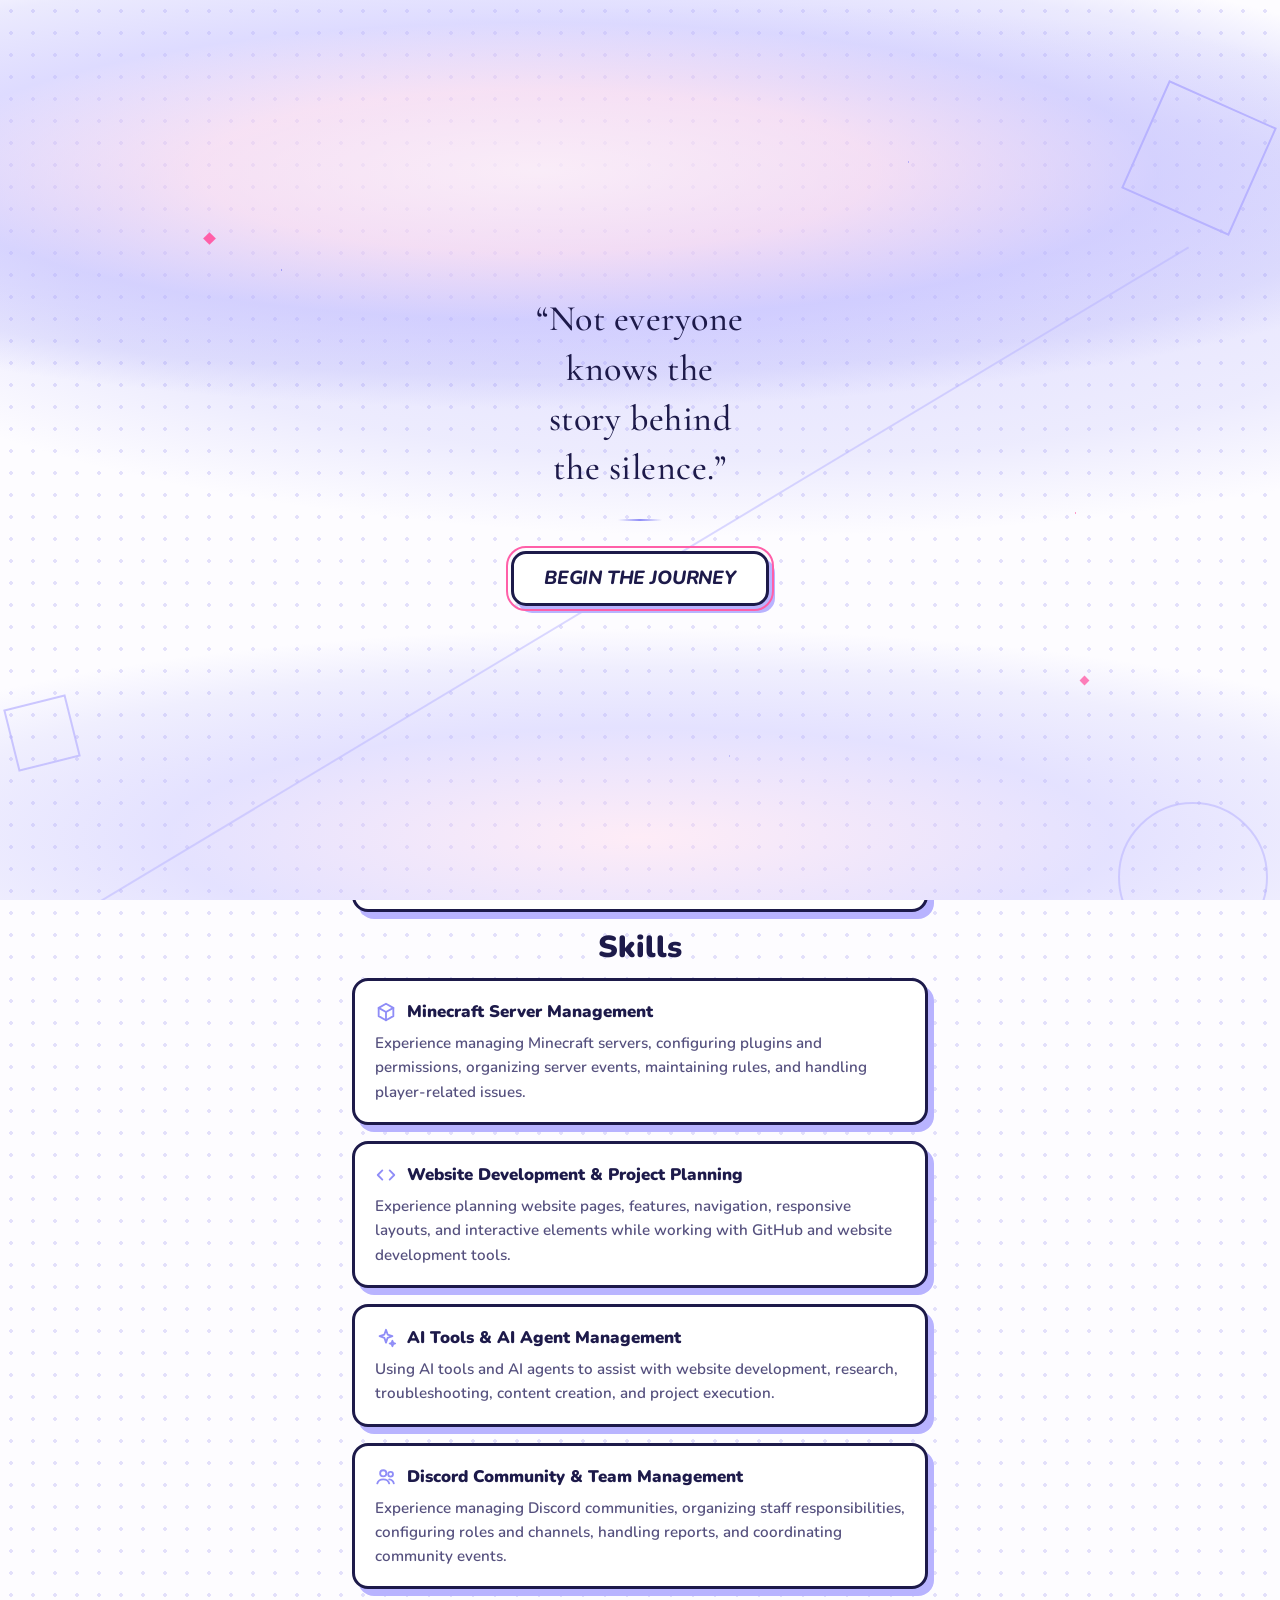
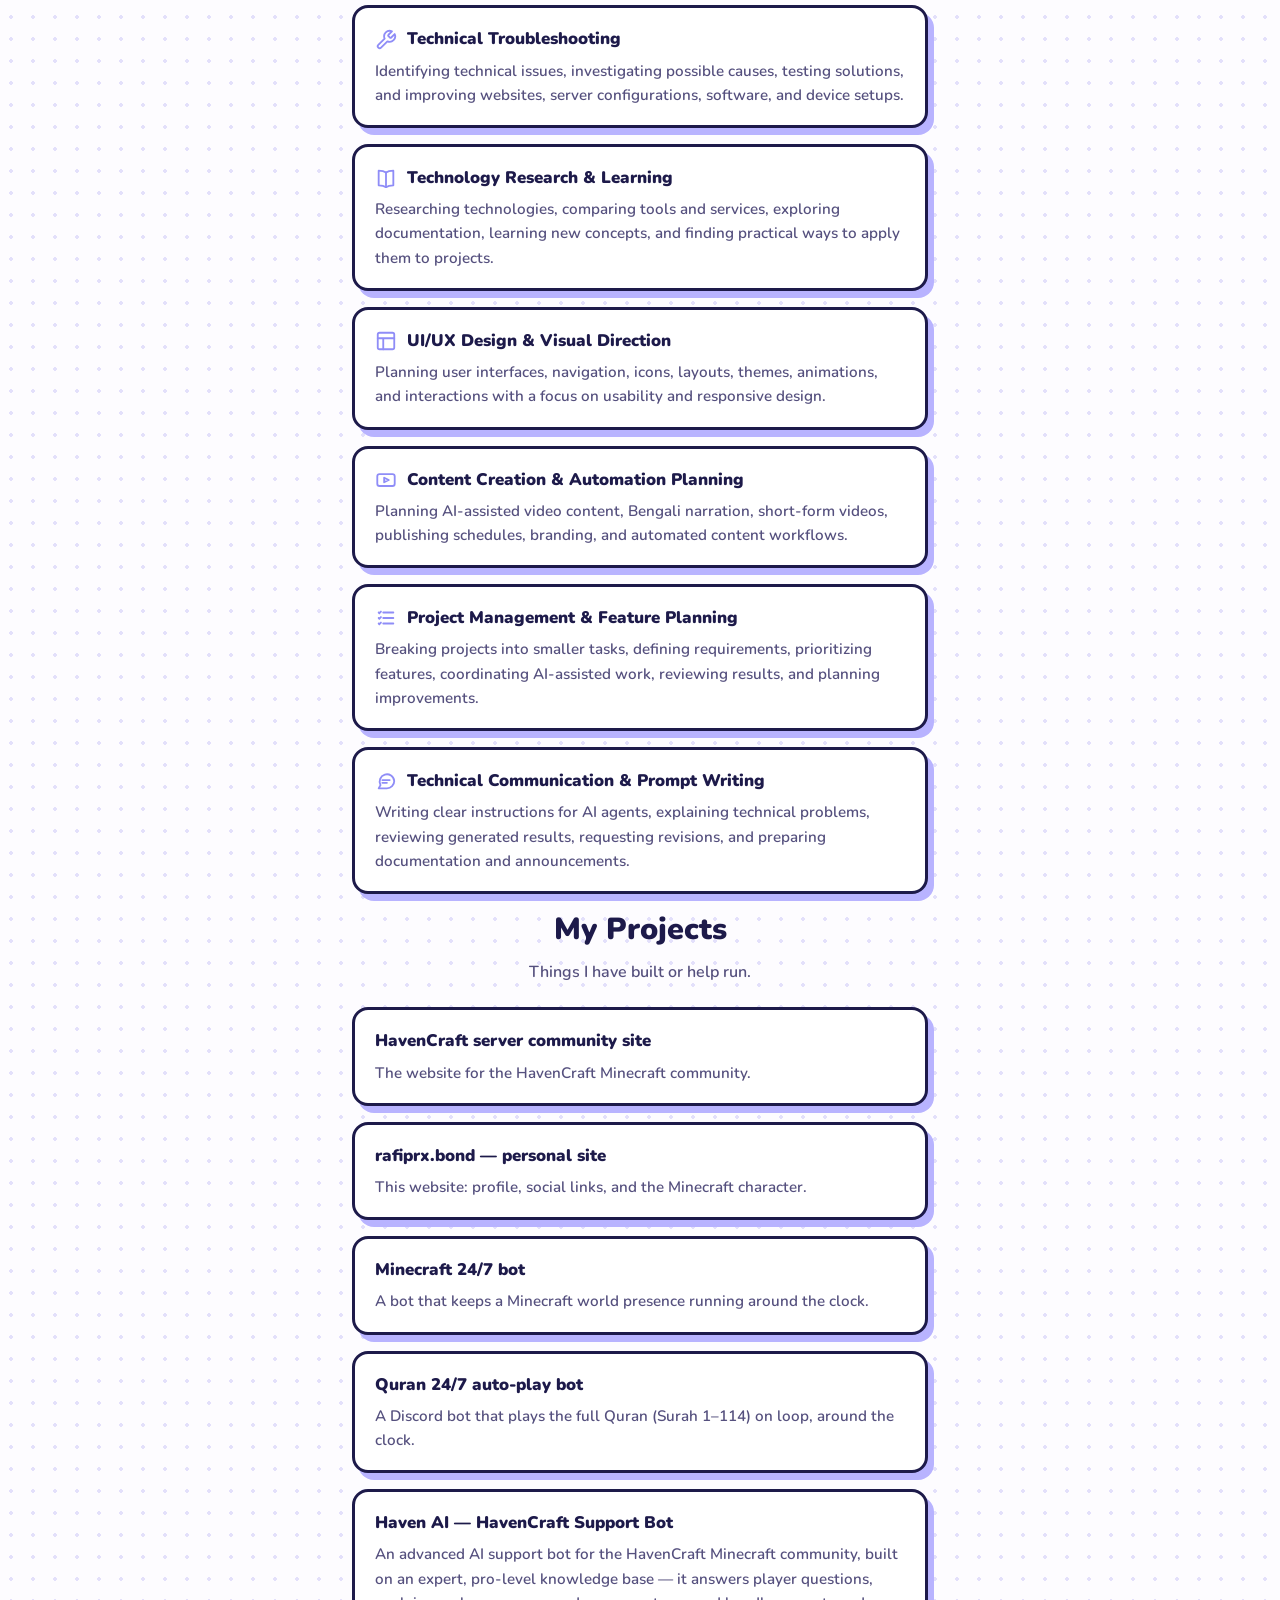
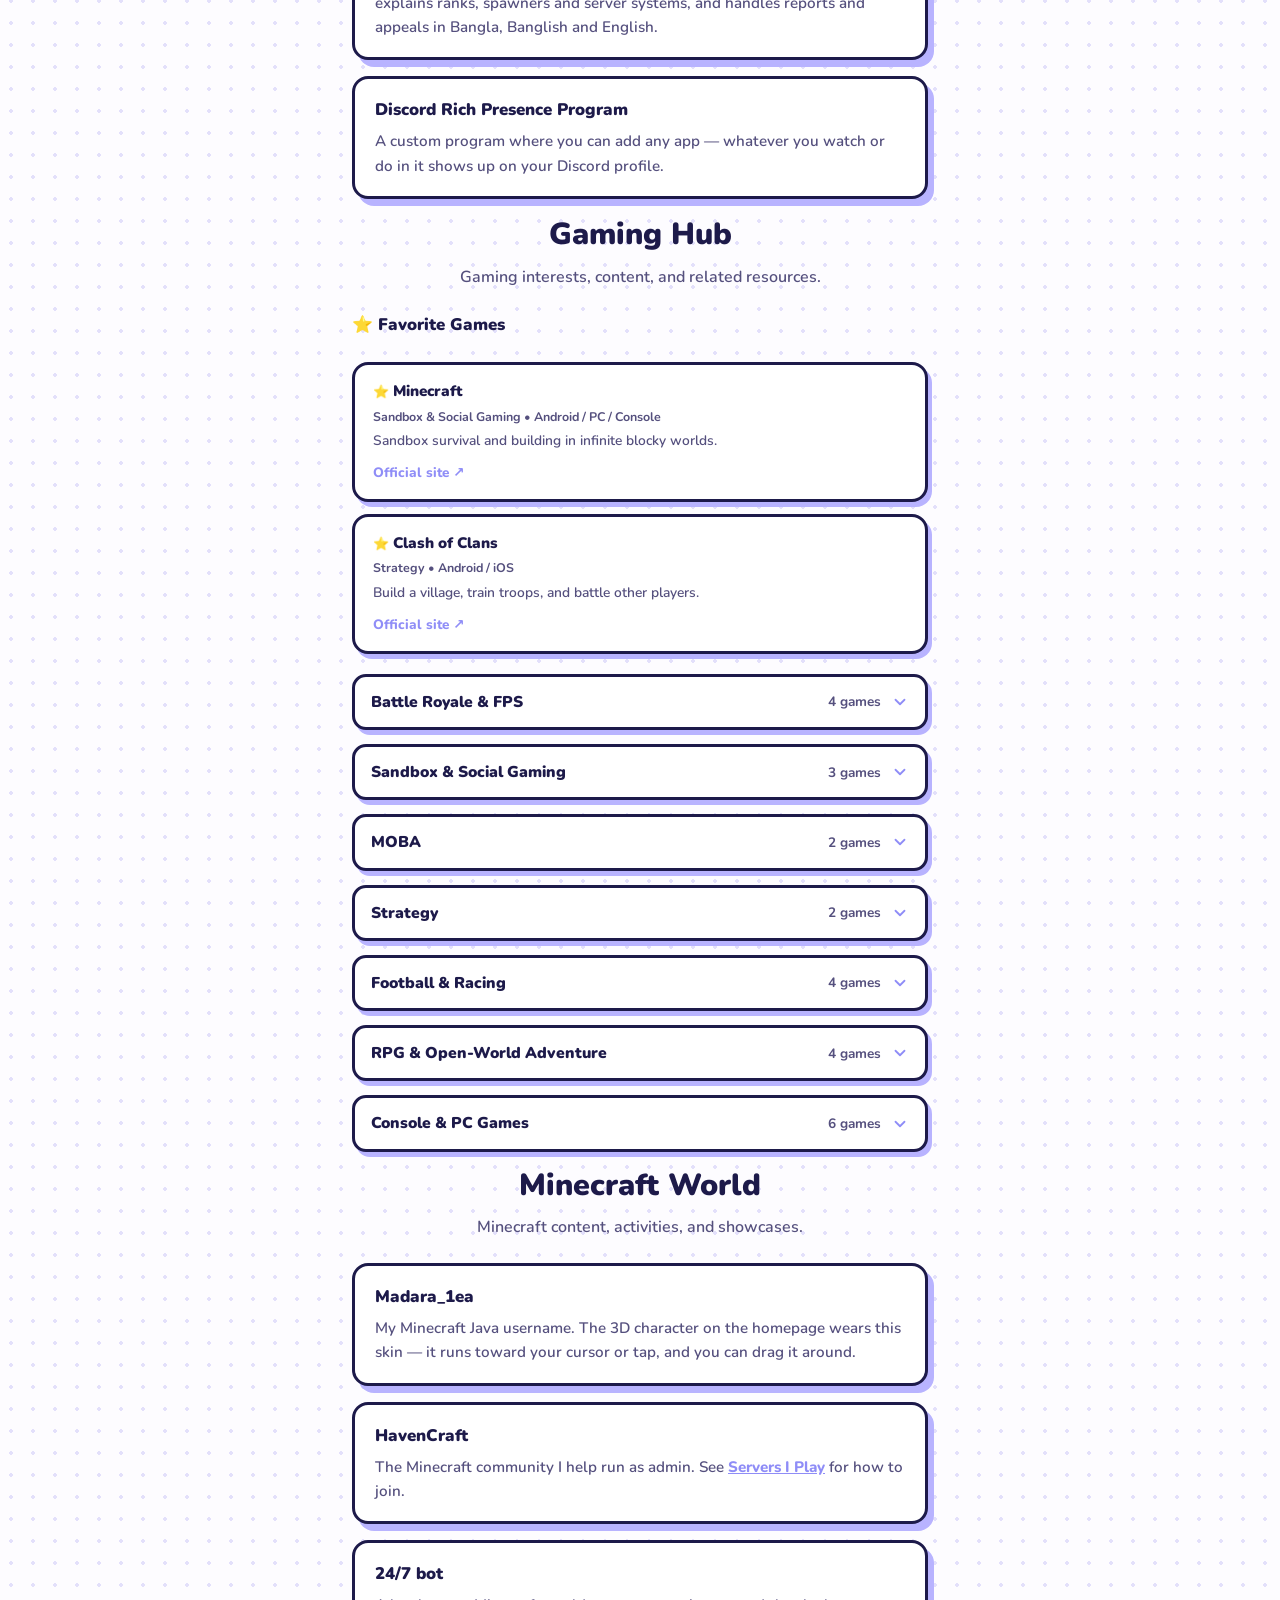
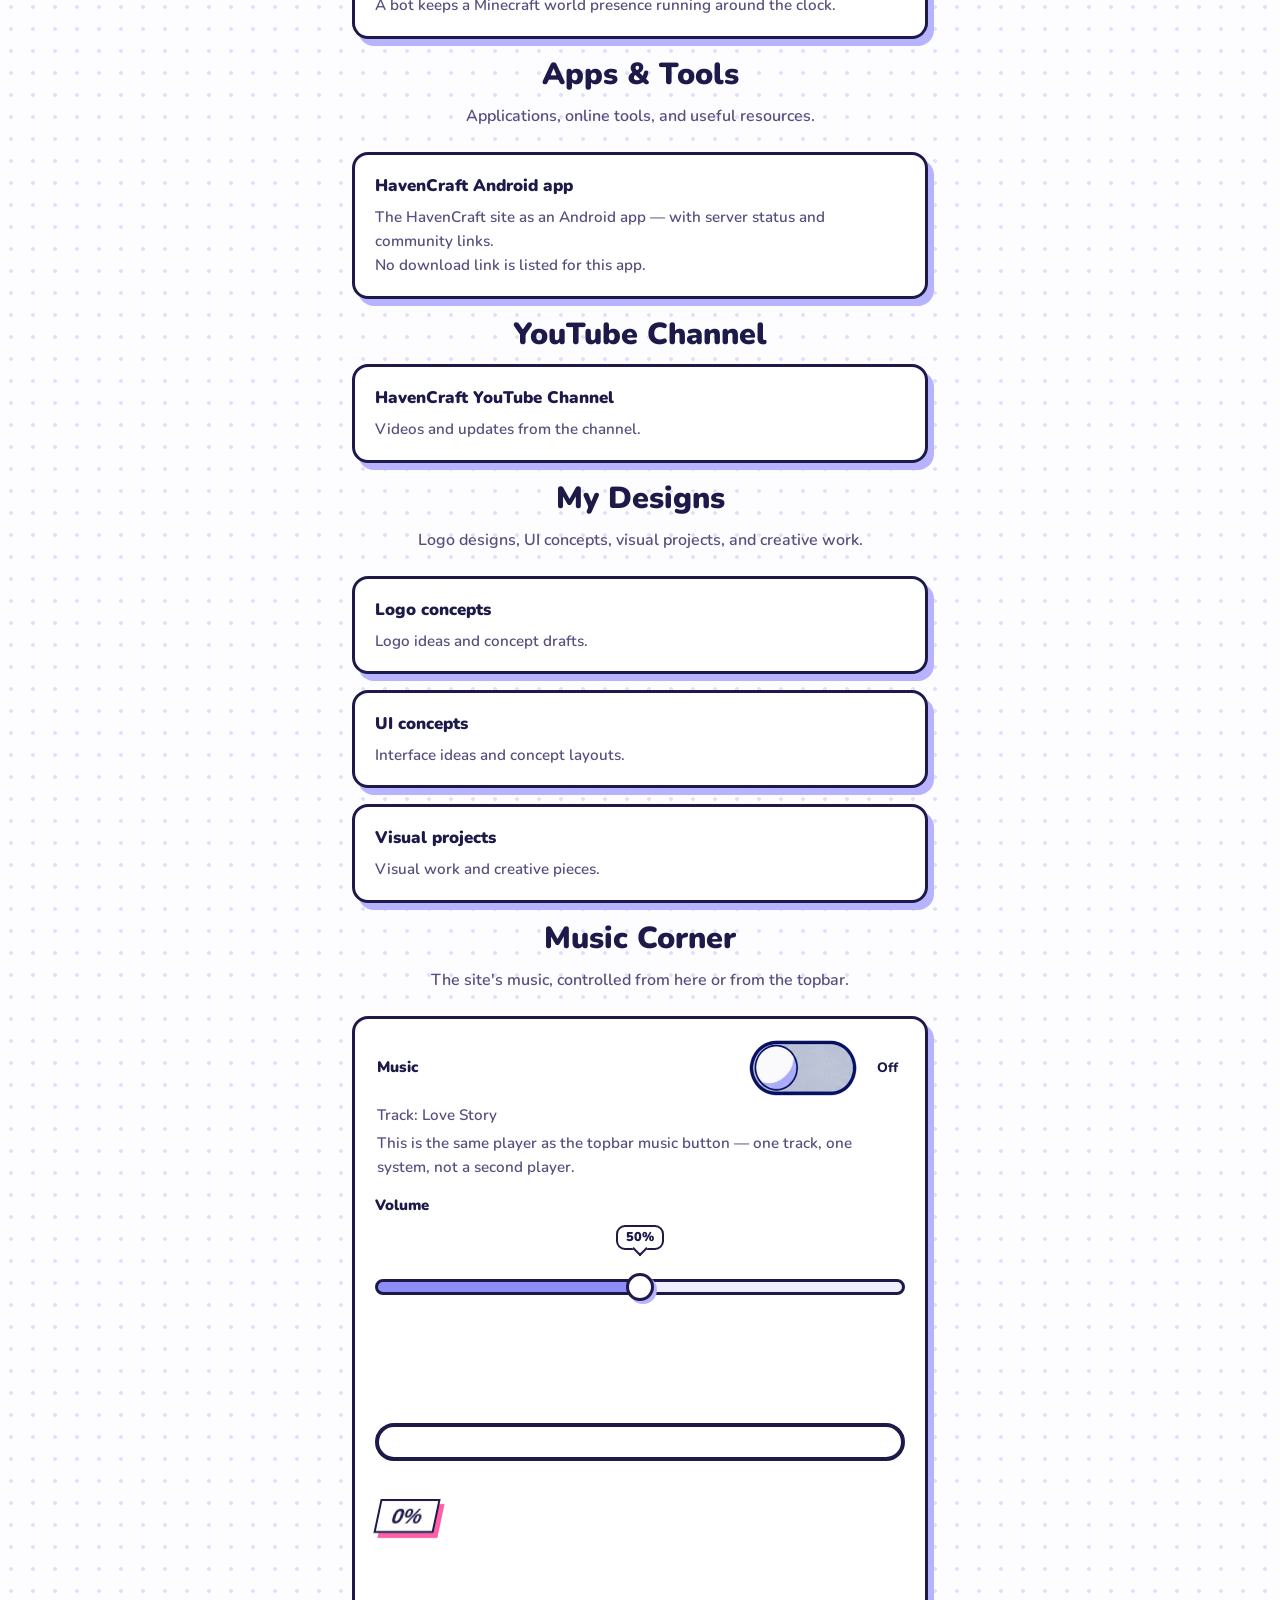
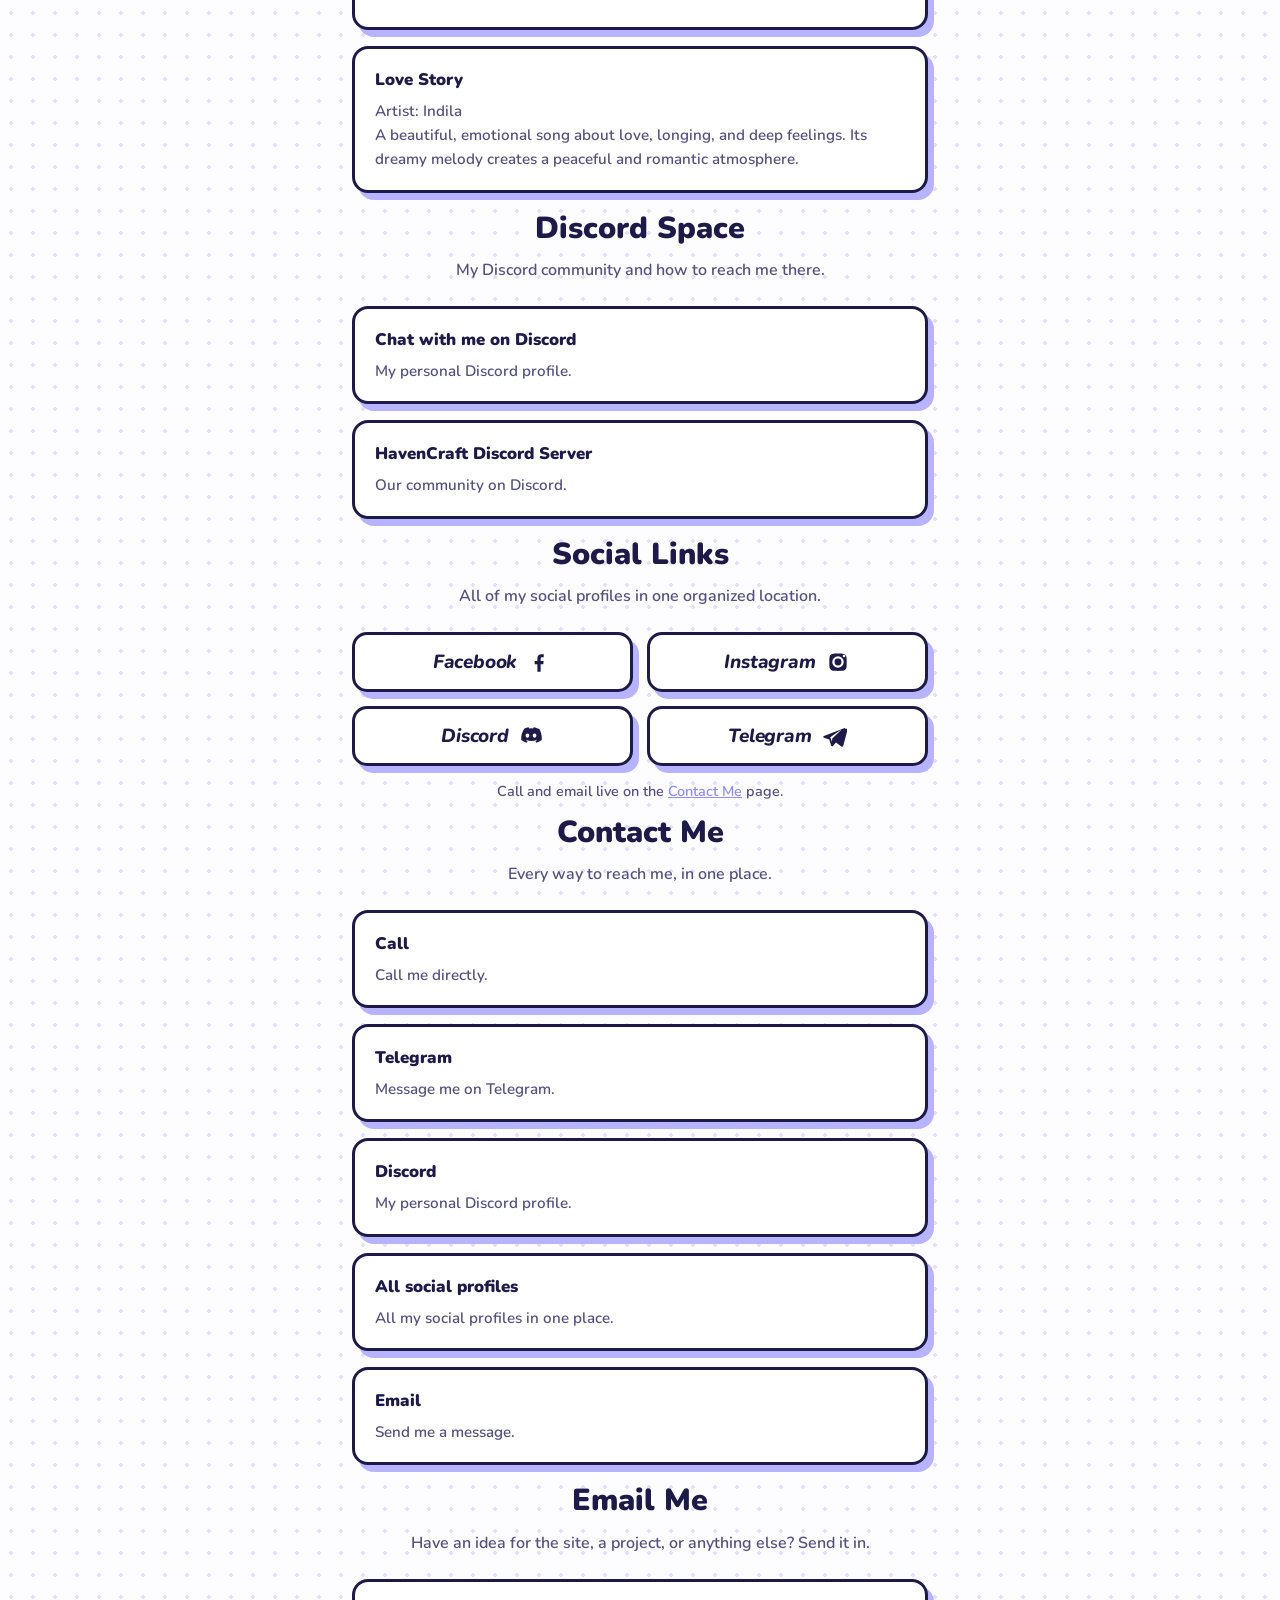
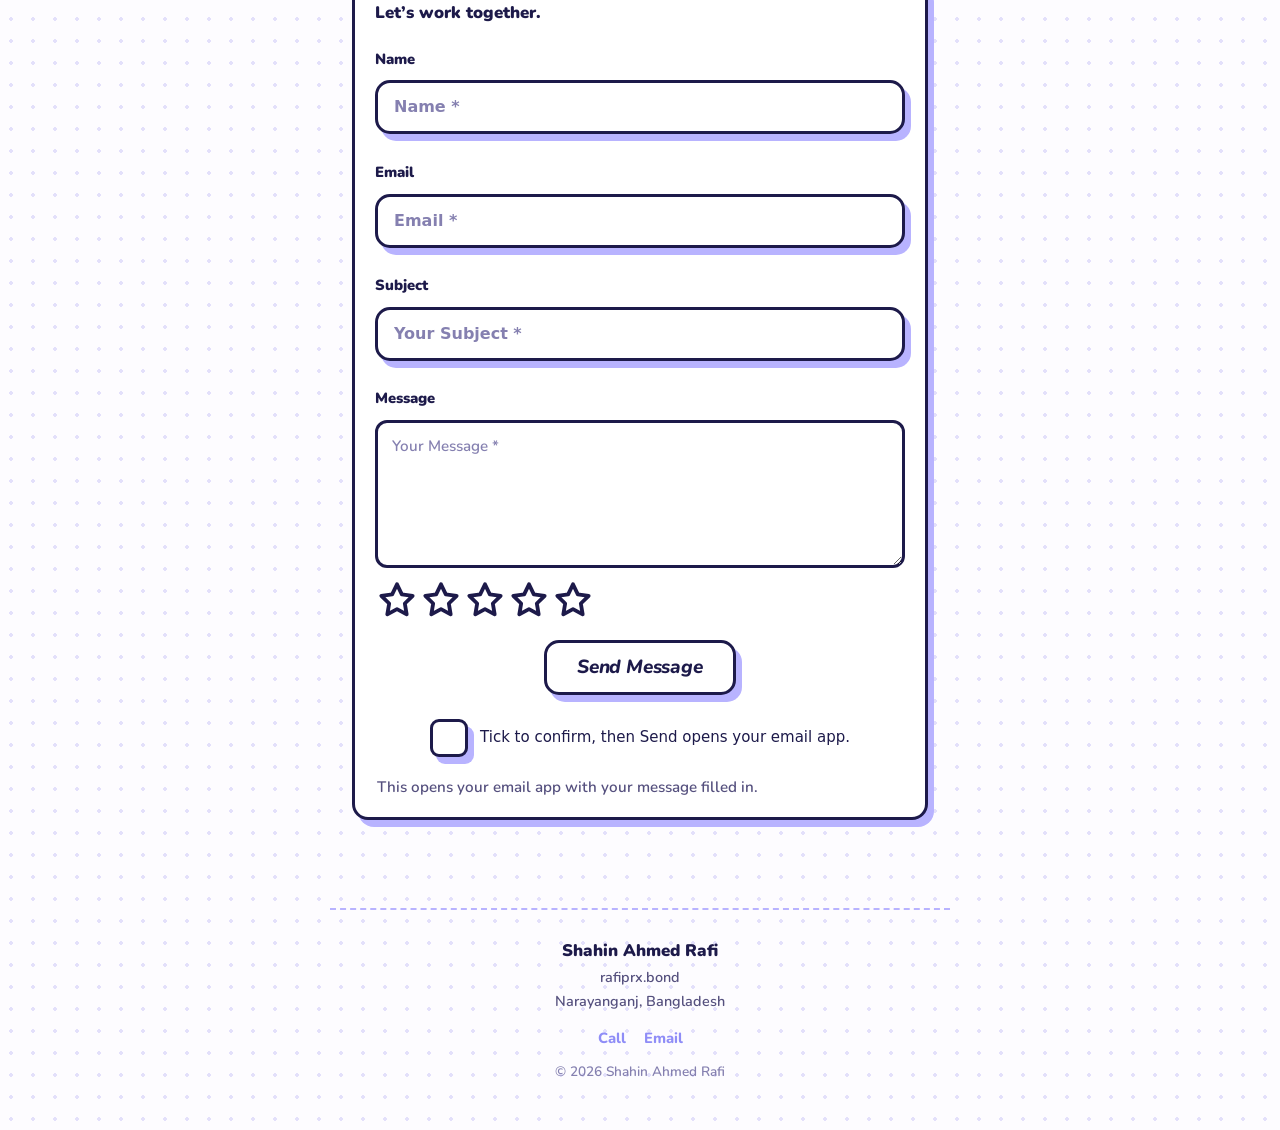
==== commit e1765d75: "Character follows finger while pressed (no freeze, no drag-rotate)" ====
--- a/index.html
+++ b/index.html
@@ -114,9 +114,10 @@
      window-level listeners and the character never blocks a tap, click,
      link or form field underneath it. Only the canvas itself re-enables
      pointer events, so a press that lands on the character's own small
-     displayed box (~78×100px) grabs the character instead of passing
-     through to the text below: drag to spin it (skinview3d OrbitControls).
-     touch-action:none makes a finger drag rotate rather than scroll, and
+     displayed box (~78×100px) is captured by the character instead of
+     passing through to the text below: hold and drag to lead it around —
+     it runs after the pointer while the press lasts.
+     touch-action:none makes a finger drag move it rather than scroll, and
      user-select / -webkit-touch-callout:none make sure pressing and
      holding the character can never select or call out page text. */
   .skin-viewer{width:min(74vw,290px);height:372px;margin:0;position:absolute;left:0;top:0;transform-origin:0 0;pointer-events:none}
@@ -572,7 +573,7 @@
         <div class="char-layer" id="charLayer">
           <div class="skin-viewer" id="skinViewer">
             <img id="skinPlaceholder" class="skin-ph" src="assets/avatar.png" alt="" aria-hidden="true" onerror="this.style.display='none'">
-            <canvas id="skinCanvas" role="img" aria-label="3D Minecraft avatar for alxxq. It stands in the hero, runs after your cursor on desktop, and runs to wherever you tap on a phone. Drag the character itself to spin it around."></canvas>
+            <canvas id="skinCanvas" role="img" aria-label="3D Minecraft avatar for alxxq. It stands in the hero, runs after your cursor on desktop, and runs to wherever you tap on a phone. Press and drag the character itself to lead it around — it runs after your finger or mouse while you hold it."></canvas>
             <p id="skinNote" class="skin-note" hidden>3D avatar could not load. Minecraft username: <strong>alxxq</strong></p>
           </div>
         </div>
@@ -1295,32 +1296,34 @@
        viewer when a destination route hides the character wrapper */
     wrap._rafiViewer = viewer;
 
-    /* Grab-and-spin: the canvas (and only the canvas) accepts pointer
-       events, so the viewer's OrbitControls receive drags that land on
-       the character itself — drag horizontally to spin it, with a little
-       pitch from vertical drags. Everything else still passes straight
-       through to the page underneath, and roaming movement is driven by
-       window-level pointer listeners (see setupCharacter). Auto-rotate
-       stays off; pan and zoom stay disabled so a drag can only rotate. */
+    /* Finger-follow drag: the canvas (and only the canvas) accepts
+       pointer events, so a press that lands on the character itself is
+       captured by it. While that press is held and dragged, the
+       character runs after the pointer (see setupCharacter) instead of
+       rotating — so OrbitControls rotation is disabled entirely and the
+       camera keeps its normal view. Everything else still passes
+       straight through to the page underneath, and roaming movement is
+       driven by window-level pointer listeners. Auto-rotate stays off;
+       pan and zoom stay disabled too. */
     viewer.autoRotate = false;
     if (viewer.controls) {
       viewer.controls.enablePan = false;
       viewer.controls.enableZoom = false;
-      viewer.controls.enableRotate = true;
+      viewer.controls.enableRotate = false;
       viewer.controls.autoRotate = false;
-      viewer.controls.minPolarAngle = 1.0;
-      viewer.controls.maxPolarAngle = 2.1;
     }
     /* OrbitControls sets this too; state it explicitly so no other rule
        re-opens page scroll or text selection from a character drag. */
     canvas.style.touchAction = 'none';
 
-    /* Drag state shared with setupCharacter: while the visitor is
-       spinning the character, roaming pauses; on release the camera
-       keeps its new angle (the character keeps its new facing) and the
-       normal idle/run behaviour resumes. preventDefault on the press
-       (plus the canvas CSS) guarantees a grab can never start a text
-       selection, even as the pointer moves off the character mid-drag. */
+    /* Drag state shared with setupCharacter: while the visitor holds a
+       press on the character, it is in follow mode — it keeps running
+       toward the pointer's current position for as long as the press
+       lasts, and on release it stops at that spot and the normal
+       idle/run behaviour resumes. It never stands frozen mid-drag.
+       preventDefault on the press (plus the canvas CSS) guarantees a
+       grab can never start a text selection, even as the pointer moves
+       off the character mid-drag. */
     var charDrag = { active: false };
     canvas.addEventListener('pointerdown', function(e){
       charDrag.active = true;
@@ -1337,7 +1340,8 @@
     /* ---- Character movement + head tracking ----
        The viewer is a fixed overlay displayed at 27% scale (~100px tall).
        Its layer stays pointer-events:none — only the canvas takes input,
-       for grab-and-spin drags — so the character runs after the pointer
+       for press-and-hold follow drags on the character itself — so the
+       character runs after the pointer
        and never blocks a tap, click, link or form field. On desktop it follows the mouse
        live; on touch screens it runs to the last tap point and stands
        there. Before the first pointer interaction it stands idle beside
@@ -1444,8 +1448,11 @@
       }
       window.addEventListener('pointermove', function(e){
         setHeadTarget(e.clientX, e.clientY);
-        if (e.pointerType === 'touch') {
-          return; /* touch: taps move it, scrolls must not */
+        if (e.pointerType === 'touch' && !charDrag.active) {
+          return; /* touch: taps move it, scrolls must not — but a held
+             follow-drag on the character is not a scroll: it falls
+             through so the pointer's current position stays the
+             character's live target for as long as the press lasts */
         }
         lastPointerType = e.pointerType || 'mouse';
         lastPX = e.clientX; lastPY = e.clientY;
@@ -1494,9 +1501,11 @@
           var sc = spacerCenter();
           pos.x = sc.x; pos.y = sc.y;
           place(pos.x, pos.y);
-        } else if (typing || charDrag.active) {
-          /* paused while the visitor writes, or while they are holding
-             the character to spin it: stand still, keep facing */
+        } else if (typing) {
+          /* paused only while the visitor writes in a form field.
+             Holding the character is NOT a pause: charDrag follow mode
+             runs through the normal movement branch below, chasing the
+             live pointer target. */
           place(pos.x, pos.y);
         } else {
           var pc = clampTarget(pos.x, pos.y);
@@ -1505,7 +1514,9 @@
           var over = lastPointerType !== 'touch' &&
             Math.abs(lastPX - pos.x) <= h.hw + 4 && Math.abs(lastPY - pos.y) <= h.hh + 4;
           var isTouch = lastPointerType === 'touch';
-          var stopR = (over || isTouch) ? STOP_ARRIVE : STOP_CHASE;
+          /* while being led by a held press, close right in on the
+             pointer instead of stopping short of it */
+          var stopR = (charDrag.active || over || isTouch) ? STOP_ARRIVE : STOP_CHASE;
           var dx = target.x - pos.x, dy = target.y - pos.y;
           var dist = Math.sqrt(dx * dx + dy * dy);
           if (dist > stopR) {
